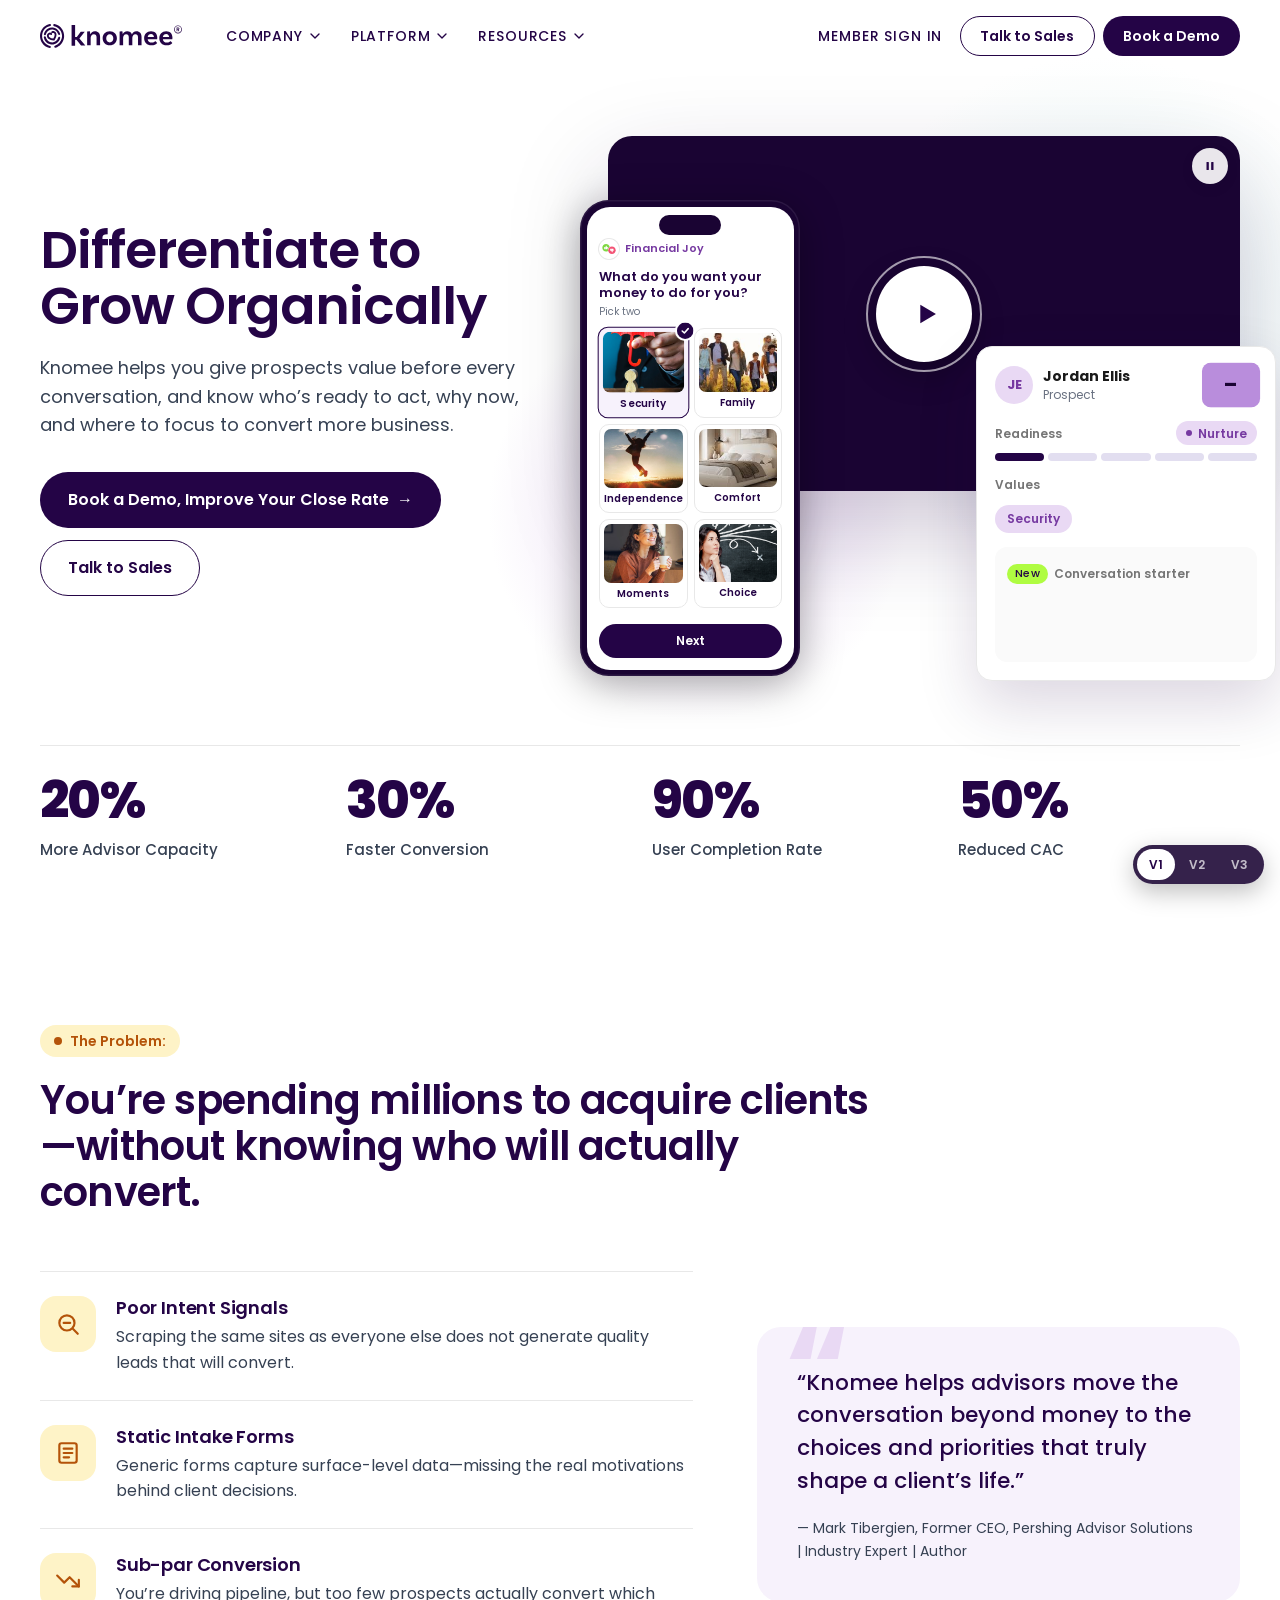
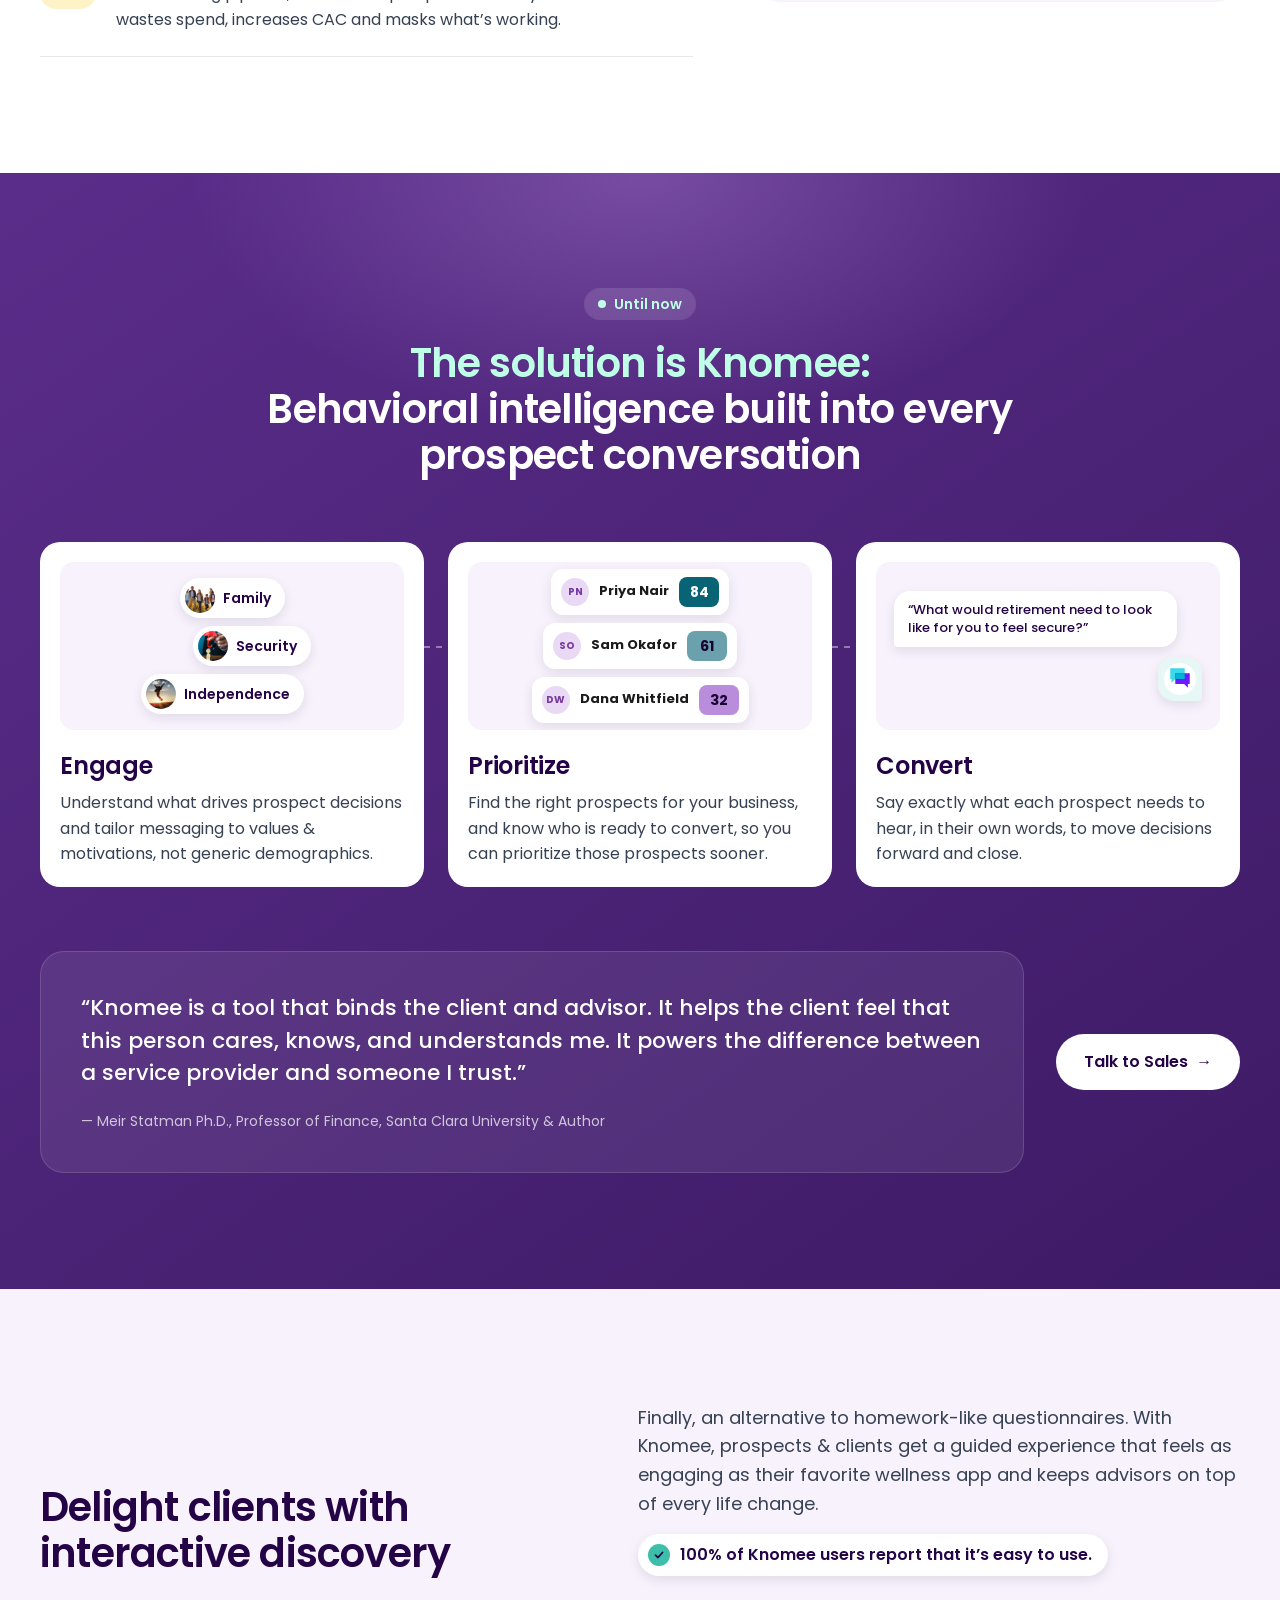
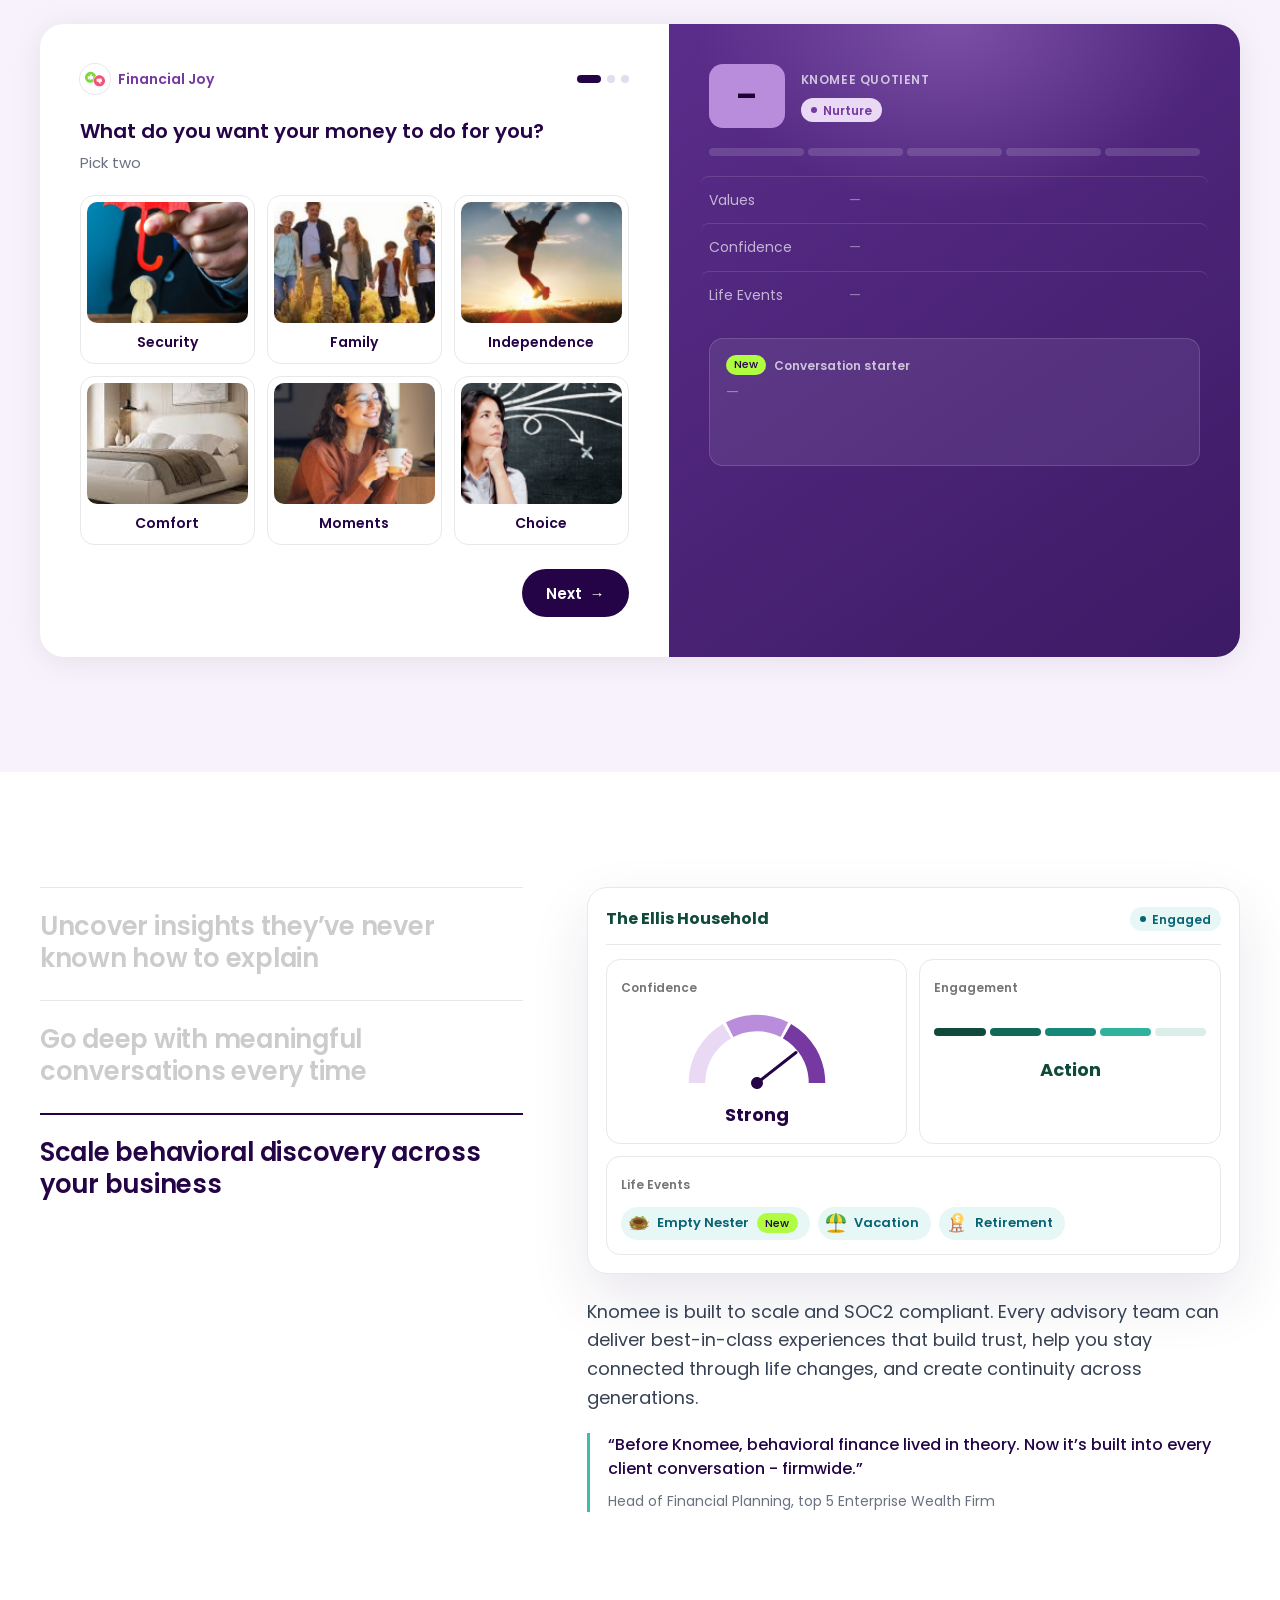
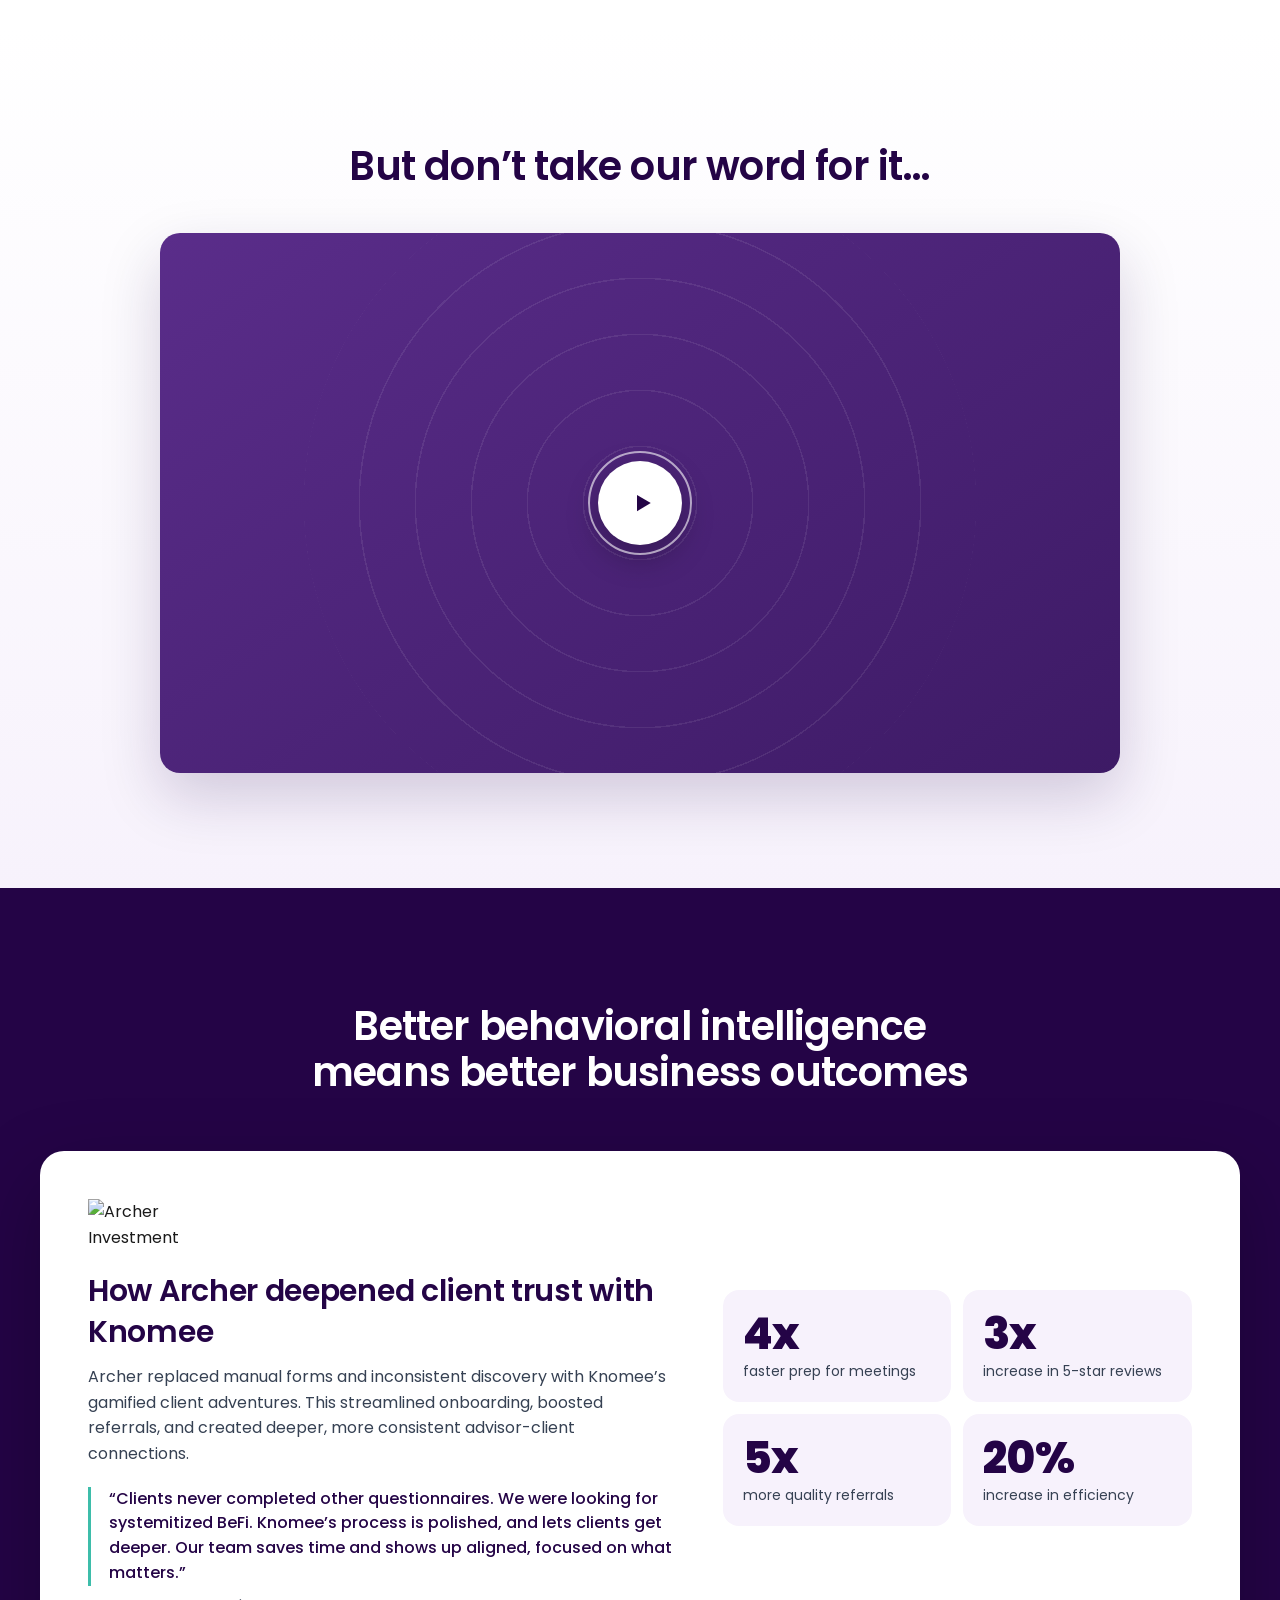
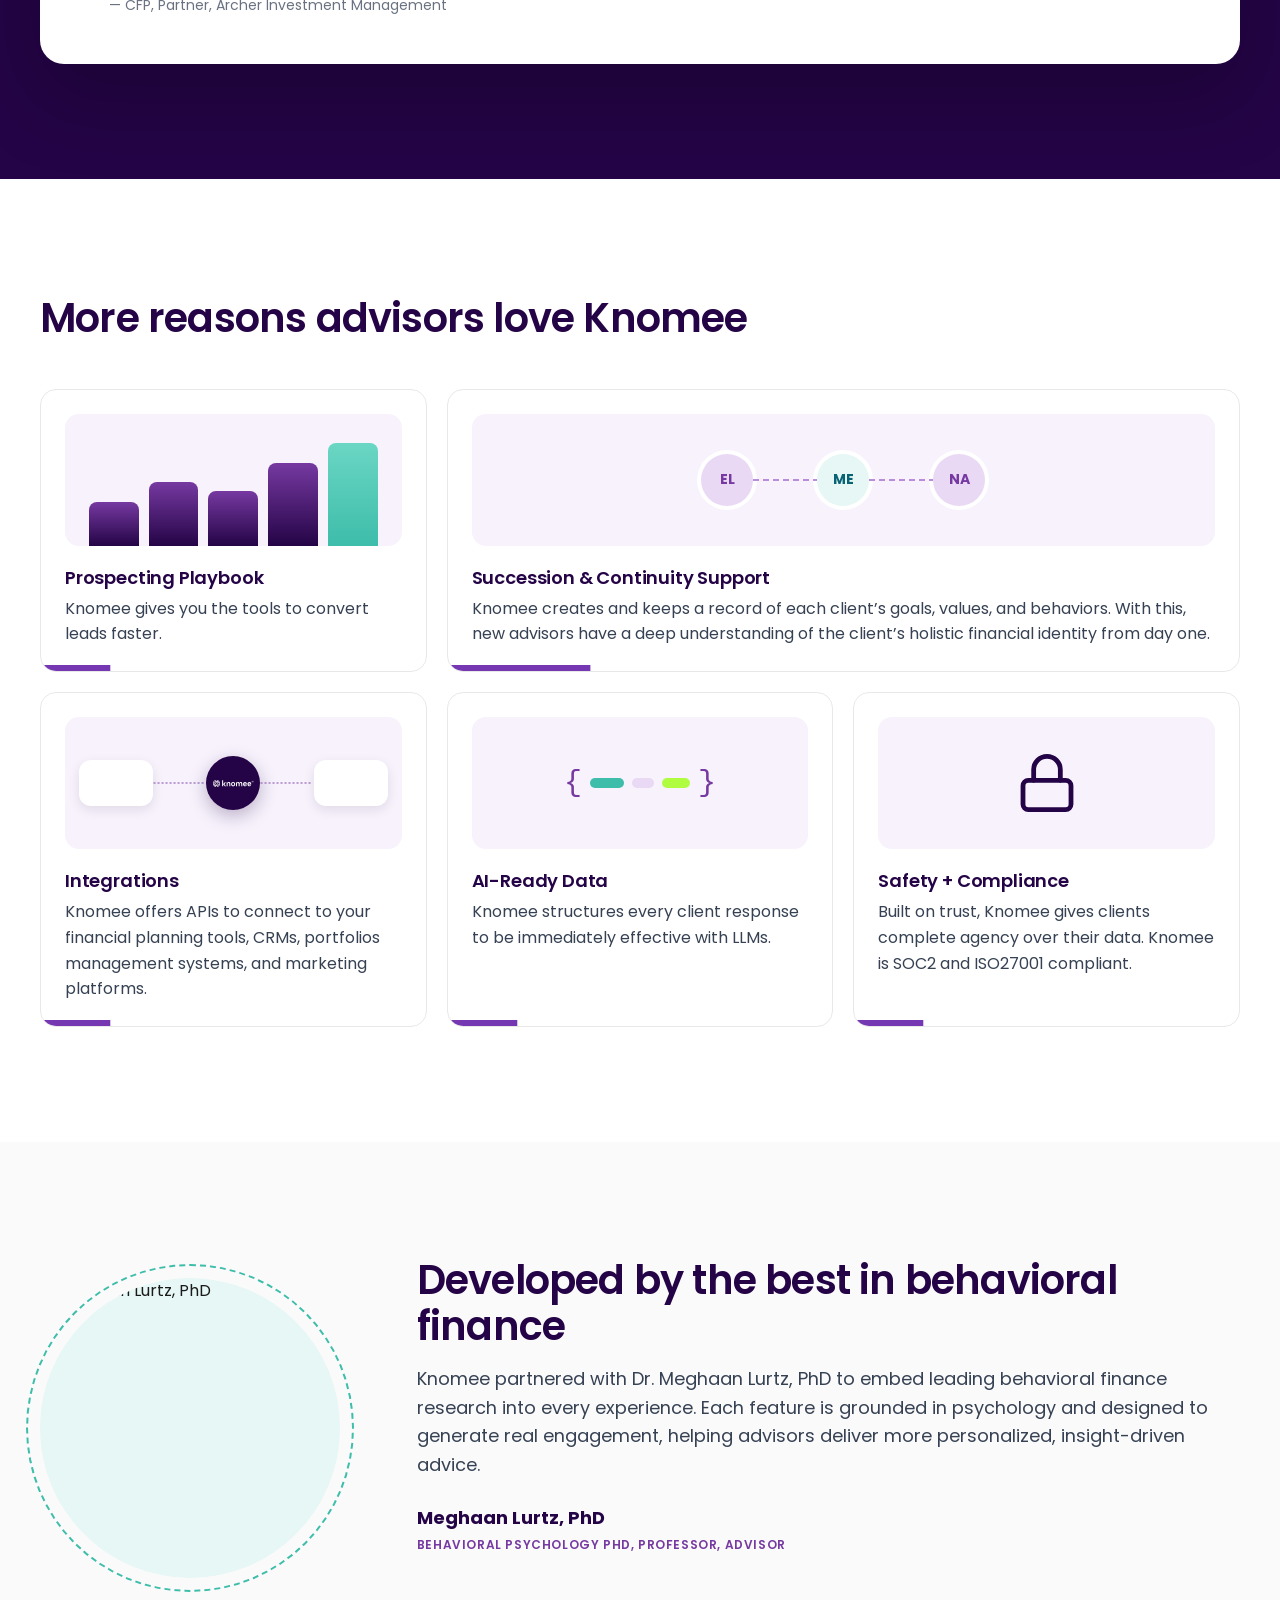
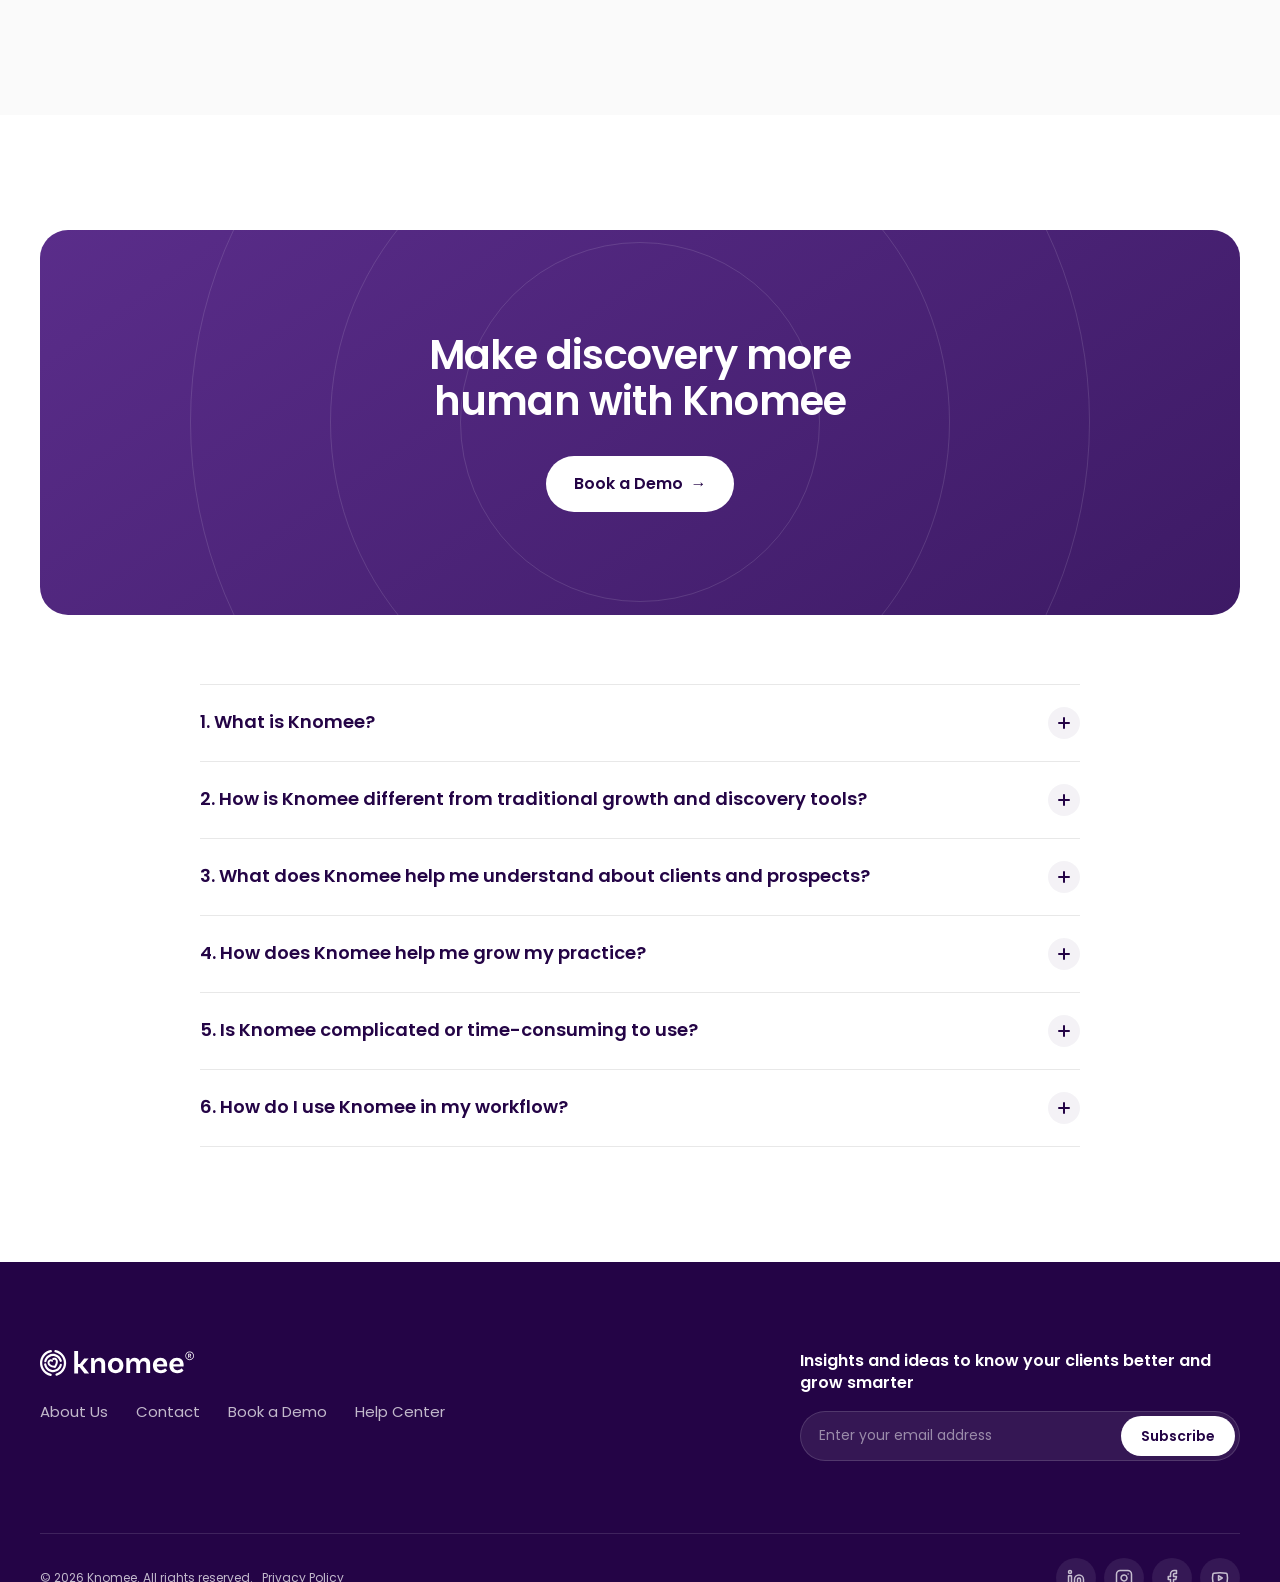
==== v1/index.html @ 31b7d2cd "Phone first, card second, and one gauge everywhere In V1's hero the prospect's phone now sits on the" ====
<!doctype html>
<html lang="en">
<head>
  <meta charset="utf-8">
  <meta name="viewport" content="width=device-width, initial-scale=1">
  <title>Knomee</title>
  <link rel="icon" href="../assets/adventures/financial-joy.svg">
  <link rel="stylesheet" href="../shared/tokens.css">
  <link rel="stylesheet" href="../shared/site.css">
  <link rel="stylesheet" href="v1.css">
  <script>document.documentElement.classList.add('js')</script>
  <script src="../shared/site.js" defer></script>
  <script src="v1.js" defer></script>
</head>
<body id="top">

<a class="skip-link" href="#main">Skip to Content</a>
<header class="site-header">
  <div class="container">
    <a class="logo" href="#top" aria-label="Knomee home">
      <img class="logo-dark" src="../assets/logo-plum.svg" alt="" width="142" height="24">
      <img class="logo-light" src="../assets/logo-white.svg" alt="" width="142" height="24">
    </a>
    <nav class="site-nav" aria-label="Primary">
      <div class="nav-item">
        <button class="nav-trigger" type="button" aria-expanded="false" aria-controls="nav-company">Company<svg viewBox="0 0 24 24" aria-hidden="true"><path d="m6 9 6 6 6-6"/></svg></button>
        <div class="nav-menu" id="nav-company">
          <a href="https://www.knomee.com/company/about">About</a>
          <a href="https://www.knomee.com/careers">Careers</a>
        </div>
      </div>
      <div class="nav-item">
        <button class="nav-trigger" type="button" aria-expanded="false" aria-controls="nav-platform">Platform<svg viewBox="0 0 24 24" aria-hidden="true"><path d="m6 9 6 6 6-6"/></svg></button>
        <div class="nav-menu" id="nav-platform">
          <a href="https://www.knomee.com/integrations">Integrations</a>
        </div>
      </div>
      <div class="nav-item">
        <button class="nav-trigger" type="button" aria-expanded="false" aria-controls="nav-resources">Resources<svg viewBox="0 0 24 24" aria-hidden="true"><path d="m6 9 6 6 6-6"/></svg></button>
        <div class="nav-menu" id="nav-resources">
          <a href="https://www.knomee.com/blog">Blog</a>
          <a href="https://www.knomee.com/case-studies">Case Studies</a>
          <a href="https://www.knomee.com/podcast">Podcast</a>
          <a href="https://www.knomee.com/webinars">Webinars</a>
        </div>
      </div>
    </nav>
    <div class="header-ctas">
      <a class="signin" href="https://app.knomee.com/profile">Member Sign In</a>
      <a class="btn btn-secondary btn-sm" href="https://www.knomee.com/demo">Talk to Sales</a>
      <a class="btn btn-primary btn-sm" href="https://www.knomee.com/demo">Book a Demo</a>
    </div>
    <button class="menu-toggle" type="button" aria-expanded="false" aria-controls="mobile-menu" aria-label="Open Menu"><span></span><span></span><span></span></button>
  </div>
</header>
<div class="mobile-menu" id="mobile-menu">
  <p class="mm-group">Company</p>
  <a href="https://www.knomee.com/company/about">About</a>
  <a href="https://www.knomee.com/careers">Careers</a>
  <p class="mm-group">Platform</p>
  <a href="https://www.knomee.com/integrations">Integrations</a>
  <p class="mm-group">Resources</p>
  <a href="https://www.knomee.com/blog">Blog</a>
  <a href="https://www.knomee.com/case-studies">Case Studies</a>
  <a href="https://www.knomee.com/podcast">Podcast</a>
  <a href="https://www.knomee.com/webinars">Webinars</a>
  <a class="mm-signin" href="https://app.knomee.com/profile">Member Sign In</a>
  <div class="cta-row">
    <a class="btn btn-secondary" href="https://www.knomee.com/demo">Talk to Sales</a>
    <a class="btn btn-primary" href="https://www.knomee.com/demo">Book a Demo</a>
  </div>
</div>

<main id="main">

  <!-- ======================= HERO ======================= -->
  <section class="hero" data-hero>
    <div class="container hero-grid">
      <div class="hero-copy" data-stagger>
        <h1 data-reveal>Differentiate to Grow Organically</h1>
        <p class="lead" data-reveal>Knomee helps you give prospects value before every conversation, and know who’s ready to act, why now, and where to focus to convert more business.</p>
        <div class="cta-row" data-reveal>
          <a class="btn btn-primary btn-lg" href="https://www.knomee.com/demo">Book a Demo, Improve Your Close Rate <span class="arrow" aria-hidden="true">→</span></a>
          <a class="btn btn-secondary btn-lg" href="https://www.knomee.com/demo">Talk to Sales</a>
        </div>
      </div>

      <!-- The site's video is the hero; the advisor's view of a prospect fills in on its corner -->
      <div class="hero-media" data-reveal="scale" data-watch>
        <div class="video video--hero" data-video>
          <video playsinline preload="none"
                 poster="https://images.squarespace-cdn.com/content/v1/66d9b67dc340d3744c681338/9f2f543a-801f-4537-b3b3-55dc3468ece9/video+thumbnail.png"
                 data-hls="https://video.squarespace-cdn.com/content/v1/66d9b67dc340d3744c681338/22dbc11c-2f09-401b-9c77-c84f63613c49/playlist.m3u8"></video>
          <button class="video-play" type="button" aria-label="Play"><svg viewBox="0 0 24 24" aria-hidden="true"><path d="M8 5.5v13l11-6.5z"/></svg></button>
        </div>

        <!-- The prospect's phone: each answer feeds Jordan's card -->
        <div class="phone hero-phone" aria-hidden="true">
          <div class="phone-screen">
            <div class="ps ps-values is-current">
              <div class="ps-head"><img src="../assets/adventures/financial-joy.svg" alt=""><span>Financial Joy</span></div>
              <p class="ps-q">What do you want your money to do for you?</p>
              <p class="ps-hint">Pick two</p>
              <div class="ps-grid">
                <div class="ps-chip" data-v="security"><img src="../assets/values/security.png" alt=""><span>Security</span></div>
                <div class="ps-chip" data-v="family"><img src="../assets/values/family.png" alt=""><span>Family</span></div>
                <div class="ps-chip" data-v="independence"><img src="../assets/values/independence.png" alt=""><span>Independence</span></div>
                <div class="ps-chip" data-v="comfort"><img src="../assets/values/comfort.png" alt=""><span>Comfort</span></div>
                <div class="ps-chip" data-v="moment"><img src="../assets/values/moment.png" alt=""><span>Moments</span></div>
                <div class="ps-chip" data-v="choice"><img src="../assets/values/choice.png" alt=""><span>Choice</span></div>
              </div>
              <div class="ps-next">Next</div>
            </div>
            <div class="ps ps-confidence">
              <div class="ps-head"><img src="../assets/adventures/confidence.svg" alt=""><span>Confidence</span></div>
              <p class="ps-q">How confident do you feel about your finances today?</p>
              <svg class="dial" viewBox="0 0 200 116">
                <path d="M20 100 A80 80 0 0 1 60 30.7" fill="none" stroke="var(--dial-1)" stroke-width="22"/>
                <path d="M63.5 28.8 A80 80 0 0 1 136.5 28.8" fill="none" stroke="var(--dial-2)" stroke-width="22"/>
                <path d="M140 30.7 A80 80 0 0 1 180 100" fill="none" stroke="var(--dial-3)" stroke-width="22"/>
                <g class="needle"><path d="M100 100 L100 34" stroke="var(--k-plum)" stroke-width="4" stroke-linecap="round"/><circle cx="100" cy="100" r="8" fill="var(--k-plum)"/></g>
              </svg>
              <p class="dial-word">Strong</p>
              <div class="ps-slider"><i></i><b></b></div>
            </div>
            <div class="ps ps-done">
              <div class="ps-spinner"></div>
              <p class="ps-q">Building your Financial&nbsp;ID…</p>
              <div class="ps-bar"><i></i></div>
            </div>
            <div class="ps-tap"></div>
          </div>
        </div>

        <div class="advisor-card" aria-hidden="true">
          <div class="ac-head">
            <span class="ac-avatar">JE</span>
            <div><b>Jordan Ellis</b><small>Prospect</small></div>
            <span class="kq tier-3" data-kq>–</span>
          </div>
          <div class="ac-row">
            <span class="ac-label">Readiness</span>
            <span class="tier-pill tier-pill--nurture" data-tier>Nurture</span>
          </div>
          <div class="meter" data-meter><i></i><i></i><i></i><i></i><i></i></div>
          <div class="ac-label ac-mt">Values</div>
          <div class="ac-tags" data-tags></div>
          <div class="ac-starter">
            <div class="ac-label"><span class="new-tag">New</span> Conversation starter</div>
            <p data-starter></p>
          </div>
        </div>

        <button class="stage-pause" type="button" aria-label="Pause" aria-pressed="false">
          <svg class="i-pause" viewBox="0 0 24 24" fill="currentColor" aria-hidden="true"><rect x="6" y="5" width="4" height="14" rx="1"/><rect x="14" y="5" width="4" height="14" rx="1"/></svg>
          <svg class="i-play" viewBox="0 0 24 24" fill="currentColor" aria-hidden="true"><path d="M7 4.5v15l13-7.5z"/></svg>
        </button>
      </div>
    </div>

    <div class="container">
      <div class="hero-stats" data-stagger>
        <div class="hs" data-reveal><span class="stat-num" data-count="20" data-suffix="%">20%</span><span class="stat-label">More Advisor Capacity</span></div>
        <div class="hs" data-reveal><span class="stat-num" data-count="30" data-suffix="%">30%</span><span class="stat-label">Faster Conversion</span></div>
        <div class="hs" data-reveal><span class="stat-num" data-count="90" data-suffix="%">90%</span><span class="stat-label">User Completion Rate</span></div>
        <div class="hs" data-reveal><span class="stat-num" data-count="50" data-suffix="%">50%</span><span class="stat-label">Reduced CAC</span></div>
      </div>
    </div>
  </section>

  <!-- ======================= THE PROBLEM ======================= -->
  <section class="section problem">
    <div class="container">
      <div class="problem-head" data-stagger>
        <span class="tag-label" data-reveal>The Problem:</span>
        <h2 data-reveal>You’re spending millions to acquire clients—without knowing who will actually convert.</h2>
      </div>
      <div class="problem-grid">
        <div class="pains" data-stagger>
          <article class="pain" data-reveal>
            <span class="pain-icon" aria-hidden="true"><svg viewBox="0 0 24 24"><circle cx="11" cy="11" r="7"/><path d="m21 21-4.3-4.3"/><path d="M8 11h6"/></svg></span>
            <h3>Poor Intent Signals</h3>
            <p>Scraping the same sites as everyone else does not generate quality leads that will convert.</p>
          </article>
          <article class="pain" data-reveal>
            <span class="pain-icon" aria-hidden="true"><svg viewBox="0 0 24 24"><rect width="16" height="18" x="4" y="3" rx="2"/><path d="M8 8h8"/><path d="M8 12h8"/><path d="M8 16h5"/></svg></span>
            <h3>Static Intake Forms</h3>
            <p>Generic forms capture surface-level data—missing the real motivations behind client decisions.</p>
          </article>
          <article class="pain" data-reveal>
            <span class="pain-icon" aria-hidden="true"><svg viewBox="0 0 24 24"><path d="M22 17 13.5 8.5 8.5 13.5 2 7"/><path d="M16 17h6v-6"/></svg></span>
            <h3>Sub-par Conversion</h3>
            <p>You’re driving pipeline, but too few prospects actually convert which wastes spend, increases CAC and masks what’s working.</p>
          </article>
        </div>
        <figure class="pull" data-reveal="right">
          <span class="pull-mark" aria-hidden="true">“</span>
          <blockquote>“Knomee helps advisors move the conversation beyond money to the choices and priorities that truly shape a client’s life.”</blockquote>
          <figcaption>— Mark Tibergien, Former CEO, Pershing Advisor Solutions | Industry Expert | Author</figcaption>
        </figure>
      </div>
    </div>
  </section>

  <!-- ======================= THE SOLUTION ======================= -->
  <section class="section solution">
    <div class="container">
      <div class="solution-head" data-stagger>
        <span class="tag-label tag-label--light" data-reveal>Until now</span>
        <h2 data-reveal><span class="solution-lead">The solution is Knomee:</span> Behavioral intelligence built into every prospect conversation</h2>
      </div>
      <ol class="steps" data-stagger data-reveal="fade">
        <li class="step" data-reveal>
          <div class="step-art step-art--engage" aria-hidden="true">
            <span><img src="../assets/values/family.png" alt="">Family</span>
            <span><img src="../assets/values/security.png" alt="">Security</span>
            <span><img src="../assets/values/independence.png" alt="">Independence</span>
          </div>
          <h3>Engage</h3>
          <p>Understand what drives prospect decisions and tailor messaging to values &amp; motivations, not generic demographics.</p>
        </li>
        <li class="step" data-reveal>
          <div class="step-art step-art--see" aria-hidden="true">
            <div class="mini-row"><span class="ac-avatar">PN</span><b>Priya Nair</b><span class="kq">84</span></div>
            <div class="mini-row"><span class="ac-avatar">SO</span><b>Sam Okafor</b><span class="kq tier-2">61</span></div>
            <div class="mini-row"><span class="ac-avatar">DW</span><b>Dana Whitfield</b><span class="kq tier-3">32</span></div>
          </div>
          <h3>Prioritize</h3>
          <p>Find the right prospects for your business, and know who is ready to convert, so you can prioritize those prospects sooner.</p>
        </li>
        <li class="step" data-reveal>
          <div class="step-art step-art--convert" aria-hidden="true">
            <div class="bubble">“What would retirement need to look like for you to feel secure?”</div>
            <div class="bubble bubble--me"><img src="../assets/adventures/questions.svg" alt=""></div>
          </div>
          <h3>Convert</h3>
          <p>Say exactly what each prospect needs to hear, in their own words, to move decisions forward and close.</p>
        </li>
      </ol>
      <div class="solution-foot">
        <figure class="pull pull--dark" data-reveal>
          <blockquote>“Knomee is a tool that binds the client and advisor. It helps the client feel that this person cares, knows, and understands me. It powers the difference between a service provider and someone I trust.”</blockquote>
          <figcaption>— Meir Statman Ph.D., Professor of Finance, Santa Clara University &amp; Author</figcaption>
        </figure>
        <a class="btn btn-light btn-lg" href="https://www.knomee.com/demo" data-reveal>Talk to Sales <span class="arrow" aria-hidden="true">→</span></a>
      </div>
    </div>
  </section>

  <!-- ======================= INTERACTIVE DISCOVERY ======================= -->
  <section class="section try" id="try">
    <div class="container">
      <div class="try-head" data-stagger>
        <h2 data-reveal>Delight clients with interactive discovery</h2>
        <div data-reveal>
          <p class="lead">Finally, an alternative to homework-like questionnaires. With Knomee, prospects &amp; clients get a guided experience that feels as engaging as their favorite wellness app and keeps advisors on top of every life change.</p>
          <p class="easy"><span class="easy-dot" aria-hidden="true"></span>100% of Knomee users report that it’s easy to use.</p>
        </div>
      </div>

      <div class="mirror" data-reveal="scale">
        <div class="mirror-you">
          <div class="mirror-top">
            <span class="adv-chip" data-adv><img src="../assets/adventures/financial-joy.svg" alt=""><span>Financial Joy</span></span>
            <span class="mini-live" aria-hidden="true"><b class="kq tier-3" data-mini-kq>–</b></span>
            <ol class="dots" aria-hidden="true"><li class="on"></li><li></li><li></li></ol>
          </div>

          <div class="q-steps">
            <div class="q-step" data-q="0">
              <p class="q-title" id="q0">What do you want your money to do for you?</p>
              <p class="q-hint">Pick two</p>
              <div class="q-chips" role="group" aria-labelledby="q0">
                <button type="button" class="q-chip" aria-pressed="false" data-value="Security"><img src="../assets/values/security.png" alt=""><span>Security</span></button>
                <button type="button" class="q-chip" aria-pressed="false" data-value="Family"><img src="../assets/values/family.png" alt=""><span>Family</span></button>
                <button type="button" class="q-chip" aria-pressed="false" data-value="Independence"><img src="../assets/values/independence.png" alt=""><span>Independence</span></button>
                <button type="button" class="q-chip" aria-pressed="false" data-value="Comfort"><img src="../assets/values/comfort.png" alt=""><span>Comfort</span></button>
                <button type="button" class="q-chip" aria-pressed="false" data-value="Moments"><img src="../assets/values/moment.png" alt=""><span>Moments</span></button>
                <button type="button" class="q-chip" aria-pressed="false" data-value="Choice"><img src="../assets/values/choice.png" alt=""><span>Choice</span></button>
              </div>
            </div>
            <div class="q-step" data-q="1" hidden>
              <label class="q-title" for="q-conf">How confident do you feel about your finances today?</label>
              <div class="q-gauge" aria-hidden="true">
                <svg class="dial dial--try" viewBox="0 0 200 116">
                  <path data-w="Weak" d="M20 100 A80 80 0 0 1 60 30.7" fill="none" stroke="var(--dial-1)" stroke-width="22"/>
                  <path data-w="Moderate" d="M63.5 28.8 A80 80 0 0 1 136.5 28.8" fill="none" stroke="var(--dial-2)" stroke-width="22"/>
                  <path data-w="Strong" d="M140 30.7 A80 80 0 0 1 180 100" fill="none" stroke="var(--dial-3)" stroke-width="22"/>
                  <g class="needle"><path d="M100 100 L100 34" stroke="var(--k-plum)" stroke-width="4" stroke-linecap="round"/><circle cx="100" cy="100" r="8" fill="var(--k-plum)"/></g>
                </svg>
                <p class="q-gauge-word" data-gauge-word>Moderate</p>
              </div>
              <div class="q-range">
                <input id="q-conf" type="range" min="0" max="100" step="1" value="50">
              </div>
            </div>
            <div class="q-step" data-q="2" hidden>
              <p class="q-title" id="q2">Add a life event</p>
              <div class="q-events" role="radiogroup" aria-labelledby="q2">
                <button type="button" role="radio" aria-checked="false" class="q-event" data-event="Retirement"><img src="../assets/life-events/retirement.svg" alt=""><span>Retirement</span></button>
                <button type="button" role="radio" aria-checked="false" class="q-event" data-event="New Business"><img src="../assets/life-events/new-business.svg" alt=""><span>New Business</span></button>
                <button type="button" role="radio" aria-checked="false" class="q-event" data-event="Property Purchase"><img src="../assets/life-events/property-purchase.svg" alt=""><span>Property Purchase</span></button>
                <button type="button" role="radio" aria-checked="false" class="q-event" data-event="Education"><img src="../assets/life-events/education.svg" alt=""><span>Education</span></button>
                <button type="button" role="radio" aria-checked="false" class="q-event" data-event="New Baby"><img src="../assets/life-events/new-baby.svg" alt=""><span>New Baby</span></button>
                <button type="button" role="radio" aria-checked="false" class="q-event" data-event="Relocation"><img src="../assets/life-events/relocation.svg" alt=""><span>Relocation</span></button>
              </div>
            </div>
            <div class="q-step q-final" data-q="3" hidden>
              <div class="q-final-badge"><img src="../assets/adventures/award.svg" alt=""></div>
              <p class="q-title">Here’s what we found.</p>
              <div class="cta-row q-final-ctas">
                <a class="btn btn-primary" href="https://www.knomee.com/demo">Book a Demo <span class="arrow" aria-hidden="true">→</span></a>
                <button class="icon-btn" type="button" data-restart aria-label="Start over"><svg viewBox="0 0 24 24" aria-hidden="true"><path d="M3 12a9 9 0 1 0 3-6.7L3 8"/><path d="M3 3v5h5"/></svg></button>
              </div>
            </div>
          </div>

          <div class="q-nav">
            <button class="icon-btn q-back" type="button" data-back aria-label="Back"><svg viewBox="0 0 24 24" aria-hidden="true"><path d="m15 18-6-6 6-6"/></svg></button>
            <button class="btn btn-primary" type="button" data-next>Next <span class="arrow" aria-hidden="true">→</span></button>
          </div>
        </div>

        <div class="mirror-advisor" aria-live="polite">
          <div class="ma-score">
            <span class="kq kq-lg tier-3" data-m-kq>–</span>
            <div>
              <span class="ma-k">Knomee Quotient</span>
              <span class="tier-pill tier-pill--nurture" data-m-tier>Nurture</span>
            </div>
          </div>
          <div class="meter meter--dark" data-m-meter><i></i><i></i><i></i><i></i><i></i></div>
          <dl class="ma-list">
            <div><dt>Values</dt><dd data-m-values><span class="ma-empty">—</span></dd></div>
            <div><dt>Confidence</dt><dd><span data-m-conf class="ma-empty">—</span></dd></div>
            <div><dt>Life Events</dt><dd data-m-event><span class="ma-empty">—</span></dd></div>
          </dl>
          <div class="ma-starter">
            <span class="ma-k"><span class="new-tag">New</span> Conversation starter</span>
            <p data-m-starter><span class="ma-empty">—</span></p>
          </div>
        </div>
      </div>
    </div>
  </section>

  <!-- ======================= THREE MORE FEATURES ======================= -->
  <section class="section explorer">
    <div class="container" data-tabs>
      <div class="ex-grid">
        <div class="ex-list" role="tablist" aria-orientation="vertical" aria-label="Knomee" data-stagger>
          <button role="tab" id="t-uncover" aria-controls="p-uncover" aria-selected="true" data-reveal><span class="ex-n" aria-hidden="true"></span>Uncover insights they’ve never known how to explain</button>
          <button role="tab" id="t-deep" aria-controls="p-deep" aria-selected="false" data-reveal><span class="ex-n" aria-hidden="true"></span>Go deep with meaningful conversations every time</button>
          <button role="tab" id="t-scale" aria-controls="p-scale" aria-selected="false" data-reveal><span class="ex-n" aria-hidden="true"></span>Scale behavioral discovery across your business</button>
        </div>

        <div class="ex-panels">
          <div class="panel" role="tabpanel" id="p-uncover" aria-labelledby="t-uncover">
            <div class="panel-ui ui-table" aria-hidden="true">
              <div class="ui-bar"><b>My Prospects</b><span class="ui-search"></span></div>
              <div class="ui-group g1">Tier 1 — Ready Now</div>
              <div class="ui-row"><span class="ac-avatar">PN</span><span class="ui-name">Priya Nair<small>Security · Family</small></span><span class="kq">84</span></div>
              <div class="ui-row"><span class="ac-avatar">JE</span><span class="ui-name">Jordan Ellis<small>Family · Moments</small> <span class="new-tag">New</span></span><span class="kq">78</span></div>
              <div class="ui-group g2">Tier 2 — Considering</div>
              <div class="ui-row"><span class="ac-avatar">SO</span><span class="ui-name">Sam Okafor<small>Independence · Choice</small></span><span class="kq tier-2">61</span></div>
              <div class="ui-group g3">Tier 3 — Nurture</div>
              <div class="ui-row"><span class="ac-avatar">DW</span><span class="ui-name">Dana Whitfield<small>Comfort</small></span><span class="kq tier-3">32</span></div>
            </div>
            <div class="panel-copy">
              <p>Knomee uses behavioral finance to surface values, emotions, and decision readiness, and gives even meeting-averse clients the language to share them.</p>
              <figure class="quote-inline">
                <blockquote>“Knomee’s structured revelation and smart sequencing turn the unspoken drivers into clear, actionable advisor insights.”</blockquote>
                <figcaption>Director of Advisor Experience, $40B Registered Investment Advisor</figcaption>
              </figure>
            </div>
          </div>

          <div class="panel" role="tabpanel" id="p-deep" aria-labelledby="t-deep" hidden>
            <div class="panel-ui ui-starters" aria-hidden="true">
              <div class="ui-bar"><b>Priya Nair</b><span class="kq">84</span></div>
              <div class="us-values"><span><img src="../assets/values/security.png" alt="">Security</span><span><img src="../assets/values/family.png" alt="">Family</span></div>
              <div class="us-q"><span class="new-tag">New</span><p>“What would retirement need to look like for you to feel secure?”</p></div>
              <div class="us-q"><p>“Who do you most want to spend more time with?”</p></div>
              <div class="us-q"><p>“What’s one decision you keep putting off?”</p></div>
            </div>
            <div class="panel-copy">
              <p>Connect beyond products and market insights. Knomee reveals what matters most and what may be holding clients back, giving advisors the right conversation starters to build trust and inspire action.</p>
              <figure class="quote-inline">
                <blockquote>“Every advisor can review the markets. Few uncover what truly drives a client. Knomee makes that the easiest part of my job.”</blockquote>
                <figcaption>CFP, Managing Partner &amp; Wealth Advisor, Nexa Wealth Management</figcaption>
              </figure>
            </div>
          </div>

          <div class="panel" role="tabpanel" id="p-scale" aria-labelledby="t-scale" hidden>
            <div class="panel-ui ui-client" aria-hidden="true">
              <div class="ui-bar ui-bar--client"><b>The Ellis Household</b><span class="tier-pill">Engaged</span></div>
              <div class="uc-grid">
                <div class="uc-card">
                  <span class="ac-label">Confidence</span>
                  <svg class="dial dial--sm" viewBox="0 0 200 116"><path d="M20 100 A80 80 0 0 1 60 30.7" fill="none" stroke="var(--dial-1)" stroke-width="22"/><path d="M63.5 28.8 A80 80 0 0 1 136.5 28.8" fill="none" stroke="var(--dial-2)" stroke-width="22"/><path d="M140 30.7 A80 80 0 0 1 180 100" fill="none" stroke="var(--dial-3)" stroke-width="22"/><g class="needle" style="transform: rotate(52deg)"><path d="M100 100 L100 34" stroke="var(--k-plum)" stroke-width="4" stroke-linecap="round"/><circle cx="100" cy="100" r="8" fill="var(--k-plum)"/></g></svg>
                  <b class="uc-big">Strong</b>
                </div>
                <div class="uc-card">
                  <span class="ac-label">Engagement</span>
                  <div class="meter meter--client"><i class="on"></i><i class="on"></i><i class="on"></i><i class="on"></i><i></i></div>
                  <b class="uc-big">Action</b>
                </div>
                <div class="uc-card uc-wide">
                  <span class="ac-label">Life Events</span>
                  <div class="uc-events">
                    <span><img src="../assets/life-events/empty-nester.svg" alt="">Empty Nester <span class="new-tag">New</span></span>
                    <span><img src="../assets/life-events/vacation.svg" alt="">Vacation</span>
                    <span><img src="../assets/life-events/retirement.svg" alt="">Retirement</span>
                  </div>
                </div>
              </div>
            </div>
            <div class="panel-copy">
              <p>Knomee is built to scale and SOC2 compliant. Every advisory team can deliver best-in-class experiences that build trust, help you stay connected through life changes, and create continuity across generations.</p>
              <figure class="quote-inline">
                <blockquote>“Before Knomee, behavioral finance lived in theory. Now it’s built into every client conversation - firmwide.”</blockquote>
                <figcaption>Head of Financial Planning, top 5 Enterprise Wealth Firm</figcaption>
              </figure>
            </div>
          </div>
        </div>
      </div>
    </div>
  </section>

  <!-- ======================= VIDEO TESTIMONIAL ======================= -->
  <section class="section word">
    <div class="container word-grid">
      <h2 data-reveal>But don’t take our word for it…</h2>
      <div class="video" data-video data-reveal="scale">
        <video playsinline preload="none" data-hls="https://video.squarespace-cdn.com/content/v1/66d9b67dc340d3744c681338/5654dfce-a27e-4605-a119-773045b76951/playlist.m3u8"></video>
        <button class="video-play" type="button" aria-label="Play"><svg viewBox="0 0 24 24" aria-hidden="true"><path d="M8 5.5v13l11-6.5z"/></svg></button>
      </div>
    </div>
  </section>

  <!-- ======================= CASE STUDY ======================= -->
  <section class="section results" id="customers">
    <div class="container">
      <h2 class="results-title" data-reveal>Better behavioral intelligence means better business outcomes</h2>
      <article class="case" data-reveal>
        <div class="case-copy">
          <img class="case-logo" src="https://images.squarespace-cdn.com/content/v1/66d9b67dc340d3744c681338/8e92bd62-a1b9-44be-b5ab-4dcd64a607d4/download.jpeg" alt="Archer Investment Management" width="160" height="64">
          <h3>How Archer deepened client trust with Knomee</h3>
          <p>Archer replaced manual forms and inconsistent discovery with Knomee’s gamified client adventures. This streamlined onboarding, boosted referrals, and created deeper, more consistent advisor-client connections.</p>
          <blockquote>“Clients never completed other questionnaires. We were looking for systemitized BeFi. Knomee’s process is polished, and lets clients get deeper. Our team saves time and shows up aligned, focused on what matters.”</blockquote>
          <p class="case-who">— CFP, Partner, Archer Investment Management</p>
        </div>
        <div class="case-stats" data-stagger>
          <div data-reveal><b data-count="4" data-suffix="x">4x</b><span>faster prep for meetings</span></div>
          <div data-reveal><b data-count="3" data-suffix="x">3x</b><span>increase in 5-star reviews</span></div>
          <div data-reveal><b data-count="5" data-suffix="x">5x</b><span>more quality referrals</span></div>
          <div data-reveal><b data-count="20" data-suffix="%">20%</b><span>increase in efficiency</span></div>
        </div>
      </article>
    </div>
  </section>

  <!-- ======================= MORE REASONS ======================= -->
  <section class="section reasons">
    <div class="container">
      <h2 class="reasons-title" data-reveal>More reasons advisors love Knomee</h2>
      <div class="bento" data-stagger>
        <article class="card card--bar card--hover rb rb-playbook" data-reveal>
          <div class="rb-art" aria-hidden="true"><i style="--h:38%"></i><i style="--h:56%"></i><i style="--h:48%"></i><i style="--h:72%"></i><i style="--h:90%"></i></div>
          <h3>Prospecting Playbook</h3>
          <p>Knomee gives you the tools to convert leads faster.</p>
        </article>
        <article class="card card--bar card--hover rb rb-succession" data-reveal>
          <div class="rb-art" aria-hidden="true">
            <span class="ac-avatar">EL</span><i></i><span class="ac-avatar av-teal">ME</span><i></i><span class="ac-avatar">NA</span>
          </div>
          <h3>Succession &amp; Continuity Support</h3>
          <p>Knomee creates and keeps a record of each client’s goals, values, and behaviors. With this, new advisors have a deep understanding of the client’s holistic financial identity from day one.</p>
        </article>
        <article class="card card--bar card--hover rb rb-integrations" data-reveal>
          <div class="rb-art" aria-hidden="true">
            <span class="logo-pill"><img src="https://images.squarespace-cdn.com/content/v1/66d9b67dc340d3744c681338/b76bf138-4df5-4a59-ad2a-1c7dd1a5f3e1/Redtail_Logo_2025_4C.png" alt=""></span>
            <svg class="link-line" viewBox="0 0 120 20"><path d="M2 10h116"/></svg>
            <span class="k-core"><img src="../assets/logo-white.svg" alt=""></span>
            <svg class="link-line" viewBox="0 0 120 20"><path d="M2 10h116"/></svg>
            <span class="logo-pill"><img src="https://images.squarespace-cdn.com/content/v1/66d9b67dc340d3744c681338/a5cbca31-dc56-437d-8a7a-ac82b9a9e446/HubSpot_Logo.svg.png" alt=""></span>
          </div>
          <h3>Integrations</h3>
          <p>Knomee offers APIs to connect to your financial planning tools, CRMs, portfolios management systems, and marketing platforms.</p>
        </article>
        <article class="card card--bar card--hover rb rb-ai" data-reveal>
          <div class="rb-art" aria-hidden="true"><code>{ <i></i><i></i><i></i> }</code></div>
          <h3>AI-Ready Data</h3>
          <p>Knomee structures every client response to be immediately effective with LLMs.</p>
        </article>
        <article class="card card--bar card--hover rb rb-safety" data-reveal>
          <div class="rb-art" aria-hidden="true"><svg class="lock" viewBox="0 0 24 24"><rect width="18" height="11" x="3" y="11" rx="2"/><path class="shackle" d="M7 11V7a5 5 0 0 1 10 0v4"/></svg></div>
          <h3>Safety + Compliance</h3>
          <p>Built on trust, Knomee gives clients complete agency over their data. Knomee is SOC2 and ISO27001 compliant.</p>
        </article>
      </div>
    </div>
  </section>

  <!-- ======================= RESEARCH PARTNER ======================= -->
  <section class="section partner">
    <div class="container partner-grid">
      <div class="partner-photo" data-reveal="scale">
        <img src="https://images.squarespace-cdn.com/content/v1/66d9b67dc340d3744c681338/a92f0d07-c528-4548-875a-3867bc26aeb6/Meg.png" alt="Meghaan Lurtz, PhD" width="320" height="320">
      </div>
      <div class="partner-copy" data-stagger>
        <h2 data-reveal>Developed by the best in behavioral finance</h2>
        <p class="lead" data-reveal>Knomee partnered with Dr. Meghaan Lurtz, PhD to embed leading behavioral finance research into every experience. Each feature is grounded in psychology and designed to generate real engagement, helping advisors deliver more personalized, insight-driven advice.</p>
        <div class="partner-who" data-reveal>
          <b>Meghaan Lurtz, PhD</b>
          <span>BEHAVIORAL PSYCHOLOGY PHD, PROFESSOR, ADVISOR</span>
        </div>
        <a class="btn-link" href="https://www.knomee.com/demo" data-reveal>Learn more <span class="arrow" aria-hidden="true">→</span></a>
      </div>
    </div>
  </section>

  <!-- ======================= CLOSING ======================= -->
  <section class="section closing" id="demo" data-cta-end>
    <div class="container">
      <div class="door" data-reveal="scale">
        <div class="door-rings" aria-hidden="true"><i></i><i></i><i></i></div>
        <h2>Make discovery more human with Knomee</h2>
        <a class="btn btn-light btn-lg" href="https://www.knomee.com/demo">Book a Demo <span class="arrow" aria-hidden="true">→</span></a>
      </div>
    </div>
  </section>

  <!-- ======================= FAQ ======================= -->
  <section class="section faq-section" id="faq">
    <div class="container">
      <div class="faq" data-reveal>
        <details><summary>1. What is Knomee?<span class="plus" aria-hidden="true"></span></summary><div class="answer"><p>Knomee turns behavioral intelligence into organic growth, helping advisors identify opportunities, convert prospects, and deepen client relationships.</p></div></details>
        <details><summary>2. How is Knomee different from traditional growth and discovery tools?<span class="plus" aria-hidden="true"></span></summary><div class="answer"><p>Traditional growth tools help you find more leads. Traditional discovery tools help advisors see what prospects already know. Knomee does both differently, creating valuable digital experiences that reveal who’s ready to act, what matters, and how to engage them to drive growth.</p></div></details>
        <details><summary>3. What does Knomee help me understand about clients and prospects?<span class="plus" aria-hidden="true"></span></summary><div class="answer"><p>Knomee reveals what matters most, what’s changing, what’s driving decisions, what may be holding someone back, and how ready they are to act, including insights that often don’t surface in traditional financial conversations.</p></div></details>
        <details><summary>4. How does Knomee help me grow my practice?<span class="plus" aria-hidden="true"></span></summary><div class="answer"><p>Knomee helps you increase close rates, close prospects faster, grow wallet share, and retain relationships through transitions by revealing who’s ready to act, what matters, and what’s changing, then surfacing conversation starters in their own words so they feel understood and motivated to act.</p></div></details>
        <details><summary>5. Is Knomee complicated or time-consuming to use?<span class="plus" aria-hidden="true"></span></summary><div class="answer"><p>Not at all. Knomee fits into your existing workflow and takes minutes to get started. Clients and prospects complete an engaging experience in under 10 minutes, while advisors receive actionable insights and conversation starters without adding more work to their day.</p></div></details>
        <details><summary>6. How do I use Knomee in my workflow?<span class="plus" aria-hidden="true"></span></summary><div class="answer"><p>Knomee adapts to how you already go to market, whether engagement is driven by a centralized marketing, business development or growth team, or directly by advisors. Our Activation Toolkit provides proven workflows, templates and guidance for prospecting, onboarding, client reviews, household engagement and transitions, making it easy to launch quickly, drive adoption and start seeing value immediately.</p></div></details>
      </div>
    </div>
  </section>
</main>

<footer class="site-footer">
  <div class="container">
    <div class="footer-top">
      <div class="footer-brand">
        <img class="logo" src="../assets/logo-white.svg" alt="Knomee" width="154" height="26">
        <ul class="footer-links">
          <li><a href="https://www.knomee.com/company">About Us</a></li>
          <li><a href="https://www.knomee.com/contact">Contact</a></li>
          <li><a href="https://www.knomee.com/demo">Book a Demo</a></li>
          <li><a href="https://help.knomee.com">Help Center</a></li>
        </ul>
      </div>
      <div class="footer-news">
        <p class="footer-news-title">Insights and ideas to know your clients better and grow smarter</p>
        <form class="newsletter" data-newsletter>
          <input type="email" placeholder="Enter your email address" aria-label="Enter your email address" required>
          <button class="btn btn-light btn-sm" type="submit"><span class="nl-label">Subscribe</span><svg class="nl-check" viewBox="0 0 24 24" aria-hidden="true"><path d="M5 12.5l4.5 4.5L19 7.5"/></svg></button>
        </form>
      </div>
    </div>
    <div class="footer-base">
      <span>© 2026 Knomee. All rights reserved. <a href="https://app.knomee.com/legal/Knomee_Privacy_Policy.pdf">Privacy Policy</a></span>
      <span class="socials">
        <a href="https://www.linkedin.com/company/knomeeapp/" aria-label="LinkedIn"><svg viewBox="0 0 24 24" aria-hidden="true"><path d="M16 8a6 6 0 0 1 6 6v7h-4v-7a2 2 0 0 0-2-2 2 2 0 0 0-2 2v7h-4v-7a6 6 0 0 1 6-6z"/><rect width="4" height="12" x="2" y="9"/><circle cx="4" cy="4" r="2"/></svg></a>
        <a href="https://www.instagram.com/knomeeapp/" aria-label="Instagram"><svg viewBox="0 0 24 24" aria-hidden="true"><rect width="20" height="20" x="2" y="2" rx="5" ry="5"/><path d="M16 11.37A4 4 0 1 1 12.63 8 4 4 0 0 1 16 11.37z"/><path d="M17.5 6.5h.01"/></svg></a>
        <a href="https://www.facebook.com/KnomeeID" aria-label="Facebook"><svg viewBox="0 0 24 24" aria-hidden="true"><path d="M18 2h-3a5 5 0 0 0-5 5v3H7v4h3v8h4v-8h3l1-4h-4V7a1 1 0 0 1 1-1h3z"/></svg></a>
        <a href="https://www.youtube.com/@KnomeeApp" aria-label="YouTube"><svg viewBox="0 0 24 24" aria-hidden="true"><path d="M2.5 17a24.12 24.12 0 0 1 0-10 2 2 0 0 1 1.4-1.4 49.56 49.56 0 0 1 16.2 0A2 2 0 0 1 21.5 7a24.12 24.12 0 0 1 0 10 2 2 0 0 1-1.4 1.4 49.55 49.55 0 0 1-16.2 0A2 2 0 0 1 2.5 17"/><path d="m10 15 5-3-5-3z"/></svg></a>
      </span>
    </div>
  </div>
</footer>

<div class="mobile-cta">
  <a class="btn btn-secondary" href="https://www.knomee.com/demo">Talk to Sales</a>
  <a class="btn btn-primary" href="https://www.knomee.com/demo">Book a Demo</a>
</div>

<nav class="proto-switch" aria-label="Prototype versions">
  <a href="../v1/" aria-current="page">V1</a><a href="../v2/">V2</a><a href="../v3/">V3</a>
</nav>
</body>
</html>
---- shared/tokens.css ----
/* ============================================================
   KNOMEE · DESIGN TOKENS
   Copied verbatim from the Knomee design system (knomee-ds/tokens:
   colors.css, typography.css, layout.css). Only change: the font
   request loads the Poppins weights the site uses, not Sedan/Roboto,
   which the system reserves for the product nav and Google sign-in.
   ============================================================ */
@import url('https://fonts.googleapis.com/css2?family=Poppins:wght@400;500;600;700;800&display=swap');

/* ============================================================
   KNOMEE · COLOR TOKENS  (canonical)
   ------------------------------------------------------------
   Reconciled from two divergent sources in knomee-demo:
     A. wireframes/tokens/colors.css  — curated, semantic, but stale
     B. src/index.css :root           — smaller, but what actually ships
   Where they disagree, the SHIPPED value (B) wins and the
   conflict is marked  ⚠ CONFLICT  with both values recorded.
   ============================================================ */
:root {
  /* ---- Brand purple (the spine of the brand) ---- */
  --k-plum:          #240446;  /* primary brand — nav bars, headlines, primary buttons */
  --k-plum-ink:      #1a0433;  /* darkest text tint of the plum family */
  --k-plum-hover:    #34105e;  /* primary button hover (shipped) */
  --k-grape:         #7639a1;  /* interactive purple — links, prospect tier 2 */
  --k-grape-bar:     #7538b2;  /* 6px accent bar on feature cards */
  --k-grape-light:   #e9d9f4;  /* light purple surface / soft badge fill */
  --k-grape-vivid:   #9b19fb;  /* vivid grape accent */
  --k-orchid:        #a56ccc;  /* modal button hover (shipped) */
  --k-plum-050:      rgba(36, 4, 70, 0.05);  /* faint plum card-tray wash */
  --k-plum-wash:     #f7f2fc;  /* download button hover wash (shipped) */

  /* ---- Teal / "joy" greens (consumer-facing warmth) ---- */
  --k-teal:          #3dbdaa;  /* consumer accent — save CTA, question numbers */
  --k-teal-deep:     #2fa896;  /* teal hover */
  --k-teal-light:    #e6f7f5;  /* teal wash surface */
  --k-mint:          #c0ffe7;  /* pale mint highlight */
  --k-ocean:         #086375;  /* deep teal — KQ tier 1, bar-chart icon */
  --k-steel:         #6ba1ac;  /* muted teal — KQ tier 2 */
  --k-aqua:          #6bd6c4;  /* aqua tint (brand vector family) */
  --k-forest:        #0f4a3a;  /* deepest green — client tier 1 (shipped) */

  /* ---- Lilac / violet accents ---- */
  --k-lilac:         #b98ddc;  /* KQ tier 3 badge */
  --k-lilac-soft:    #c9a8dd;  /* prospect tier 3 group header (shipped)
                                  ⚠ CONFLICT — token file said #d4b3eb */
  --k-bolt:          #9b51e0;  /* "convert" action / lightning violet */
  --k-bolt-deep:     #7c3aed;  /* bolt hover */

  /* ---- Signal / status ---- */
  --k-tangerine:     #ff9525;  /* energy accent — lightning icon, timers */
  --k-lime:          #affc41;  /* "new" tag, sparkle accent */
  --k-amber:         #f59e0b;  /* warning triangle */
  --k-amber-ink:     #b45309;  /* warning text */
  --k-amber-light:   #fef3c7;  /* amber wash surface — attention pills (knomee-demo) */

  /* ---- Profile ramps (knomee-demo) ----
     The five-step readiness meter and the three wedges of the Confidence dial,
     as tokens rather than literals, so a page can restate them. The prospect
     profile runs the purples; the client profile restates the same names in the
     teal family, which is what turns that whole page over. */
  --bar-1:           #240446;  /* readiness step 1 — Pre-Contemplation */
  --bar-2:           #4c1d95;
  --bar-3:           #7038c8;
  --bar-4:           #9b51e0;
  --bar-5:           #b57ceb;  /* readiness step 5 — Maintenance */
  --bar-off:         #e2def0;  /* steps not yet reached */
  --dial-1:          #e9d9f4;  /* Confidence dial — Weak wedge */
  --dial-2:          #b98ddc;  /* Moderate */
  --dial-3:          #7639a1;  /* Strong */

  /* The client side of the same ramps. */
  --bar-1-client:    #0f4a3a;
  --bar-2-client:    #12695a;
  --bar-3-client:    #16897a;
  --bar-4-client:    #2fb39c;
  --bar-5-client:    #6fd8c2;
  --bar-off-client:  #dbeeea;
  --dial-1-client:   #d9f2ed;
  --dial-2-client:   #6fd0bf;
  --dial-3-client:   #086375;

  /* Initials standing in for a face, tinted per side of the product. */
  --avatar-bg:        #e9d9f4;  /* prospect */
  --avatar-ink:       #7639a1;
  --avatar-bg-client: #e6f7f5;  /* client */
  --avatar-ink-client: #086375;
  --k-green:         #009966;  /* success / sparkle */
  --k-green-lime:    #84cc16;  /* toast confirmation dot */
  --k-green-bright:  #22c55e;  /* inline success check */

  /* ---- Neutrals (warm-cool gray ramp) ---- */
  --k-ink:           #1a1a1a;  /* primary body text on light */
  --k-ink-soft:      #333333;  /* table body copy, tab hover (shipped) */
  --k-body:          #364153;  /* long-form body copy */
  --k-muted:         #6a7282;  /* secondary text */
  --k-slate:         #757575;  /* tertiary text, table headers, inactive tabs */
  --k-ash:           #afafaf;  /* placeholder / disabled */
  --k-stone:         #cccccc;  /* control borders, unchecked, switch off */
  --k-pearl:         #eeeeee;  /* disabled fills, empty score badge */
  --k-line:          #e8e8e8;  /* THE workhorse hairline — cards, tables, dividers
                                  ⚠ CONFLICT — token file's --k-border was #e0e0e0;
                                  shipped code uses #e8e8e8 everywhere */
  --k-cloud:         #fafafa;  /* zebra / hover wash / disabled field */
  --k-cloud-cool:    #f8fafa;  /* table row hover (shipped) */
  --k-cloud-warm:    #fbfbfc;  /* de-emphasised "thin" row (shipped) */
  --k-white:         #ffffff;
  --k-black:         #000000;

  /* ============================================================
     SEMANTIC ALIASES — reach for these in product code
     ============================================================ */
  --text-strong:     var(--k-plum);
  --text-body:       var(--k-ink);
  --text-table:      var(--k-ink-soft);
  --text-secondary:  var(--k-slate);
  --text-muted:      var(--k-muted);
  --text-placeholder: var(--k-ash);
  --text-disabled:   var(--k-ash);
  --text-inverse:    var(--k-white);
  --text-link:       var(--k-plum);
  --text-link-hover: var(--k-grape);

  --surface-page:    var(--k-white);   /* ⚠ CONFLICT — token file said #f5f5f7;
                                          the shipped app paints the page white */
  --surface-card:    var(--k-white);
  --surface-sunken:  var(--k-cloud);
  --surface-hover:   var(--k-cloud-cool);
  --surface-tray:    var(--k-plum-050);
  --surface-brand:   var(--k-plum);
  --surface-accent:  var(--k-teal-light);

  --border-default:  var(--k-line);
  --border-hairline: var(--k-pearl);
  --border-strong:   var(--k-plum);
  --border-control:  var(--k-stone);
  --border-hover:    var(--k-stone);

  --action-primary:        var(--k-plum);
  --action-primary-hover:  var(--k-plum-hover);
  --action-accent:         var(--k-teal);
  --action-accent-hover:   var(--k-teal-deep);
  --action-bolt:           var(--k-bolt);
  --action-bolt-hover:     var(--k-bolt-deep);

  --status-success:  var(--k-green-lime);
  --status-warning:  var(--k-amber);
  --status-info:     var(--k-ocean);
  --status-new:      var(--k-lime);

  /* ---- Ramp 1: KQ score tiers (advisor lead scoring, per-prospect) ---- */
  --kq-1:            var(--k-ocean);   /* ready now */
  --kq-2:            var(--k-steel);   /* considering */
  --kq-3:            var(--k-lilac);   /* nurture */

  /* ---- Ramp 2: Prospect group headers (plum family) ---- */
  --prospect-1:      var(--k-plum);
  --prospect-2:      var(--k-grape);
  --prospect-3:      var(--k-lilac-soft);

  /* ---- Ramp 3: Client engagement tiers (green→teal family) ----
     ⚠ CONFLICT — the token file had these in the purple family
     (#5b21b6 / #8b5cf6 / #6ba1ac). The shipped app uses green→teal,
     which is what keeps Clients visually distinct from Prospects. */
  --client-1:        var(--k-forest);
  --client-2:        var(--k-ocean);
  --client-3:        var(--k-steel);
}

/* ============================================================
   KNOMEE · TYPOGRAPHY TOKENS
   ------------------------------------------------------------
   The shipped app uses 30 distinct font sizes, including nine
   half-pixel values (7.5, 9.5, 10.5, 11.5, 12.5, 13.5, 14.5).
   This is a 14-step scale that every one of those snaps onto.
   Migration rule: round to the NEAREST step; if exactly between
   two steps, take the LARGER (dense tables read better up).
   ============================================================ */

:root {
  /* ---- Families ---- */
  --font-ui:     'Poppins', -apple-system, BlinkMacSystemFont, 'Segoe UI', sans-serif;
  --font-serif:  'Sedan', Georgia, 'Times New Roman', serif;  /* advisory firm name in nav */
  --font-google: 'Roboto', -apple-system, sans-serif;         /* ONLY inside "Continue with Google" */

  /* ---- Size scale ---- */
  --text-micro: 8px;    /* "POWERED BY" eyebrow (was 7.5/8/9) */
  --text-2xs:   10px;   /* dense chart labels (was 9.5/10/10.5) */
  --text-xs:    11px;   /* "new" tag, legends (was 11/11.5) */
  --text-sm:    12px;   /* group headers, meta (was 12/12.5) — most common size */
  --text-base:  13px;   /* table body (was 13/13.5) */
  --text-md:    14px;   /* table headers, inputs (was 14/14.5) */
  --text-lg:    15px;   /* button label */
  --text-xl:    16px;   /* tabs, modal buttons */
  --text-2xl:   18px;   /* card title (was 17/18/19) */
  --text-3xl:   20px;   /* brand name, section head */
  --text-4xl:   24px;   /* page title (was 22/24/26) */
  --text-5xl:   32px;   /* metric figure (was 30/34) */
  --text-6xl:   40px;   /* hero metric (was 36/37/38/40) */
  --text-7xl:   56px;   /* display (was 58) */

  /* ---- Weights ----
     Poppins 300 is loaded but unused in shipped code; 400 and 900
     appear twice each. 600/700/800 carry the whole interface. */
  --weight-regular:  400;
  --weight-medium:   500;  /* "new" tag, switch labels */
  --weight-semibold: 600;  /* DEFAULT for headings, buttons, table th */
  --weight-bold:     700;  /* score badges, metric figures */
  --weight-heavy:    800;  /* display numerals */

  /* ---- Line heights ---- */
  --leading-tight:  1.2;   /* display + metric figures */
  --leading-snug:   1.35;  /* headings */
  --leading-normal: 1.45;  /* table cells (shipped value) */
  --leading-relaxed: 1.6;  /* long-form body copy */

  /* ---- Tracking ---- */
  --tracking-eyebrow: 0.13em;  /* uppercase "POWERED BY" */
  --tracking-group:   0.6px;   /* uppercase tier group headers */
  --tracking-tag:     0.3px;   /* "new" tag */
  --tracking-brand:   0.2px;   /* brand wordmark */
  --tracking-normal:  0;
}

/* ============================================================
   KNOMEE · SPACE, RADIUS, ELEVATION & MOTION TOKENS
   ============================================================ */
:root {
  /* ---- Spacing ramp (4px base, with the 2px half-step the
          dense advisor tables actually need) ---- */
  --space-0:   0;
  --space-px:  1px;
  --space-2:   2px;
  --space-4:   4px;
  --space-6:   6px;
  --space-8:   8px;
  --space-10:  10px;   /* default flex gap */
  --space-12:  12px;   /* table cell padding */
  --space-14:  14px;
  --space-16:  16px;   /* card padding */
  --space-20:  20px;
  --space-24:  24px;
  --space-32:  32px;
  --space-40:  40px;

  /* Single source of truth for the page inset. The top bar and the
     content share it so logo, tabs and title always line up, and the
     top padding tracks the side padding. Shipped in src/index.css. */
  --page-pad: 40px;
  --content-max: 1520px;

  /* ---- Radius ramp (snaps the shipped 4/5/6/7/8/9/10/12/14) ---- */
  --radius-xs:     4px;
  --radius-sm:     6px;   /* absorbs 5 and 7 */
  --radius-md:     8px;   /* score badge, insight row */
  --radius-lg:     10px;  /* buttons, search box, "new" tag */
  --radius-xl:     12px;  /* metric tile, talk card, tier row */
  --radius-2xl:    14px;  /* analytics card head */
  --radius-pill:   999px; /* switch, modal buttons */
  --radius-circle: 50%;   /* avatar, card-title icon */

  /* ---- Elevation ---- */
  --elev-0: none;
  --elev-1: 0 4px 12px rgba(16, 24, 40, 0.10);   /* outline button hover */
  --elev-2: 0 6px 18px rgba(16, 24, 40, 0.08);   /* card hover — most common */
  --elev-3: 0 8px 22px rgba(16, 24, 40, 0.09);   /* raised card hover */
  --elev-4: 0 4px 24px rgba(0, 0, 0, 0.25);      /* modal */
  --elev-5: 0 8px 40px rgba(0, 0, 0, 0.35);      /* overlay / phone frame */

  /* Coloured glows — a brand-tinted shadow, not a neutral one */
  --glow-brand: 0 6px 18px rgba(36, 4, 70, 0.28);    /* primary button hover */
  --glow-bolt:  0 4px 12px rgba(155, 81, 224, 0.40); /* convert button hover */
  --glow-ocean: 0 8px 20px rgba(8, 99, 117, 0.30);
  --ring-focus: 0 0 0 3px rgba(36, 4, 70, 0.12);     /* search box focus ring */
  --ring-punch: 0 0 0 2px #ffffff;                   /* tag punched out of a row */

  /* ---- Border widths ---- */
  --border-thin: 1px;   /* everything structural */
  --border-thick: 2px;  /* modal buttons, checked control */

  /* ---- Motion ---- */
  --dur-fast:  0.14s;   /* tab / chip state */
  --dur-base:  0.16s;   /* the default — hover, background */
  --dur-mid:   0.18s;   /* transform + shadow together */
  --dur-slow:  0.20s;   /* colour cross-fade */
  --dur-enter: 0.40s;   /* riseIn / fadeUp on mount */
  --dur-bar:   0.70s;   /* bar + funnel draw */

  --ease-standard: cubic-bezier(0.4, 0, 0.2, 1);        /* bars, funnels */
  --ease-out:      ease;                                 /* the shipped default */
  --ease-pop:      cubic-bezier(0.22, 0.81, 0.28, 1.05); /* modal entrance overshoot */

  /* Stagger step for list entrances (talk cards, seg rows, analytics cards) */
  --stagger: 0.06s;

  /* ---- Fixed component metrics that behave as tokens ---- */
  --topbar-h:      64px;
  --brand-logo-h:  19.5px;  /* knomee lockup AND any white-label client logo
                               render at this height so a co-branded bar
                               keeps both marks visually equal */
  --client-logo-h: 34px;    /* client logo when it leads the bar */
  --avatar-size:   38px;
  --bolt-size:     38px;
  --badge-w:       52px;
  --badge-h:       40px;
  --switch-w:      40px;
  --switch-h:      22px;
  --phone-w:       390px;   /* iPhone frame for the client experience demo */
  --phone-h:       844px;
}
---- shared/site.css ----
/* ============================================================
   KNOMEE · MARKETING SITE LAYER
   Shared by every homepage version. Reads only from tokens.css;
   the few marketing-only values (container, section rhythm, fluid
   display sizes, reveal motion) are declared here as tokens too.
   ============================================================ */
:root {
  --site-max: 1200px;                       /* marketing content width */
  --gutter: clamp(16px, 4vw, var(--page-pad));
  --section-y: clamp(72px, 9vw, 128px);
  --header-h: 72px;

  --fs-display: clamp(40px, 5vw, var(--text-7xl));   /* 40 → 56 */
  --fs-h2: clamp(30px, 3.2vw, var(--text-6xl));      /* 30 → 40 */
  --fs-h3: var(--text-3xl);
  --fs-lead: clamp(17px, 1.4vw, var(--text-2xl));    /* 17 → 18 */
  --tracking-display: -0.02em;

  --radius-card: 16px;      /* feature cards (design system: 12–20px) */
  --radius-door: 24px;      /* the plum "door" brand panel */
  --door: linear-gradient(145deg, #5a2d8a, #3d1a65);  /* the one sanctioned gradient */

  --dur-reveal: 0.55s;
  --rise: 22px;
  --ease-reveal: var(--ease-pop);

  --ring: 0 0 0 3px var(--k-white), 0 0 0 5px var(--k-grape);
}

/* ---------- Base ---------- */
*, *::before, *::after { box-sizing: border-box; }
html { scroll-padding-top: calc(var(--header-h) + 16px); -webkit-text-size-adjust: 100%; }
@media (prefers-reduced-motion: no-preference) { html { scroll-behavior: smooth; } }
body {
  margin: 0;
  font-family: var(--font-ui);
  font-size: var(--text-xl);
  line-height: var(--leading-relaxed);
  color: var(--text-body);
  background: var(--surface-page);
  -webkit-font-smoothing: antialiased;
  text-rendering: optimizeLegibility;
  overflow-x: hidden;
}
img, svg, video, canvas { display: block; max-width: 100%; }
img { height: auto; }
/* Component display rules (.btn, .new-tag…) must never beat hidden. */
[hidden] { display: none !important; }
button, input, select, textarea { font: inherit; color: inherit; }
a { color: inherit; }
h1, h2, h3, h4 { margin: 0; color: var(--text-strong); font-weight: var(--weight-semibold); line-height: var(--leading-snug); }
h1 { font-size: var(--fs-display); line-height: 1.08; letter-spacing: var(--tracking-display); }
h2 { font-size: var(--fs-h2); line-height: 1.15; letter-spacing: var(--tracking-display); }
h3 { font-size: var(--fs-h3); letter-spacing: -0.01em; }
p { margin: 0; }
::selection { background: var(--k-grape-light); color: var(--k-plum); }

:focus-visible { outline: none; box-shadow: var(--ring); border-radius: var(--radius-sm); }
.sr-only {
  position: absolute; width: 1px; height: 1px; padding: 0; margin: -1px;
  overflow: hidden; clip: rect(0 0 0 0); white-space: nowrap; border: 0;
}
.skip-link {
  position: absolute; left: 16px; top: -48px; z-index: 100;
  background: var(--k-plum); color: var(--k-white); padding: 10px 16px;
  border-radius: var(--radius-pill); text-decoration: none; font-weight: var(--weight-semibold);
  transition: top var(--dur-base) var(--ease-out);
}
.skip-link:focus { top: 12px; }

/* ---------- Layout ---------- */
.container { width: 100%; max-width: calc(var(--site-max) + var(--gutter) * 2); margin: 0 auto; padding: 0 var(--gutter); }
.section { padding: var(--section-y) 0; position: relative; }
.section--tight { padding: calc(var(--section-y) * 0.6) 0; }
.section-head { max-width: 720px; margin: 0 0 clamp(36px, 5vw, 56px); }
.section-head--center { margin-left: auto; margin-right: auto; text-align: center; }
.section-head p { margin-top: var(--space-16); font-size: var(--fs-lead); color: var(--k-body); }
.lead { font-size: var(--fs-lead); color: var(--k-body); line-height: var(--leading-relaxed); }
.muted { color: var(--text-muted); }

/* ---------- Eyebrow ---------- */
.eyebrow {
  display: inline-flex; align-items: center; gap: var(--space-8);
  padding: 6px 14px 6px 10px; border-radius: var(--radius-pill);
  background: var(--k-grape-light); color: var(--k-plum);
  font-size: var(--text-md); font-weight: var(--weight-medium); line-height: 1.3;
}
.eyebrow .dot {
  width: 8px; height: 8px; border-radius: 50%; background: var(--k-lime);
  box-shadow: 0 0 0 0 rgba(175, 252, 65, 0.7); animation: pulse 2.4s var(--ease-out) infinite;
}
.eyebrow--dark { background: rgba(255, 255, 255, 0.1); color: var(--k-white); }
.kicker {
  display: block; margin-bottom: var(--space-12);
  font-size: var(--text-sm); font-weight: var(--weight-semibold);
  letter-spacing: var(--tracking-eyebrow); text-transform: uppercase; color: var(--k-grape);
}
@keyframes pulse {
  0%   { box-shadow: 0 0 0 0 rgba(175, 252, 65, 0.7); }
  70%  { box-shadow: 0 0 0 8px rgba(175, 252, 65, 0); }
  100% { box-shadow: 0 0 0 0 rgba(175, 252, 65, 0); }
}

/* ---------- Buttons ----------
   Pills, as on the consumer side of the system. Hover lifts 1px,
   press shrinks; the primary picks up the brand glow. */
.btn {
  --h: 48px;
  display: inline-flex; align-items: center; justify-content: center; gap: var(--space-8);
  height: var(--h); padding: 0 calc(var(--h) * 0.48);
  border-radius: var(--radius-pill); border: 1.5px solid transparent;
  font-size: var(--text-lg); font-weight: var(--weight-semibold); line-height: 1;
  text-decoration: none; white-space: nowrap; cursor: pointer; user-select: none;
  transition: transform var(--dur-base) var(--ease-out),
              box-shadow var(--dur-mid) var(--ease-out),
              background var(--dur-slow) var(--ease-out),
              border-color var(--dur-slow) var(--ease-out),
              color var(--dur-slow) var(--ease-out);
}
.btn:hover  { transform: translateY(-1px); }
.btn:active { transform: translateY(1px) scale(0.96); box-shadow: none; }
.btn .arrow { transition: transform var(--dur-mid) var(--ease-pop); }
.btn:hover .arrow { transform: translateX(3px); }
.btn[hidden] { display: none; }
.btn-sm { --h: 40px; font-size: var(--text-md); }
.btn-lg { --h: 56px; font-size: var(--text-xl); }

.btn-primary { background: var(--action-primary); color: var(--text-inverse); }
.btn-primary:hover { background: var(--action-primary-hover); box-shadow: var(--glow-brand); }
.btn-secondary { background: var(--k-white); border-color: var(--k-plum); color: var(--k-plum); }
.btn-secondary:hover { border-color: var(--k-grape); color: var(--k-grape); background: var(--k-plum-wash); box-shadow: var(--elev-1); }
/* Teal carries plum ink: white on teal is 2.32:1 (contrast audit). */
.btn-joy { background: var(--k-teal); color: var(--k-plum); }
.btn-joy:hover { background: var(--k-aqua); box-shadow: 0 4px 24px rgba(61, 189, 170, 0.30); }
.btn-light { background: var(--k-white); color: var(--k-plum); }
.btn-light:hover { box-shadow: 0 6px 22px rgba(0, 0, 0, 0.25); }
.btn-ghost-light { border-color: rgba(255, 255, 255, 0.55); color: var(--k-white); background: transparent; }
.btn-ghost-light:hover { border-color: var(--k-white); background: rgba(255, 255, 255, 0.08); }
.btn-link {
  display: inline-flex; align-items: center; gap: 6px; padding: 0; border: 0; background: none;
  color: var(--k-grape); font-weight: var(--weight-semibold); text-decoration: none; cursor: pointer;
}
.btn-link .arrow { transition: transform var(--dur-mid) var(--ease-pop); }
.btn-link:hover .arrow { transform: translateX(3px); }
.cta-row { display: flex; flex-wrap: wrap; gap: var(--space-12); align-items: center; }
.trust-line {
  display: flex; flex-wrap: wrap; align-items: center; gap: 6px 16px; margin-top: var(--space-20);
  font-size: var(--text-md); color: var(--text-muted);
}
.trust-line span { display: inline-flex; align-items: center; gap: 6px; }
.trust-line svg { width: 16px; height: 16px; color: var(--k-ocean); }

/* ---------- Header ---------- */
.site-header {
  position: fixed; inset: 0 0 auto 0; z-index: 50; height: var(--header-h);
  display: flex; align-items: center;
  transition: background var(--dur-slow) var(--ease-out), box-shadow var(--dur-slow) var(--ease-out),
              transform 0.35s var(--ease-standard);
}
.site-header .container { display: flex; align-items: center; gap: var(--space-32); }
.site-header .logo { display: block; height: 24px; flex: none; }
.site-header .logo img { height: 100%; width: auto; }
.site-header .logo .logo-light { display: none; }
.site-nav { display: flex; gap: var(--space-4); margin-right: auto; }
.nav-item { position: relative; }
.nav-trigger {
  display: inline-flex; align-items: center; gap: 4px; height: 40px; padding: 0 12px; border: 0; border-radius: var(--radius-pill);
  background: none; cursor: pointer; font-size: var(--text-md); font-weight: var(--weight-medium); color: var(--k-plum);
  text-transform: uppercase; letter-spacing: 0.06em;
  transition: background var(--dur-base) var(--ease-out), color var(--dur-base);
}
.nav-trigger svg { width: 16px; height: 16px; fill: none; stroke: currentColor; stroke-width: 2; stroke-linecap: round; stroke-linejoin: round; transition: transform 0.3s var(--ease-pop); }
.nav-trigger:hover, .nav-trigger[aria-expanded="true"] { background: var(--k-plum-050); }
.nav-trigger[aria-expanded="true"] svg { transform: rotate(180deg); }
.nav-menu {
  position: absolute; top: calc(100% + 8px); left: 0; min-width: 200px; padding: 8px; display: grid; gap: 2px;
  background: var(--k-white); border: 1px solid var(--k-line); border-radius: 14px; box-shadow: 0 18px 40px rgba(36, 4, 70, 0.14);
  opacity: 0; visibility: hidden; transform: translateY(-6px) scale(0.98); transform-origin: top left;
  transition: opacity var(--dur-mid) var(--ease-out), transform 0.3s var(--ease-pop), visibility 0s linear 0.3s;
}
.nav-menu::before { content: ""; position: absolute; left: 0; right: 0; top: -10px; height: 10px; }
.nav-trigger[aria-expanded="true"] + .nav-menu { opacity: 1; visibility: visible; transform: none; transition-delay: 0s; }
.nav-menu a {
  display: block; padding: 10px 12px; border-radius: 10px; font-size: var(--text-lg); font-weight: var(--weight-medium);
  color: var(--k-plum); text-decoration: none; transition: background var(--dur-base), color var(--dur-base), transform var(--dur-base) var(--ease-out);
}
.nav-menu a:hover { background: var(--k-plum-wash); color: var(--k-grape); transform: translateX(2px); }
.header-ctas { display: flex; gap: var(--space-8); align-items: center; }
.header-ctas .signin { font-size: var(--text-md); font-weight: var(--weight-medium); color: var(--k-plum); text-decoration: none; padding: 8px 10px; white-space: nowrap; text-transform: uppercase; letter-spacing: 0.06em; }
.nav-menu a, .mobile-menu a:not(.btn) { text-transform: uppercase; letter-spacing: 0.06em; }
.site-header.is-scrolled {
  background: rgba(255, 255, 255, 0.86);
  -webkit-backdrop-filter: saturate(1.4) blur(14px); backdrop-filter: saturate(1.4) blur(14px);
  box-shadow: 0 1px 0 var(--k-line), 0 8px 24px rgba(36, 4, 70, 0.05);
}
/* Over a plum hero: white marks until the bar turns solid. */
.site-header--on-dark:not(.is-scrolled) .logo .logo-dark { display: none; }
.site-header--on-dark:not(.is-scrolled) .logo .logo-light { display: block; }
.site-header--on-dark:not(.is-scrolled) .nav-trigger,
.site-header--on-dark:not(.is-scrolled) .header-ctas .signin,
.site-header--on-dark:not(.is-scrolled) .menu-toggle { color: var(--k-white); }
.site-header--on-dark:not(.is-scrolled) .nav-trigger:hover,
.site-header--on-dark:not(.is-scrolled) .nav-trigger[aria-expanded="true"] { background: rgba(255, 255, 255, 0.12); }
.site-header--on-dark:not(.is-scrolled) .btn-secondary { background: transparent; border-color: rgba(255,255,255,.55); color: var(--k-white); }
.site-header--on-dark:not(.is-scrolled) .btn-primary { background: var(--k-white); color: var(--k-plum); }
.menu-toggle {
  display: none; width: 44px; height: 44px; margin-left: auto; border: 0; background: none;
  color: var(--k-plum); cursor: pointer; border-radius: var(--radius-pill);
}
.menu-toggle span { display: block; width: 20px; height: 2px; margin: 4px auto; background: currentColor; border-radius: 2px; transition: transform var(--dur-mid) var(--ease-standard), opacity var(--dur-base); }
.menu-open .menu-toggle span:nth-child(1) { transform: translateY(6px) rotate(45deg); }
.menu-open .menu-toggle span:nth-child(2) { opacity: 0; }
.menu-open .menu-toggle span:nth-child(3) { transform: translateY(-6px) rotate(-45deg); }
.mobile-menu {
  position: fixed; inset: var(--header-h) 0 auto 0; z-index: 49;
  background: var(--k-white); box-shadow: 0 24px 48px rgba(36, 4, 70, 0.12);
  padding: var(--space-16) var(--gutter) var(--space-24);
  transform: translateY(-12px); opacity: 0; visibility: hidden;
  transition: transform 0.3s var(--ease-pop), opacity var(--dur-mid) var(--ease-out), visibility 0s linear 0.3s;
}
.mobile-menu { max-height: calc(100dvh - var(--header-h)); overflow-y: auto; }
.mobile-menu a:not(.btn) { display: block; padding: 10px 0; font-size: var(--text-2xl); font-weight: var(--weight-medium); color: var(--k-plum); text-decoration: none; }
.mobile-menu .mm-group { margin: 14px 0 2px; padding-top: 14px; border-top: 1px solid var(--k-line); font-size: var(--text-sm); font-weight: var(--weight-semibold); letter-spacing: var(--tracking-eyebrow); text-transform: uppercase; color: var(--k-grape); }
.mobile-menu .mm-group:first-child { margin-top: 0; padding-top: 0; border-top: 0; }
.mobile-menu .mm-signin { margin-top: 14px; padding-top: 18px !important; border-top: 1px solid var(--k-line); }
.mobile-menu .cta-row { margin-top: var(--space-20); }
.mobile-menu .cta-row .btn { flex: 1; }
.menu-open .mobile-menu { transform: none; opacity: 1; visibility: visible; transition-delay: 0s; }
.menu-open .site-header { background: var(--k-white); }
@media (max-width: 1180px) { .header-ctas .btn-secondary { display: none; } }
@media (max-width: 960px) {
  .site-nav, .header-ctas .signin, .header-ctas .btn-secondary { display: none; }
  .menu-toggle { display: block; margin-left: 0; }
  .header-ctas { margin-left: auto; }
}
@media (max-width: 480px) { .header-ctas { display: none; } .menu-toggle { margin-left: auto; } }

/* ---------- Mobile sticky CTA ---------- */
.mobile-cta {
  position: fixed; left: 12px; right: 12px; bottom: 12px; z-index: 40;
  display: none; gap: var(--space-8); padding: 8px;
  background: rgba(255, 255, 255, 0.92); -webkit-backdrop-filter: blur(12px); backdrop-filter: blur(12px);
  border: 1px solid var(--k-line); border-radius: var(--radius-pill);
  box-shadow: 0 12px 32px rgba(36, 4, 70, 0.18);
  transform: translateY(140%); transition: transform 0.4s var(--ease-pop);
}
.mobile-cta .btn { flex: 1; --h: 44px; font-size: var(--text-md); }
.mobile-cta.is-visible { transform: none; }
@media (max-width: 720px) { .mobile-cta { display: flex; } }

/* ---------- Reveal on scroll ----------
   Fades up 22px, staggered by --i × --stagger. Without JS the
   class is never added, so nothing hides. */
.js [data-reveal] {
  opacity: 0; transform: translateY(var(--rise));
  transition: opacity var(--dur-reveal) var(--ease-out), transform var(--dur-reveal) var(--ease-reveal);
  transition-delay: calc(var(--i, 0) * var(--stagger));
}
.js [data-reveal="fade"]  { transform: none; }
.js [data-reveal="scale"] { transform: scale(0.94); }
.js [data-reveal="left"]  { transform: translateX(calc(var(--rise) * -1.4)); }
.js [data-reveal="right"] { transform: translateX(calc(var(--rise) * 1.4)); }
.js [data-reveal].is-in { opacity: 1; transform: none; }

/* ---------- Cards ---------- */
.card {
  position: relative; overflow: hidden;
  background: var(--surface-card); border: 1px solid var(--k-line); border-radius: var(--radius-card);
  padding: var(--space-24);
  transition: transform var(--dur-mid) var(--ease-out), box-shadow var(--dur-mid) var(--ease-out), border-color var(--dur-mid) var(--ease-out);
}
.card--hover:hover { transform: translateY(-3px); box-shadow: var(--elev-3); border-color: transparent; }
/* The system's signature: a 6px grape bar along the card's base. */
.card--bar::after {
  content: ""; position: absolute; left: 0; right: 0; bottom: 0; height: 6px; background: var(--k-grape-bar);
  transform: scaleX(0.18); transform-origin: left; transition: transform 0.5s var(--ease-standard);
}
.card--bar:hover::after, .card--bar.is-active::after { transform: scaleX(1); }
.icon-chip {
  display: grid; place-items: center; width: 48px; height: 48px; border-radius: 14px;
  background: var(--k-grape-light); color: var(--k-grape);
}
.icon-chip svg { width: 24px; height: 24px; }
.icon-chip--teal { background: var(--k-teal-light); color: var(--k-ocean); }

/* ---------- Product atoms (from the design system) ---------- */
.kq {
  display: inline-grid; place-items: center; width: var(--badge-w); height: var(--badge-h);
  border-radius: var(--radius-md); font-size: var(--text-2xl); font-weight: var(--weight-bold);
  color: var(--k-white); background: var(--kq-1); font-variant-numeric: tabular-nums;
}
/* Ink on the light tiers — contrast audit, option B. */
.kq.tier-2 { background: var(--kq-2); color: var(--k-plum-ink); }
.kq.tier-3 { background: var(--kq-3); color: var(--k-plum-ink); }
.new-tag {
  display: inline-flex; align-items: center; height: 20px; padding: 0 8px; border-radius: var(--radius-lg);
  background: var(--status-new); color: var(--k-plum); font-size: var(--text-xs);
  font-weight: var(--weight-medium); letter-spacing: var(--tracking-tag);
}
.meter { display: grid; grid-template-columns: repeat(5, 1fr); gap: 4px; }
.meter i { height: 8px; border-radius: 4px; background: var(--bar-off); transition: background var(--dur-slow) var(--ease-out); }
.meter i.on:nth-child(1) { background: var(--bar-1); }
.meter i.on:nth-child(2) { background: var(--bar-2); }
.meter i.on:nth-child(3) { background: var(--bar-3); }
.meter i.on:nth-child(4) { background: var(--bar-4); }
.meter i.on:nth-child(5) { background: var(--bar-5); }
.tier-pill {
  display: inline-flex; align-items: center; gap: 6px; height: 24px; padding: 0 10px; border-radius: var(--radius-pill);
  font-size: var(--text-sm); font-weight: var(--weight-semibold);
  background: var(--k-teal-light); color: var(--k-ocean);
}
.tier-pill::before { content: ""; width: 6px; height: 6px; border-radius: 50%; background: currentColor; }
.tier-pill--consider { background: #eef4f5; color: #3f6b74; }
.tier-pill--nurture  { background: var(--k-grape-light); color: var(--k-grape); }

/* ---------- Stats ---------- */
.stat-num {
  display: block; font-size: clamp(40px, 4.6vw, var(--text-7xl)); font-weight: var(--weight-heavy);
  line-height: var(--leading-tight); letter-spacing: -0.03em; color: var(--k-plum); font-variant-numeric: tabular-nums;
}
.stat-num sup { font-size: 0.32em; font-weight: var(--weight-semibold); vertical-align: super; margin-left: 2px; color: var(--k-grape); letter-spacing: 0; }
.stat-label { display: block; margin-top: var(--space-6); font-size: var(--text-xl); color: var(--k-body); }
.footnotes { margin-top: var(--space-32); font-size: var(--text-sm); color: var(--text-muted); line-height: var(--leading-normal); }

/* ---------- Testimonial ---------- */
.quote-card blockquote { margin: 0; font-size: var(--text-2xl); line-height: 1.5; color: var(--k-plum); font-weight: var(--weight-medium); }
.quote-card .who { display: flex; align-items: center; gap: var(--space-12); margin-top: var(--space-20); font-size: var(--text-md); color: var(--text-muted); }
.quote-card .who b { display: block; color: var(--k-ink); font-weight: var(--weight-semibold); }
.mono {
  flex: none; display: grid; place-items: center; width: 44px; height: 44px; border-radius: 50%;
  background: var(--avatar-bg); color: var(--avatar-ink);
}
.mono svg { width: 22px; height: 22px; }

/* ---------- Ecosystem / proof strip ---------- */
.proof-strip { display: flex; flex-wrap: wrap; align-items: center; justify-content: center; gap: 12px 40px; color: var(--k-slate); }
.proof-strip .item { display: inline-flex; align-items: center; gap: 10px; font-size: var(--text-lg); font-weight: var(--weight-semibold); color: var(--k-muted); white-space: nowrap; }
.proof-strip .item svg { flex: none; width: 22px; height: 22px; color: var(--k-steel); }
.marquee { overflow: hidden; -webkit-mask-image: linear-gradient(90deg, transparent, #000 10%, #000 90%, transparent); mask-image: linear-gradient(90deg, transparent, #000 10%, #000 90%, transparent); }
.marquee-track { display: flex; gap: 56px; width: max-content; animation: marquee 38s linear infinite; }
.marquee:hover .marquee-track { animation-play-state: paused; }
@keyframes marquee { to { transform: translateX(calc(-50% - 28px)); } }

/* ---------- Tabs ---------- */
.tabs { position: relative; display: inline-flex; padding: 4px; gap: 2px; border-radius: var(--radius-pill); background: var(--k-plum-050); }
.tabs [role="tab"] {
  position: relative; z-index: 1; height: 44px; padding: 0 22px; border: 0; border-radius: var(--radius-pill);
  background: none; cursor: pointer; font-size: var(--text-lg); font-weight: var(--weight-semibold); color: var(--k-slate);
  transition: color var(--dur-slow) var(--ease-out);
}
.tabs [role="tab"]:hover { color: var(--k-plum); }
.tabs [role="tab"][aria-selected="true"] { color: var(--k-white); }
.tabs .tab-thumb {
  position: absolute; z-index: 0; top: 4px; bottom: 4px; left: 0; width: 0; border-radius: var(--radius-pill);
  background: var(--k-plum); box-shadow: var(--glow-brand);
  transition: transform 0.42s var(--ease-pop), width 0.42s var(--ease-pop);
}
[role="tabpanel"] { animation: panelIn 0.5s var(--ease-pop) both; }
[role="tabpanel"][hidden] { display: none; }
@keyframes panelIn { from { opacity: 0; transform: translateY(12px); } to { opacity: 1; transform: none; } }

/* ---------- FAQ accordion ---------- */
.faq { border-top: 1px solid var(--k-line); }
.faq details { border-bottom: 1px solid var(--k-line); }
.faq summary {
  list-style: none; display: flex; align-items: center; justify-content: space-between; gap: var(--space-16);
  padding: 22px 0; cursor: pointer; font-size: var(--text-2xl); font-weight: var(--weight-semibold); color: var(--k-plum);
  transition: color var(--dur-base) var(--ease-out);
}
.faq summary::-webkit-details-marker { display: none; }
.faq summary:hover { color: var(--k-grape); }
.faq .plus {
  flex: none; position: relative; width: 32px; height: 32px; border-radius: 50%; background: var(--k-plum-050);
  transition: background var(--dur-slow) var(--ease-out), transform 0.4s var(--ease-pop);
}
.faq .plus::before, .faq .plus::after { content: ""; position: absolute; left: 50%; top: 50%; width: 12px; height: 2px; margin: -1px 0 0 -6px; border-radius: 2px; background: var(--k-plum); transition: transform 0.4s var(--ease-pop), background var(--dur-slow); }
.faq .plus::after { transform: rotate(90deg); }
.faq details[open] .plus { background: var(--k-plum); transform: rotate(180deg); }
.faq details[open] .plus::before, .faq details[open] .plus::after { background: var(--k-white); }
.faq details[open] .plus::after { transform: rotate(0deg); }
.faq .answer { padding: 0 48px 24px 0; color: var(--k-body); font-size: var(--text-xl); }
.faq .answer p + p { margin-top: var(--space-10); }

/* ---------- Qualifier form ---------- */
.qualify {
  position: relative; overflow: hidden; background: var(--k-white); border-radius: 20px;
  box-shadow: 0 4px 32px rgba(0, 0, 0, 0.08); padding: clamp(20px, 3vw, 32px);
  color: var(--k-ink);
}
.qualify-top { display: flex; justify-content: space-between; align-items: center; font-size: var(--text-md); color: var(--text-muted); }
.qualify-back { border: 0; background: none; padding: 6px 8px; margin-left: -8px; border-radius: var(--radius-pill); color: var(--k-grape); font-weight: var(--weight-semibold); cursor: pointer; visibility: hidden; }
.qualify-back.is-visible { visibility: visible; }
.qualify-progress { height: 6px; margin: 10px 0 24px; border-radius: 3px; background: var(--bar-off); overflow: hidden; }
.qualify-progress i { display: block; height: 100%; width: 25%; border-radius: 3px; background: linear-gradient(90deg, var(--k-plum), var(--k-grape)); transition: width 0.5s var(--ease-pop); }
.qualify-steps { display: grid; }
.qualify-step { grid-area: 1 / 1; border: 0; margin: 0; padding: 0; min-width: 0; }
.qualify-step[hidden] { display: none; }
.qualify-step.is-entering { animation: stepIn 0.42s var(--ease-pop) both; }
.qualify-step.is-entering-back { animation: stepInBack 0.42s var(--ease-pop) both; }
@keyframes stepIn { from { opacity: 0; transform: translateX(28px); } to { opacity: 1; transform: none; } }
@keyframes stepInBack { from { opacity: 0; transform: translateX(-28px); } to { opacity: 1; transform: none; } }
.qualify-step legend { padding: 0; margin-bottom: var(--space-16); font-size: var(--text-3xl); font-weight: var(--weight-semibold); color: var(--k-plum); line-height: var(--leading-snug); }
.tiles { display: grid; grid-template-columns: repeat(2, minmax(0, 1fr)); gap: var(--space-10); }
.tile { position: relative; }
.tile input { position: absolute; opacity: 0; inset: 0; margin: 0; cursor: pointer; }
.tile span {
  display: flex; align-items: center; gap: 10px; min-height: 56px; padding: 12px 14px;
  border: 1.5px solid var(--k-line); border-radius: 14px; background: var(--k-white);
  font-size: var(--text-lg); font-weight: var(--weight-medium); color: var(--k-ink); line-height: 1.3;
  transition: border-color var(--dur-base) var(--ease-out), background var(--dur-base), transform var(--dur-base) var(--ease-out), box-shadow var(--dur-mid);
}
.tile span::before {
  content: ""; flex: none; width: 20px; height: 20px; border-radius: 50%; border: 1.5px solid var(--k-stone); background: var(--k-white) center/12px no-repeat;
  transition: border-color var(--dur-base), background-color var(--dur-base), transform 0.3s var(--ease-pop);
}
.tile:hover span { border-color: var(--k-lilac); transform: translateY(-1px); box-shadow: var(--elev-1); }
.tile input:focus-visible + span { box-shadow: var(--ring); }
.tile input:checked + span { border-color: var(--k-plum); background: var(--k-plum-wash); }
.tile input:checked + span::before {
  border-color: var(--k-plum); background-color: var(--k-plum); transform: scale(1.08);
  background-image: url("data:image/svg+xml,%3Csvg xmlns='http://www.w3.org/2000/svg' viewBox='0 0 12 12'%3E%3Cpath d='M2.5 6.2 5 8.5l4.5-5' fill='none' stroke='white' stroke-width='1.8' stroke-linecap='round' stroke-linejoin='round'/%3E%3C/svg%3E");
}
.field { display: grid; gap: 6px; margin-bottom: var(--space-12); }
.field label { font-size: var(--text-md); font-weight: var(--weight-medium); color: var(--k-ink-soft); }
.field input {
  height: 48px; padding: 0 14px; border: 1.5px solid var(--k-stone); border-radius: 12px; background: var(--k-white);
  font-size: var(--text-xl); transition: border-color var(--dur-slow) var(--ease-out), box-shadow var(--dur-slow) var(--ease-out);
}
.field input::placeholder { color: var(--text-placeholder); }
.field input:hover { border-color: var(--k-lilac); }
.field input:focus { outline: none; border-color: var(--k-grape); box-shadow: 0 0 0 3px rgba(118, 57, 161, 0.14); }
.field.has-error input { border-color: #c2410c; animation: nudge 0.32s var(--ease-out); }
.field .error { font-size: var(--text-sm); color: #b42318; min-height: 0; }
@keyframes nudge { 25% { transform: translateX(-4px); } 75% { transform: translateX(4px); } }
.field-row { display: grid; grid-template-columns: 1fr 1fr; gap: var(--space-12); }
.qualify .fine { margin-top: var(--space-12); font-size: var(--text-sm); color: var(--text-muted); }
.qualify-done { text-align: center; padding: var(--space-24) 0 var(--space-8); }
.qualify-done .check {
  display: grid; place-items: center; width: 72px; height: 72px; margin: 0 auto var(--space-16); border-radius: 50%;
  background: var(--k-teal-light); color: var(--k-ocean); animation: popIn 0.6s var(--ease-pop) both;
}
.qualify-done .check svg { width: 34px; height: 34px; stroke-dasharray: 30; stroke-dashoffset: 30; animation: draw 0.5s 0.25s var(--ease-standard) forwards; }
.qualify-done h3 { margin-bottom: var(--space-8); }
@keyframes popIn { from { opacity: 0; transform: scale(0.6); } to { opacity: 1; transform: none; } }
@keyframes draw { to { stroke-dashoffset: 0; } }
@media (max-width: 520px) { .tiles, .field-row { grid-template-columns: 1fr; } }

/* ---------- Toast ---------- */
.toast {
  position: fixed; left: 50%; bottom: 24px; z-index: 80; display: flex; align-items: center; gap: 10px;
  padding: 14px 20px; border-radius: 14px; background: var(--k-plum-ink); color: var(--k-white);
  box-shadow: 0 8px 40px rgba(0, 0, 0, 0.35); font-size: var(--text-lg); font-weight: var(--weight-medium);
  transform: translate(-50%, 140%); transition: transform 0.5s var(--ease-pop);
}
.toast::before { content: ""; width: 8px; height: 8px; border-radius: 50%; background: var(--k-green-lime); }
.toast.is-visible { transform: translate(-50%, 0); }

/* ---------- Phone frame (client experience) ---------- */
.phone {
  --pw: 300px;
  position: relative; width: var(--pw); aspect-ratio: 390 / 844; flex: none;
  border-radius: calc(var(--pw) * 0.13); padding: calc(var(--pw) * 0.03);
  background: var(--k-plum-ink); box-shadow: var(--elev-5), inset 0 0 0 1.5px rgba(255, 255, 255, 0.08);
}
.phone-screen { position: relative; height: 100%; overflow: hidden; border-radius: calc(var(--pw) * 0.105); background: var(--k-white); }
.phone-screen::before { content: ""; position: absolute; z-index: 5; top: 8px; left: 50%; width: 30%; height: 20px; margin-left: -15%; border-radius: 12px; background: var(--k-plum-ink); }

/* ---------- Footer ---------- */
.site-footer { background: var(--k-plum); color: rgba(255, 255, 255, 0.72); padding: clamp(56px, 7vw, 88px) 0 32px; font-size: var(--text-md); }
.footer-top { display: grid; grid-template-columns: 1fr minmax(0, 440px); gap: var(--space-40); align-items: start; }
.site-footer .logo { height: 26px; width: auto; margin-bottom: var(--space-24); }
.footer-links { list-style: none; margin: 0; padding: 0; display: flex; flex-wrap: wrap; gap: 10px 28px; font-size: var(--text-lg); }
.site-footer a { color: inherit; text-decoration: none; transition: color var(--dur-base); }
.site-footer a:hover { color: var(--k-white); }
.footer-news-title { font-size: var(--text-xl); font-weight: var(--weight-semibold); line-height: 1.4; color: var(--k-white); }
.newsletter { display: flex; margin-top: var(--space-16); padding: 4px; border-radius: var(--radius-pill); background: rgba(255, 255, 255, 0.08); border: 1px solid rgba(255, 255, 255, 0.14); transition: border-color var(--dur-slow); }
.newsletter:focus-within { border-color: var(--k-aqua); }
.newsletter input { flex: 1; min-width: 0; border: 0; background: none; padding: 0 14px; color: var(--k-white); outline: none; }
.newsletter input::placeholder { color: rgba(255, 255, 255, 0.5); }
.newsletter button { position: relative; min-width: 112px; }
.newsletter .nl-check { position: absolute; left: 50%; top: 50%; width: 20px; height: 20px; margin: -10px 0 0 -10px; fill: none; stroke: var(--k-ocean); stroke-width: 2.6; stroke-linecap: round; stroke-linejoin: round; stroke-dasharray: 24; stroke-dashoffset: 24; }
.newsletter.is-done .nl-label { opacity: 0; }
.newsletter.is-done .nl-check { animation: draw 0.5s var(--ease-standard) forwards; }
.newsletter.is-done button { background: var(--k-mint); }
.footer-base { display: flex; flex-wrap: wrap; align-items: center; justify-content: space-between; gap: 12px; margin-top: clamp(40px, 6vw, 72px); padding-top: var(--space-24); border-top: 1px solid rgba(255, 255, 255, 0.12); font-size: var(--text-sm); }
.footer-base a { text-decoration: underline; text-underline-offset: 3px; margin-left: 6px; }
.socials { display: flex; gap: 8px; }
.socials a { display: grid; place-items: center; width: 40px; height: 40px; margin: 0; border-radius: 50%; background: rgba(255, 255, 255, 0.08); text-decoration: none; transition: background var(--dur-base), transform var(--dur-base) var(--ease-out); }
.socials a:hover { background: rgba(255, 255, 255, 0.18); transform: translateY(-2px); }
.socials svg { width: 18px; height: 18px; fill: none; stroke: currentColor; stroke-width: 2; stroke-linecap: round; stroke-linejoin: round; }
@media (max-width: 900px) { .footer-top { grid-template-columns: 1fr; } }

/* ---------- Video (the site's own videos, streamed) ---------- */
.video { position: relative; overflow: hidden; aspect-ratio: 16 / 9; border-radius: 20px; background: var(--k-plum-ink); box-shadow: 0 24px 60px rgba(36, 4, 70, 0.18); }
.video video { width: 100%; height: 100%; object-fit: cover; }
.video-play {
  position: absolute; left: 50%; top: 50%; display: grid; place-items: center; width: 84px; height: 84px; margin: -42px 0 0 -42px;
  border: 0; border-radius: 50%; background: var(--k-white); color: var(--k-plum); cursor: pointer;
  box-shadow: 0 12px 32px rgba(0, 0, 0, 0.28); transition: transform 0.35s var(--ease-pop), box-shadow var(--dur-mid);
}
.video-play::before { content: ""; position: absolute; inset: -10px; border-radius: 50%; border: 2px solid rgba(255, 255, 255, 0.6); animation: ring 2.6s var(--ease-out) infinite; }
.video-play svg { width: 30px; height: 30px; margin-left: 4px; fill: currentColor; }
.video-play:hover { transform: scale(1.08); box-shadow: 0 16px 40px rgba(0, 0, 0, 0.34); }
.video-play:active { transform: scale(0.96); }
.video.is-playing .video-play { opacity: 0; pointer-events: none; transform: scale(0.8); transition: opacity var(--dur-mid), transform var(--dur-mid); }
@keyframes ring { 0% { transform: scale(0.92); opacity: 1; } 100% { transform: scale(1.3); opacity: 0; } }

/* ---------- Closing (versions restyle freely) ---------- */
.closing { text-align: center; }
.closing h2 { max-width: 16ch; margin: 0 auto var(--space-32); }

/* ---------- Version switcher (prototype chrome, not part of the design) ---------- */
.proto-switch {
  position: fixed; right: 16px; bottom: 16px; z-index: 90; display: flex; gap: 2px; padding: 4px;
  border-radius: var(--radius-pill); background: rgba(26, 4, 51, 0.88); -webkit-backdrop-filter: blur(10px); backdrop-filter: blur(10px);
  box-shadow: 0 8px 24px rgba(0, 0, 0, 0.25); font-size: var(--text-sm);
}
.proto-switch a { padding: 6px 12px; border-radius: var(--radius-pill); color: rgba(255, 255, 255, 0.7); text-decoration: none; font-weight: var(--weight-semibold); }
.proto-switch a[aria-current="page"] { background: var(--k-white); color: var(--k-plum); }
@media (min-width: 721px) { body:has(.proto-switch) .site-footer { padding-bottom: 72px; } }
@media (max-width: 720px) {
  .proto-switch { right: 12px; bottom: 84px; font-size: var(--text-xs); }
  .proto-switch a { padding: 5px 10px; }
}

/* ---------- Reduced motion ----------
   The system's blanket: every animation and transition to ~0, and
   anything that waits on a reveal is simply shown. */
@media (prefers-reduced-motion: reduce) {
  *, *::before, *::after {
    animation-duration: 0.001ms !important; animation-iteration-count: 1 !important;
    animation-delay: 0s !important;
    transition-duration: 0.001ms !important; transition-delay: 0s !important; scroll-behavior: auto !important;
  }
  .js [data-reveal] { opacity: 1; transform: none; }
  .marquee-track { animation: none; }
}
---- v1/v1.css ----
/* ============================================================
   V1 · "Both sides" — product-led, light.
   The hero shows the two halves of Knomee moving in step: what a
   prospect does on their phone, and what the advisor learns.
   Every word is the knomee.com homepage's (shared/content.md).
   ============================================================ */

/* ---------- Hero ---------- */
.hero { padding: calc(var(--header-h) + clamp(28px, 5vw, 64px)) 0 clamp(32px, 4vw, 48px); overflow: hidden; }
.hero-grid { display: grid; grid-template-columns: minmax(0, 0.9fr) minmax(0, 1.1fr); gap: clamp(32px, 4vw, 56px); align-items: center; }
.hero-copy h1 { margin: 0 0 var(--space-20); font-size: clamp(40px, 4.2vw, 52px); }
.hero-copy .lead { max-width: 33em; }
.hero-copy .cta-row { margin-top: var(--space-32); }
.hero-copy .btn-lg { white-space: normal; height: auto; min-height: 56px; padding-top: 14px; padding-bottom: 14px; line-height: 1.25; text-align: center; }

/* The site's video is the hero visual. The advisor's view of a prospect
   fills in on a card hanging off its lower edge. */
.hero-media { position: relative; padding-bottom: 190px; }
.hero-media::before, .hero-media::after { content: ""; position: absolute; z-index: -1; border-radius: 50%; pointer-events: none; }
.hero-media::before { width: 520px; height: 520px; right: -120px; top: -80px; background: radial-gradient(closest-side, var(--k-teal-light), rgba(230, 247, 245, 0)); }
.hero-media::after { width: 420px; height: 420px; left: -120px; bottom: -40px; background: radial-gradient(closest-side, var(--k-grape-light), rgba(233, 217, 244, 0)); }
.video--hero {
  z-index: 1; border-radius: 24px; box-shadow: 0 40px 100px rgba(36, 4, 70, 0.22); transform-origin: 62% 50%;
  transition: transform 0.7s var(--ease-pop), box-shadow 0.7s var(--ease-out);
}
/* Play: the card slides off and the video zooms in to take the stage.
   Pause or end: the video settles back and the card slides in again. */
.hero-media .advisor-card { transition: opacity 0.4s var(--ease-out) 0.25s, transform 0.6s var(--ease-pop) 0.25s; }
.hero-media.is-watching .advisor-card { opacity: 0; transform: translate(56px, 48px) rotate(3deg) scale(0.96); pointer-events: none; transition-delay: 0s; }
.hero-media.is-watching .video--hero { z-index: 4; transform: scale(1.14); box-shadow: 0 60px 140px rgba(36, 4, 70, 0.34); transition-delay: 0.12s; }
.video--hero .video-play { width: 96px; height: 96px; margin: -48px 0 0 -48px; }
.video--hero .video-play svg { width: 34px; height: 34px; }

/* the play/check pip on chosen chips */
.q-chip::after, .q-event::after {
  content: ""; position: absolute; top: -8px; right: -8px; width: 24px; height: 24px; border-radius: 50%;
  background: var(--k-plum) url("data:image/svg+xml,%3Csvg xmlns='http://www.w3.org/2000/svg' viewBox='0 0 12 12'%3E%3Cpath d='M2.5 6.2 5 8.5l4.5-5' fill='none' stroke='white' stroke-width='1.8' stroke-linecap='round' stroke-linejoin='round'/%3E%3C/svg%3E") center/14px no-repeat;
  box-shadow: 0 0 0 3px var(--k-white); transform: scale(0); transition: transform 0.4s var(--ease-pop);
}

/* The Confidence dial (hero phone, the interactive gauge, the client mockup) */
.dial { display: block; width: 100%; overflow: visible; }
.dial .needle { transform-box: view-box; transform-origin: 100px 100px; }

/* The prospect's phone comes first, in front of the video's left edge.
   Each answer feeds Jordan's card on the right; both slide off while the
   video plays. */
.hero-phone { --pw: 220px; position: absolute; left: -28px; top: 64px; z-index: 3; transition: opacity 0.4s var(--ease-out) 0.25s, transform 0.6s var(--ease-pop) 0.25s; }
.hero-media.is-watching .hero-phone { opacity: 0; transform: translate(-56px, 48px) rotate(-3deg) scale(0.96); pointer-events: none; transition-delay: 0s; }
.ps {
  position: absolute; inset: 0; display: flex; flex-direction: column; padding: 32px 12px 12px;
  opacity: 0; transform: translateX(24px); pointer-events: none;
  transition: opacity 0.45s var(--ease-out), transform 0.55s var(--ease-pop);
}
.ps.is-current { opacity: 1; transform: none; }
.ps.is-leaving { opacity: 0; transform: translateX(-24px); }
.ps-head { display: flex; align-items: center; gap: 6px; }
.ps-head img { width: 20px; height: 20px; border-radius: 50%; box-shadow: 0 0 0 1px var(--k-line); }
.ps-head span { font-size: var(--text-xs); font-weight: var(--weight-semibold); color: var(--k-grape); }
.ps-q { margin: 10px 0 2px; font-size: var(--text-base); font-weight: var(--weight-semibold); line-height: 1.3; color: var(--k-plum); }
.ps-hint { font-size: var(--text-2xs); color: var(--text-muted); }
.ps-grid { display: grid; grid-template-columns: 1fr 1fr; gap: 6px; margin-top: 8px; }
.ps-chip { position: relative; padding: 4px 4px 5px; border: 1.5px solid var(--k-line); border-radius: 10px; background: var(--k-white); transition: border-color var(--dur-base), background var(--dur-base), transform 0.35s var(--ease-pop); }
.ps-chip img { width: 100%; aspect-ratio: 4 / 3; object-fit: cover; border-radius: 7px; }
.ps-chip span { display: block; margin-top: 3px; text-align: center; font-size: var(--text-2xs); font-weight: var(--weight-semibold); color: var(--k-plum); }
.ps-chip::after {
  content: ""; position: absolute; top: -5px; right: -5px; width: 16px; height: 16px; border-radius: 50%;
  background: var(--k-plum) url("data:image/svg+xml,%3Csvg xmlns='http://www.w3.org/2000/svg' viewBox='0 0 12 12'%3E%3Cpath d='M2.5 6.2 5 8.5l4.5-5' fill='none' stroke='white' stroke-width='1.8' stroke-linecap='round' stroke-linejoin='round'/%3E%3C/svg%3E") center/10px no-repeat;
  box-shadow: 0 0 0 2px var(--k-white); transform: scale(0); transition: transform 0.35s var(--ease-pop);
}
.ps-chip.is-picked { border-color: var(--k-plum); background: var(--k-plum-wash); transform: scale(1.03); }
.ps-chip.is-picked::after { transform: scale(1); }
.ps-next { margin-top: auto; height: 34px; display: grid; place-items: center; border-radius: var(--radius-pill); background: var(--k-plum); color: var(--k-white); font-size: var(--text-sm); font-weight: var(--weight-semibold); transition: transform var(--dur-base) var(--ease-out); }
.ps-next.is-pressed { transform: scale(0.96); }
.hero-phone .dial { margin-top: 14px; }
.hero-phone .dial .needle { transform: rotate(-70deg); transition: transform 1.4s var(--ease-pop); }
.ps-confidence.is-strong .needle { transform: rotate(52deg); }
.dial-word { text-align: center; font-size: var(--text-xl); font-weight: var(--weight-bold); color: var(--k-plum); opacity: 0; transition: opacity var(--dur-slow) var(--ease-out) 0.9s; }
.ps-confidence.is-strong .dial-word { opacity: 1; }
.ps-slider { --v: 18%; position: relative; height: 5px; margin: 20px 6px 0; border-radius: 3px; background: var(--bar-off); }
.ps-slider i { position: absolute; inset: 0 auto 0 0; width: var(--v); border-radius: 3px; background: var(--k-plum); transition: width 1.4s var(--ease-pop); }
.ps-slider b { position: absolute; top: 50%; left: var(--v); width: 18px; height: 18px; margin: -9px 0 0 -9px; border-radius: 50%; background: var(--k-white); border: 3px solid var(--k-plum); box-shadow: var(--elev-1); transition: left 1.4s var(--ease-pop); }
.ps-confidence.is-strong .ps-slider { --v: 84%; }
.ps-done { align-items: center; justify-content: center; text-align: center; gap: 4px; }
.ps-spinner { width: 40px; height: 40px; margin-bottom: 8px; border-radius: 50%; border: 4px solid var(--k-teal-light); border-top-color: var(--k-teal); animation: spin 0.9s linear infinite; }
.ps-bar { width: 70%; height: 5px; margin-top: 12px; border-radius: 3px; background: var(--k-teal-light); overflow: hidden; }
.ps-bar i { display: block; height: 100%; width: 0; background: var(--k-teal); border-radius: 3px; transition: width 2s var(--ease-standard); }
.ps-done.is-current .ps-bar i { width: 100%; }
.ps-tap { position: absolute; z-index: 6; width: 32px; height: 32px; margin: -16px 0 0 -16px; border-radius: 50%; background: rgba(36, 4, 70, 0.22); border: 2px solid var(--k-white); box-shadow: 0 2px 10px rgba(36, 4, 70, 0.3); opacity: 0; pointer-events: none; }
.ps-tap.is-tapping { animation: tap 0.6s var(--ease-out); }
@keyframes tap { 0% { opacity: 0; transform: scale(1.5); } 30% { opacity: 1; transform: scale(0.85); } 100% { opacity: 0; transform: scale(1.25); } }
.stage-pause {
  position: absolute; right: 12px; top: 12px; z-index: 5; display: grid; place-items: center; width: 36px; height: 36px;
  border: 0; border-radius: 50%; background: rgba(255, 255, 255, 0.9); color: var(--k-plum); cursor: pointer; box-shadow: var(--elev-1);
  transition: transform var(--dur-base) var(--ease-out), opacity var(--dur-mid);
}
.stage-pause:hover { transform: translateY(-1px); }
.stage-pause svg { width: 14px; height: 14px; }
.stage-pause .i-play, .stage-pause[aria-pressed="true"] .i-pause { display: none; }
.stage-pause[aria-pressed="true"] .i-play { display: block; }
.hero-media.is-watching .stage-pause { opacity: 0; pointer-events: none; }

/* advisor card */
.advisor-card {
  position: absolute; right: -36px; bottom: 0; z-index: 3; width: 300px; padding: 18px;
  background: var(--k-white); border: 1px solid var(--k-line); border-radius: var(--radius-card);
  box-shadow: 0 24px 60px rgba(36, 4, 70, 0.16);
}
.ac-head { display: flex; align-items: center; gap: 10px; }
.ac-head b { display: block; font-size: var(--text-md); color: var(--k-ink); line-height: 1.3; }
.ac-head small { display: block; font-size: var(--text-sm); color: var(--text-muted); }
.ac-head .kq { margin-left: auto; transition: background var(--dur-slow), color var(--dur-slow), transform 0.35s var(--ease-pop); }
.kq.bump { transform: scale(1.12); }
.ac-avatar {
  flex: none; display: grid; place-items: center; width: var(--avatar-size); height: var(--avatar-size); border-radius: 50%;
  background: var(--avatar-bg); color: var(--avatar-ink); font-size: var(--text-base); font-weight: var(--weight-bold);
}
.ac-row { display: flex; align-items: center; justify-content: space-between; margin: 16px 0 8px; }
.ac-label { display: inline-flex; align-items: center; gap: 6px; font-size: var(--text-sm); font-weight: var(--weight-semibold); color: var(--k-slate); }
.ac-mt { margin-top: 14px; }
.ac-tags { display: flex; flex-wrap: wrap; gap: 6px; min-height: 28px; margin-top: 8px; }
.ac-tags span {
  display: inline-flex; align-items: center; height: 28px; padding: 0 12px; border-radius: var(--radius-pill);
  background: var(--k-grape-light); color: var(--k-grape); font-size: var(--text-sm); font-weight: var(--weight-semibold);
  animation: popIn 0.45s var(--ease-pop) both;
}
.ac-starter { margin-top: 14px; padding: 12px; border-radius: 12px; background: var(--k-cloud); }
.ac-starter p { min-height: 60px; margin-top: 6px; font-size: var(--text-base); line-height: 1.45; font-weight: var(--weight-medium); color: var(--k-plum); }
.typing::after { content: ""; display: inline-block; width: 2px; height: 1em; margin-left: 2px; vertical-align: -2px; background: var(--k-grape); animation: caret 0.9s steps(1) infinite; }
@keyframes caret { 50% { opacity: 0; } }

/* hero stats: the site's four numbers, as the proof right under the fold */
.hero-stats { display: grid; grid-template-columns: repeat(4, minmax(0, 1fr)); gap: var(--space-24); margin-top: clamp(40px, 5vw, 64px); padding-top: var(--space-24); border-top: 1px solid var(--k-line); }
.hs .stat-num { font-size: clamp(36px, 4vw, 52px); }
.hs .stat-label { font-size: var(--text-lg); font-weight: var(--weight-medium); }

/* ---------- Labels the site already uses ("The Problem:", "Until now") ---------- */
.tag-label {
  display: inline-flex; align-items: center; gap: 8px; height: 32px; padding: 0 14px; border-radius: var(--radius-pill);
  background: var(--k-amber-light); color: var(--k-amber-ink); font-size: var(--text-md); font-weight: var(--weight-semibold);
}
.tag-label::before { content: ""; width: 8px; height: 8px; border-radius: 50%; background: currentColor; }
.tag-label--light { background: rgba(255, 255, 255, 0.12); color: var(--k-mint); }

/* ---------- The problem ---------- */
.problem-head { max-width: 860px; margin-bottom: clamp(36px, 5vw, 56px); }
.problem-head h2 { margin-top: var(--space-20); }
.problem-grid { display: grid; grid-template-columns: 1.35fr 1fr; gap: clamp(32px, 5vw, 64px); align-items: center; }
.pains { display: grid; }
.pain {
  display: grid; grid-template-columns: 56px 1fr; column-gap: var(--space-20); padding: var(--space-24) 0; border-top: 1px solid var(--k-line);
  transition: transform var(--dur-mid) var(--ease-out);
}
.pain:last-child { border-bottom: 1px solid var(--k-line); }
.pain:hover { transform: translateX(4px); }
.pain-icon { grid-row: span 2; display: grid; place-items: center; width: 56px; height: 56px; border-radius: 16px; background: var(--k-amber-light); color: var(--k-amber-ink); transition: transform 0.4s var(--ease-pop); }
.pain:hover .pain-icon { transform: rotate(-6deg) scale(1.06); }
.pain-icon svg { width: 26px; height: 26px; fill: none; stroke: currentColor; stroke-width: 2; stroke-linecap: round; stroke-linejoin: round; }
.pain h3 { font-size: var(--text-2xl); }
.pain p { margin-top: 4px; color: var(--k-body); }
.pull { position: relative; margin: 0; padding: clamp(28px, 3.5vw, 40px); border-radius: var(--radius-door); background: var(--k-plum-wash); }
.pull-mark { position: absolute; top: -18px; left: 28px; font-size: 120px; line-height: 1; font-weight: var(--weight-bold); color: var(--k-grape-light); }
.pull blockquote { position: relative; margin: 0; font-size: clamp(19px, 1.7vw, 22px); font-weight: var(--weight-medium); line-height: 1.5; color: var(--k-plum); }
.pull figcaption { margin-top: var(--space-20); font-size: var(--text-md); color: var(--k-body); }

/* ---------- The solution ---------- */
.solution { background: var(--door); color: var(--k-white); overflow: hidden; }
.solution::before { content: ""; position: absolute; left: 50%; top: -260px; width: 900px; height: 520px; margin-left: -450px; border-radius: 50%; background: radial-gradient(closest-side, rgba(185, 141, 220, 0.35), rgba(185, 141, 220, 0)); pointer-events: none; }
.solution > .container { position: relative; }
.solution-head { max-width: 860px; margin: 0 auto clamp(40px, 5vw, 64px); text-align: center; }
.solution-head h2 { margin-top: var(--space-20); color: var(--k-white); }
.solution-lead { display: block; color: var(--k-mint); }
.steps { position: relative; display: grid; grid-template-columns: repeat(3, minmax(0, 1fr)); gap: var(--space-24); margin: 0; padding: 0; list-style: none; }
.steps::before {
  content: ""; position: absolute; left: 16%; right: 16%; top: 104px; height: 2px; z-index: 0;
  background: repeating-linear-gradient(90deg, rgba(255, 255, 255, 0.4) 0 6px, transparent 6px 12px);
  transform: scaleX(0); transform-origin: left; transition: transform 1.2s var(--ease-standard) 0.3s;
}
.steps.is-in::before { transform: scaleX(1); }
.step { position: relative; z-index: 1; padding: var(--space-20); border-radius: 20px; background: var(--k-white); color: var(--k-ink); transition: transform var(--dur-mid) var(--ease-out), box-shadow var(--dur-mid); }
.step:hover { transform: translateY(-4px); box-shadow: 0 24px 50px rgba(0, 0, 0, 0.25); }
.step-art { display: grid; place-items: center; height: 168px; margin-bottom: var(--space-20); border-radius: 14px; background: var(--k-plum-wash); overflow: hidden; }
.step h3 { margin: 0 0 8px; font-size: var(--text-4xl); }
.step p { color: var(--k-body); }
.step-art--engage { align-content: center; gap: 8px; }
.step-art--engage span {
  display: inline-flex; align-items: center; gap: 8px; padding: 5px 14px 5px 5px; border-radius: var(--radius-pill); background: var(--k-white); box-shadow: var(--elev-1);
  font-size: var(--text-md); font-weight: var(--weight-semibold); color: var(--k-plum);
  opacity: 0; transform: translateY(10px) scale(0.92); transition: opacity 0.45s var(--ease-out), transform 0.55s var(--ease-pop);
}
.step-art--engage span:nth-child(2) { transition-delay: 0.12s; margin-left: 40px; }
.step-art--engage span:nth-child(3) { transition-delay: 0.24s; margin-left: -20px; }
.step-art--engage img { width: 30px; height: 30px; border-radius: 50%; object-fit: cover; }
.step.is-in .step-art--engage span { opacity: 1; transform: none; }
.step-art--see { align-content: center; gap: 8px; padding: 0 18px; }
.mini-row {
  display: flex; align-items: center; gap: 10px; padding: 8px 10px; border-radius: 12px; background: var(--k-white); box-shadow: var(--elev-1);
  opacity: 0; transform: translateX(16px); transition: opacity 0.45s var(--ease-out), transform 0.55s var(--ease-pop);
}
.mini-row .ac-avatar { width: 28px; height: 28px; font-size: var(--text-2xs); }
.mini-row b { flex: 1; font-size: var(--text-base); color: var(--k-ink); }
.mini-row .kq { width: 40px; height: 30px; font-size: var(--text-md); }
.mini-row:nth-child(2) { transition-delay: 0.12s; }
.mini-row:nth-child(3) { transition-delay: 0.24s; }
.step.is-in .mini-row { opacity: 1; transform: none; }
.step-art--convert { align-content: center; gap: 10px; padding: 0 18px; }
.bubble {
  justify-self: start; max-width: 92%; padding: 10px 14px; border-radius: 16px 16px 16px 4px; background: var(--k-white); box-shadow: var(--elev-1);
  font-size: var(--text-base); font-weight: var(--weight-medium); line-height: 1.4; color: var(--k-plum);
  opacity: 0; transform: translateY(10px); transition: opacity 0.5s var(--ease-out), transform 0.6s var(--ease-pop);
}
.bubble--me { justify-self: end; padding: 6px; border-radius: 16px 16px 4px 16px; background: var(--k-teal-light); transition-delay: 0.3s; }
.bubble--me img { width: 32px; height: 32px; }
.step.is-in .bubble { opacity: 1; transform: none; }
.solution-foot { display: grid; grid-template-columns: 1fr auto; gap: var(--space-32); align-items: center; margin-top: clamp(40px, 5vw, 64px); }
.pull--dark { background: rgba(255, 255, 255, 0.08); border: 1px solid rgba(255, 255, 255, 0.14); }
.pull--dark blockquote { color: var(--k-white); }
.pull--dark figcaption { color: rgba(255, 255, 255, 0.72); }

/* ---------- Interactive discovery: the live mirror ---------- */
.try { background: var(--k-plum-wash); }
.try-head { display: grid; grid-template-columns: 1fr 1.1fr; gap: clamp(24px, 4vw, 56px); align-items: end; margin-bottom: clamp(32px, 4vw, 48px); }
.easy { display: inline-flex; align-items: center; gap: 10px; margin-top: var(--space-16); padding: 8px 16px 8px 10px; border-radius: var(--radius-pill); background: var(--k-white); box-shadow: var(--elev-1); font-weight: var(--weight-semibold); color: var(--k-plum); }
.easy-dot { width: 22px; height: 22px; border-radius: 50%; background: var(--k-teal) url("data:image/svg+xml,%3Csvg xmlns='http://www.w3.org/2000/svg' viewBox='0 0 12 12'%3E%3Cpath d='M2.5 6.2 5 8.5l4.5-5' fill='none' stroke='%23240446' stroke-width='1.8' stroke-linecap='round' stroke-linejoin='round'/%3E%3C/svg%3E") center/12px no-repeat; }
.mirror {
  display: grid; grid-template-columns: 1.1fr 1fr; min-height: 540px; overflow: hidden;
  border-radius: var(--radius-door); background: var(--k-white); box-shadow: 0 4px 32px rgba(0, 0, 0, 0.08);
}
.mirror-you { display: flex; flex-direction: column; padding: clamp(24px, 3.4vw, 40px); }
.mirror-top { display: flex; align-items: center; gap: 12px; margin-bottom: var(--space-24); }
.adv-chip { display: inline-flex; align-items: center; gap: 8px; font-size: var(--text-md); font-weight: var(--weight-semibold); color: var(--k-grape); }
.adv-chip img { width: 30px; height: 30px; border-radius: 50%; box-shadow: 0 0 0 1px var(--k-line); }
.dots { display: flex; gap: 6px; list-style: none; margin: 0 0 0 auto; padding: 0; }
.dots li { width: 8px; height: 8px; border-radius: var(--radius-pill); background: var(--bar-off); transition: width 0.4s var(--ease-pop), background var(--dur-slow); }
.dots li.on { width: 24px; background: var(--k-plum); }
.dots li.done { background: var(--k-grape); }
/* On one column the advisor panel sits below, so a small live score rides along. */
.mini-live { display: none; }
.mini-live .kq { width: 40px; height: 30px; font-size: var(--text-md); transition: background var(--dur-slow), color var(--dur-slow), transform 0.4s var(--ease-pop); }
.q-steps { display: grid; }
.q-step { grid-area: 1 / 1; }
.q-step.is-entering { animation: stepIn 0.42s var(--ease-pop) both; }
.q-step.is-entering-back { animation: stepInBack 0.42s var(--ease-pop) both; }
.q-step.shake { animation: shake 0.32s var(--ease-out); }
@keyframes shake { 25% { transform: translateX(-6px); } 75% { transform: translateX(6px); } }
.q-title { display: block; font-size: var(--text-3xl); font-weight: var(--weight-semibold); line-height: var(--leading-snug); color: var(--k-plum); }
.q-hint { margin: 6px 0 var(--space-20); font-size: var(--text-lg); color: var(--text-muted); }
.q-chips { display: grid; grid-template-columns: repeat(3, minmax(0, 1fr)); gap: 12px; }
.q-chip, .q-event {
  position: relative; display: grid; gap: 8px; padding: 6px 6px 10px; border: 1.5px solid var(--k-line); border-radius: 14px;
  background: var(--k-white); cursor: pointer; text-align: center;
  transition: border-color var(--dur-base), background var(--dur-base), transform var(--dur-base) var(--ease-out), box-shadow var(--dur-mid), opacity var(--dur-slow);
}
.q-chip img { width: 100%; aspect-ratio: 4 / 3; object-fit: cover; border-radius: 10px; }
.q-chip span, .q-event span { font-size: var(--text-md); font-weight: var(--weight-semibold); color: var(--k-plum); }
.q-chip:hover, .q-event:hover { transform: translateY(-2px); border-color: var(--k-lilac); box-shadow: var(--elev-1); }
.q-chip:active, .q-event:active { transform: scale(0.96); }
.q-chip[aria-pressed="true"], .q-event[aria-checked="true"] { border-color: var(--k-plum); background: var(--k-plum-wash); }
.q-chip[aria-pressed="true"]::after, .q-event[aria-checked="true"]::after { transform: scale(1); }
.q-chips.is-full .q-chip[aria-pressed="false"] { opacity: 0.55; }
.q-events { display: grid; grid-template-columns: repeat(3, minmax(0, 1fr)); gap: 12px; margin-top: var(--space-20); }
.q-event { justify-items: center; padding: 16px 10px 14px; }
.q-event img { height: 44px; width: auto; }
.q-gauge { max-width: 300px; margin: var(--space-16) auto 0; text-align: center; }
.dial--try { margin-top: 8px; }
.dial--try .needle { transform: rotate(var(--a, 0deg)); transition: transform 0.55s var(--ease-pop); }
.q-gauge-word { margin-top: 6px; font-size: var(--text-2xl); font-weight: var(--weight-bold); color: var(--k-plum); }
.q-gauge-word.swap { animation: wordIn 0.35s var(--ease-pop); }
@keyframes wordIn { from { opacity: 0; transform: translateY(6px); } to { opacity: 1; transform: none; } }
.adv-chip.swap { animation: wordIn 0.4s var(--ease-pop); }
.q-range { margin-top: var(--space-20); }
.q-range input { --p: 50%; width: 100%; height: 36px; margin: 0; background: none; cursor: pointer; -webkit-appearance: none; appearance: none; }
.q-range input::-webkit-slider-runnable-track { height: 8px; border-radius: 4px; background: linear-gradient(90deg, var(--k-plum) var(--p), var(--bar-off) var(--p)); }
.q-range input::-moz-range-track { height: 8px; border-radius: 4px; background: linear-gradient(90deg, var(--k-plum) var(--p), var(--bar-off) var(--p)); }
.q-range input::-webkit-slider-thumb { -webkit-appearance: none; width: 30px; height: 30px; margin-top: -11px; border-radius: 50%; background: var(--k-white); border: 4px solid var(--k-plum); box-shadow: var(--elev-1); transition: transform var(--dur-base) var(--ease-out); }
.q-range input::-moz-range-thumb { width: 22px; height: 22px; border-radius: 50%; background: var(--k-white); border: 4px solid var(--k-plum); }
.q-range input:active::-webkit-slider-thumb { transform: scale(1.12); }
.q-range input:focus-visible { box-shadow: none; }
.q-range input:focus-visible::-webkit-slider-thumb { box-shadow: var(--ring); }
.q-final { text-align: center; padding-top: var(--space-24); }
.q-final-badge { width: 84px; height: 84px; margin: 0 auto var(--space-16); animation: popIn 0.6s var(--ease-pop) both; }
.q-final-ctas { justify-content: center; margin-top: var(--space-24); }
.q-nav { display: flex; align-items: center; justify-content: space-between; gap: var(--space-12); margin-top: auto; padding-top: var(--space-24); }
.q-back { visibility: hidden; }
.q-back.is-visible { visibility: visible; }
.q-nav.is-final { display: none; }
.icon-btn {
  display: grid; place-items: center; width: 48px; height: 48px; border: 1.5px solid var(--k-line); border-radius: 50%; background: var(--k-white);
  color: var(--k-plum); cursor: pointer; transition: transform var(--dur-base) var(--ease-out), border-color var(--dur-base), box-shadow var(--dur-mid);
}
.icon-btn:hover { transform: translateY(-1px); border-color: var(--k-plum); box-shadow: var(--elev-1); }
.icon-btn:active { transform: scale(0.94); }
.icon-btn svg { width: 20px; height: 20px; fill: none; stroke: currentColor; stroke-width: 2.2; stroke-linecap: round; stroke-linejoin: round; }
.icon-btn[data-restart]:hover svg { transform: rotate(-200deg); transition: transform 0.6s var(--ease-pop); }

.mirror-advisor { position: relative; overflow: hidden; padding: clamp(24px, 3.4vw, 40px); background: var(--door); color: var(--k-white); }
.mirror-advisor::before { content: ""; position: absolute; left: 50%; top: -180px; width: 520px; height: 360px; margin-left: -260px; border-radius: 50%; background: radial-gradient(closest-side, rgba(185, 141, 220, 0.38), rgba(185, 141, 220, 0)); pointer-events: none; }
.mirror-advisor > * { position: relative; }
.ma-score { display: flex; align-items: center; gap: var(--space-16); }
.kq-lg { width: 76px; height: 64px; border-radius: 14px; font-size: 30px; transition: background var(--dur-slow), color var(--dur-slow), transform 0.4s var(--ease-pop); }
.ma-k { display: flex; align-items: center; gap: 8px; margin-bottom: 6px; font-size: var(--text-sm); font-weight: var(--weight-semibold); letter-spacing: var(--tracking-group); text-transform: uppercase; color: rgba(255, 255, 255, 0.7); }
.meter--dark { margin-top: var(--space-20); }
.meter--dark i { background: rgba(255, 255, 255, 0.14); }
.meter--dark i.on:nth-child(1) { background: var(--k-steel); }
.meter--dark i.on:nth-child(2) { background: var(--bar-4-client); }
.meter--dark i.on:nth-child(3) { background: var(--k-teal); }
.meter--dark i.on:nth-child(4) { background: var(--k-aqua); }
.meter--dark i.on:nth-child(5) { background: var(--k-lime); }
.ma-list { margin: var(--space-20) 0; }
.ma-list > div { display: grid; grid-template-columns: 8em 1fr; gap: 12px; align-items: center; padding: 12px 8px; margin: 0 -8px; border-top: 1px solid rgba(255, 255, 255, 0.12); border-radius: 8px; }
.ma-list > div.flash { animation: flash 0.9s var(--ease-out); }
@keyframes flash { 0% { background: rgba(175, 252, 65, 0.16); } 100% { background: rgba(175, 252, 65, 0); } }
.ma-list dt { font-size: var(--text-md); color: rgba(255, 255, 255, 0.66); }
.ma-list dd { display: flex; flex-wrap: wrap; align-items: center; gap: 6px; margin: 0; font-size: var(--text-md); font-weight: var(--weight-semibold); }
.ma-list dd img { width: 22px; height: auto; filter: brightness(0) invert(1); }
.ma-pill { display: inline-flex; align-items: center; height: 26px; padding: 0 10px; border-radius: var(--radius-pill); background: rgba(255, 255, 255, 0.14); animation: popIn 0.4s var(--ease-pop) both; }
.ma-empty { color: rgba(255, 255, 255, 0.4); font-weight: var(--weight-regular); }
.ma-starter { padding: 16px; border-radius: 14px; background: rgba(255, 255, 255, 0.08); border: 1px solid rgba(255, 255, 255, 0.14); }
.ma-starter .ma-k { text-transform: none; letter-spacing: 0; }
.ma-starter p { min-height: 68px; font-size: var(--text-lg); line-height: 1.5; color: var(--k-white); }

/* ---------- Feature explorer (vertical tabs, auto-advancing) ---------- */
.ex-grid { display: grid; grid-template-columns: 0.85fr 1.15fr; gap: clamp(32px, 5vw, 72px); align-items: start; }
.ex-list { display: grid; gap: 4px; position: sticky; top: calc(var(--header-h) + 40px); }
.ex-list .tab-thumb { display: none; }
.ex-list [role="tab"] {
  position: relative; display: block; width: 100%; padding: 22px 0 22px 0; border: 0; border-top: 1px solid var(--k-line); background: none; cursor: pointer; text-align: left;
  font-size: clamp(20px, 2vw, 26px); font-weight: var(--weight-semibold); line-height: 1.25; letter-spacing: -0.01em; color: var(--k-stone);
  transition: color var(--dur-slow) var(--ease-out);
}
.ex-list [role="tab"]:hover { color: var(--k-lilac); }
.ex-list [role="tab"][aria-selected="true"] { color: var(--k-plum); }
.ex-n { position: absolute; left: 0; right: 0; top: -1px; height: 2px; background: var(--k-plum); transform: scaleX(0); transform-origin: left; }
.ex-list [role="tab"][aria-selected="true"] .ex-n { animation: fill var(--ex-ms, 8000ms) linear forwards; }
.explorer.is-paused .ex-n { animation-play-state: paused !important; }
@keyframes fill { to { transform: scaleX(1); } }
.ex-panels { display: grid; }
.ex-panels .panel { grid-area: 1 / 1; }
.panel-ui { padding: 18px; border: 1px solid var(--k-line); border-radius: 20px; background: var(--k-white); box-shadow: 0 24px 60px rgba(36, 4, 70, 0.10); }
.panel-copy { margin-top: var(--space-24); }
.panel-copy > p { font-size: var(--fs-lead); color: var(--k-body); }
.quote-inline { margin: var(--space-20) 0 0; padding-left: 18px; border-left: 3px solid var(--k-teal); }
.quote-inline blockquote { margin: 0; font-size: var(--text-xl); font-weight: var(--weight-medium); line-height: 1.55; color: var(--k-plum); }
.quote-inline figcaption { margin-top: 8px; font-size: var(--text-md); color: var(--text-muted); }
.ui-bar { display: flex; align-items: center; justify-content: space-between; gap: 12px; padding-bottom: 12px; border-bottom: 1px solid var(--k-line); }
.ui-bar b { font-size: var(--text-xl); color: var(--k-plum); }
.ui-search { width: 120px; height: 30px; border: 1px solid var(--k-line); border-radius: var(--radius-pill); }
.ui-group { margin: 14px 0 4px; padding: 6px 12px; border-radius: 8px; font-size: var(--text-xs); font-weight: var(--weight-bold); letter-spacing: var(--tracking-group); text-transform: uppercase; color: var(--k-white); }
.ui-group.g1 { background: var(--prospect-1); }
.ui-group.g2 { background: var(--prospect-2); }
.ui-group.g3 { background: var(--prospect-3); color: var(--k-plum-ink); }
.ui-row { display: flex; align-items: center; gap: 12px; padding: 10px 6px; border-bottom: 1px solid var(--k-line); border-radius: 8px; transition: background var(--dur-base); }
.ui-row:hover { background: var(--surface-hover); }
.ui-row:last-child { border-bottom: 0; }
.ui-name { flex: 1; font-size: var(--text-md); font-weight: var(--weight-semibold); color: var(--k-ink); }
.ui-name small { display: block; font-size: var(--text-sm); font-weight: var(--weight-regular); color: var(--text-muted); }
.ui-name .new-tag { vertical-align: 1px; margin-left: 4px; }
.ui-row:hover .panel:not([hidden]) :is(.ui-row, .ui-group, .uc-card, .us-q, .us-values) { animation: rowIn 0.5s var(--ease-pop) both; animation-delay: calc(var(--r, 0) * 60ms + 80ms); }
@keyframes rowIn { from { opacity: 0; transform: translateY(10px); } to { opacity: 1; transform: none; } }
.us-values { display: flex; gap: 8px; margin: 14px 0 6px; }
.us-values span { display: inline-flex; align-items: center; gap: 8px; padding: 4px 12px 4px 4px; border-radius: var(--radius-pill); background: var(--k-grape-light); font-size: var(--text-md); font-weight: var(--weight-semibold); color: var(--k-grape); }
.us-values img { width: 28px; height: 28px; border-radius: 50%; object-fit: cover; }
.us-q { display: flex; align-items: flex-start; gap: 10px; margin-top: 10px; padding: 14px 16px; border-radius: 14px; background: var(--k-cloud); transition: transform var(--dur-mid) var(--ease-out), background var(--dur-mid); }
.us-q:hover { transform: translateX(4px); background: var(--k-plum-wash); }
.us-q p { font-size: var(--text-lg); font-weight: var(--weight-medium); color: var(--k-plum); }
.us-q .new-tag { flex: none; margin-top: 3px; }
.ui-bar--client b { color: var(--k-forest); }
.uc-grid { display: grid; grid-template-columns: 1fr 1fr; gap: 12px; margin-top: 14px; }
.uc-card { padding: 14px; border: 1px solid var(--k-line); border-radius: 14px; }
.uc-wide { grid-column: 1 / -1; }
.dial--sm { width: 150px; margin: 8px auto 0; }
.uc-card .dial .needle { transition: none; }
.uc-big { display: block; margin-top: 6px; font-size: var(--text-2xl); font-weight: var(--weight-bold); color: var(--k-forest); text-align: center; }
.uc-card .dial + .uc-big { color: var(--k-plum); }
.uc-card .meter { margin: 28px 0 20px; }
.meter--client i { background: var(--bar-off-client); }
.meter--client i.on:nth-child(1) { background: var(--bar-1-client); }
.meter--client i.on:nth-child(2) { background: var(--bar-2-client); }
.meter--client i.on:nth-child(3) { background: var(--bar-3-client); }
.meter--client i.on:nth-child(4) { background: var(--bar-4-client); }
.meter--client i.on:nth-child(5) { background: var(--bar-5-client); }
.uc-events { display: flex; flex-wrap: wrap; gap: 8px; margin-top: 10px; }
.uc-events > span { display: inline-flex; align-items: center; gap: 8px; padding: 6px 12px 6px 8px; border-radius: var(--radius-pill); background: var(--k-teal-light); font-size: var(--text-base); font-weight: var(--weight-semibold); color: var(--k-ocean); }
.uc-events img { width: 20px; height: 20px; object-fit: contain; }

/* ---------- Video testimonial ---------- */
.word { background: linear-gradient(180deg, var(--k-white), var(--k-plum-wash)); }
.word-grid { display: grid; justify-items: center; gap: clamp(28px, 4vw, 44px); text-align: center; }
.word .video { width: 100%; max-width: 960px; background: var(--door); }
/* This video has no poster on the site: the brand's rings stand in until it plays. */
.word .video::before { content: ""; position: absolute; left: 50%; top: 50%; width: 70%; aspect-ratio: 1; border-radius: 50%; transform: translate(-50%, -50%); background: repeating-radial-gradient(circle, rgba(255, 255, 255, 0.08) 0 1.5px, transparent 1.5px 56px); }
.word .video.is-playing::before { display: none; }

/* ---------- Case study ---------- */
.results { background: var(--k-plum); color: var(--k-white); }
.results-title { max-width: 26ch; margin: 0 auto clamp(36px, 5vw, 56px); text-align: center; color: var(--k-white); }
.case {
  display: grid; grid-template-columns: 1.25fr 1fr; gap: clamp(28px, 4vw, 48px); align-items: center;
  padding: clamp(24px, 4vw, 48px); border-radius: var(--radius-door); background: var(--k-white); color: var(--k-ink);
  box-shadow: 0 30px 80px rgba(0, 0, 0, 0.25);
}
.case-logo { height: 56px; width: auto; }
.case h3 { margin: 16px 0 12px; font-size: clamp(24px, 2.4vw, 30px); letter-spacing: -0.01em; }
.case p { color: var(--k-body); }
.case blockquote { margin: var(--space-20) 0 8px; padding-left: 18px; border-left: 3px solid var(--k-teal); font-size: var(--text-xl); font-weight: var(--weight-medium); line-height: 1.55; color: var(--k-plum); }
.case .case-who { padding-left: 21px; font-size: var(--text-md); color: var(--text-muted); }
.case-stats { display: grid; grid-template-columns: 1fr 1fr; gap: 12px; }
.case-stats div { padding: 20px; border-radius: 16px; background: var(--k-plum-wash); transition: transform var(--dur-mid) var(--ease-out); }
.case-stats div:hover { transform: translateY(-2px); }
.case-stats b { display: block; font-size: clamp(36px, 3.6vw, 44px); font-weight: var(--weight-heavy); line-height: 1.1; letter-spacing: -0.02em; color: var(--k-plum); font-variant-numeric: tabular-nums; }
.case-stats span { display: block; margin-top: 4px; font-size: var(--text-md); color: var(--k-body); line-height: 1.4; }

/* ---------- More reasons (bento) ---------- */
.reasons-title { margin-bottom: clamp(32px, 4vw, 48px); }
.bento { display: grid; grid-template-columns: repeat(6, minmax(0, 1fr)); gap: var(--space-20); }
.rb { display: flex; flex-direction: column; grid-column: span 2; }
.rb-succession { grid-column: span 4; }
.rb h3 { font-size: var(--text-2xl); margin: var(--space-20) 0 6px; }
.rb p { color: var(--k-body); }
.rb-art { display: flex; align-items: center; justify-content: center; gap: 10px; height: 132px; border-radius: 14px; background: var(--k-plum-wash); overflow: hidden; }
.rb-playbook .rb-art { align-items: flex-end; padding: 18px 24px 0; gap: 10px; }
.rb-playbook .rb-art i { flex: 1; height: var(--h); border-radius: 8px 8px 0 0; background: linear-gradient(180deg, var(--k-grape), var(--k-plum)); transform: scaleY(0); transform-origin: bottom; transition: transform 0.8s var(--ease-pop); }
.rb-playbook .rb-art i:nth-child(2) { transition-delay: 0.08s; } .rb-playbook .rb-art i:nth-child(3) { transition-delay: 0.16s; }
.rb-playbook .rb-art i:nth-child(4) { transition-delay: 0.24s; } .rb-playbook .rb-art i:nth-child(5) { transition-delay: 0.32s; background: linear-gradient(180deg, var(--k-aqua), var(--k-teal)); }
.rb-playbook.is-in .rb-art i { transform: scaleY(1); }
.rb-playbook:hover .rb-art i:nth-child(5) { transform: scaleY(1.12); }
.rb-succession .rb-art { gap: 0; }
.rb-succession .ac-avatar { width: 52px; height: 52px; font-size: var(--text-md); box-shadow: 0 0 0 4px var(--k-white); transition: transform 0.4s var(--ease-pop); }
.rb-succession .av-teal { background: var(--avatar-bg-client); color: var(--avatar-ink-client); }
.rb-succession .rb-art i { width: 64px; height: 2px; background: repeating-linear-gradient(90deg, var(--k-lilac) 0 6px, transparent 6px 10px); transform: scaleX(0); transform-origin: left; transition: transform 0.6s var(--ease-standard) 0.3s; }
.rb-succession .rb-art i:nth-of-type(2) { transition-delay: 0.7s; }
.rb-succession.is-in .rb-art i { transform: scaleX(1); }
.rb-succession:hover .ac-avatar:nth-child(3) { transform: scale(1.12); }
.rb-integrations .rb-art { gap: 0; padding: 0 14px; }
.logo-pill { flex: none; display: grid; place-items: center; width: 74px; height: 46px; padding: 6px 10px; border-radius: 12px; background: var(--k-white); box-shadow: var(--elev-1); }
.logo-pill img { max-height: 30px; width: auto; object-fit: contain; }
.k-core { flex: none; display: grid; place-items: center; width: 54px; height: 54px; border-radius: 50%; background: var(--k-plum); box-shadow: var(--glow-brand); }
.k-core img { width: 76%; }
.link-line { flex: 1; min-width: 12px; height: 20px; }
.link-line path { fill: none; stroke: var(--k-grape); stroke-width: 2; stroke-dasharray: 3 6; stroke-linecap: round; animation: flow 1.4s linear infinite; }
@keyframes flow { to { stroke-dashoffset: -18; } }
.rb-ai code { font-family: ui-monospace, Menlo, Consolas, monospace; font-size: 30px; color: var(--k-grape); display: flex; align-items: center; gap: 8px; }
.rb-ai code i { display: block; width: 0; height: 10px; border-radius: 5px; background: var(--k-teal); transition: width 0.6s var(--ease-pop); }
.rb-ai.is-in code i:nth-child(1) { width: 34px; }
.rb-ai.is-in code i:nth-child(2) { width: 22px; transition-delay: 0.15s; background: var(--k-grape-light); }
.rb-ai.is-in code i:nth-child(3) { width: 28px; transition-delay: 0.3s; background: var(--k-lime); }
.rb-ai:hover code i:nth-child(2) { width: 40px; }
.rb-safety .lock { width: 64px; height: 64px; fill: none; stroke: var(--k-plum); stroke-width: 1.8; stroke-linecap: round; stroke-linejoin: round; }
.rb-safety .lock .shackle { transform: translateY(-3px); transition: transform 0.45s var(--ease-pop) 0.5s; }
.rb-safety.is-in .lock .shackle { transform: none; }
.rb-safety:hover .lock .shackle { transform: translateY(-2px); transition-delay: 0s; }

/* ---------- Research partner ---------- */
@keyframes spin { to { transform: rotate(360deg); } }
.partner { background: var(--k-cloud); }
.partner-grid { display: grid; grid-template-columns: auto 1fr; gap: clamp(32px, 6vw, 80px); align-items: center; }
.partner-photo { position: relative; width: clamp(200px, 24vw, 300px); aspect-ratio: 1; }
.partner-photo::before { content: ""; position: absolute; inset: -14px; border-radius: 50%; border: 2px dashed var(--k-teal); animation: spin 30s linear infinite; }
.partner-photo img { width: 100%; height: 100%; border-radius: 50%; object-fit: cover; background: var(--k-teal-light); }
.partner-copy .lead { margin: var(--space-16) 0 var(--space-24); }
.partner-who b { display: block; font-size: var(--text-2xl); color: var(--k-plum); }
.partner-who span { display: block; margin-top: 2px; font-size: var(--text-sm); font-weight: var(--weight-semibold); letter-spacing: var(--tracking-group); color: var(--k-grape); }
.partner-copy .btn-link { margin-top: var(--space-20); }

/* ---------- Closing ---------- */
.closing { padding-bottom: calc(var(--section-y) * 0.6); }
.door {
  position: relative; overflow: hidden; display: grid; justify-items: center; gap: var(--space-32); text-align: center;
  padding: clamp(56px, 8vw, 104px) clamp(24px, 5vw, 64px); border-radius: 28px; background: var(--door); color: var(--k-white);
}
.door h2 { position: relative; max-width: 20ch; margin: 0; color: var(--k-white); }
.door .btn { position: relative; }
.door-rings { position: absolute; left: 50%; top: 50%; width: 0; height: 0; }
.door-rings i { position: absolute; left: 50%; top: 50%; border-radius: 50%; border: 1.5px solid rgba(255, 255, 255, 0.12); transform: translate(-50%, -50%); animation: breathe 6s ease-in-out infinite; }
.door-rings i:nth-child(1) { width: 360px; height: 360px; }
.door-rings i:nth-child(2) { width: 620px; height: 620px; animation-delay: -2s; }
.door-rings i:nth-child(3) { width: 900px; height: 900px; animation-delay: -4s; }
@keyframes breathe { 50% { transform: translate(-50%, -50%) scale(1.06); border-color: rgba(107, 214, 196, 0.22); } }

/* ---------- FAQ ---------- */
.faq-section { padding-top: 0; }
.faq-section .faq { max-width: 880px; margin: 0 auto; }

/* ---------- Responsive ---------- */
@media (max-width: 1279px) {
  .hero-phone { --pw: 196px; top: 48px; left: -20px; }
  .advisor-card { width: 280px; padding: 15px; }
  .ac-starter p { font-size: var(--text-sm); }
}
@media (max-width: 1080px) {
  .hero-grid { grid-template-columns: 1fr; }
  .hero-media { width: 100%; max-width: 760px; margin: 8px auto 0; }
  .advisor-card { right: 24px; }
}
@media (max-width: 900px) {
  .problem-grid, .try-head, .mirror, .ex-grid, .case, .partner-grid { grid-template-columns: 1fr; }
  .steps { grid-template-columns: 1fr; }
  .steps::before { display: none; }
  .solution-foot { grid-template-columns: 1fr; justify-items: start; }
  .ex-list { position: static; }
  .mini-live { display: inline-flex; margin-left: auto; }
  .dots { margin-left: 12px; }
  .hero-stats { grid-template-columns: repeat(2, minmax(0, 1fr)); }
  .bento { grid-template-columns: 1fr 1fr; }
  .rb, .rb-succession { grid-column: span 1; }
  .rb-succession { grid-column: 1 / -1; }
}
/* Phones: the card sits under the video, overlapping its edge. */
@media (max-width: 620px) {
  .hero-media { padding-bottom: 0; }
  .hero-phone, .stage-pause { display: none; }
  .advisor-card { position: relative; right: auto; width: min(300px, 100%); margin: 16px auto 0; }
  .video--hero { border-radius: 18px; }
  .hero-media.is-watching .video--hero { transform: none; }
  .video--hero .video-play { width: 72px; height: 72px; margin: -36px 0 0 -36px; }
  .video--hero .video-play svg { width: 26px; height: 26px; }
  .bento { grid-template-columns: 1fr; }
  .rb, .rb-succession { grid-column: auto; }
}
@media (max-width: 560px) {
  .ac-starter p { min-height: 54px; font-size: var(--text-sm); }
  .q-chips, .q-events { grid-template-columns: repeat(2, minmax(0, 1fr)); }
  .q-title { font-size: var(--text-2xl); }
  .ma-list > div { grid-template-columns: 1fr; gap: 4px; }
  .pain { grid-template-columns: 48px 1fr; }
  .pain-icon { width: 48px; height: 48px; }
}

@media (prefers-reduced-motion: reduce) {
  .stage-pause { display: none; }
  .link-line path, .partner-photo::before, .door-rings i { animation: none; }
  .ex-n { display: none; }
}
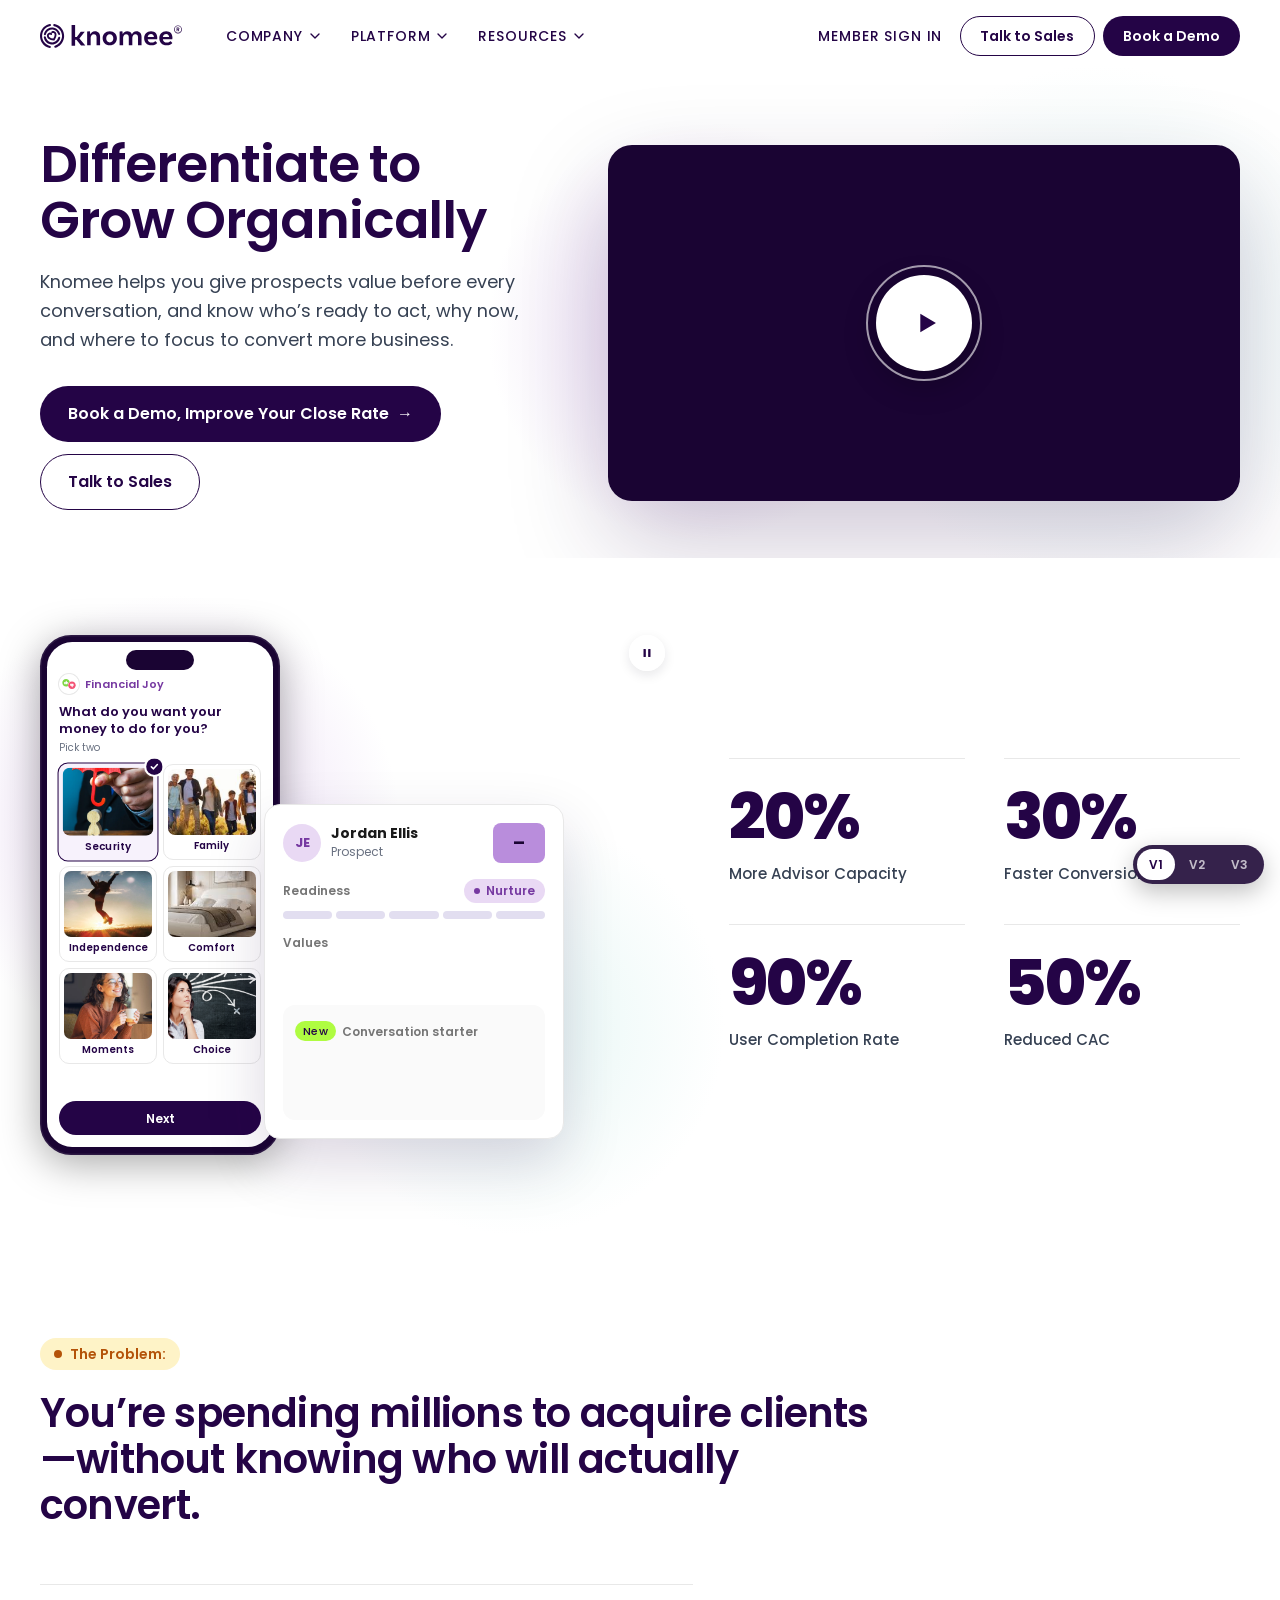
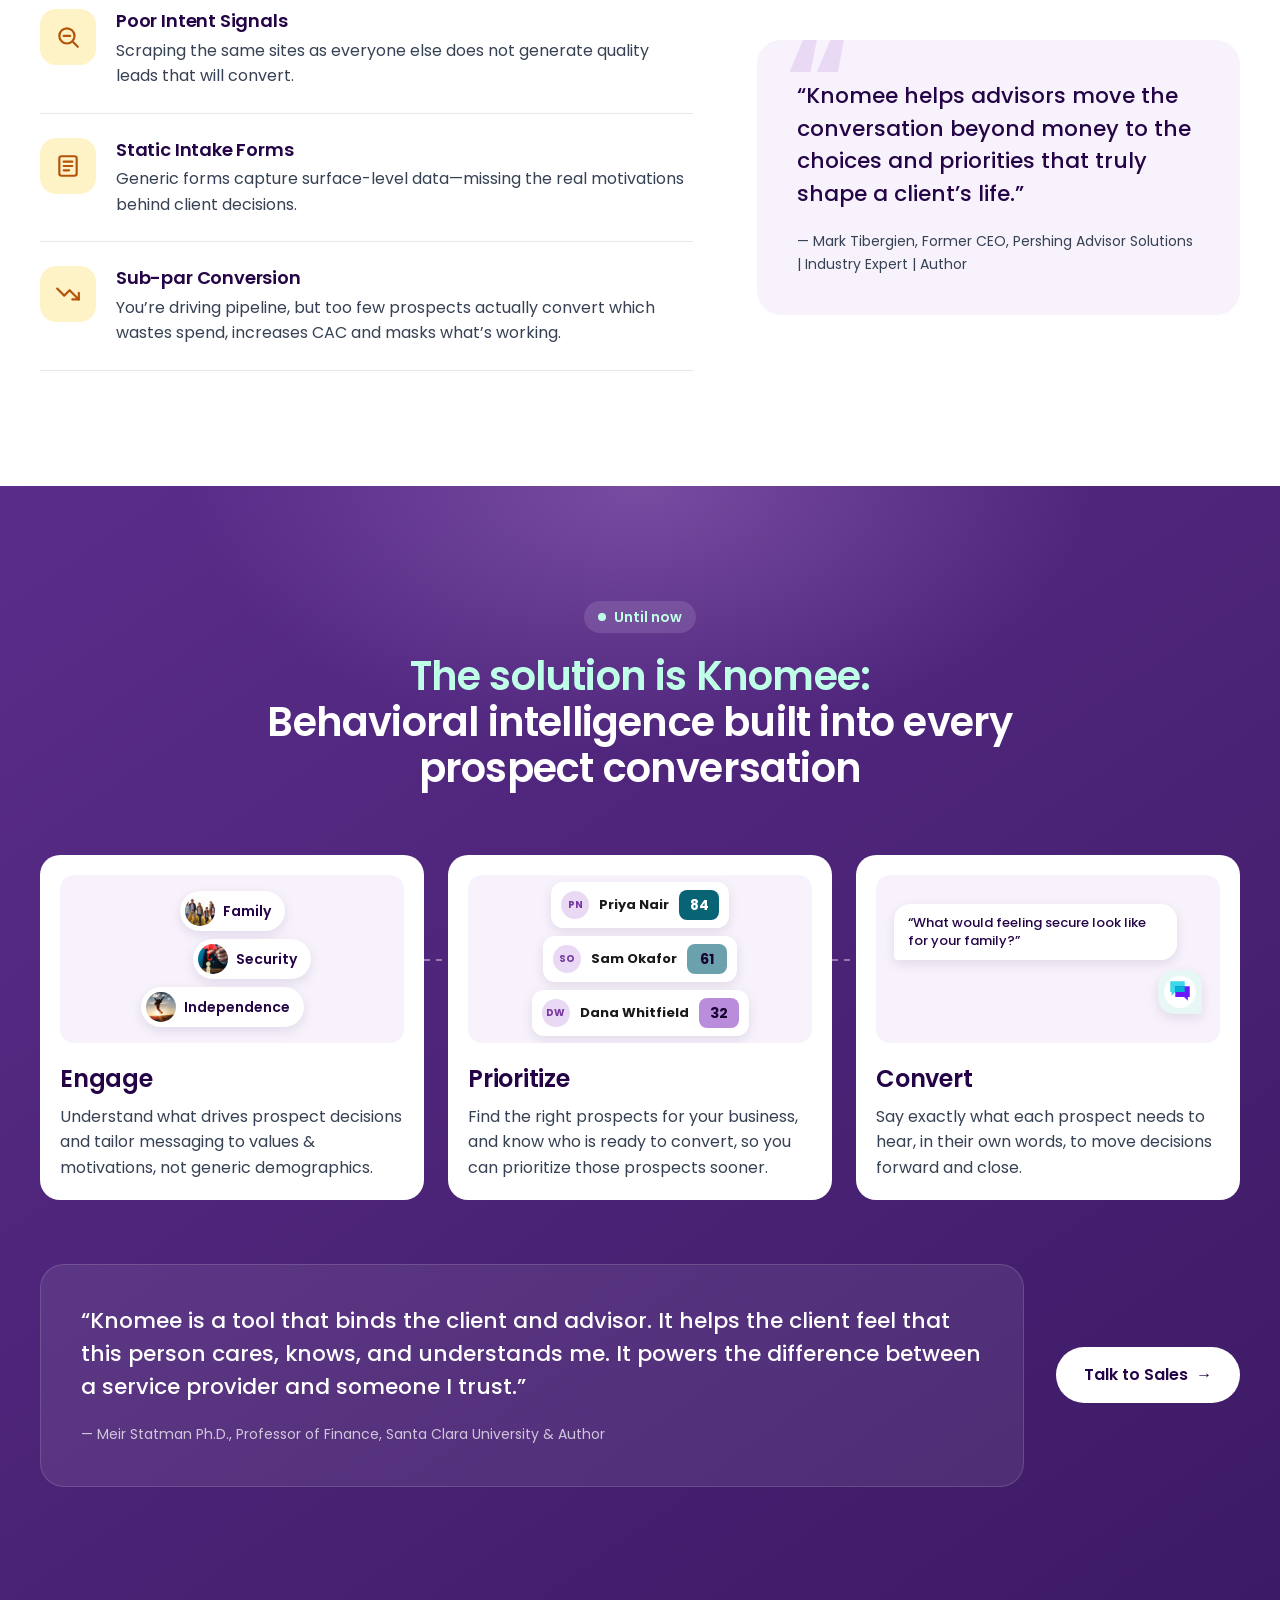
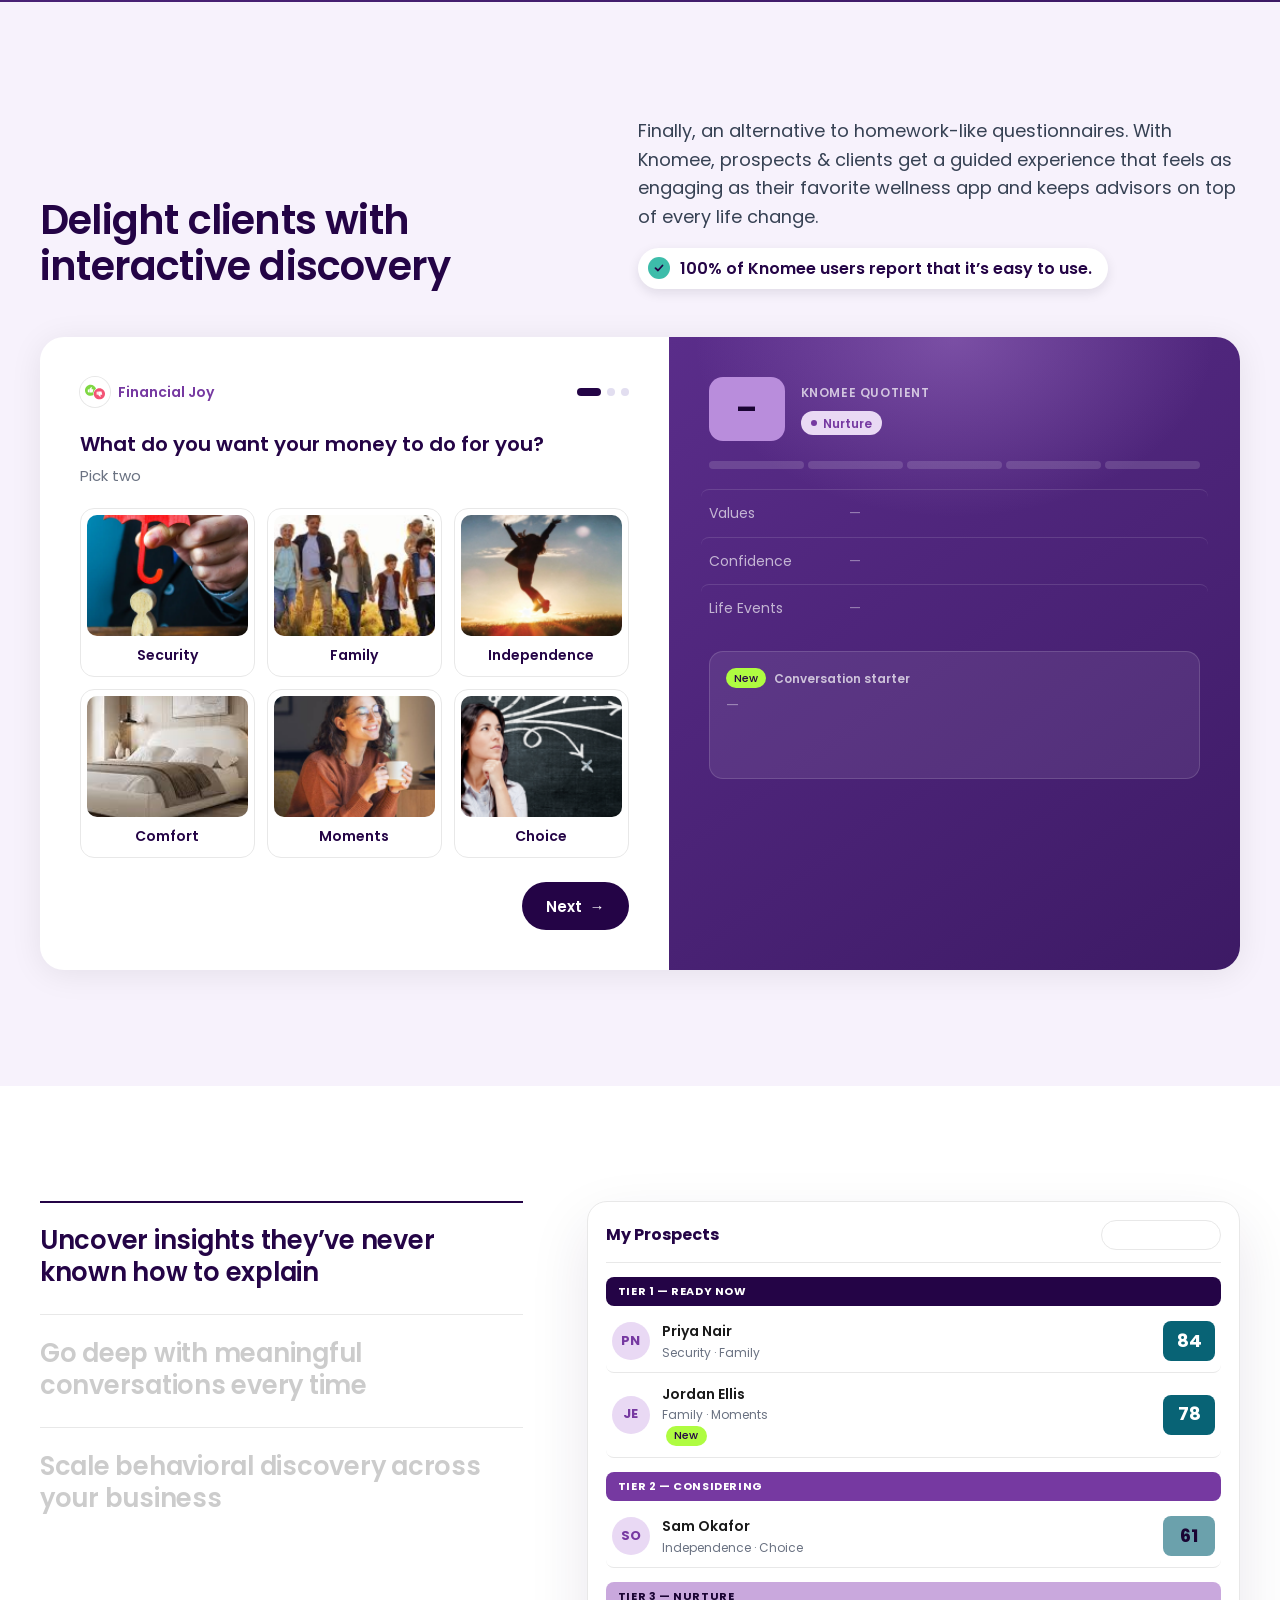
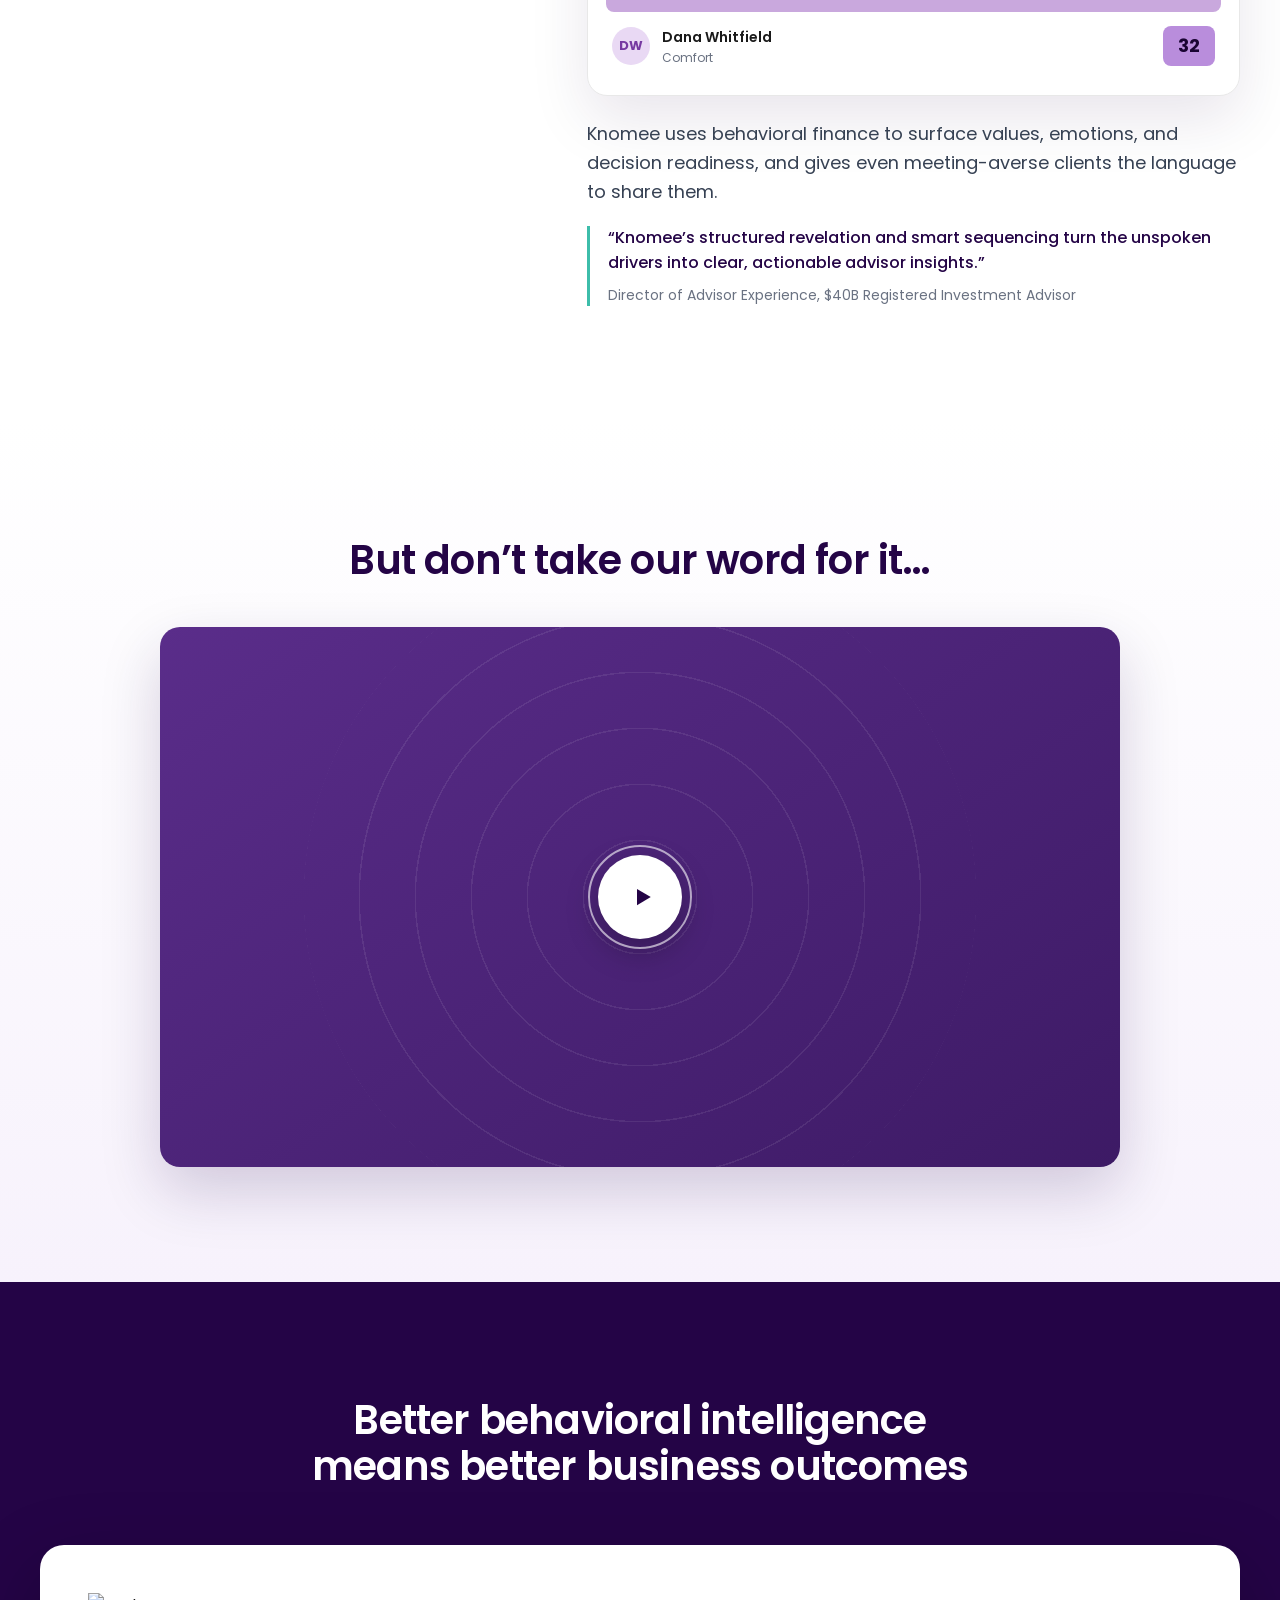
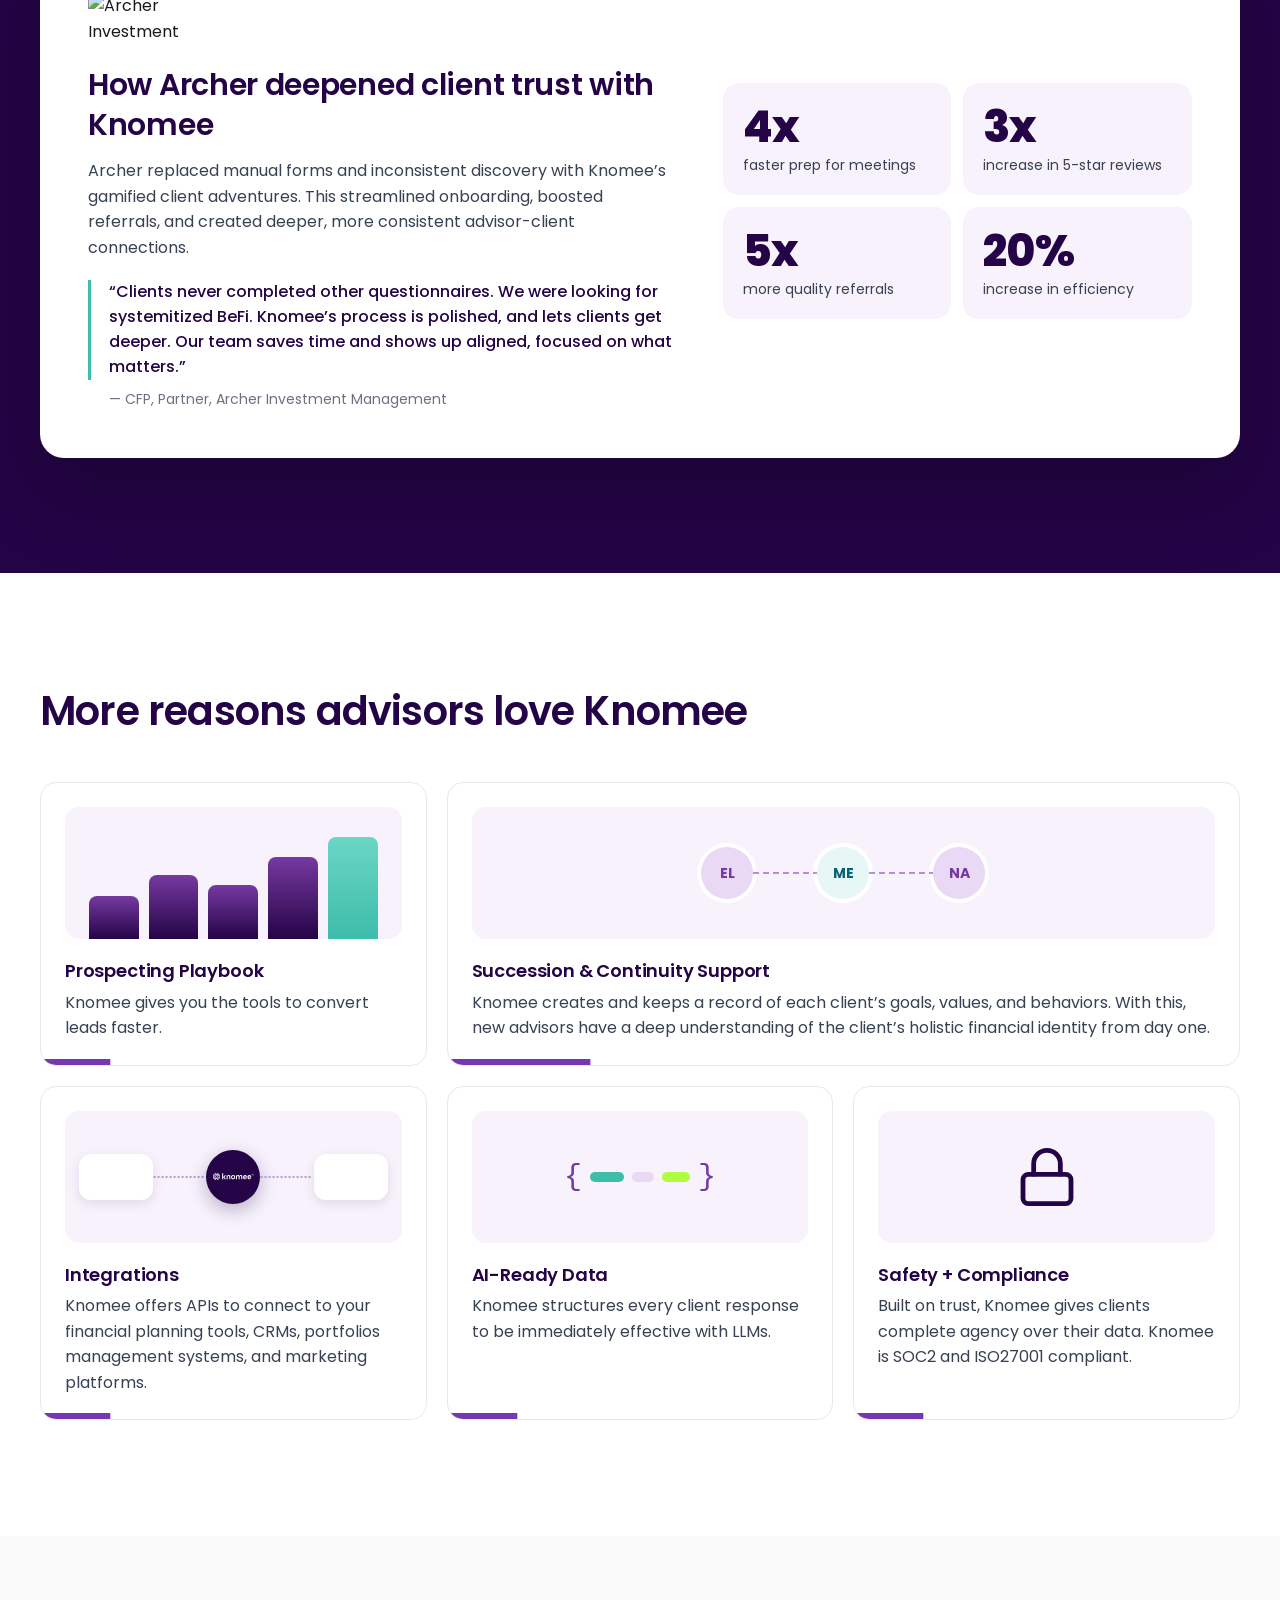
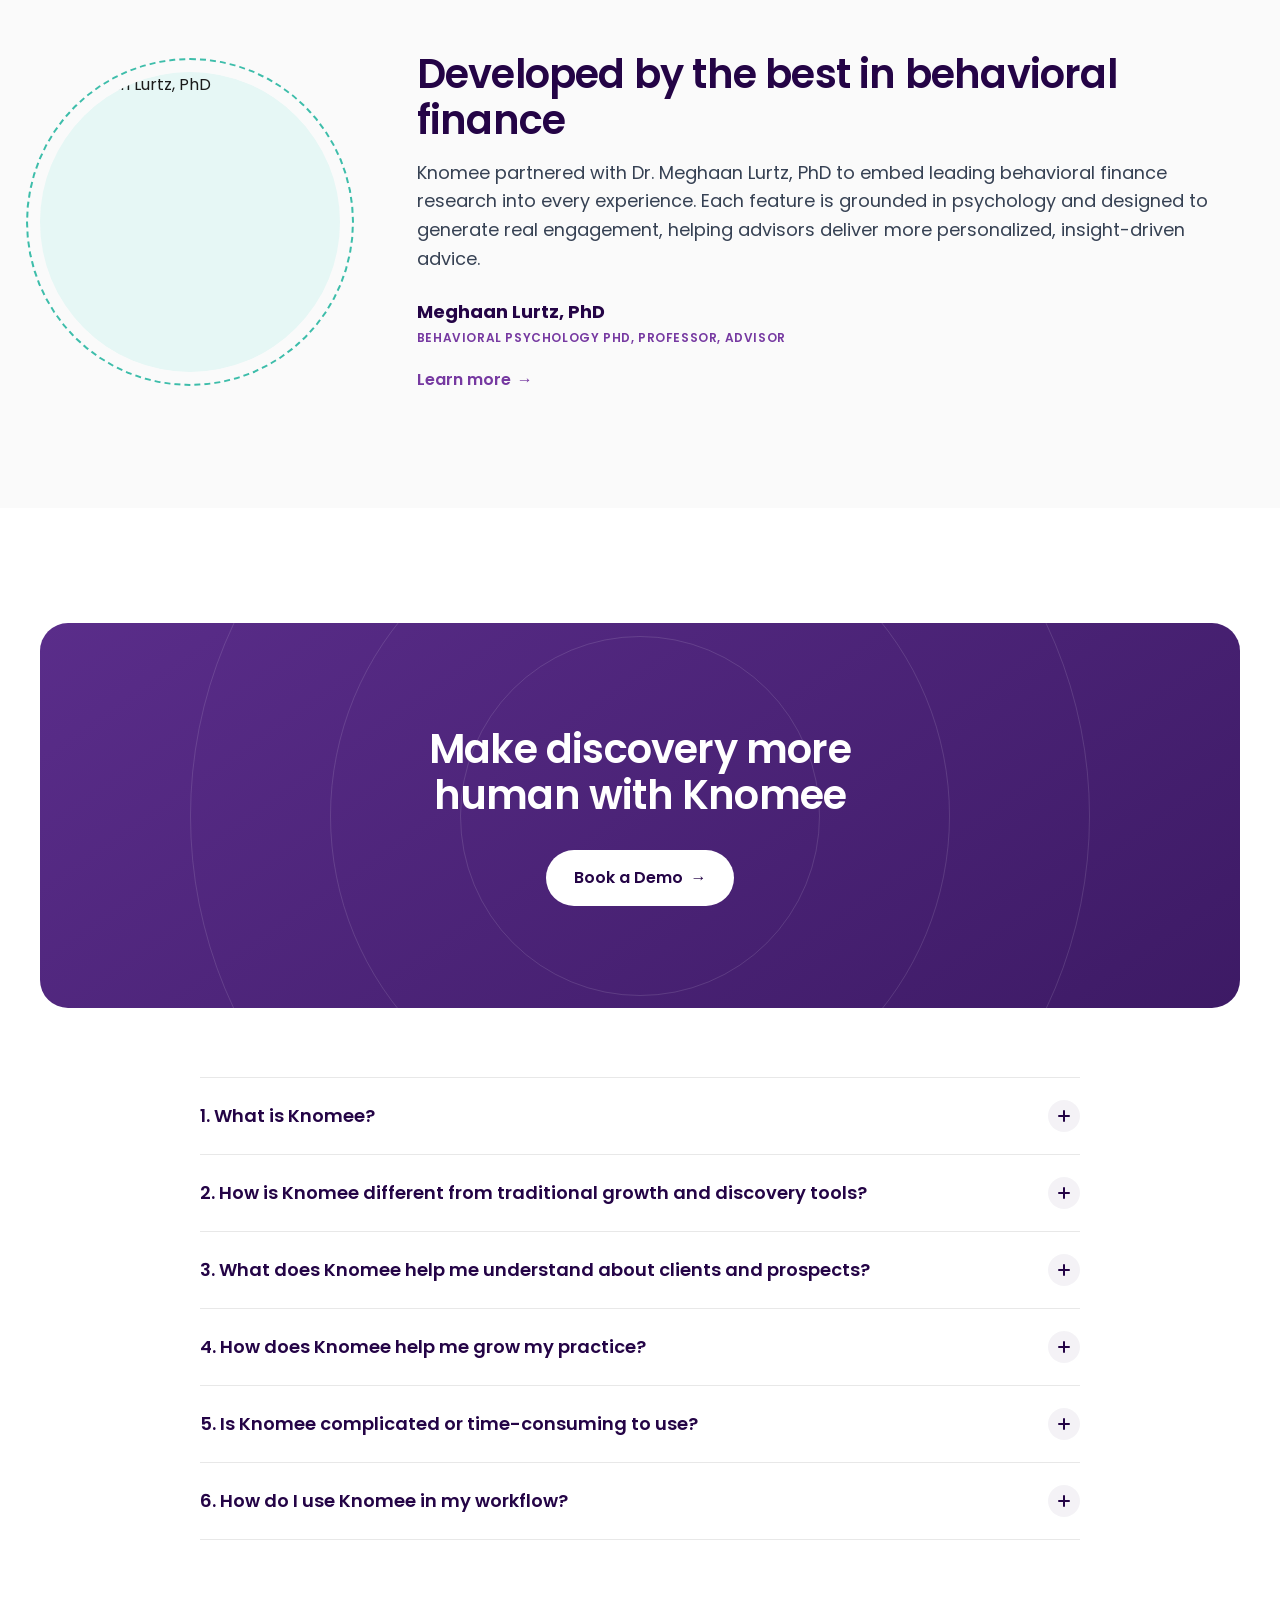
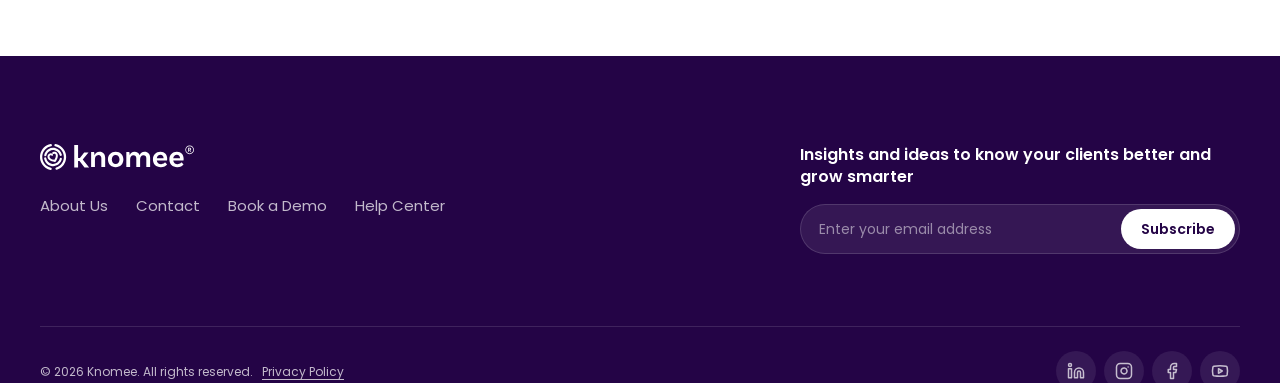
==== commit cd64d7ab: "V1's hero is the video alone; the phone and card move beside the numbers The hero was too busy with " ====
--- a/v1/index.html
+++ b/v1/index.html
@@ -85,7 +85,7 @@
         </div>
       </div>
 
-      <!-- The site's video is the hero; the advisor's view of a prospect fills in on its corner -->
+      <!-- The site's video is the hero visual, on its own -->
       <div class="hero-media" data-reveal="scale" data-watch>
         <div class="video video--hero" data-video>
           <video playsinline preload="none"
@@ -93,9 +93,16 @@
                  data-hls="https://video.squarespace-cdn.com/content/v1/66d9b67dc340d3744c681338/22dbc11c-2f09-401b-9c77-c84f63613c49/playlist.m3u8"></video>
           <button class="video-play" type="button" aria-label="Play"><svg viewBox="0 0 24 24" aria-hidden="true"><path d="M8 5.5v13l11-6.5z"/></svg></button>
         </div>
-
+      </div>
+    </div>
+  </section>
+
+  <!-- ======================= PROOF: the phone feeds the card, beside the numbers ======================= -->
+  <section class="proof">
+    <div class="container proof-grid">
+      <div class="stage" data-reveal="fade">
         <!-- The prospect's phone: each answer feeds Jordan's card -->
-        <div class="phone hero-phone" aria-hidden="true">
+        <div class="phone stage-phone" aria-hidden="true">
           <div class="phone-screen">
             <div class="ps ps-values is-current">
               <div class="ps-head"><img src="../assets/adventures/financial-joy.svg" alt=""><span>Financial Joy</span></div>
@@ -156,10 +163,7 @@
           <svg class="i-play" viewBox="0 0 24 24" fill="currentColor" aria-hidden="true"><path d="M7 4.5v15l13-7.5z"/></svg>
         </button>
       </div>
-    </div>
-
-    <div class="container">
-      <div class="hero-stats" data-stagger>
+      <div class="proof-stats" data-stagger>
         <div class="hs" data-reveal><span class="stat-num" data-count="20" data-suffix="%">20%</span><span class="stat-label">More Advisor Capacity</span></div>
         <div class="hs" data-reveal><span class="stat-num" data-count="30" data-suffix="%">30%</span><span class="stat-label">Faster Conversion</span></div>
         <div class="hs" data-reveal><span class="stat-num" data-count="90" data-suffix="%">90%</span><span class="stat-label">User Completion Rate</span></div>
@@ -230,7 +234,7 @@
         </li>
         <li class="step" data-reveal>
           <div class="step-art step-art--convert" aria-hidden="true">
-            <div class="bubble">“What would retirement need to look like for you to feel secure?”</div>
+            <div class="bubble">“What would feeling secure look like for your family?”</div>
             <div class="bubble bubble--me"><img src="../assets/adventures/questions.svg" alt=""></div>
           </div>
           <h3>Convert</h3>
@@ -379,7 +383,7 @@
             <div class="panel-ui ui-starters" aria-hidden="true">
               <div class="ui-bar"><b>Priya Nair</b><span class="kq">84</span></div>
               <div class="us-values"><span><img src="../assets/values/security.png" alt="">Security</span><span><img src="../assets/values/family.png" alt="">Family</span></div>
-              <div class="us-q"><span class="new-tag">New</span><p>“What would retirement need to look like for you to feel secure?”</p></div>
+              <div class="us-q"><span class="new-tag">New</span><p>“What would feeling secure look like for your family?”</p></div>
               <div class="us-q"><p>“Who do you most want to spend more time with?”</p></div>
               <div class="us-q"><p>“What’s one decision you keep putting off?”</p></div>
             </div>
--- a/v1/v1.css
+++ b/v1/v1.css
@@ -15,19 +15,16 @@
 
 /* The site's video is the hero visual. The advisor's view of a prospect
    fills in on a card hanging off its lower edge. */
-.hero-media { position: relative; padding-bottom: 190px; }
+.hero-media { position: relative; }
 .hero-media::before, .hero-media::after { content: ""; position: absolute; z-index: -1; border-radius: 50%; pointer-events: none; }
 .hero-media::before { width: 520px; height: 520px; right: -120px; top: -80px; background: radial-gradient(closest-side, var(--k-teal-light), rgba(230, 247, 245, 0)); }
 .hero-media::after { width: 420px; height: 420px; left: -120px; bottom: -40px; background: radial-gradient(closest-side, var(--k-grape-light), rgba(233, 217, 244, 0)); }
 .video--hero {
-  z-index: 1; border-radius: 24px; box-shadow: 0 40px 100px rgba(36, 4, 70, 0.22); transform-origin: 62% 50%;
+  z-index: 1; border-radius: 24px; box-shadow: 0 40px 100px rgba(36, 4, 70, 0.22);
   transition: transform 0.7s var(--ease-pop), box-shadow 0.7s var(--ease-out);
 }
-/* Play: the card slides off and the video zooms in to take the stage.
-   Pause or end: the video settles back and the card slides in again. */
-.hero-media .advisor-card { transition: opacity 0.4s var(--ease-out) 0.25s, transform 0.6s var(--ease-pop) 0.25s; }
-.hero-media.is-watching .advisor-card { opacity: 0; transform: translate(56px, 48px) rotate(3deg) scale(0.96); pointer-events: none; transition-delay: 0s; }
-.hero-media.is-watching .video--hero { z-index: 4; transform: scale(1.14); box-shadow: 0 60px 140px rgba(36, 4, 70, 0.34); transition-delay: 0.12s; }
+/* Play: the video zooms in a touch. Pause or end: it settles back. */
+.hero-media.is-watching .video--hero { transform: scale(1.06); box-shadow: 0 60px 140px rgba(36, 4, 70, 0.34); }
 .video--hero .video-play { width: 96px; height: 96px; margin: -48px 0 0 -48px; }
 .video--hero .video-play svg { width: 34px; height: 34px; }
 
@@ -38,15 +35,23 @@
   box-shadow: 0 0 0 3px var(--k-white); transform: scale(0); transition: transform 0.4s var(--ease-pop);
 }
 
-/* The Confidence dial (hero phone, the interactive gauge, the client mockup) */
+/* The Confidence dial (the phone, the interactive gauge, the client mockup) */
 .dial { display: block; width: 100%; overflow: visible; }
 .dial .needle { transform-box: view-box; transform-origin: 100px 100px; }
 
-/* The prospect's phone comes first, in front of the video's left edge.
-   Each answer feeds Jordan's card on the right; both slide off while the
-   video plays. */
-.hero-phone { --pw: 220px; position: absolute; left: -28px; top: 64px; z-index: 3; transition: opacity 0.4s var(--ease-out) 0.25s, transform 0.6s var(--ease-pop) 0.25s; }
-.hero-media.is-watching .hero-phone { opacity: 0; transform: translate(-56px, 48px) rotate(-3deg) scale(0.96); pointer-events: none; transition-delay: 0s; }
+/* ---------- Proof: the phone feeds Jordan's card, beside the numbers ---------- */
+.proof { padding: clamp(48px, 6vw, 96px) 0 clamp(24px, 4vw, 48px); }
+.proof-grid { display: grid; grid-template-columns: minmax(0, 1.1fr) minmax(0, 0.9fr); gap: clamp(32px, 5vw, 72px); align-items: center; }
+.stage { --pw: 240px; position: relative; height: 540px; }
+.stage::before, .stage::after { content: ""; position: absolute; z-index: -1; border-radius: 50%; pointer-events: none; }
+.stage::before { width: 460px; height: 460px; left: -100px; top: -40px; background: radial-gradient(closest-side, var(--k-grape-light), rgba(233, 217, 244, 0)); }
+.stage::after { width: 420px; height: 420px; right: -60px; bottom: -60px; background: radial-gradient(closest-side, var(--k-teal-light), rgba(230, 247, 245, 0)); }
+/* The phone comes first; its answers feed the card beside it, which meets it at the bezel. */
+.stage-phone { --pw: inherit; position: absolute; left: 0; top: 0; z-index: 2; }
+.proof-stats { display: grid; grid-template-columns: repeat(2, minmax(0, 1fr)); gap: clamp(28px, 3vw, 44px) clamp(24px, 3vw, 40px); }
+.proof-stats .hs { padding-top: var(--space-20); border-top: 1px solid var(--k-line); }
+.proof-stats .stat-num { font-size: clamp(44px, 5vw, 64px); }
+.proof-stats .stat-label { font-size: var(--text-lg); font-weight: var(--weight-medium); }
 .ps {
   position: absolute; inset: 0; display: flex; flex-direction: column; padding: 32px 12px 12px;
   opacity: 0; transform: translateX(24px); pointer-events: none;
@@ -72,8 +77,8 @@
 .ps-chip.is-picked::after { transform: scale(1); }
 .ps-next { margin-top: auto; height: 34px; display: grid; place-items: center; border-radius: var(--radius-pill); background: var(--k-plum); color: var(--k-white); font-size: var(--text-sm); font-weight: var(--weight-semibold); transition: transform var(--dur-base) var(--ease-out); }
 .ps-next.is-pressed { transform: scale(0.96); }
-.hero-phone .dial { margin-top: 14px; }
-.hero-phone .dial .needle { transform: rotate(-70deg); transition: transform 1.4s var(--ease-pop); }
+.stage-phone .dial { margin-top: 14px; }
+.stage-phone .dial .needle { transform: rotate(-70deg); transition: transform 1.4s var(--ease-pop); }
 .ps-confidence.is-strong .needle { transform: rotate(52deg); }
 .dial-word { text-align: center; font-size: var(--text-xl); font-weight: var(--weight-bold); color: var(--k-plum); opacity: 0; transition: opacity var(--dur-slow) var(--ease-out) 0.9s; }
 .ps-confidence.is-strong .dial-word { opacity: 1; }
@@ -90,7 +95,7 @@
 .ps-tap.is-tapping { animation: tap 0.6s var(--ease-out); }
 @keyframes tap { 0% { opacity: 0; transform: scale(1.5); } 30% { opacity: 1; transform: scale(0.85); } 100% { opacity: 0; transform: scale(1.25); } }
 .stage-pause {
-  position: absolute; right: 12px; top: 12px; z-index: 5; display: grid; place-items: center; width: 36px; height: 36px;
+  position: absolute; right: 0; top: 0; z-index: 5; display: grid; place-items: center; width: 36px; height: 36px;
   border: 0; border-radius: 50%; background: rgba(255, 255, 255, 0.9); color: var(--k-plum); cursor: pointer; box-shadow: var(--elev-1);
   transition: transform var(--dur-base) var(--ease-out), opacity var(--dur-mid);
 }
@@ -98,11 +103,10 @@
 .stage-pause svg { width: 14px; height: 14px; }
 .stage-pause .i-play, .stage-pause[aria-pressed="true"] .i-pause { display: none; }
 .stage-pause[aria-pressed="true"] .i-play { display: block; }
-.hero-media.is-watching .stage-pause { opacity: 0; pointer-events: none; }
 
 /* advisor card */
 .advisor-card {
-  position: absolute; right: -36px; bottom: 0; z-index: 3; width: 300px; padding: 18px;
+  position: absolute; left: calc(var(--pw) - 16px); bottom: 36px; z-index: 3; width: 300px; padding: 18px;
   background: var(--k-white); border: 1px solid var(--k-line); border-radius: var(--radius-card);
   box-shadow: 0 24px 60px rgba(36, 4, 70, 0.16);
 }
@@ -129,10 +133,6 @@
 .typing::after { content: ""; display: inline-block; width: 2px; height: 1em; margin-left: 2px; vertical-align: -2px; background: var(--k-grape); animation: caret 0.9s steps(1) infinite; }
 @keyframes caret { 50% { opacity: 0; } }
 
-/* hero stats: the site's four numbers, as the proof right under the fold */
-.hero-stats { display: grid; grid-template-columns: repeat(4, minmax(0, 1fr)); gap: var(--space-24); margin-top: clamp(40px, 5vw, 64px); padding-top: var(--space-24); border-top: 1px solid var(--k-line); }
-.hs .stat-num { font-size: clamp(36px, 4vw, 52px); }
-.hs .stat-label { font-size: var(--text-lg); font-weight: var(--weight-medium); }
 
 /* ---------- Labels the site already uses ("The Problem:", "Until now") ---------- */
 .tag-label {
@@ -483,14 +483,15 @@
 
 /* ---------- Responsive ---------- */
 @media (max-width: 1279px) {
-  .hero-phone { --pw: 196px; top: 48px; left: -20px; }
+  .stage { --pw: 220px; height: 500px; }
   .advisor-card { width: 280px; padding: 15px; }
   .ac-starter p { font-size: var(--text-sm); }
 }
 @media (max-width: 1080px) {
   .hero-grid { grid-template-columns: 1fr; }
   .hero-media { width: 100%; max-width: 760px; margin: 8px auto 0; }
-  .advisor-card { right: 24px; }
+  .proof-grid { grid-template-columns: 1fr; }
+  .stage { width: calc(var(--pw) + 300px); max-width: 100%; margin: 0 auto; }
 }
 @media (max-width: 900px) {
   .problem-grid, .try-head, .mirror, .ex-grid, .case, .partner-grid { grid-template-columns: 1fr; }
@@ -500,16 +501,15 @@
   .ex-list { position: static; }
   .mini-live { display: inline-flex; margin-left: auto; }
   .dots { margin-left: 12px; }
-  .hero-stats { grid-template-columns: repeat(2, minmax(0, 1fr)); }
   .bento { grid-template-columns: 1fr 1fr; }
   .rb, .rb-succession { grid-column: span 1; }
   .rb-succession { grid-column: 1 / -1; }
 }
 /* Phones: the card sits under the video, overlapping its edge. */
 @media (max-width: 620px) {
-  .hero-media { padding-bottom: 0; }
-  .hero-phone, .stage-pause { display: none; }
-  .advisor-card { position: relative; right: auto; width: min(300px, 100%); margin: 16px auto 0; }
+  .stage { --pw: 220px; width: 100%; height: auto; display: grid; justify-items: center; }
+  .stage-phone { position: relative; }
+  .advisor-card { position: relative; left: auto; bottom: auto; width: min(300px, 100%); margin-top: -96px; }
   .video--hero { border-radius: 18px; }
   .hero-media.is-watching .video--hero { transform: none; }
   .video--hero .video-play { width: 72px; height: 72px; margin: -36px 0 0 -36px; }
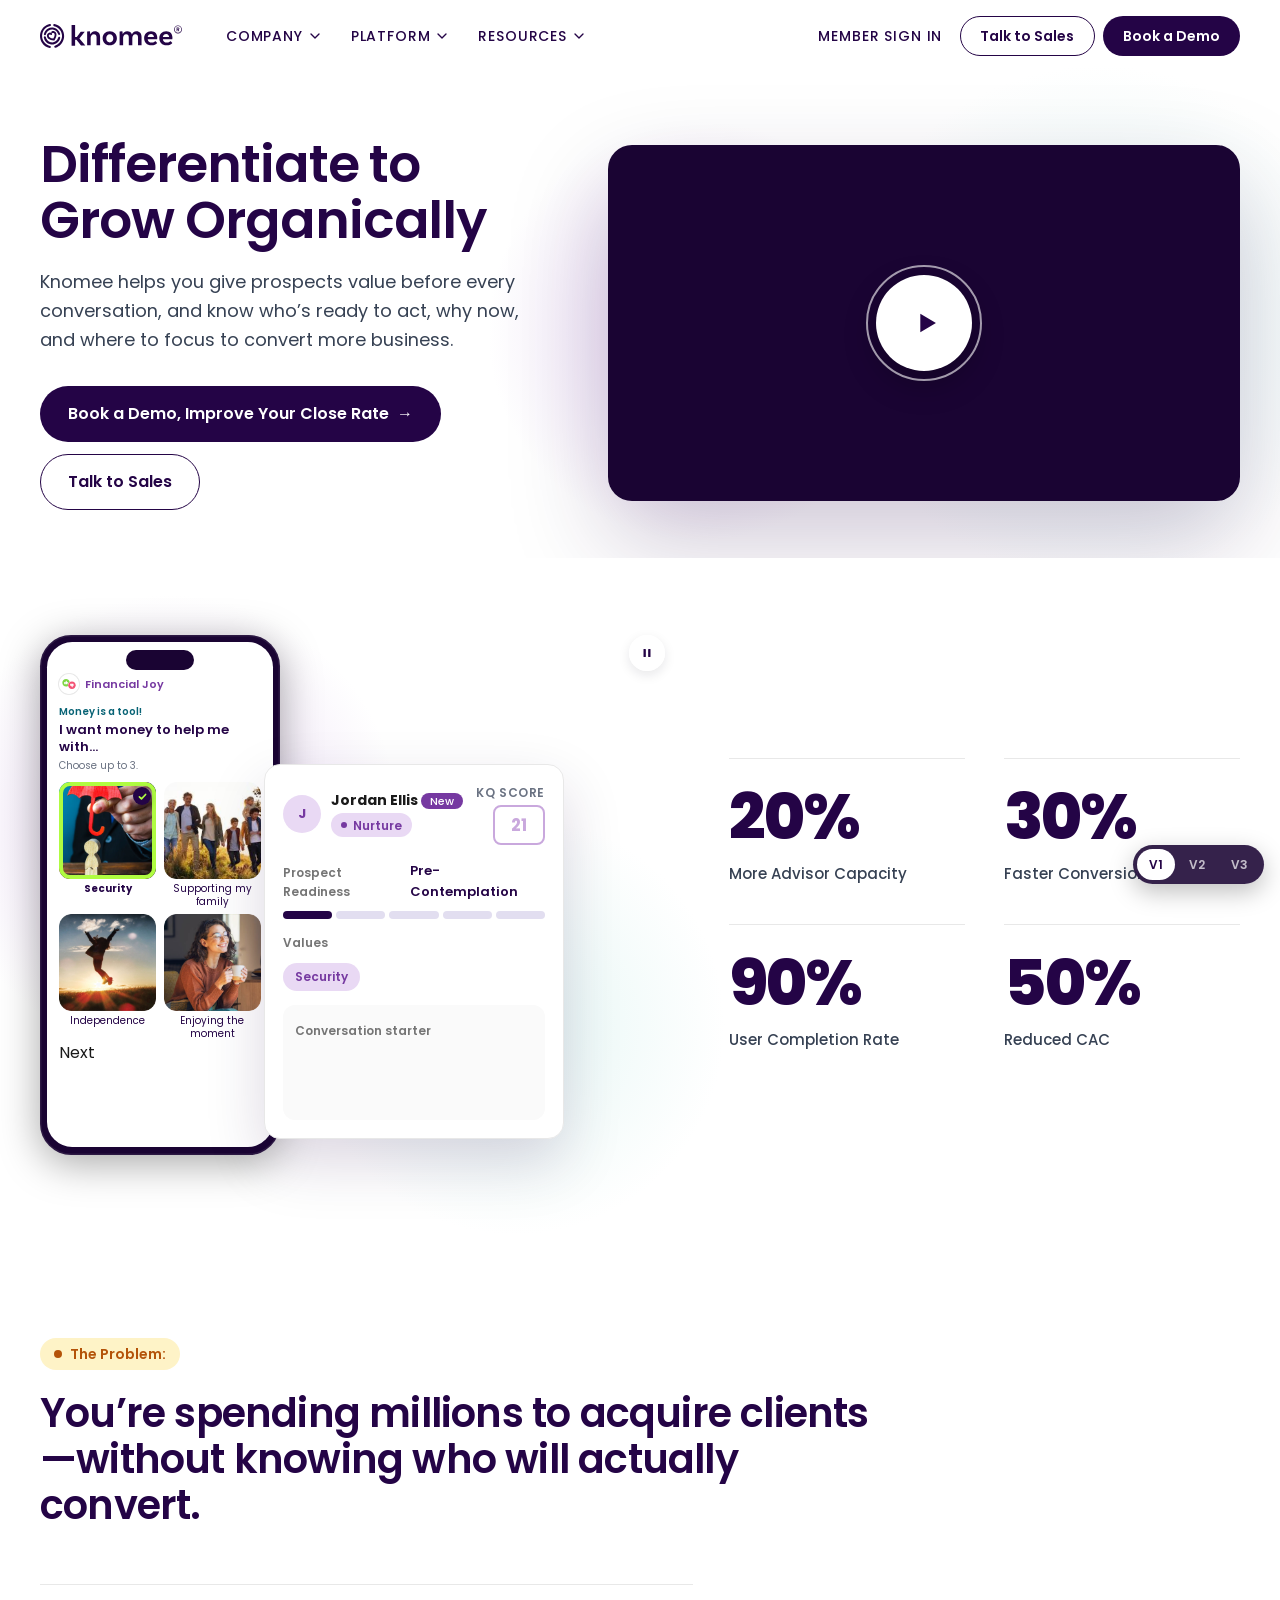
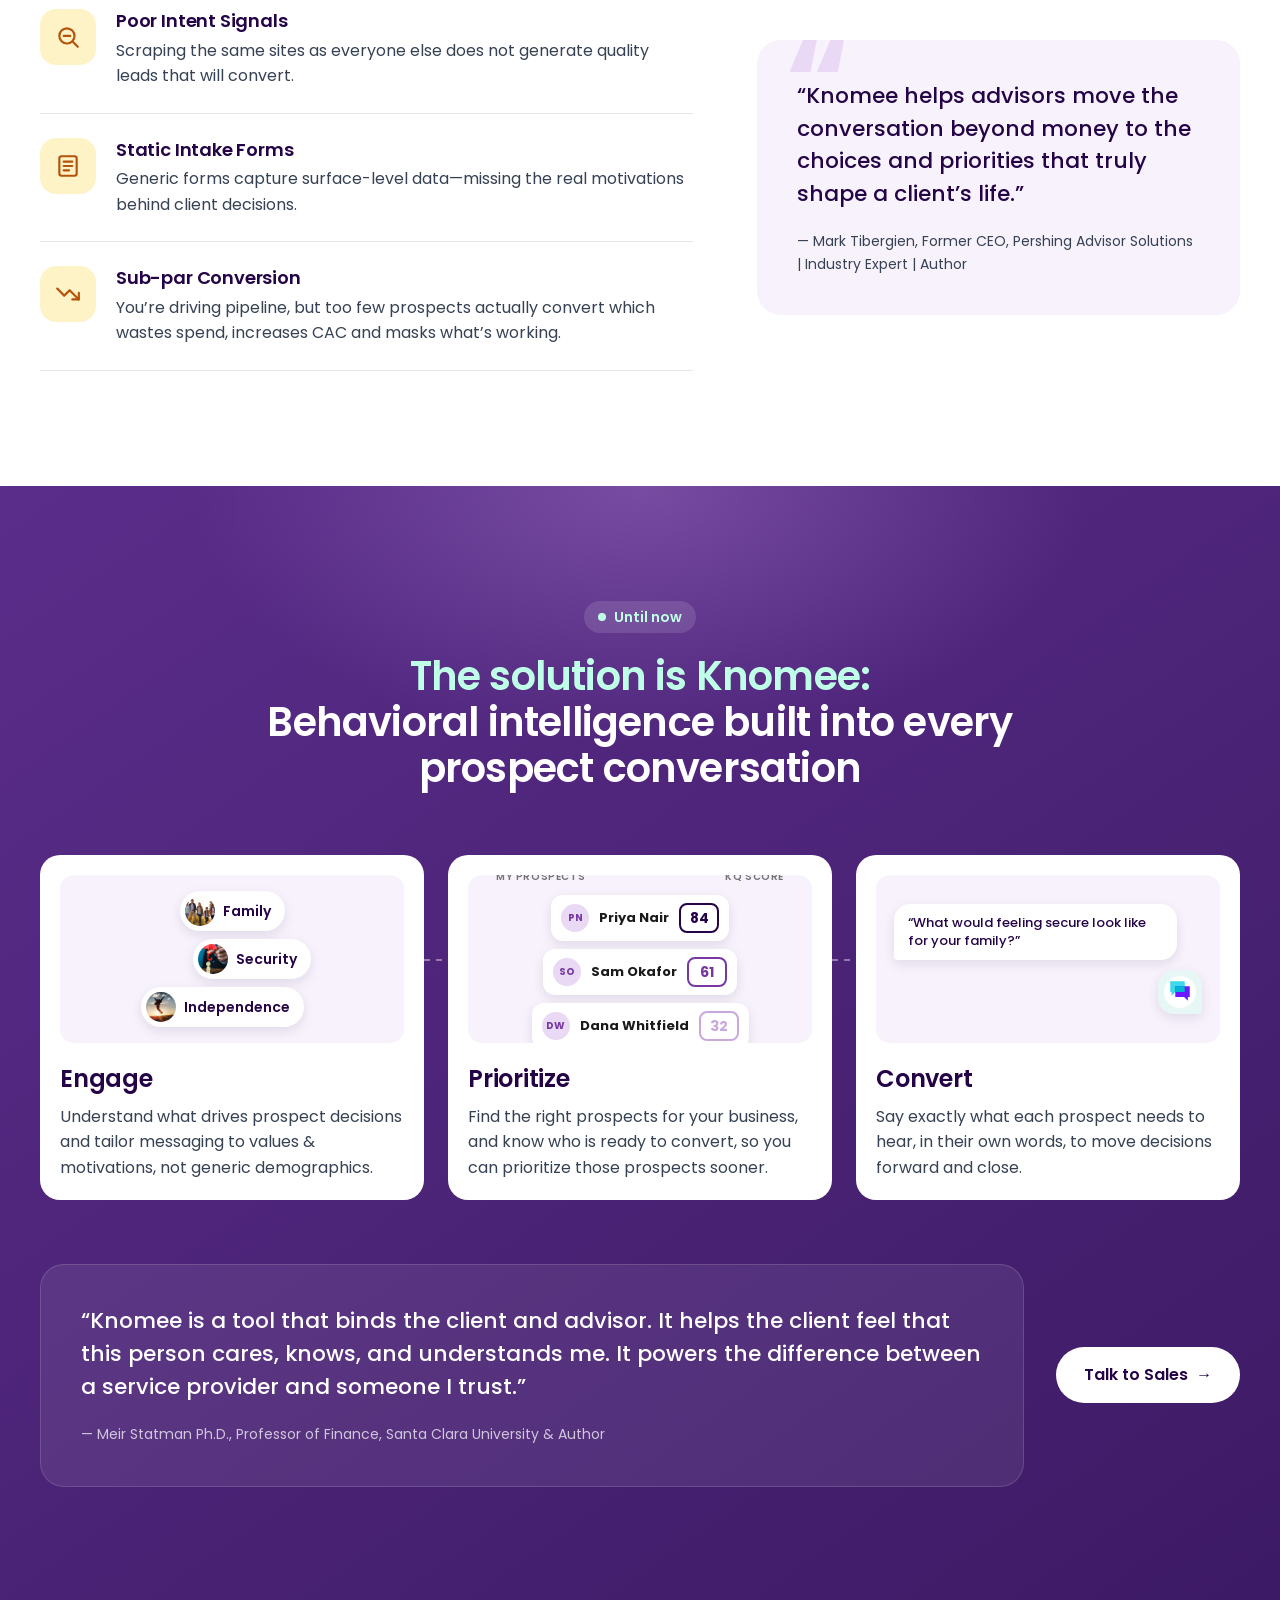
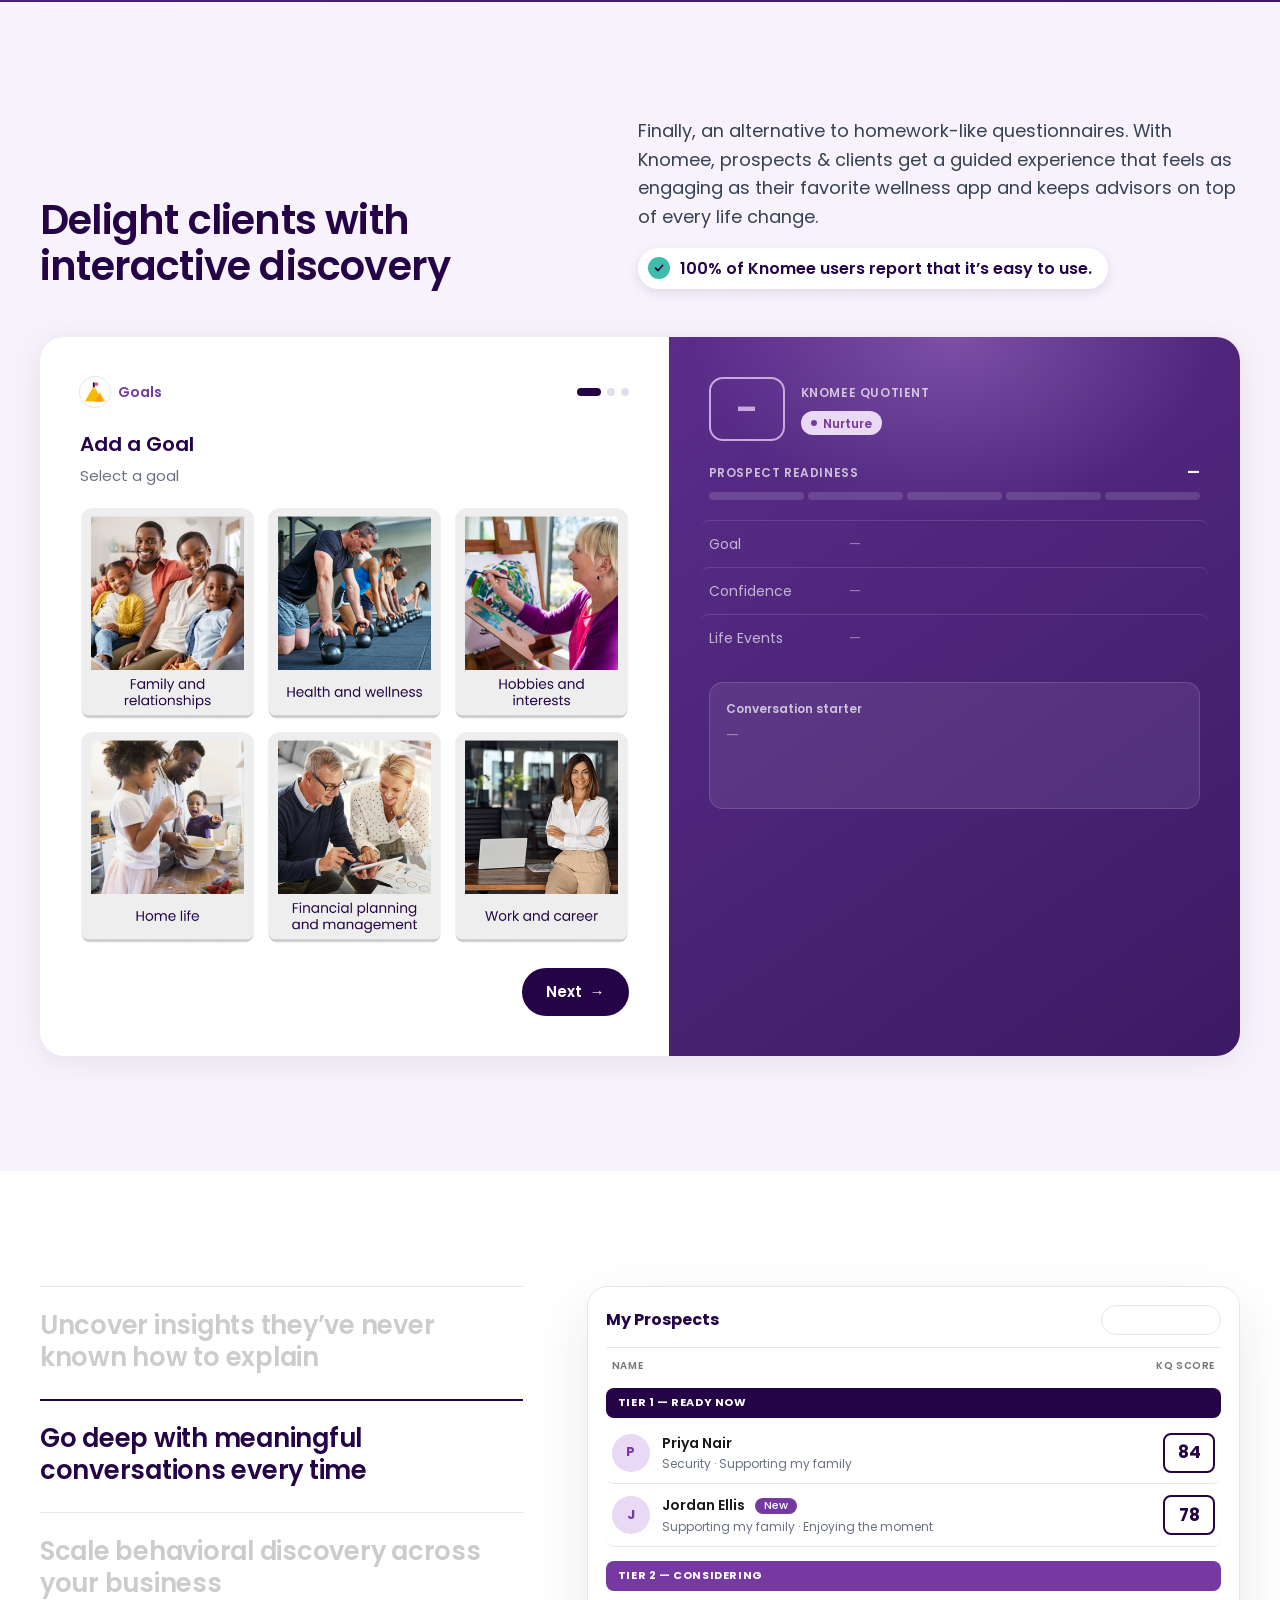
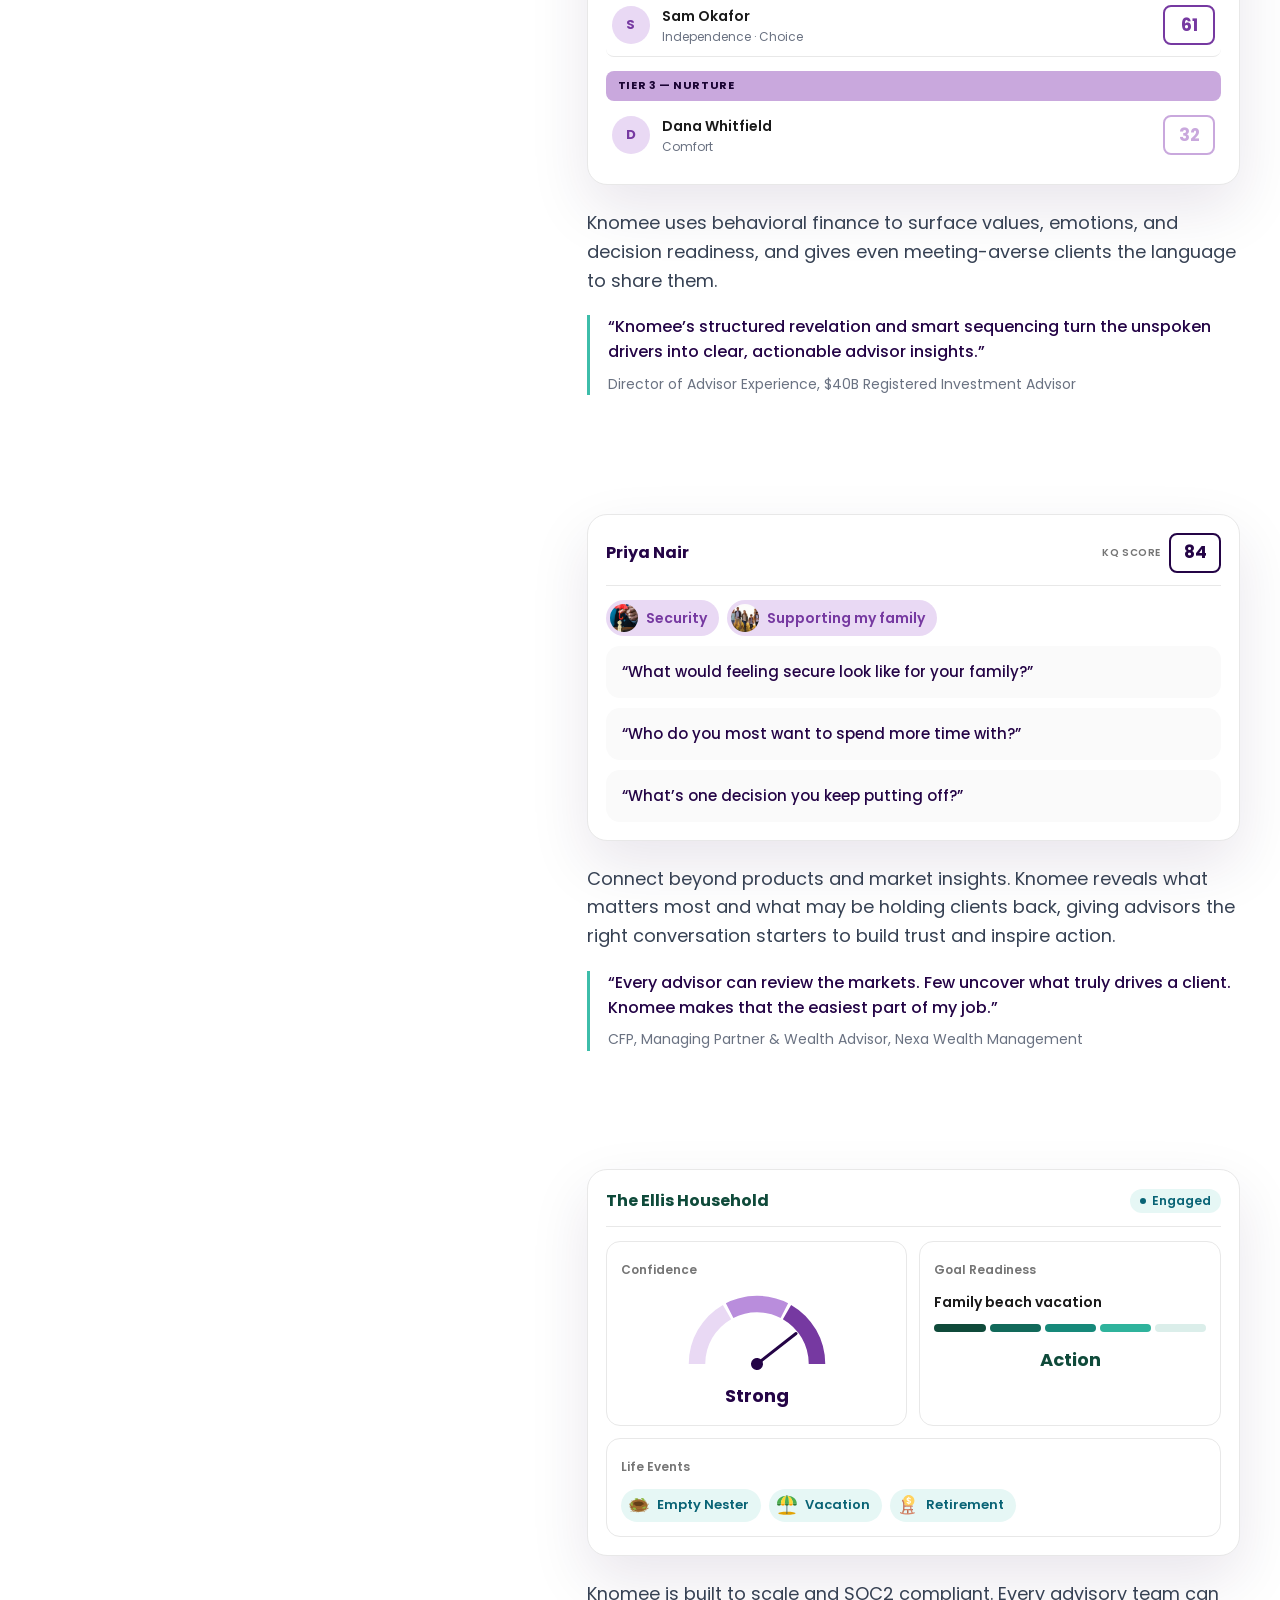
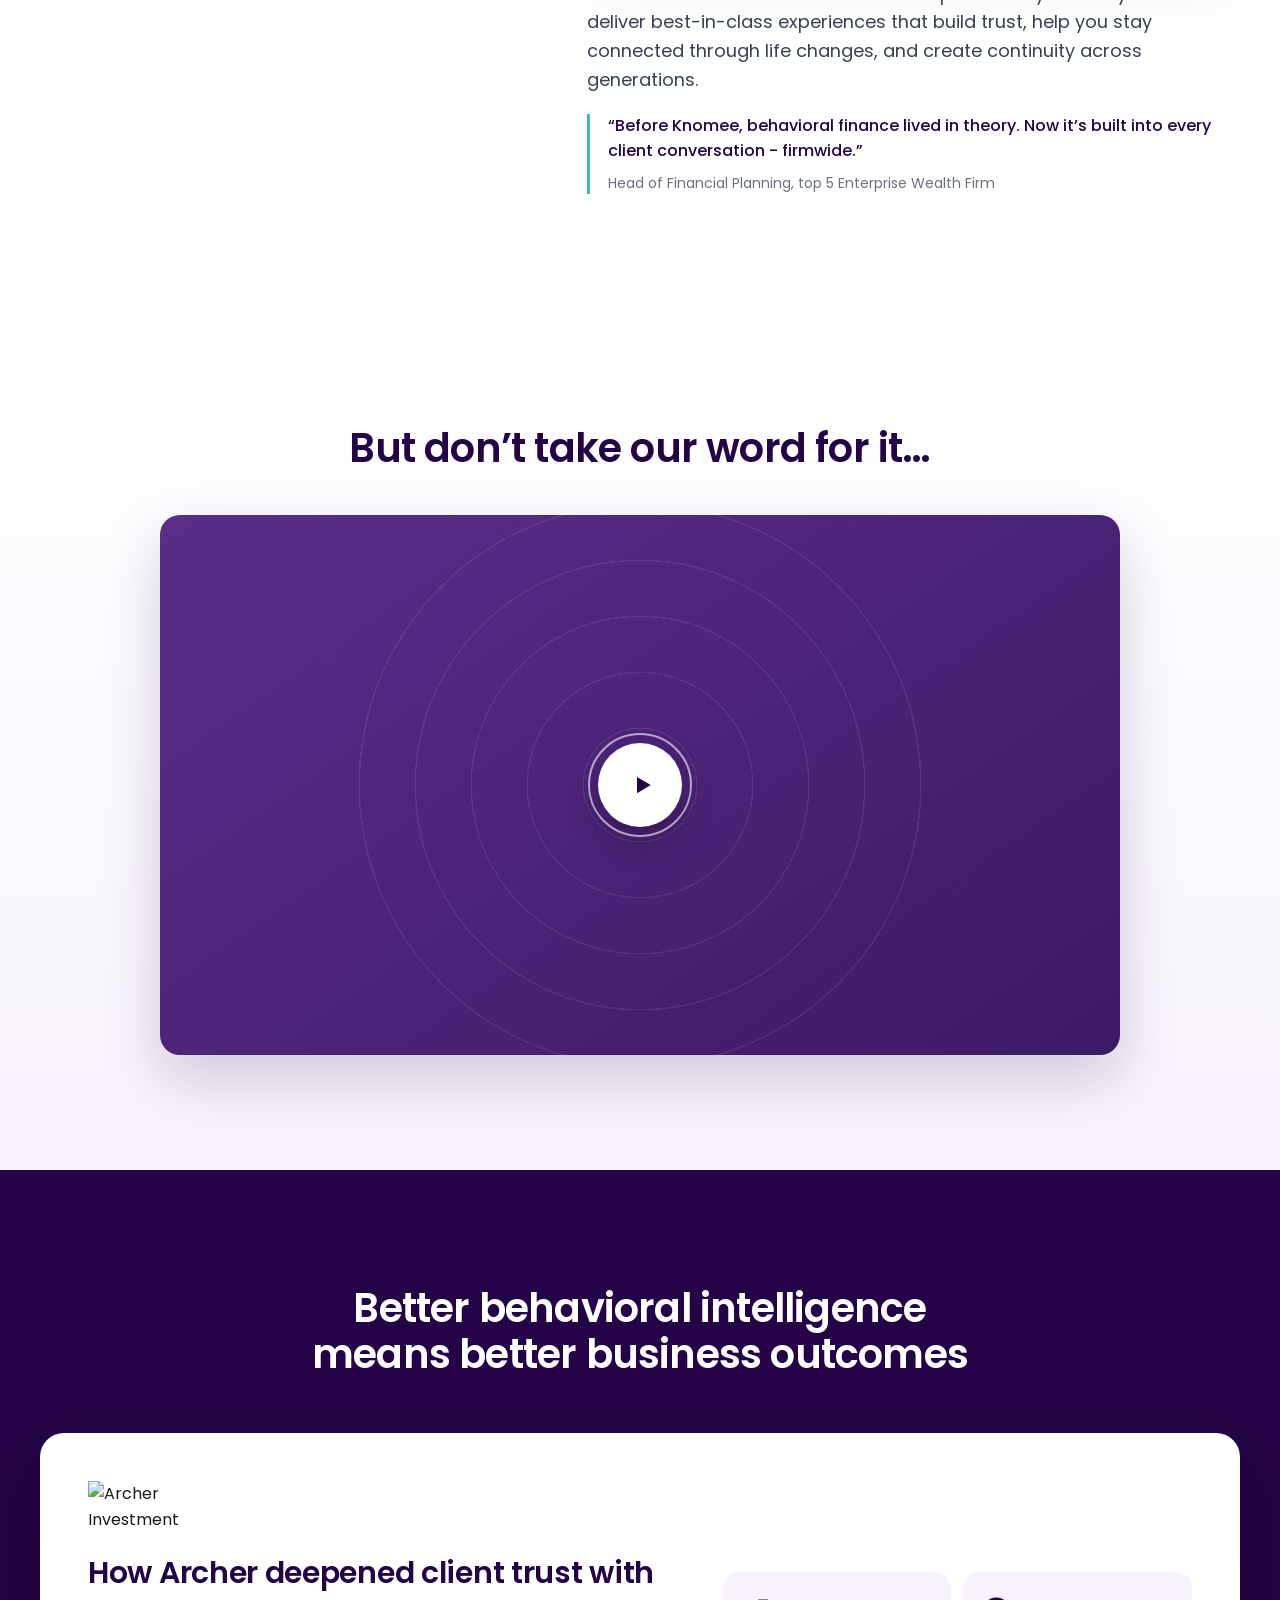
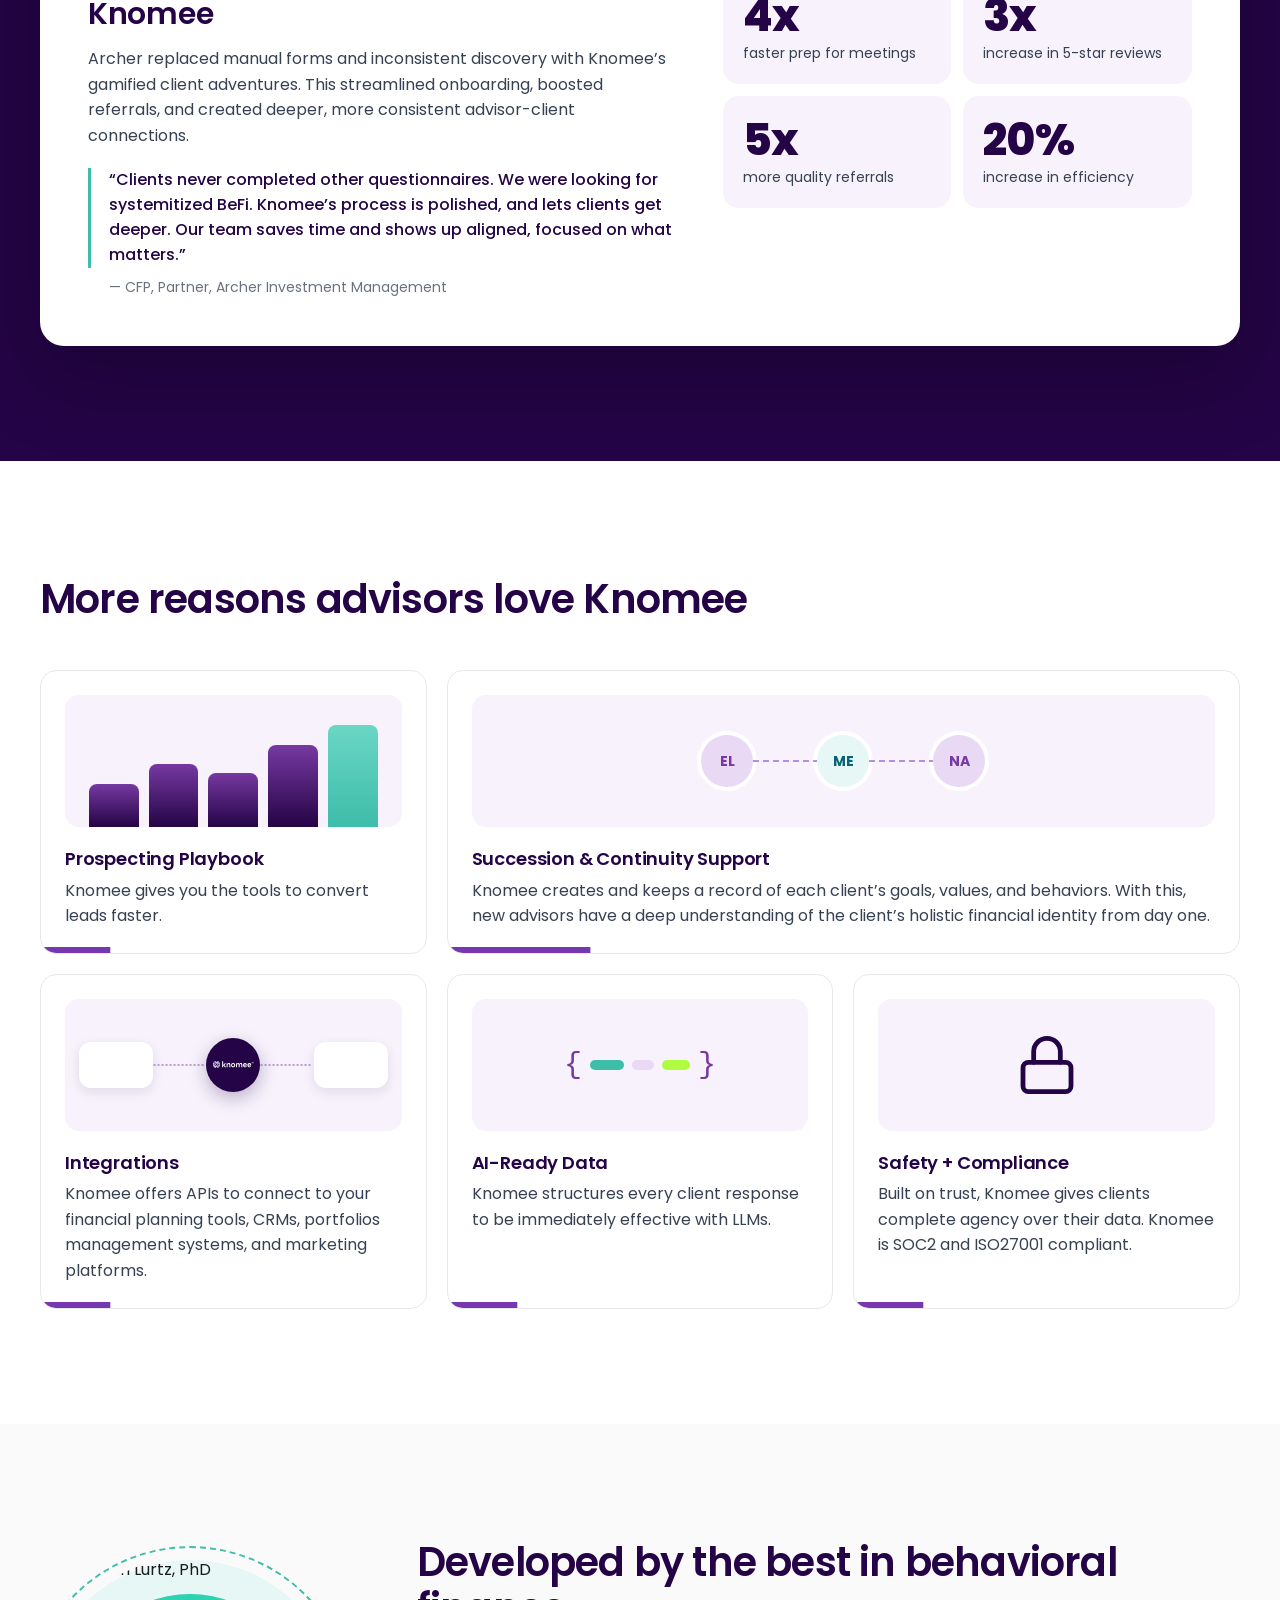
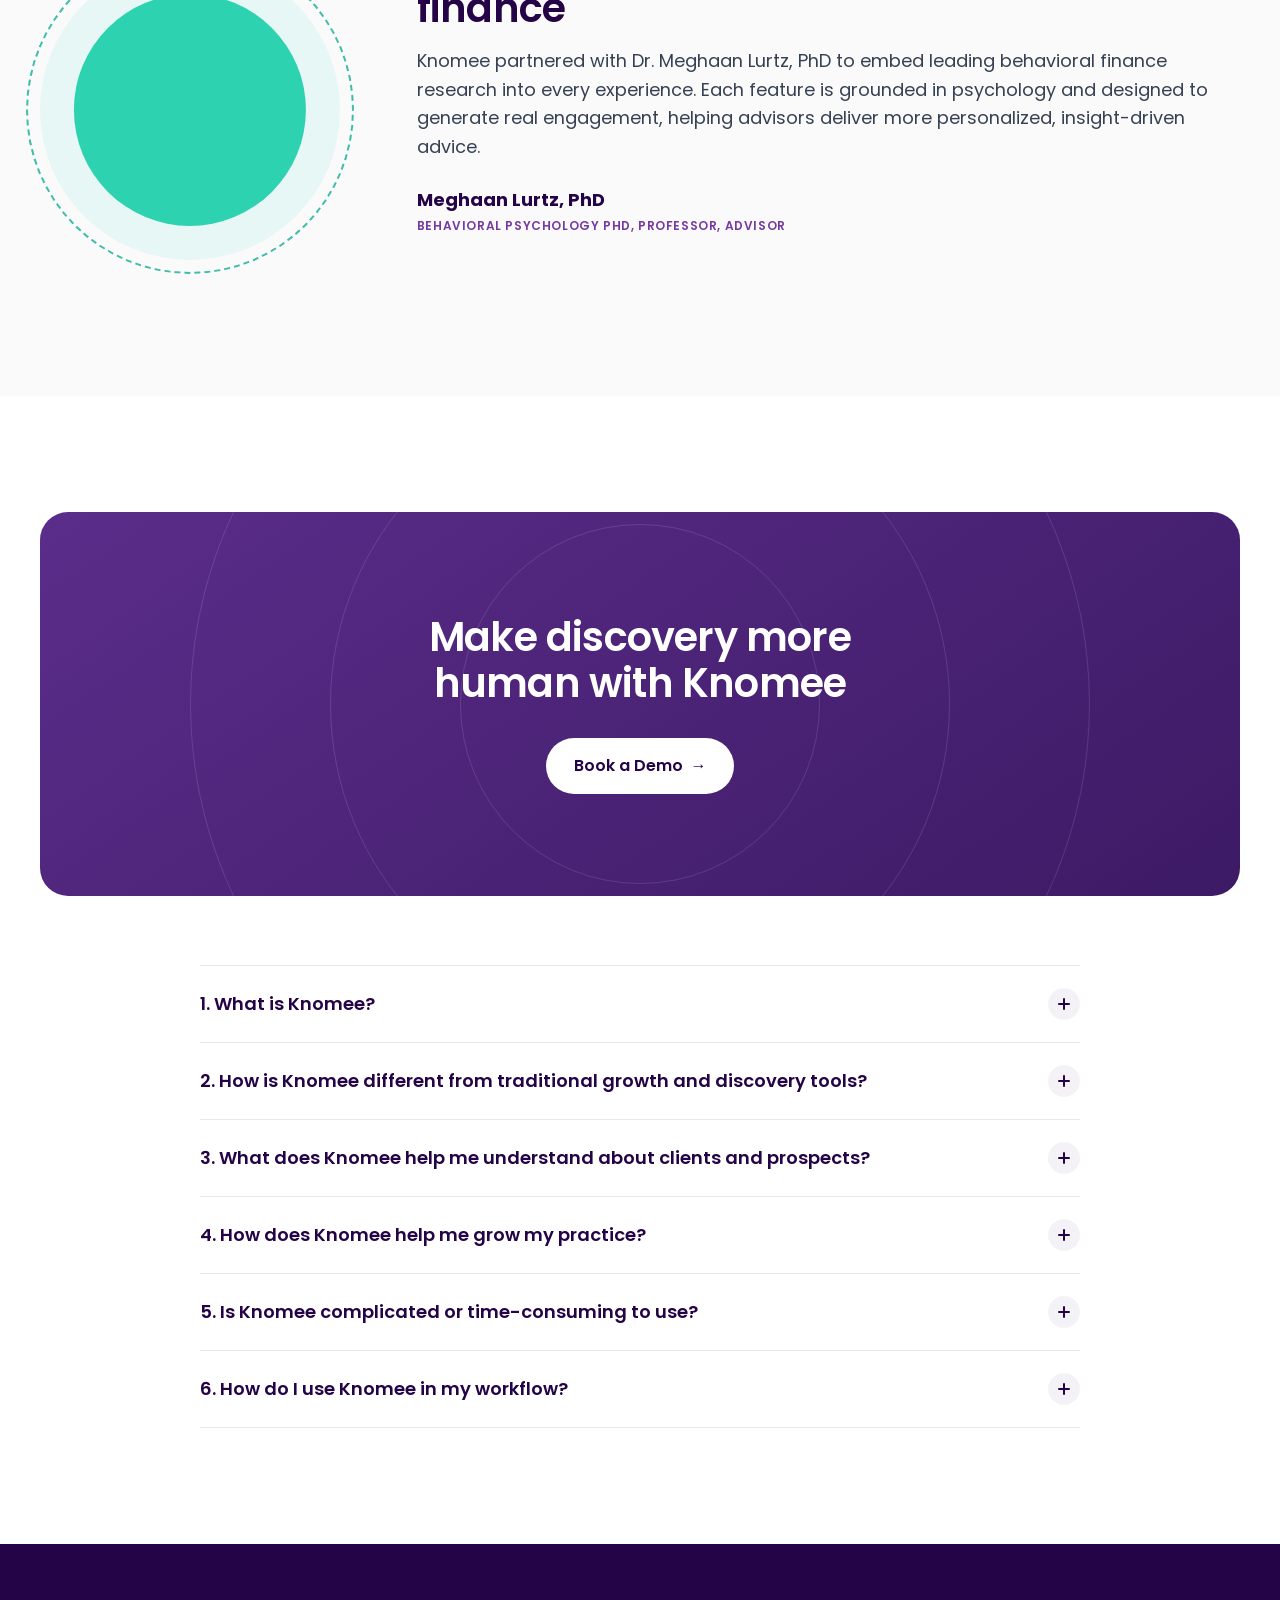
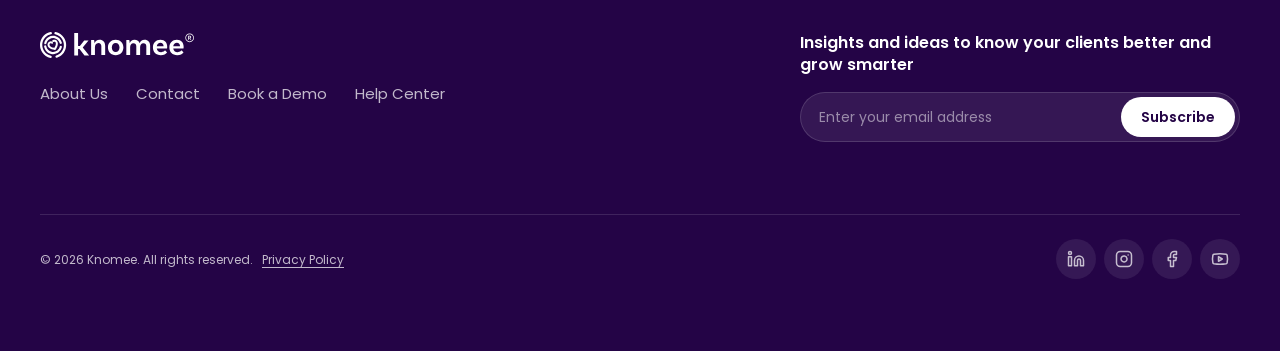
==== commit a89bd1d8: "Mockups drawn the way the product draws them Pills, scores, Financial Joy choices, the Confidence su" ====
--- a/v1/index.html
+++ b/v1/index.html
@@ -106,15 +106,14 @@
           <div class="phone-screen">
             <div class="ps ps-values is-current">
               <div class="ps-head"><img src="../assets/adventures/financial-joy.svg" alt=""><span>Financial Joy</span></div>
-              <p class="ps-q">What do you want your money to do for you?</p>
-              <p class="ps-hint">Pick two</p>
-              <div class="ps-grid">
-                <div class="ps-chip" data-v="security"><img src="../assets/values/security.png" alt=""><span>Security</span></div>
-                <div class="ps-chip" data-v="family"><img src="../assets/values/family.png" alt=""><span>Family</span></div>
-                <div class="ps-chip" data-v="independence"><img src="../assets/values/independence.png" alt=""><span>Independence</span></div>
-                <div class="ps-chip" data-v="comfort"><img src="../assets/values/comfort.png" alt=""><span>Comfort</span></div>
-                <div class="ps-chip" data-v="moment"><img src="../assets/values/moment.png" alt=""><span>Moments</span></div>
-                <div class="ps-chip" data-v="choice"><img src="../assets/values/choice.png" alt=""><span>Choice</span></div>
+              <p class="ps-kicker">Money is a tool!</p>
+              <p class="ps-q">I want money to help me with…</p>
+              <p class="ps-hint">Choose up to 3.</p>
+              <div class="joy-photos joy-photos--sm">
+                <div class="joy-photo" data-v="security"><span class="joy-photo-frame"><img src="../assets/values/security.png" alt=""><span class="joy-photo-check"><svg viewBox="0 0 16 16"><path d="M3.5 8.5l3 3 6-6.5"/></svg></span></span><span class="joy-photo-label">Security</span></div>
+                <div class="joy-photo" data-v="family"><span class="joy-photo-frame"><img src="../assets/values/family.png" alt=""><span class="joy-photo-check"><svg viewBox="0 0 16 16"><path d="M3.5 8.5l3 3 6-6.5"/></svg></span></span><span class="joy-photo-label">Supporting my family</span></div>
+                <div class="joy-photo" data-v="independence"><span class="joy-photo-frame"><img src="../assets/values/independence.png" alt=""><span class="joy-photo-check"><svg viewBox="0 0 16 16"><path d="M3.5 8.5l3 3 6-6.5"/></svg></span></span><span class="joy-photo-label">Independence</span></div>
+                <div class="joy-photo" data-v="moment"><span class="joy-photo-frame"><img src="../assets/values/moment.png" alt=""><span class="joy-photo-check"><svg viewBox="0 0 16 16"><path d="M3.5 8.5l3 3 6-6.5"/></svg></span></span><span class="joy-photo-label">Enjoying the moment</span></div>
               </div>
               <div class="ps-next">Next</div>
             </div>
@@ -128,32 +127,54 @@
                 <g class="needle"><path d="M100 100 L100 34" stroke="var(--k-plum)" stroke-width="4" stroke-linecap="round"/><circle cx="100" cy="100" r="8" fill="var(--k-plum)"/></g>
               </svg>
               <p class="dial-word">Strong</p>
-              <div class="ps-slider"><i></i><b></b></div>
+              <div class="sun-slider sun-slider--still sun-slider--sm"><i class="sun-fill"></i><span class="sun"><img src="../assets/adventures/confidence.svg" alt=""></span></div>
             </div>
             <div class="ps ps-done">
               <div class="ps-spinner"></div>
               <p class="ps-q">Building your Financial&nbsp;ID…</p>
               <div class="ps-bar"><i></i></div>
             </div>
+            <div class="ps ps-fid">
+              <div class="fid fid--phone">
+                <div class="fid-head"><span class="fid-avatar">J</span><p class="fid-title">Jordan Ellis’s Financial ID</p></div>
+                <div class="fid-sec">
+                  <p class="fid-sec-t"><img src="../assets/adventures/financial-joy.svg" alt="">Financial Joy</p>
+                  <p class="fid-sub">I want money to help me with</p>
+                  <div class="fid-pills"><span class="fid-pill">Security</span><span class="fid-pill">Supporting my family</span></div>
+                </div>
+                <div class="fid-sec">
+                  <p class="fid-sec-t"><img src="../assets/adventures/confidence.svg" alt="">Confidence</p>
+                  <div class="fid-row">
+                    <span class="fid-word">Strong</span>
+                    <svg class="dial fid-dial" viewBox="0 0 200 116">
+                      <path d="M20 100 A80 80 0 0 1 60 30.7" fill="none" stroke="var(--dial-1)" stroke-width="22"/>
+                      <path d="M63.5 28.8 A80 80 0 0 1 136.5 28.8" fill="none" stroke="var(--dial-2)" stroke-width="22"/>
+                      <path d="M140 30.7 A80 80 0 0 1 180 100" fill="none" stroke="var(--dial-3)" stroke-width="22"/>
+                      <g class="needle"><path d="M100 100 L100 34" stroke="var(--k-plum)" stroke-width="5" stroke-linecap="round"/><circle cx="100" cy="100" r="9" fill="var(--k-plum)"/></g>
+                    </svg>
+                  </div>
+                </div>
+              </div>
+            </div>
             <div class="ps-tap"></div>
           </div>
         </div>
 
         <div class="advisor-card" aria-hidden="true">
           <div class="ac-head">
-            <span class="ac-avatar">JE</span>
-            <div><b>Jordan Ellis</b><small>Prospect</small></div>
-            <span class="kq tier-3" data-kq>–</span>
+            <span class="ac-avatar">J</span>
+            <div class="ac-who"><b>Jordan Ellis <span class="new-tag">New</span></b><span class="tier-pill tier-pill--nurture" data-tier>Nurture</span></div>
+            <div class="kq-stack"><small>KQ Score</small><span class="kq tier-3" data-kq>–</span></div>
           </div>
           <div class="ac-row">
-            <span class="ac-label">Readiness</span>
-            <span class="tier-pill tier-pill--nurture" data-tier>Nurture</span>
+            <span class="ac-label">Prospect Readiness</span>
+            <b class="ac-stage" data-stage>—</b>
           </div>
           <div class="meter" data-meter><i></i><i></i><i></i><i></i><i></i></div>
           <div class="ac-label ac-mt">Values</div>
           <div class="ac-tags" data-tags></div>
           <div class="ac-starter">
-            <div class="ac-label"><span class="new-tag">New</span> Conversation starter</div>
+            <div class="ac-label">Conversation starter</div>
             <p data-starter></p>
           </div>
         </div>
@@ -225,6 +246,7 @@
         </li>
         <li class="step" data-reveal>
           <div class="step-art step-art--see" aria-hidden="true">
+            <div class="mini-head"><span>My Prospects</span><span>KQ Score</span></div>
             <div class="mini-row"><span class="ac-avatar">PN</span><b>Priya Nair</b><span class="kq">84</span></div>
             <div class="mini-row"><span class="ac-avatar">SO</span><b>Sam Okafor</b><span class="kq tier-2">61</span></div>
             <div class="mini-row"><span class="ac-avatar">DW</span><b>Dana Whitfield</b><span class="kq tier-3">32</span></div>
@@ -265,22 +287,22 @@
       <div class="mirror" data-reveal="scale">
         <div class="mirror-you">
           <div class="mirror-top">
-            <span class="adv-chip" data-adv><img src="../assets/adventures/financial-joy.svg" alt=""><span>Financial Joy</span></span>
+            <span class="adv-chip" data-adv><img src="../assets/adventures/goals.svg" alt=""><span>Goals</span></span>
             <span class="mini-live" aria-hidden="true"><b class="kq tier-3" data-mini-kq>–</b></span>
             <ol class="dots" aria-hidden="true"><li class="on"></li><li></li><li></li></ol>
           </div>
 
           <div class="q-steps">
             <div class="q-step" data-q="0">
-              <p class="q-title" id="q0">What do you want your money to do for you?</p>
-              <p class="q-hint">Pick two</p>
-              <div class="q-chips" role="group" aria-labelledby="q0">
-                <button type="button" class="q-chip" aria-pressed="false" data-value="Security"><img src="../assets/values/security.png" alt=""><span>Security</span></button>
-                <button type="button" class="q-chip" aria-pressed="false" data-value="Family"><img src="../assets/values/family.png" alt=""><span>Family</span></button>
-                <button type="button" class="q-chip" aria-pressed="false" data-value="Independence"><img src="../assets/values/independence.png" alt=""><span>Independence</span></button>
-                <button type="button" class="q-chip" aria-pressed="false" data-value="Comfort"><img src="../assets/values/comfort.png" alt=""><span>Comfort</span></button>
-                <button type="button" class="q-chip" aria-pressed="false" data-value="Moments"><img src="../assets/values/moment.png" alt=""><span>Moments</span></button>
-                <button type="button" class="q-chip" aria-pressed="false" data-value="Choice"><img src="../assets/values/choice.png" alt=""><span>Choice</span></button>
+              <p class="q-title" id="q0">Add a Goal</p>
+              <p class="q-hint">Select a goal</p>
+              <div class="goal-cards" role="radiogroup" aria-labelledby="q0">
+                <button type="button" role="radio" aria-checked="false" class="goal-card" data-goal="Family and relationships"><img src="../assets/goals/family.png" alt="Family and relationships"><span class="joy-photo-check"><svg viewBox="0 0 16 16"><path d="M3.5 8.5l3 3 6-6.5"/></svg></span></button>
+                <button type="button" role="radio" aria-checked="false" class="goal-card" data-goal="Health and wellness"><img src="../assets/goals/health.png" alt="Health and wellness"><span class="joy-photo-check"><svg viewBox="0 0 16 16"><path d="M3.5 8.5l3 3 6-6.5"/></svg></span></button>
+                <button type="button" role="radio" aria-checked="false" class="goal-card" data-goal="Hobbies and interests"><img src="../assets/goals/hobbies.png" alt="Hobbies and interests"><span class="joy-photo-check"><svg viewBox="0 0 16 16"><path d="M3.5 8.5l3 3 6-6.5"/></svg></span></button>
+                <button type="button" role="radio" aria-checked="false" class="goal-card" data-goal="Home life"><img src="../assets/goals/home.png" alt="Home life"><span class="joy-photo-check"><svg viewBox="0 0 16 16"><path d="M3.5 8.5l3 3 6-6.5"/></svg></span></button>
+                <button type="button" role="radio" aria-checked="false" class="goal-card" data-goal="Financial planning and management"><img src="../assets/goals/planning.png" alt="Financial planning and management"><span class="joy-photo-check"><svg viewBox="0 0 16 16"><path d="M3.5 8.5l3 3 6-6.5"/></svg></span></button>
+                <button type="button" role="radio" aria-checked="false" class="goal-card" data-goal="Work and career"><img src="../assets/goals/work.png" alt="Work and career"><span class="joy-photo-check"><svg viewBox="0 0 16 16"><path d="M3.5 8.5l3 3 6-6.5"/></svg></span></button>
               </div>
             </div>
             <div class="q-step" data-q="1" hidden>
@@ -295,16 +317,20 @@
                 <p class="q-gauge-word" data-gauge-word>Moderate</p>
               </div>
               <div class="q-range">
-                <input id="q-conf" type="range" min="0" max="100" step="1" value="50">
+                <div class="sun-slider is-untouched" data-sun>
+                  <i class="sun-fill"></i>
+                  <span class="sun" aria-hidden="true"><img src="../assets/adventures/confidence.svg" alt=""></span>
+                  <input id="q-conf" type="range" min="0" max="100" step="1" value="50">
+                </div>
               </div>
             </div>
             <div class="q-step" data-q="2" hidden>
-              <p class="q-title" id="q2">Add a life event</p>
+              <p class="q-title" id="q2">Add a Life Event</p>
               <div class="q-events" role="radiogroup" aria-labelledby="q2">
                 <button type="button" role="radio" aria-checked="false" class="q-event" data-event="Retirement"><img src="../assets/life-events/retirement.svg" alt=""><span>Retirement</span></button>
                 <button type="button" role="radio" aria-checked="false" class="q-event" data-event="New Business"><img src="../assets/life-events/new-business.svg" alt=""><span>New Business</span></button>
                 <button type="button" role="radio" aria-checked="false" class="q-event" data-event="Property Purchase"><img src="../assets/life-events/property-purchase.svg" alt=""><span>Property Purchase</span></button>
-                <button type="button" role="radio" aria-checked="false" class="q-event" data-event="Education"><img src="../assets/life-events/education.svg" alt=""><span>Education</span></button>
+                <button type="button" role="radio" aria-checked="false" class="q-event" data-event="Graduation"><img src="../assets/life-events/education.svg" alt=""><span>Graduation</span></button>
                 <button type="button" role="radio" aria-checked="false" class="q-event" data-event="New Baby"><img src="../assets/life-events/new-baby.svg" alt=""><span>New Baby</span></button>
                 <button type="button" role="radio" aria-checked="false" class="q-event" data-event="Relocation"><img src="../assets/life-events/relocation.svg" alt=""><span>Relocation</span></button>
               </div>
@@ -333,14 +359,15 @@
               <span class="tier-pill tier-pill--nurture" data-m-tier>Nurture</span>
             </div>
           </div>
+          <div class="ma-row"><span class="ma-k">Prospect Readiness</span><b data-m-stage>—</b></div>
           <div class="meter meter--dark" data-m-meter><i></i><i></i><i></i><i></i><i></i></div>
           <dl class="ma-list">
-            <div><dt>Values</dt><dd data-m-values><span class="ma-empty">—</span></dd></div>
+            <div><dt>Goal</dt><dd data-m-goal><span class="ma-empty">—</span></dd></div>
             <div><dt>Confidence</dt><dd><span data-m-conf class="ma-empty">—</span></dd></div>
             <div><dt>Life Events</dt><dd data-m-event><span class="ma-empty">—</span></dd></div>
           </dl>
           <div class="ma-starter">
-            <span class="ma-k"><span class="new-tag">New</span> Conversation starter</span>
+            <span class="ma-k">Conversation starter</span>
             <p data-m-starter><span class="ma-empty">—</span></p>
           </div>
         </div>
@@ -350,25 +377,27 @@
 
   <!-- ======================= THREE MORE FEATURES ======================= -->
   <section class="section explorer">
-    <div class="container" data-tabs>
+    <div class="container">
       <div class="ex-grid">
-        <div class="ex-list" role="tablist" aria-orientation="vertical" aria-label="Knomee" data-stagger>
-          <button role="tab" id="t-uncover" aria-controls="p-uncover" aria-selected="true" data-reveal><span class="ex-n" aria-hidden="true"></span>Uncover insights they’ve never known how to explain</button>
-          <button role="tab" id="t-deep" aria-controls="p-deep" aria-selected="false" data-reveal><span class="ex-n" aria-hidden="true"></span>Go deep with meaningful conversations every time</button>
-          <button role="tab" id="t-scale" aria-controls="p-scale" aria-selected="false" data-reveal><span class="ex-n" aria-hidden="true"></span>Scale behavioral discovery across your business</button>
-        </div>
+        <nav class="ex-list" aria-label="Knomee features">
+          <a class="ex-item is-active" href="#p-uncover"><span class="ex-n" aria-hidden="true"></span>Uncover insights they’ve never known how to explain</a>
+          <a class="ex-item" href="#p-deep"><span class="ex-n" aria-hidden="true"></span>Go deep with meaningful conversations every time</a>
+          <a class="ex-item" href="#p-scale"><span class="ex-n" aria-hidden="true"></span>Scale behavioral discovery across your business</a>
+        </nav>
 
         <div class="ex-panels">
-          <div class="panel" role="tabpanel" id="p-uncover" aria-labelledby="t-uncover">
+          <div class="panel" id="p-uncover" data-reveal="fade">
+            <h3 class="ex-h">Uncover insights they’ve never known how to explain</h3>
             <div class="panel-ui ui-table" aria-hidden="true">
               <div class="ui-bar"><b>My Prospects</b><span class="ui-search"></span></div>
+              <div class="ui-cols"><span>Name</span><span>KQ Score</span></div>
               <div class="ui-group g1">Tier 1 — Ready Now</div>
-              <div class="ui-row"><span class="ac-avatar">PN</span><span class="ui-name">Priya Nair<small>Security · Family</small></span><span class="kq">84</span></div>
-              <div class="ui-row"><span class="ac-avatar">JE</span><span class="ui-name">Jordan Ellis<small>Family · Moments</small> <span class="new-tag">New</span></span><span class="kq">78</span></div>
+              <div class="ui-row"><span class="ac-avatar">P</span><span class="ui-name"><span class="ui-nm">Priya Nair</span><small>Security · Supporting my family</small></span><span class="kq">84</span></div>
+              <div class="ui-row"><span class="ac-avatar">J</span><span class="ui-name"><span class="ui-nm">Jordan Ellis <span class="new-tag">New</span></span><small>Supporting my family · Enjoying the moment</small></span><span class="kq">78</span></div>
               <div class="ui-group g2">Tier 2 — Considering</div>
-              <div class="ui-row"><span class="ac-avatar">SO</span><span class="ui-name">Sam Okafor<small>Independence · Choice</small></span><span class="kq tier-2">61</span></div>
+              <div class="ui-row"><span class="ac-avatar">S</span><span class="ui-name"><span class="ui-nm">Sam Okafor</span><small>Independence · Choice</small></span><span class="kq tier-2">61</span></div>
               <div class="ui-group g3">Tier 3 — Nurture</div>
-              <div class="ui-row"><span class="ac-avatar">DW</span><span class="ui-name">Dana Whitfield<small>Comfort</small></span><span class="kq tier-3">32</span></div>
+              <div class="ui-row"><span class="ac-avatar">D</span><span class="ui-name"><span class="ui-nm">Dana Whitfield</span><small>Comfort</small></span><span class="kq tier-3">32</span></div>
             </div>
             <div class="panel-copy">
               <p>Knomee uses behavioral finance to surface values, emotions, and decision readiness, and gives even meeting-averse clients the language to share them.</p>
@@ -379,11 +408,12 @@
             </div>
           </div>
 
-          <div class="panel" role="tabpanel" id="p-deep" aria-labelledby="t-deep" hidden>
+          <div class="panel" id="p-deep" data-reveal="fade">
+            <h3 class="ex-h">Go deep with meaningful conversations every time</h3>
             <div class="panel-ui ui-starters" aria-hidden="true">
-              <div class="ui-bar"><b>Priya Nair</b><span class="kq">84</span></div>
-              <div class="us-values"><span><img src="../assets/values/security.png" alt="">Security</span><span><img src="../assets/values/family.png" alt="">Family</span></div>
-              <div class="us-q"><span class="new-tag">New</span><p>“What would feeling secure look like for your family?”</p></div>
+              <div class="ui-bar"><b>Priya Nair</b><span class="kq-stack kq-stack--row"><small>KQ Score</small><span class="kq">84</span></span></div>
+              <div class="us-values"><span><img src="../assets/values/security.png" alt="">Security</span><span><img src="../assets/values/family.png" alt="">Supporting my family</span></div>
+              <div class="us-q"><p>“What would feeling secure look like for your family?”</p></div>
               <div class="us-q"><p>“Who do you most want to spend more time with?”</p></div>
               <div class="us-q"><p>“What’s one decision you keep putting off?”</p></div>
             </div>
@@ -396,7 +426,8 @@
             </div>
           </div>
 
-          <div class="panel" role="tabpanel" id="p-scale" aria-labelledby="t-scale" hidden>
+          <div class="panel" id="p-scale" data-reveal="fade">
+            <h3 class="ex-h">Scale behavioral discovery across your business</h3>
             <div class="panel-ui ui-client" aria-hidden="true">
               <div class="ui-bar ui-bar--client"><b>The Ellis Household</b><span class="tier-pill">Engaged</span></div>
               <div class="uc-grid">
@@ -406,14 +437,15 @@
                   <b class="uc-big">Strong</b>
                 </div>
                 <div class="uc-card">
-                  <span class="ac-label">Engagement</span>
+                  <span class="ac-label">Goal Readiness</span>
+                  <p class="uc-goal">Family beach vacation</p>
                   <div class="meter meter--client"><i class="on"></i><i class="on"></i><i class="on"></i><i class="on"></i><i></i></div>
                   <b class="uc-big">Action</b>
                 </div>
                 <div class="uc-card uc-wide">
                   <span class="ac-label">Life Events</span>
                   <div class="uc-events">
-                    <span><img src="../assets/life-events/empty-nester.svg" alt="">Empty Nester <span class="new-tag">New</span></span>
+                    <span><img src="../assets/life-events/empty-nester.svg" alt="">Empty Nester</span>
                     <span><img src="../assets/life-events/vacation.svg" alt="">Vacation</span>
                     <span><img src="../assets/life-events/retirement.svg" alt="">Retirement</span>
                   </div>
@@ -512,6 +544,7 @@
   <section class="section partner">
     <div class="container partner-grid">
       <div class="partner-photo" data-reveal="scale">
+        <span class="partner-disc" aria-hidden="true"></span>
         <img src="https://images.squarespace-cdn.com/content/v1/66d9b67dc340d3744c681338/a92f0d07-c528-4548-875a-3867bc26aeb6/Meg.png" alt="Meghaan Lurtz, PhD" width="320" height="320">
       </div>
       <div class="partner-copy" data-stagger>
--- a/shared/site.css
+++ b/shared/site.css
@@ -284,19 +284,26 @@
 .icon-chip--teal { background: var(--k-teal-light); color: var(--k-ocean); }
 
 /* ---------- Product atoms (from the design system) ---------- */
+/* The KQ score as the product draws it: an outlined box in its tier's colour.
+   Clients' scores are all one ocean (.kq.is-client). */
 .kq {
   display: inline-grid; place-items: center; width: var(--badge-w); height: var(--badge-h);
-  border-radius: var(--radius-md); font-size: var(--text-2xl); font-weight: var(--weight-bold);
-  color: var(--k-white); background: var(--kq-1); font-variant-numeric: tabular-nums;
-}
-/* Ink on the light tiers — contrast audit, option B. */
-.kq.tier-2 { background: var(--kq-2); color: var(--k-plum-ink); }
-.kq.tier-3 { background: var(--kq-3); color: var(--k-plum-ink); }
+  border-radius: var(--radius-md); border: var(--border-thick) solid currentColor; background: transparent;
+  font-size: 17px; font-weight: var(--weight-bold); color: var(--prospect-1); font-variant-numeric: tabular-nums;
+}
+.kq.tier-2 { color: var(--prospect-2); }
+.kq.tier-3 { color: var(--prospect-3); }
+.kq.is-client { color: var(--k-ocean); }
+/* The product's row pill: New is grape with white, Updated is the light
+   purple with plum ink, Sensitive is the warning pair. It sits right after a
+   name or a goal's title, never on its own. */
 .new-tag {
-  display: inline-flex; align-items: center; height: 20px; padding: 0 8px; border-radius: var(--radius-lg);
-  background: var(--status-new); color: var(--k-plum); font-size: var(--text-xs);
-  font-weight: var(--weight-medium); letter-spacing: var(--tracking-tag);
-}
+  display: inline-flex; align-items: center; height: 16px; padding: 0 9px; border-radius: var(--radius-pill);
+  background: var(--k-grape); color: var(--k-white); font-size: 11px; font-weight: var(--weight-medium);
+  line-height: 1; letter-spacing: 0; white-space: nowrap; vertical-align: middle;
+}
+.new-tag.is-updated { background: var(--k-grape-light); color: var(--k-plum); }
+.new-tag.is-sensitive { background: var(--k-amber-light); color: var(--k-amber-ink); }
 .meter { display: grid; grid-template-columns: repeat(5, 1fr); gap: 4px; }
 .meter i { height: 8px; border-radius: 4px; background: var(--bar-off); transition: background var(--dur-slow) var(--ease-out); }
 .meter i.on:nth-child(1) { background: var(--bar-1); }
@@ -505,6 +512,95 @@
 .video.is-playing .video-play { opacity: 0; pointer-events: none; transform: scale(0.8); transition: opacity var(--dur-mid), transform var(--dur-mid); }
 @keyframes ring { 0% { transform: scale(0.92); opacity: 1; } 100% { transform: scale(1.3); opacity: 0; } }
 
+/* ---------- Sun slider ----------
+   The Confidence adventure's own handle, as in the product: the sun rides
+   a grey track that warms to gold behind it, turns as it moves, breathes
+   until it's first touched and swells while held. The real range input
+   sits invisibly on top, so pointer, touch and keys all work. Add
+   .sun-slider--still for a display-only one inside an animated mockup. */
+:root { --sun-1: #ffe59a; --sun-2: #ffb020; }   /* the product's sunrise golds */
+.sun-slider { --v: 50; position: relative; height: 48px; display: flex; align-items: center; margin: 0 18px; }
+.sun-slider::before { content: ""; position: absolute; left: 0; right: 0; height: 9px; border-radius: 5px; background: #e8e7ec; }
+.sun-fill { position: absolute; left: 0; width: calc(var(--v) * 1%); height: 9px; border-radius: 5px; background: linear-gradient(90deg, var(--sun-1), var(--sun-2)); }
+.sun {
+  position: absolute; left: calc(var(--v) * 1%); top: 50%; width: 36px; height: 36px; margin: -18px 0 0 -18px;
+  display: grid; place-items: center; border-radius: 50%; pointer-events: none;
+  transition: transform 0.2s cubic-bezier(0.2, 1.4, 0.4, 1), filter 0.3s ease, box-shadow 0.2s ease;
+}
+.sun img { width: 100%; height: 100%; filter: drop-shadow(0 2px 3px rgba(20, 10, 40, 0.28)) drop-shadow(0 0 1px rgba(20, 10, 40, 0.25)); transform: rotate(calc(var(--v) * 1.8deg)); }
+.sun-slider.is-untouched .sun { filter: saturate(0.5) brightness(1.05); animation: sunBeckon 1.8s ease-in-out 0.6s infinite; }
+@keyframes sunBeckon { 50% { transform: scale(1.15); } }
+.sun-slider.is-held .sun { transform: scale(1.3); box-shadow: 0 0 0 10px rgba(255, 176, 32, 0.18); }
+.sun-slider input {
+  -webkit-appearance: none; appearance: none; position: absolute; top: 0; bottom: 0; left: -18px; width: calc(100% + 36px); height: 100%;
+  margin: 0; background: transparent; opacity: 0; cursor: grab; touch-action: none;
+}
+.sun-slider input::-webkit-slider-thumb { -webkit-appearance: none; appearance: none; width: 36px; height: 36px; }
+.sun-slider input::-moz-range-thumb { width: 36px; height: 36px; border: 0; }
+.sun-slider.is-held input { cursor: grabbing; }
+.sun-slider:has(input:focus-visible) .sun { box-shadow: var(--ring); }
+.sun-slider--still .sun-fill { transition: width 1.4s var(--ease-pop); }
+.sun-slider--still .sun { transition: left 1.4s var(--ease-pop); }
+.sun-slider--still .sun img { transition: transform 1.4s var(--ease-pop); }
+.sun-slider--sm { height: 32px; margin: 0 13px; }
+.sun-slider--sm::before, .sun-slider--sm .sun-fill { height: 7px; }
+.sun-slider--sm .sun { width: 26px; height: 26px; margin: -13px 0 0 -13px; }
+
+/* ---------- Financial Joy photo option ----------
+   As in the product: a square photo with its label under it. Chosen, a lime
+   ring is drawn inside the frame (so the grid never moves), the picture
+   leans in, a plum check pops in at the corner and its tick draws itself,
+   and the label goes bold. When the limit is reached the rest fade back.
+   <button class="joy-photo" aria-pressed="false"><span class="joy-photo-frame">
+     <img …><span class="joy-photo-check"><svg viewBox="0 0 16 16"><path d="M3.5 8.5l3 3 6-6.5"/></svg></span>
+   </span><span class="joy-photo-label">Security</span></button> */
+.joy-photos { display: grid; grid-template-columns: 1fr 1fr; gap: 12px 14px; }
+.joy-photo { display: flex; flex-direction: column; align-items: center; gap: 6px; padding: 0; border: 0; background: none; font: inherit; cursor: pointer; transition: opacity var(--dur-fast) var(--ease-out); }
+.joy-photo-frame { position: relative; display: block; width: 100%; aspect-ratio: 1; border-radius: 18px; overflow: hidden; transition: transform 0.3s var(--ease-out), box-shadow 0.3s var(--ease-out); }
+.joy-photo-frame img { position: absolute; inset: 0; width: 100%; height: 100%; object-fit: cover; transition: transform 0.24s var(--ease-out); }
+.joy-photo-frame::after { content: ""; position: absolute; inset: 0; border-radius: inherit; box-shadow: inset 0 0 0 0 var(--k-lime); transition: box-shadow 0.18s var(--ease-out); pointer-events: none; }
+.joy-photo.is-on .joy-photo-frame::after, .joy-photo[aria-pressed="true"] .joy-photo-frame::after { box-shadow: inset 0 0 0 7px var(--k-lime); }
+.joy-photo.is-on .joy-photo-frame img, .joy-photo[aria-pressed="true"] .joy-photo-frame img { transform: scale(1.04); }
+.joy-photo:not(.is-full):hover .joy-photo-frame { transform: translateY(-2px); box-shadow: 0 10px 20px -10px rgba(36, 4, 70, 0.35); }
+.joy-photo:active .joy-photo-frame { transform: scale(0.97); }
+.joy-photo-check {
+  position: absolute; top: 10px; right: 10px; z-index: 1; display: grid; place-items: center; width: 28px; height: 28px;
+  border-radius: 50%; background: var(--k-plum); box-shadow: 0 2px 6px rgba(36, 4, 70, 0.3);
+  opacity: 0; transform: scale(0.4); transition: opacity 0.2s ease, transform 0.35s cubic-bezier(0.2, 1.6, 0.4, 1); pointer-events: none;
+}
+.joy-photo-check svg { width: 16px; height: 16px; fill: none; stroke: var(--k-lime); stroke-width: 2.4; stroke-linecap: round; stroke-linejoin: round; stroke-dasharray: 16; stroke-dashoffset: 16; }
+.joy-photo.is-on .joy-photo-check, .joy-photo[aria-pressed="true"] .joy-photo-check { opacity: 1; transform: none; }
+.joy-photo.is-on .joy-photo-check svg, .joy-photo[aria-pressed="true"] .joy-photo-check svg { animation: joyTick 0.32s 0.12s ease-out forwards; }
+@keyframes joyTick { to { stroke-dashoffset: 0; } }
+.joy-photo-label { font-size: var(--text-lg); line-height: 1.3; text-align: center; color: var(--text-strong); }
+.joy-photo.is-on .joy-photo-label, .joy-photo[aria-pressed="true"] .joy-photo-label { font-weight: var(--weight-bold); }
+.joy-photo.is-full { opacity: 0.45; cursor: default; }
+/* Inside a phone mockup: the same option, scaled down. */
+.joy-photos--sm { gap: 6px 8px; }
+.joy-photos--sm .joy-photo { gap: 3px; }
+.joy-photos--sm .joy-photo-frame { border-radius: 11px; }
+.joy-photos--sm .joy-photo.is-on .joy-photo-frame::after { box-shadow: inset 0 0 0 4px var(--k-lime); }
+.joy-photos--sm .joy-photo-check { top: 5px; right: 5px; width: 18px; height: 18px; }
+.joy-photos--sm .joy-photo-check svg { width: 11px; height: 11px; }
+.joy-photos--sm .joy-photo-label { font-size: var(--text-2xs); }
+
+/* ---------- Financial ID (the client's side: ocean headings, outlined pills) ---------- */
+.fid { padding: 16px; border: 1px solid var(--k-line); border-radius: 16px; background: var(--k-white); text-align: left; }
+.fid-head { display: flex; align-items: center; gap: 10px; padding-bottom: 12px; }
+.fid-avatar { flex: none; display: grid; place-items: center; width: 36px; height: 36px; border-radius: 50%; background: var(--avatar-bg-client); color: var(--avatar-ink-client); font-size: var(--text-md); font-weight: var(--weight-bold); }
+.fid-title { font-size: var(--text-2xl); font-weight: var(--weight-bold); line-height: 1.2; color: var(--k-ocean); }
+.fid-sec { padding: 12px 0; border-top: 1px solid var(--k-line); }
+.fid-sec:last-child { padding-bottom: 0; }
+.fid-sec-t { display: flex; align-items: center; gap: 8px; font-size: var(--text-md); font-weight: var(--weight-semibold); color: var(--k-plum); }
+.fid-sec-t img { width: 20px; height: 20px; border-radius: 50%; }
+.fid-sub { margin: 8px 0 6px; font-size: var(--text-base); color: var(--k-ocean); }
+.fid-pills { display: flex; flex-wrap: wrap; gap: 6px; }
+.fid-pill { display: inline-flex; align-items: center; padding: 6px 12px; border: 1px solid var(--k-line); border-radius: var(--radius-pill); background: var(--k-white); font-size: var(--text-base); color: var(--k-ink); }
+.fid-row { display: flex; align-items: center; justify-content: space-between; gap: 12px; margin-top: 8px; }
+.fid-word { font-size: var(--text-xl); font-weight: var(--weight-semibold); color: var(--k-ink); }
+.fid-event { display: flex; align-items: center; gap: 8px; margin-top: 8px; font-size: var(--text-md); font-weight: var(--weight-semibold); color: var(--k-ocean); }
+.fid-event img { width: 22px; height: 22px; object-fit: contain; }
+
 /* ---------- Closing (versions restyle freely) ---------- */
 .closing { text-align: center; }
 .closing h2 { max-width: 16ch; margin: 0 auto var(--space-32); }
--- a/v1/v1.css
+++ b/v1/v1.css
@@ -28,8 +28,8 @@
 .video--hero .video-play { width: 96px; height: 96px; margin: -48px 0 0 -48px; }
 .video--hero .video-play svg { width: 34px; height: 34px; }
 
-/* the play/check pip on chosen chips */
-.q-chip::after, .q-event::after {
+/* the check pip on a chosen life event */
+.q-event::after {
   content: ""; position: absolute; top: -8px; right: -8px; width: 24px; height: 24px; border-radius: 50%;
   background: var(--k-plum) url("data:image/svg+xml,%3Csvg xmlns='http://www.w3.org/2000/svg' viewBox='0 0 12 12'%3E%3Cpath d='M2.5 6.2 5 8.5l4.5-5' fill='none' stroke='white' stroke-width='1.8' stroke-linecap='round' stroke-linejoin='round'/%3E%3C/svg%3E") center/14px no-repeat;
   box-shadow: 0 0 0 3px var(--k-white); transform: scale(0); transition: transform 0.4s var(--ease-pop);
@@ -62,19 +62,13 @@
 .ps-head { display: flex; align-items: center; gap: 6px; }
 .ps-head img { width: 20px; height: 20px; border-radius: 50%; box-shadow: 0 0 0 1px var(--k-line); }
 .ps-head span { font-size: var(--text-xs); font-weight: var(--weight-semibold); color: var(--k-grape); }
-.ps-q { margin: 10px 0 2px; font-size: var(--text-base); font-weight: var(--weight-semibold); line-height: 1.3; color: var(--k-plum); }
-.ps-hint { font-size: var(--text-2xs); color: var(--text-muted); }
-.ps-grid { display: grid; grid-template-columns: 1fr 1fr; gap: 6px; margin-top: 8px; }
-.ps-chip { position: relative; padding: 4px 4px 5px; border: 1.5px solid var(--k-line); border-radius: 10px; background: var(--k-white); transition: border-color var(--dur-base), background var(--dur-base), transform 0.35s var(--ease-pop); }
-.ps-chip img { width: 100%; aspect-ratio: 4 / 3; object-fit: cover; border-radius: 7px; }
-.ps-chip span { display: block; margin-top: 3px; text-align: center; font-size: var(--text-2xs); font-weight: var(--weight-semibold); color: var(--k-plum); }
-.ps-chip::after {
+.ps-kicker { margin-top: 10px; font-size: var(--text-2xs); font-weight: var(--weight-semibold); color: var(--k-ocean); }
+.ps-q { margin: 2px 0 2px; font-size: var(--text-base); font-weight: var(--weight-semibold); line-height: 1.3; color: var(--k-plum); }
+.ps-hint { margin-bottom: 8px; font-size: var(--text-2xs); color: var(--text-muted); }
   content: ""; position: absolute; top: -5px; right: -5px; width: 16px; height: 16px; border-radius: 50%;
   background: var(--k-plum) url("data:image/svg+xml,%3Csvg xmlns='http://www.w3.org/2000/svg' viewBox='0 0 12 12'%3E%3Cpath d='M2.5 6.2 5 8.5l4.5-5' fill='none' stroke='white' stroke-width='1.8' stroke-linecap='round' stroke-linejoin='round'/%3E%3C/svg%3E") center/10px no-repeat;
   box-shadow: 0 0 0 2px var(--k-white); transform: scale(0); transition: transform 0.35s var(--ease-pop);
 }
-.ps-chip.is-picked { border-color: var(--k-plum); background: var(--k-plum-wash); transform: scale(1.03); }
-.ps-chip.is-picked::after { transform: scale(1); }
 .ps-next { margin-top: auto; height: 34px; display: grid; place-items: center; border-radius: var(--radius-pill); background: var(--k-plum); color: var(--k-white); font-size: var(--text-sm); font-weight: var(--weight-semibold); transition: transform var(--dur-base) var(--ease-out); }
 .ps-next.is-pressed { transform: scale(0.96); }
 .stage-phone .dial { margin-top: 14px; }
@@ -82,11 +76,9 @@
 .ps-confidence.is-strong .needle { transform: rotate(52deg); }
 .dial-word { text-align: center; font-size: var(--text-xl); font-weight: var(--weight-bold); color: var(--k-plum); opacity: 0; transition: opacity var(--dur-slow) var(--ease-out) 0.9s; }
 .ps-confidence.is-strong .dial-word { opacity: 1; }
-.ps-slider { --v: 18%; position: relative; height: 5px; margin: 20px 6px 0; border-radius: 3px; background: var(--bar-off); }
-.ps-slider i { position: absolute; inset: 0 auto 0 0; width: var(--v); border-radius: 3px; background: var(--k-plum); transition: width 1.4s var(--ease-pop); }
-.ps-slider b { position: absolute; top: 50%; left: var(--v); width: 18px; height: 18px; margin: -9px 0 0 -9px; border-radius: 50%; background: var(--k-white); border: 3px solid var(--k-plum); box-shadow: var(--elev-1); transition: left 1.4s var(--ease-pop); }
-.ps-confidence.is-strong .ps-slider { --v: 84%; }
-.ps-done { align-items: center; justify-content: center; text-align: center; gap: 4px; }
+.ps-confidence .sun-slider { --v: 18; margin-top: 18px; }
+.ps-confidence.is-strong .sun-slider { --v: 84; }
+.ps-confidence.is-strong .ps-done { align-items: center; justify-content: center; text-align: center; gap: 4px; }
 .ps-spinner { width: 40px; height: 40px; margin-bottom: 8px; border-radius: 50%; border: 4px solid var(--k-teal-light); border-top-color: var(--k-teal); animation: spin 0.9s linear infinite; }
 .ps-bar { width: 70%; height: 5px; margin-top: 12px; border-radius: 3px; background: var(--k-teal-light); overflow: hidden; }
 .ps-bar i { display: block; height: 100%; width: 0; background: var(--k-teal); border-radius: 3px; transition: width 2s var(--ease-standard); }
@@ -103,6 +95,57 @@
 .stage-pause svg { width: 14px; height: 14px; }
 .stage-pause .i-play, .stage-pause[aria-pressed="true"] .i-pause { display: none; }
 .stage-pause[aria-pressed="true"] .i-play { display: block; }
+
+/* The Financial ID the phone builds: the shared .fid, sized for the phone. */
+.ps-fid { padding: 34px 8px 10px; }
+.fid--phone { padding: 4px 4px 0; border: 0; }
+.fid--phone .fid-head { gap: 8px; padding-bottom: 8px; }
+.fid--phone .fid-avatar { width: 26px; height: 26px; font-size: var(--text-sm); }
+.fid--phone .fid-title { font-size: var(--text-lg); }
+.fid--phone .fid-sec { padding: 9px 0; }
+.fid--phone .fid-sec-t { font-size: var(--text-sm); gap: 6px; }
+.fid--phone .fid-sec-t img { width: 18px; height: 18px; }
+.fid--phone .fid-sub { margin: 6px 0 5px; font-size: var(--text-xs); }
+.fid--phone .fid-pills { gap: 4px; }
+.fid--phone .fid-pill { padding: 4px 9px; font-size: var(--text-xs); }
+.fid--phone .fid-word { font-size: var(--text-lg); }
+.fid-dial { width: 76px; }
+.fid-dial .needle { transform: rotate(52deg); }
+.ps-fid.is-current .fid-sec { animation: rowIn 0.5s var(--ease-pop) both; }
+.ps-fid.is-current .fid-sec:nth-child(3) { animation-delay: 0.12s; }
+
+/* Labels on every score and stage, as the product labels them */
+.kq-stack { display: grid; justify-items: center; gap: 3px; margin-left: auto; }
+.kq-stack small { font-size: var(--text-2xs); font-weight: var(--weight-semibold); letter-spacing: var(--tracking-group); text-transform: uppercase; color: var(--k-slate); }
+.kq-stack--row { display: inline-flex; align-items: center; gap: 8px; }
+.ac-who { display: grid; justify-items: start; gap: 4px; }
+.ac-who b { display: inline-flex; align-items: center; gap: 6px; }
+.ac-stage { font-size: var(--text-base); font-weight: var(--weight-semibold); color: var(--k-plum); }
+.step-art--see .mini-head { justify-self: stretch; }
+.mini-head, .ui-cols { display: flex; justify-content: space-between; padding: 0 10px 2px; font-size: var(--text-2xs); font-weight: var(--weight-semibold); letter-spacing: var(--tracking-group); text-transform: uppercase; color: var(--k-slate); }
+.ui-cols { padding: 10px 6px 0; }
+.ui-nm { display: inline-flex; align-items: center; gap: 6px; }
+.q-kicker { font-size: var(--text-md); font-weight: var(--weight-semibold); color: var(--k-ocean); }
+/* Goal cards: the product's illustrated goal categories. Chosen, they wear the
+   same lime ring and plum check as a Financial Joy photo. */
+.goal-cards { display: grid; grid-template-columns: repeat(3, minmax(0, 1fr)); gap: 12px; }
+.goal-card { position: relative; padding: 0; border: 0; border-radius: 14px; background: none; cursor: pointer; transition: transform 0.3s var(--ease-out), box-shadow 0.3s var(--ease-out); }
+.goal-card img { display: block; width: 100%; height: auto; border-radius: 14px; }
+.goal-card::after { content: ""; position: absolute; inset: 0; border-radius: inherit; box-shadow: inset 0 0 0 0 var(--k-lime); transition: box-shadow 0.18s var(--ease-out); pointer-events: none; }
+.goal-card:hover { transform: translateY(-3px) rotate(-1deg); box-shadow: 0 14px 26px -12px rgba(36, 4, 70, 0.4); }
+.goal-card:nth-child(even):hover { transform: translateY(-3px) rotate(1deg); }
+.goal-card:active { transform: scale(0.97); }
+.goal-card[aria-checked="true"]::after { box-shadow: inset 0 0 0 6px var(--k-lime); }
+.goal-card[aria-checked="true"] .joy-photo-check { opacity: 1; transform: none; }
+.goal-card[aria-checked="true"] .joy-photo-check svg { animation: joyTick 0.32s 0.12s ease-out forwards; }
+.ma-row { display: flex; align-items: center; justify-content: space-between; margin-top: var(--space-20); }
+.ma-row .ma-k { margin: 0; }
+.ma-row b { font-size: var(--text-md); color: var(--k-white); }
+.meter--dark { margin-top: 8px; }
+/* Outlined scores on the plum panel read in white and lilac. */
+.mirror-advisor .kq { color: var(--k-white); }
+.mirror-advisor .kq.tier-2 { color: var(--k-lilac); }
+.mirror-advisor .kq.tier-3 { color: var(--k-lilac-soft); }
 
 /* advisor card */
 .advisor-card {
@@ -245,19 +288,16 @@
 @keyframes shake { 25% { transform: translateX(-6px); } 75% { transform: translateX(6px); } }
 .q-title { display: block; font-size: var(--text-3xl); font-weight: var(--weight-semibold); line-height: var(--leading-snug); color: var(--k-plum); }
 .q-hint { margin: 6px 0 var(--space-20); font-size: var(--text-lg); color: var(--text-muted); }
-.q-chips { display: grid; grid-template-columns: repeat(3, minmax(0, 1fr)); gap: 12px; }
-.q-chip, .q-event {
+.q-event {
   position: relative; display: grid; gap: 8px; padding: 6px 6px 10px; border: 1.5px solid var(--k-line); border-radius: 14px;
   background: var(--k-white); cursor: pointer; text-align: center;
   transition: border-color var(--dur-base), background var(--dur-base), transform var(--dur-base) var(--ease-out), box-shadow var(--dur-mid), opacity var(--dur-slow);
 }
-.q-chip img { width: 100%; aspect-ratio: 4 / 3; object-fit: cover; border-radius: 10px; }
-.q-chip span, .q-event span { font-size: var(--text-md); font-weight: var(--weight-semibold); color: var(--k-plum); }
-.q-chip:hover, .q-event:hover { transform: translateY(-2px); border-color: var(--k-lilac); box-shadow: var(--elev-1); }
-.q-chip:active, .q-event:active { transform: scale(0.96); }
-.q-chip[aria-pressed="true"], .q-event[aria-checked="true"] { border-color: var(--k-plum); background: var(--k-plum-wash); }
-.q-chip[aria-pressed="true"]::after, .q-event[aria-checked="true"]::after { transform: scale(1); }
-.q-chips.is-full .q-chip[aria-pressed="false"] { opacity: 0.55; }
+.q-event span { font-size: var(--text-md); font-weight: var(--weight-semibold); color: var(--k-plum); }
+.q-event:hover { transform: translateY(-2px); border-color: var(--k-lilac); box-shadow: var(--elev-1); }
+.q-event:active { transform: scale(0.96); }
+.q-event[aria-checked="true"] { border-color: var(--k-plum); background: var(--k-plum-wash); }
+.q-event[aria-checked="true"]::after { transform: scale(1); }
 .q-events { display: grid; grid-template-columns: repeat(3, minmax(0, 1fr)); gap: 12px; margin-top: var(--space-20); }
 .q-event { justify-items: center; padding: 16px 10px 14px; }
 .q-event img { height: 44px; width: auto; }
@@ -269,14 +309,6 @@
 @keyframes wordIn { from { opacity: 0; transform: translateY(6px); } to { opacity: 1; transform: none; } }
 .adv-chip.swap { animation: wordIn 0.4s var(--ease-pop); }
 .q-range { margin-top: var(--space-20); }
-.q-range input { --p: 50%; width: 100%; height: 36px; margin: 0; background: none; cursor: pointer; -webkit-appearance: none; appearance: none; }
-.q-range input::-webkit-slider-runnable-track { height: 8px; border-radius: 4px; background: linear-gradient(90deg, var(--k-plum) var(--p), var(--bar-off) var(--p)); }
-.q-range input::-moz-range-track { height: 8px; border-radius: 4px; background: linear-gradient(90deg, var(--k-plum) var(--p), var(--bar-off) var(--p)); }
-.q-range input::-webkit-slider-thumb { -webkit-appearance: none; width: 30px; height: 30px; margin-top: -11px; border-radius: 50%; background: var(--k-white); border: 4px solid var(--k-plum); box-shadow: var(--elev-1); transition: transform var(--dur-base) var(--ease-out); }
-.q-range input::-moz-range-thumb { width: 22px; height: 22px; border-radius: 50%; background: var(--k-white); border: 4px solid var(--k-plum); }
-.q-range input:active::-webkit-slider-thumb { transform: scale(1.12); }
-.q-range input:focus-visible { box-shadow: none; }
-.q-range input:focus-visible::-webkit-slider-thumb { box-shadow: var(--ring); }
 .q-final { text-align: center; padding-top: var(--space-24); }
 .q-final-badge { width: 84px; height: 84px; margin: 0 auto var(--space-16); animation: popIn 0.6s var(--ease-pop) both; }
 .q-final-ctas { justify-content: center; margin-top: var(--space-24); }
@@ -299,7 +331,6 @@
 .ma-score { display: flex; align-items: center; gap: var(--space-16); }
 .kq-lg { width: 76px; height: 64px; border-radius: 14px; font-size: 30px; transition: background var(--dur-slow), color var(--dur-slow), transform 0.4s var(--ease-pop); }
 .ma-k { display: flex; align-items: center; gap: 8px; margin-bottom: 6px; font-size: var(--text-sm); font-weight: var(--weight-semibold); letter-spacing: var(--tracking-group); text-transform: uppercase; color: rgba(255, 255, 255, 0.7); }
-.meter--dark { margin-top: var(--space-20); }
 .meter--dark i { background: rgba(255, 255, 255, 0.14); }
 .meter--dark i.on:nth-child(1) { background: var(--k-steel); }
 .meter--dark i.on:nth-child(2) { background: var(--bar-4-client); }
@@ -319,23 +350,21 @@
 .ma-starter .ma-k { text-transform: none; letter-spacing: 0; }
 .ma-starter p { min-height: 68px; font-size: var(--text-lg); line-height: 1.5; color: var(--k-white); }
 
-/* ---------- Feature explorer (vertical tabs, auto-advancing) ---------- */
+/* ---------- Feature explorer: the list stays put, the features scroll past ---------- */
 .ex-grid { display: grid; grid-template-columns: 0.85fr 1.15fr; gap: clamp(32px, 5vw, 72px); align-items: start; }
 .ex-list { display: grid; gap: 4px; position: sticky; top: calc(var(--header-h) + 40px); }
-.ex-list .tab-thumb { display: none; }
-.ex-list [role="tab"] {
-  position: relative; display: block; width: 100%; padding: 22px 0 22px 0; border: 0; border-top: 1px solid var(--k-line); background: none; cursor: pointer; text-align: left;
+.ex-item {
+  position: relative; display: block; padding: 22px 0; border-top: 1px solid var(--k-line); text-decoration: none;
   font-size: clamp(20px, 2vw, 26px); font-weight: var(--weight-semibold); line-height: 1.25; letter-spacing: -0.01em; color: var(--k-stone);
   transition: color var(--dur-slow) var(--ease-out);
 }
-.ex-list [role="tab"]:hover { color: var(--k-lilac); }
-.ex-list [role="tab"][aria-selected="true"] { color: var(--k-plum); }
-.ex-n { position: absolute; left: 0; right: 0; top: -1px; height: 2px; background: var(--k-plum); transform: scaleX(0); transform-origin: left; }
-.ex-list [role="tab"][aria-selected="true"] .ex-n { animation: fill var(--ex-ms, 8000ms) linear forwards; }
-.explorer.is-paused .ex-n { animation-play-state: paused !important; }
-@keyframes fill { to { transform: scaleX(1); } }
-.ex-panels { display: grid; }
-.ex-panels .panel { grid-area: 1 / 1; }
+.ex-item:hover { color: var(--k-lilac); }
+.ex-item.is-active { color: var(--k-plum); }
+.ex-n { position: absolute; left: 0; right: 0; top: -1px; height: 2px; background: var(--k-plum); transform: scaleX(0); transform-origin: left; transition: transform 0.6s var(--ease-standard); }
+.ex-item.is-active .ex-n { transform: scaleX(1); }
+.ex-panels { display: grid; gap: clamp(72px, 12vh, 140px); }
+.ex-panels .panel { min-height: min(62vh, 620px); display: flex; flex-direction: column; justify-content: center; }
+.ex-h { display: none; margin-bottom: var(--space-16); font-size: clamp(22px, 5vw, 26px); }
 .panel-ui { padding: 18px; border: 1px solid var(--k-line); border-radius: 20px; background: var(--k-white); box-shadow: 0 24px 60px rgba(36, 4, 70, 0.10); }
 .panel-copy { margin-top: var(--space-24); }
 .panel-copy > p { font-size: var(--fs-lead); color: var(--k-body); }
@@ -355,7 +384,7 @@
 .ui-name { flex: 1; font-size: var(--text-md); font-weight: var(--weight-semibold); color: var(--k-ink); }
 .ui-name small { display: block; font-size: var(--text-sm); font-weight: var(--weight-regular); color: var(--text-muted); }
 .ui-name .new-tag { vertical-align: 1px; margin-left: 4px; }
-.ui-row:hover .panel:not([hidden]) :is(.ui-row, .ui-group, .uc-card, .us-q, .us-values) { animation: rowIn 0.5s var(--ease-pop) both; animation-delay: calc(var(--r, 0) * 60ms + 80ms); }
+.ui-row:hover .panel.is-in :is(.ui-row, .ui-group, .uc-card, .us-q, .us-values) { animation: rowIn 0.5s var(--ease-pop) both; animation-delay: calc(var(--r, 0) * 60ms + 80ms); }
 @keyframes rowIn { from { opacity: 0; transform: translateY(10px); } to { opacity: 1; transform: none; } }
 .us-values { display: flex; gap: 8px; margin: 14px 0 6px; }
 .us-values span { display: inline-flex; align-items: center; gap: 8px; padding: 4px 12px 4px 4px; border-radius: var(--radius-pill); background: var(--k-grape-light); font-size: var(--text-md); font-weight: var(--weight-semibold); color: var(--k-grape); }
@@ -372,7 +401,8 @@
 .uc-card .dial .needle { transition: none; }
 .uc-big { display: block; margin-top: 6px; font-size: var(--text-2xl); font-weight: var(--weight-bold); color: var(--k-forest); text-align: center; }
 .uc-card .dial + .uc-big { color: var(--k-plum); }
-.uc-card .meter { margin: 28px 0 20px; }
+.uc-card .meter { margin: 10px 0 14px; }
+.uc-goal { margin-top: 10px; font-size: var(--text-md); font-weight: var(--weight-semibold); color: var(--k-ink); }
 .meter--client i { background: var(--bar-off-client); }
 .meter--client i.on:nth-child(1) { background: var(--bar-1-client); }
 .meter--client i.on:nth-child(2) { background: var(--bar-2-client); }
@@ -445,18 +475,22 @@
 .rb-ai.is-in code i:nth-child(2) { width: 22px; transition-delay: 0.15s; background: var(--k-grape-light); }
 .rb-ai.is-in code i:nth-child(3) { width: 28px; transition-delay: 0.3s; background: var(--k-lime); }
 .rb-ai:hover code i:nth-child(2) { width: 40px; }
-.rb-safety .lock { width: 64px; height: 64px; fill: none; stroke: var(--k-plum); stroke-width: 1.8; stroke-linecap: round; stroke-linejoin: round; }
-.rb-safety .lock .shackle { transform: translateY(-3px); transition: transform 0.45s var(--ease-pop) 0.5s; }
+.rb-safety .lock { overflow: visible; width: 64px; height: 64px; fill: none; stroke: var(--k-plum); stroke-width: 1.8; stroke-linecap: round; stroke-linejoin: round; }
+.rb-safety .lock .shackle { transform-box: view-box; transform-origin: 7px 11px; transform: rotate(-24deg); transition: transform 0.45s var(--ease-pop) 0.5s; }
 .rb-safety.is-in .lock .shackle { transform: none; }
-.rb-safety:hover .lock .shackle { transform: translateY(-2px); transition-delay: 0s; }
+.rb-safety:hover .lock .shackle { transform: rotate(-14deg); transition-delay: 0s; }
 
 /* ---------- Research partner ---------- */
 @keyframes spin { to { transform: rotate(360deg); } }
 .partner { background: var(--k-cloud); }
 .partner-grid { display: grid; grid-template-columns: auto 1fr; gap: clamp(32px, 6vw, 80px); align-items: center; }
-.partner-photo { position: relative; width: clamp(200px, 24vw, 300px); aspect-ratio: 1; }
+.partner-photo { position: relative; width: clamp(200px, 24vw, 300px); aspect-ratio: 1; border-radius: 50%; background: var(--k-teal-light); }
 .partner-photo::before { content: ""; position: absolute; inset: -14px; border-radius: 50%; border: 2px dashed var(--k-teal); animation: spin 30s linear infinite; }
-.partner-photo img { width: 100%; height: 100%; border-radius: 50%; object-fit: cover; background: var(--k-teal-light); }
+/* The photo's mint disc is cut flat in the file, so the full disc is drawn
+   here, centred on the dashed ring; the photo sits 1.1% high so its own disc
+   lands exactly on it. */
+.partner-disc { position: absolute; left: 50%; top: 50%; width: 77.4%; aspect-ratio: 1; border-radius: 50%; background: #2dd2b0; transform: translate(-50%, -50%); }
+.partner-photo img { position: absolute; left: 0; top: -1.1%; width: 100%; height: 100%; border-radius: 50%; object-fit: cover; }
 .partner-copy .lead { margin: var(--space-16) 0 var(--space-24); }
 .partner-who b { display: block; font-size: var(--text-2xl); color: var(--k-plum); }
 .partner-who span { display: block; margin-top: 2px; font-size: var(--text-sm); font-weight: var(--weight-semibold); letter-spacing: var(--tracking-group); color: var(--k-grape); }
@@ -498,7 +532,9 @@
   .steps { grid-template-columns: 1fr; }
   .steps::before { display: none; }
   .solution-foot { grid-template-columns: 1fr; justify-items: start; }
-  .ex-list { position: static; }
+  .ex-list { display: none; }
+  .ex-h { display: block; }
+  .ex-panels .panel { min-height: 0; }
   .mini-live { display: inline-flex; margin-left: auto; }
   .dots { margin-left: 12px; }
   .bento { grid-template-columns: 1fr 1fr; }
@@ -519,7 +555,7 @@
 }
 @media (max-width: 560px) {
   .ac-starter p { min-height: 54px; font-size: var(--text-sm); }
-  .q-chips, .q-events { grid-template-columns: repeat(2, minmax(0, 1fr)); }
+  .goal-cards, .q-events { grid-template-columns: repeat(2, minmax(0, 1fr)); }
   .q-title { font-size: var(--text-2xl); }
   .ma-list > div { grid-template-columns: 1fr; gap: 4px; }
   .pain { grid-template-columns: 48px 1fr; }
@@ -529,5 +565,4 @@
 @media (prefers-reduced-motion: reduce) {
   .stage-pause { display: none; }
   .link-line path, .partner-photo::before, .door-rings i { animation: none; }
-  .ex-n { display: none; }
-}
+}
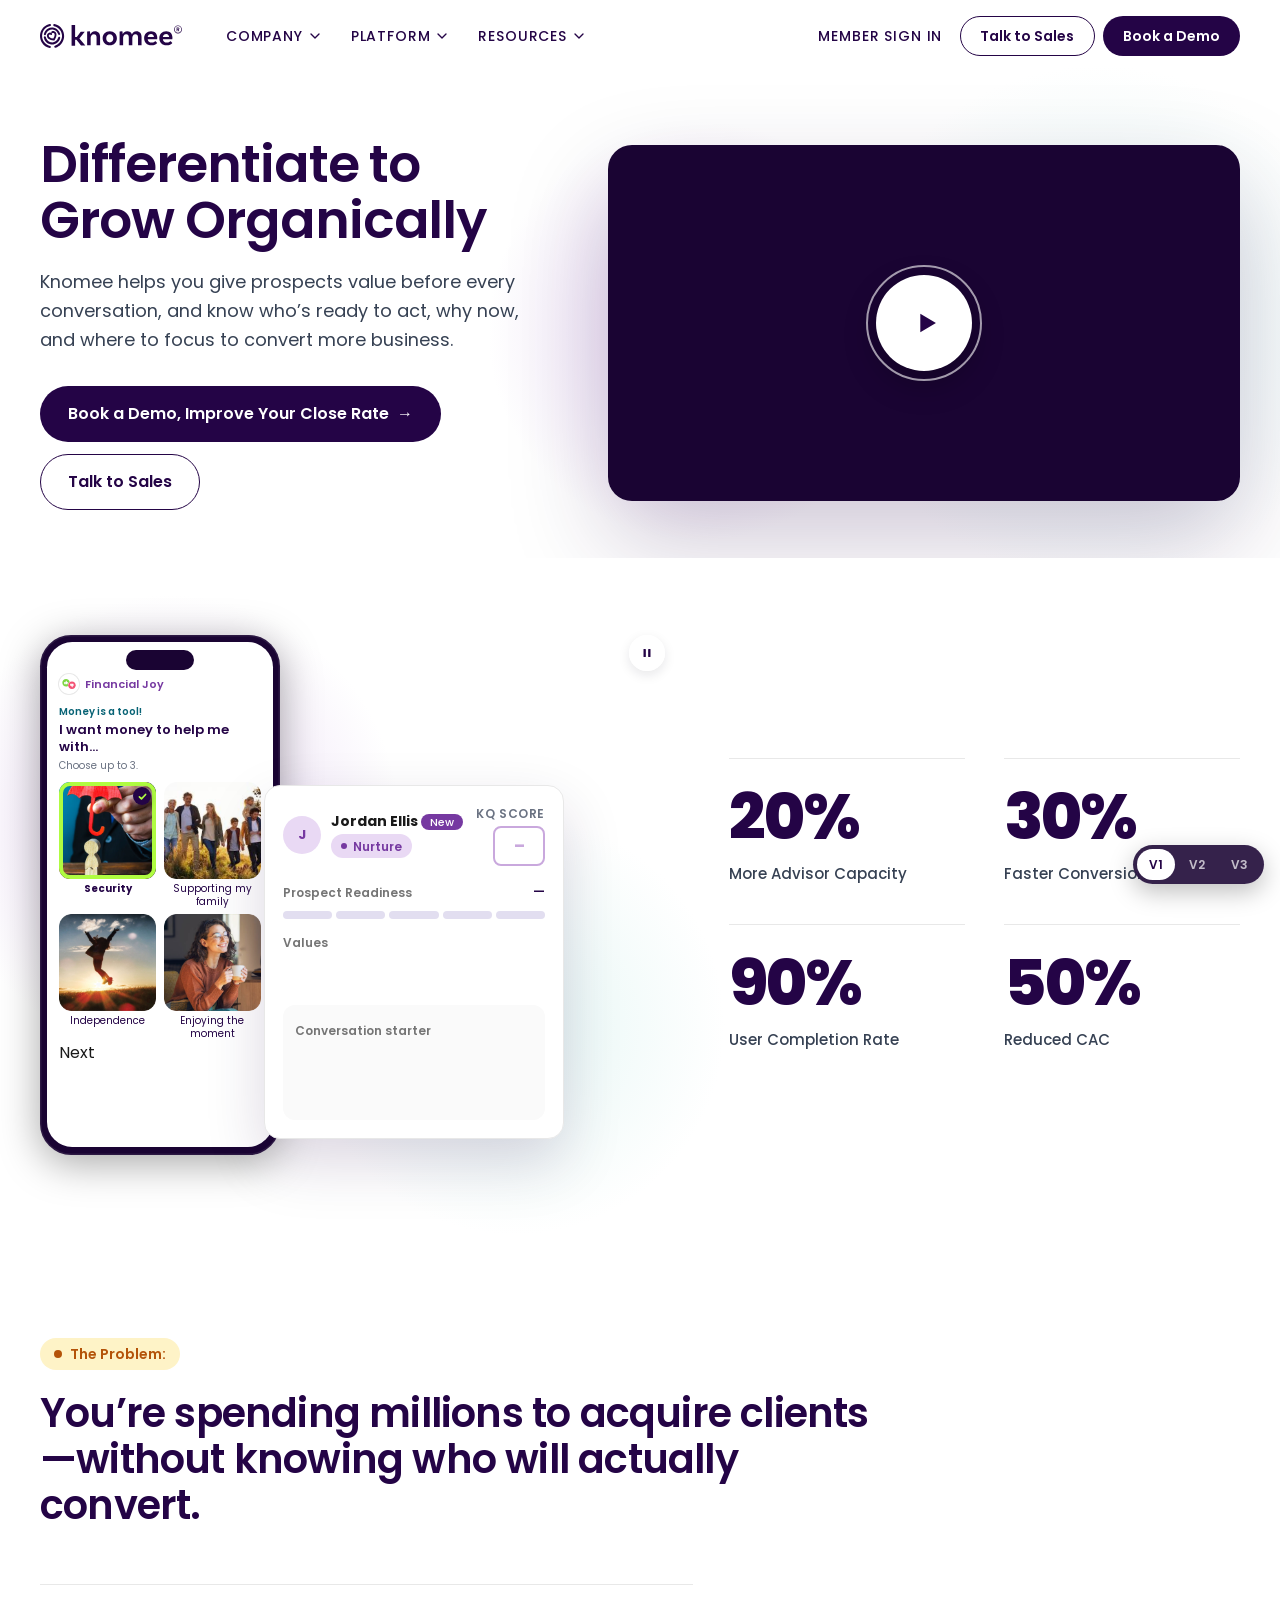
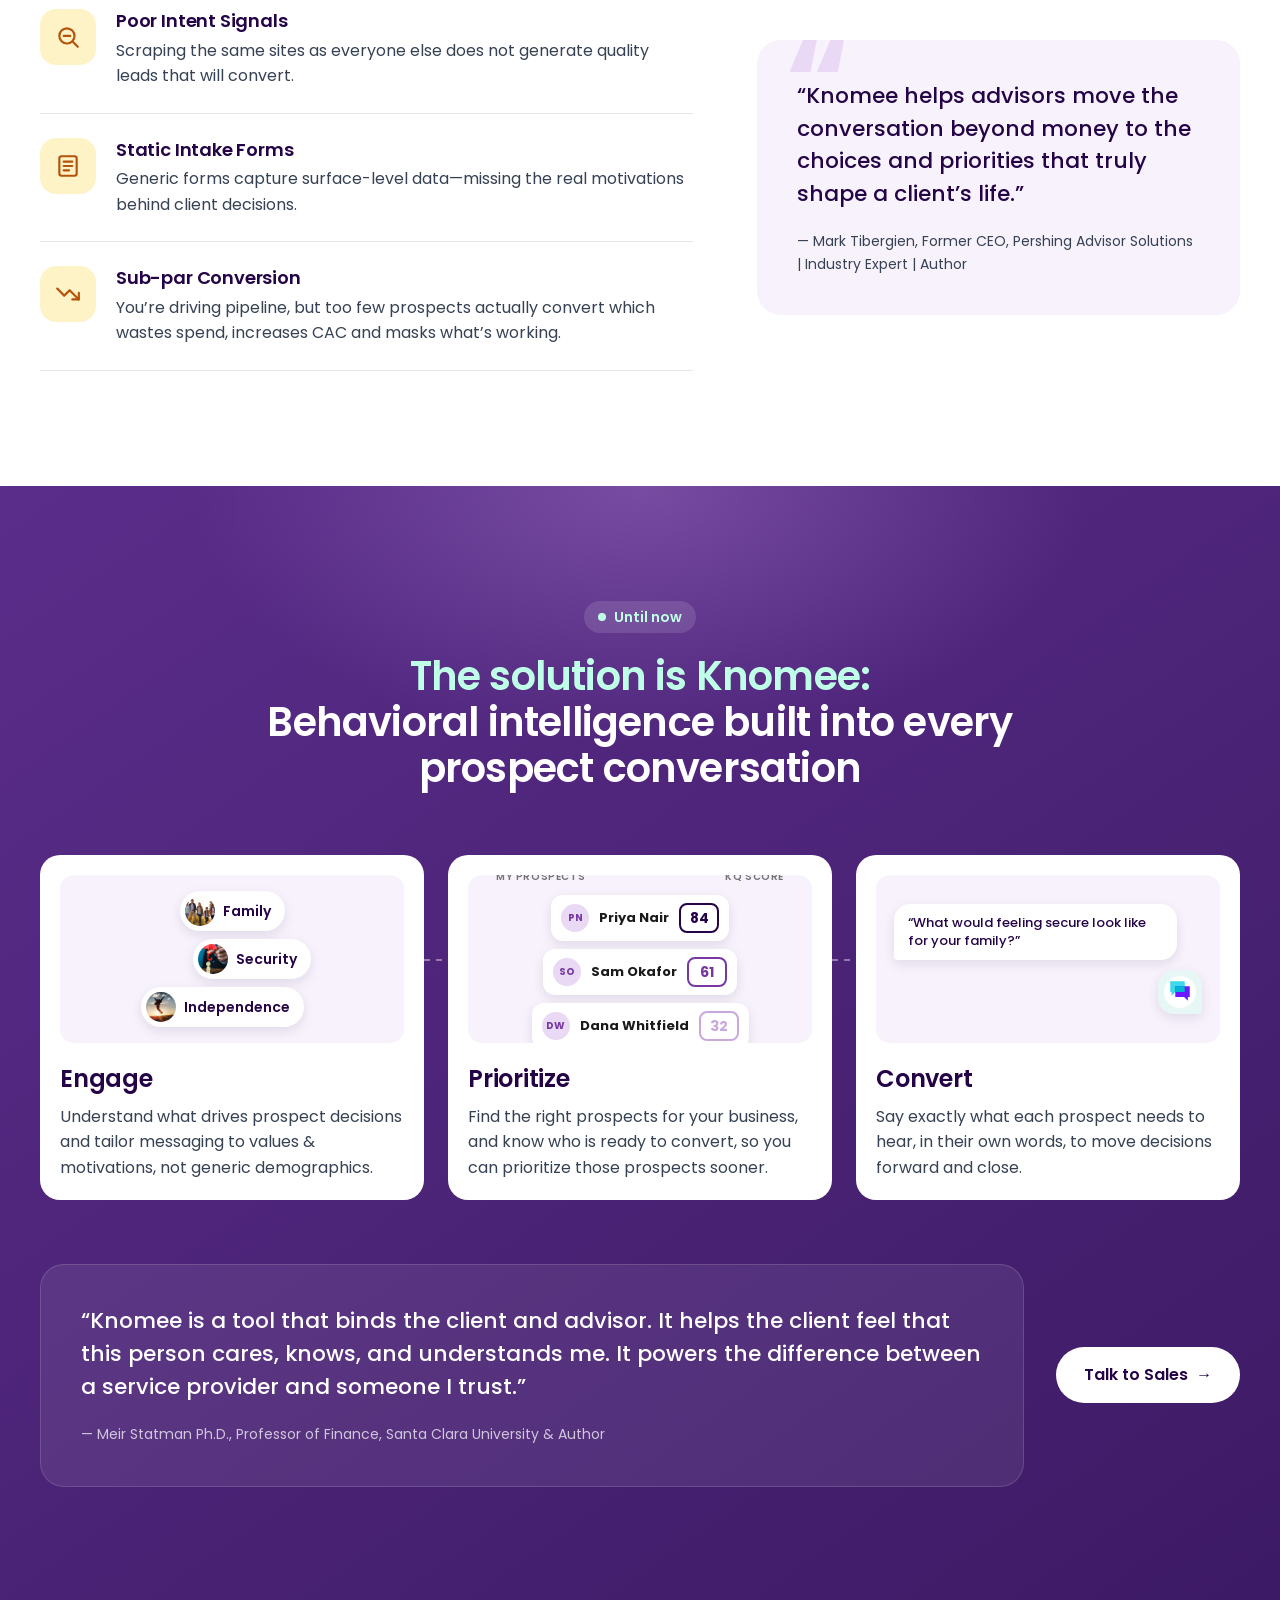
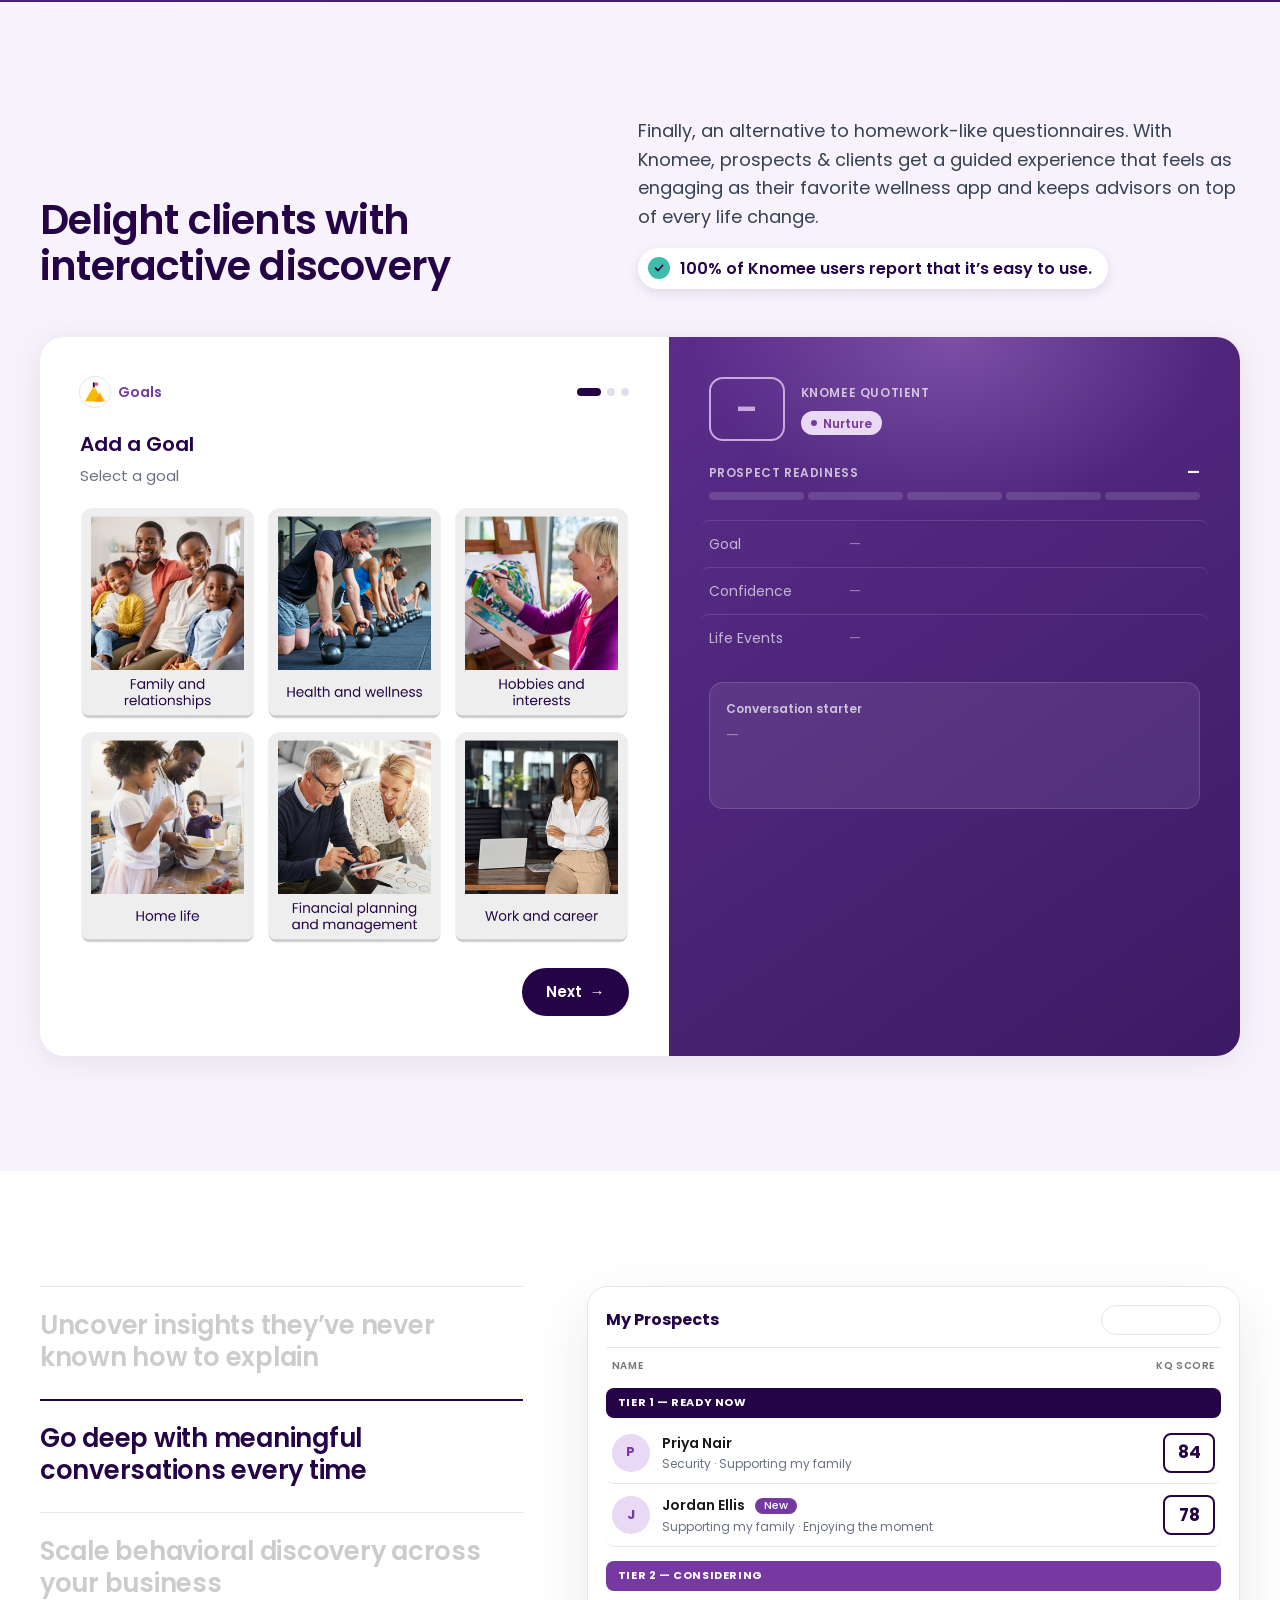
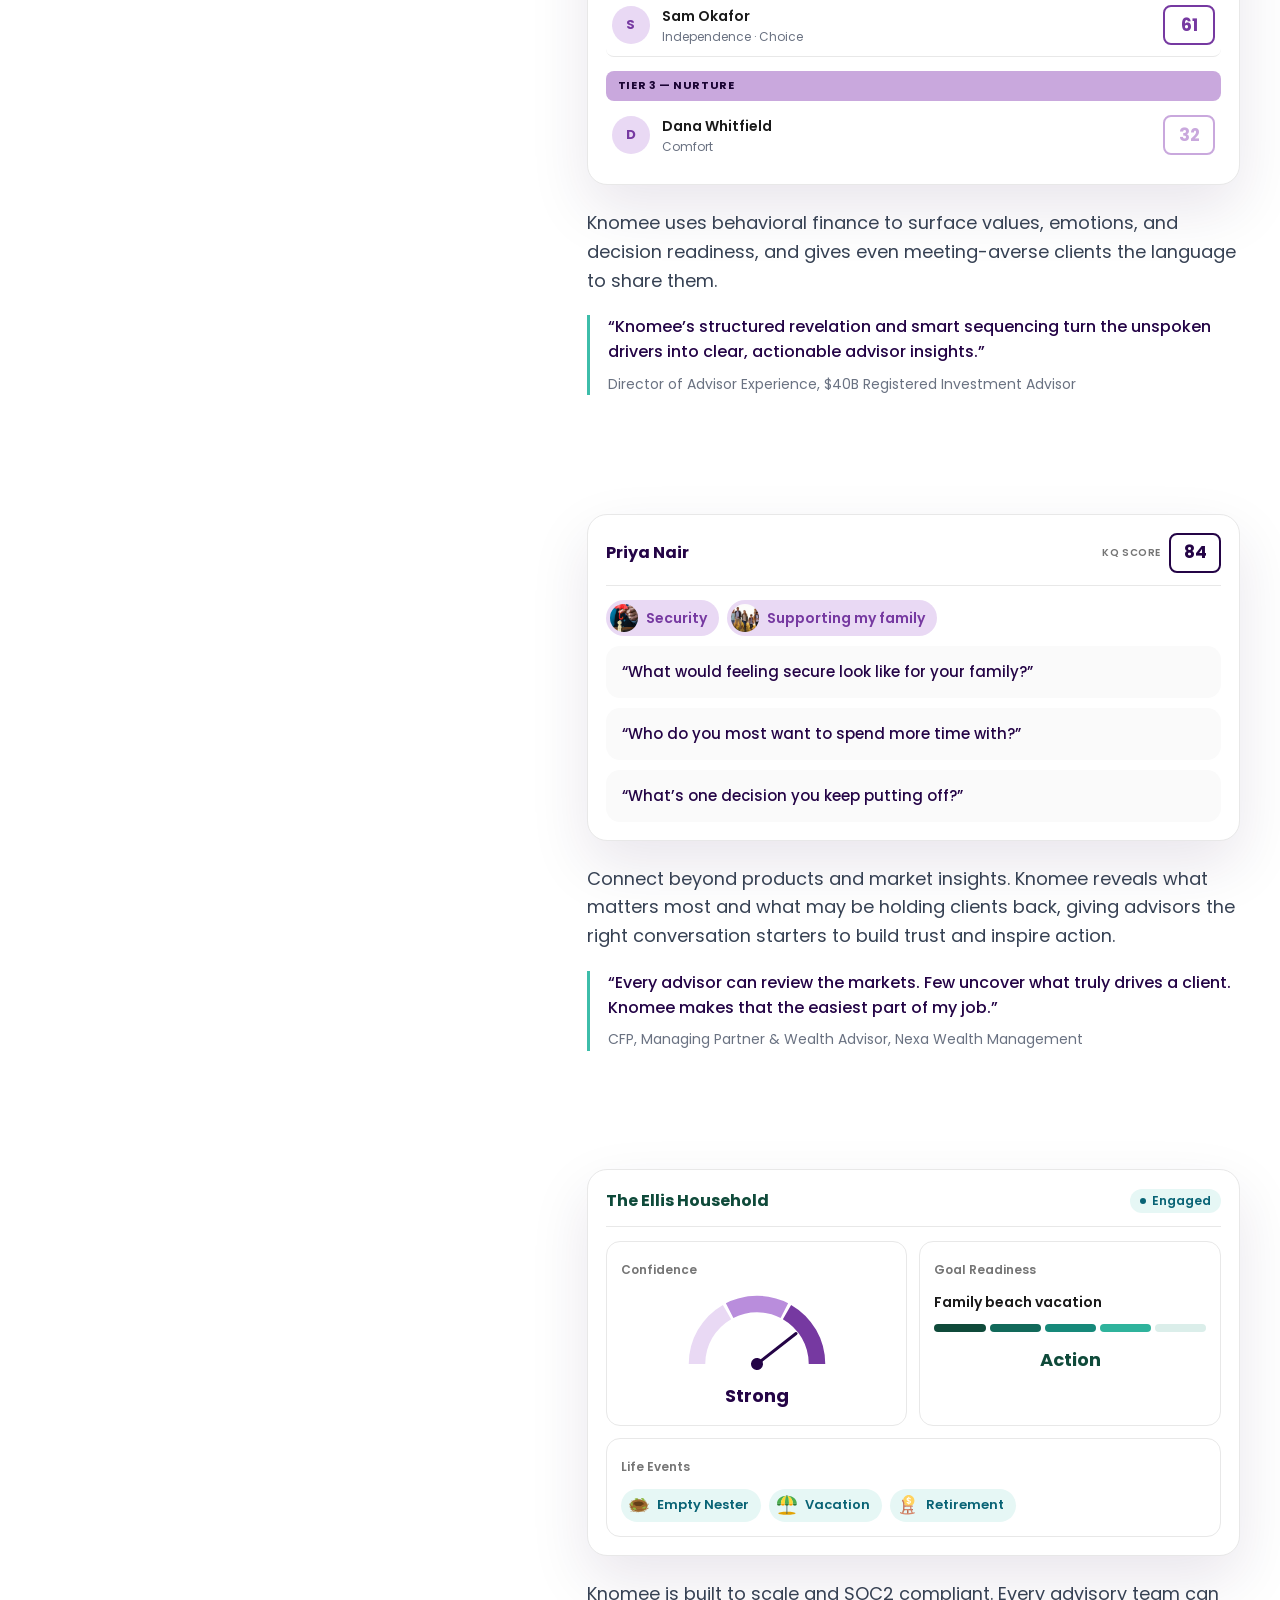
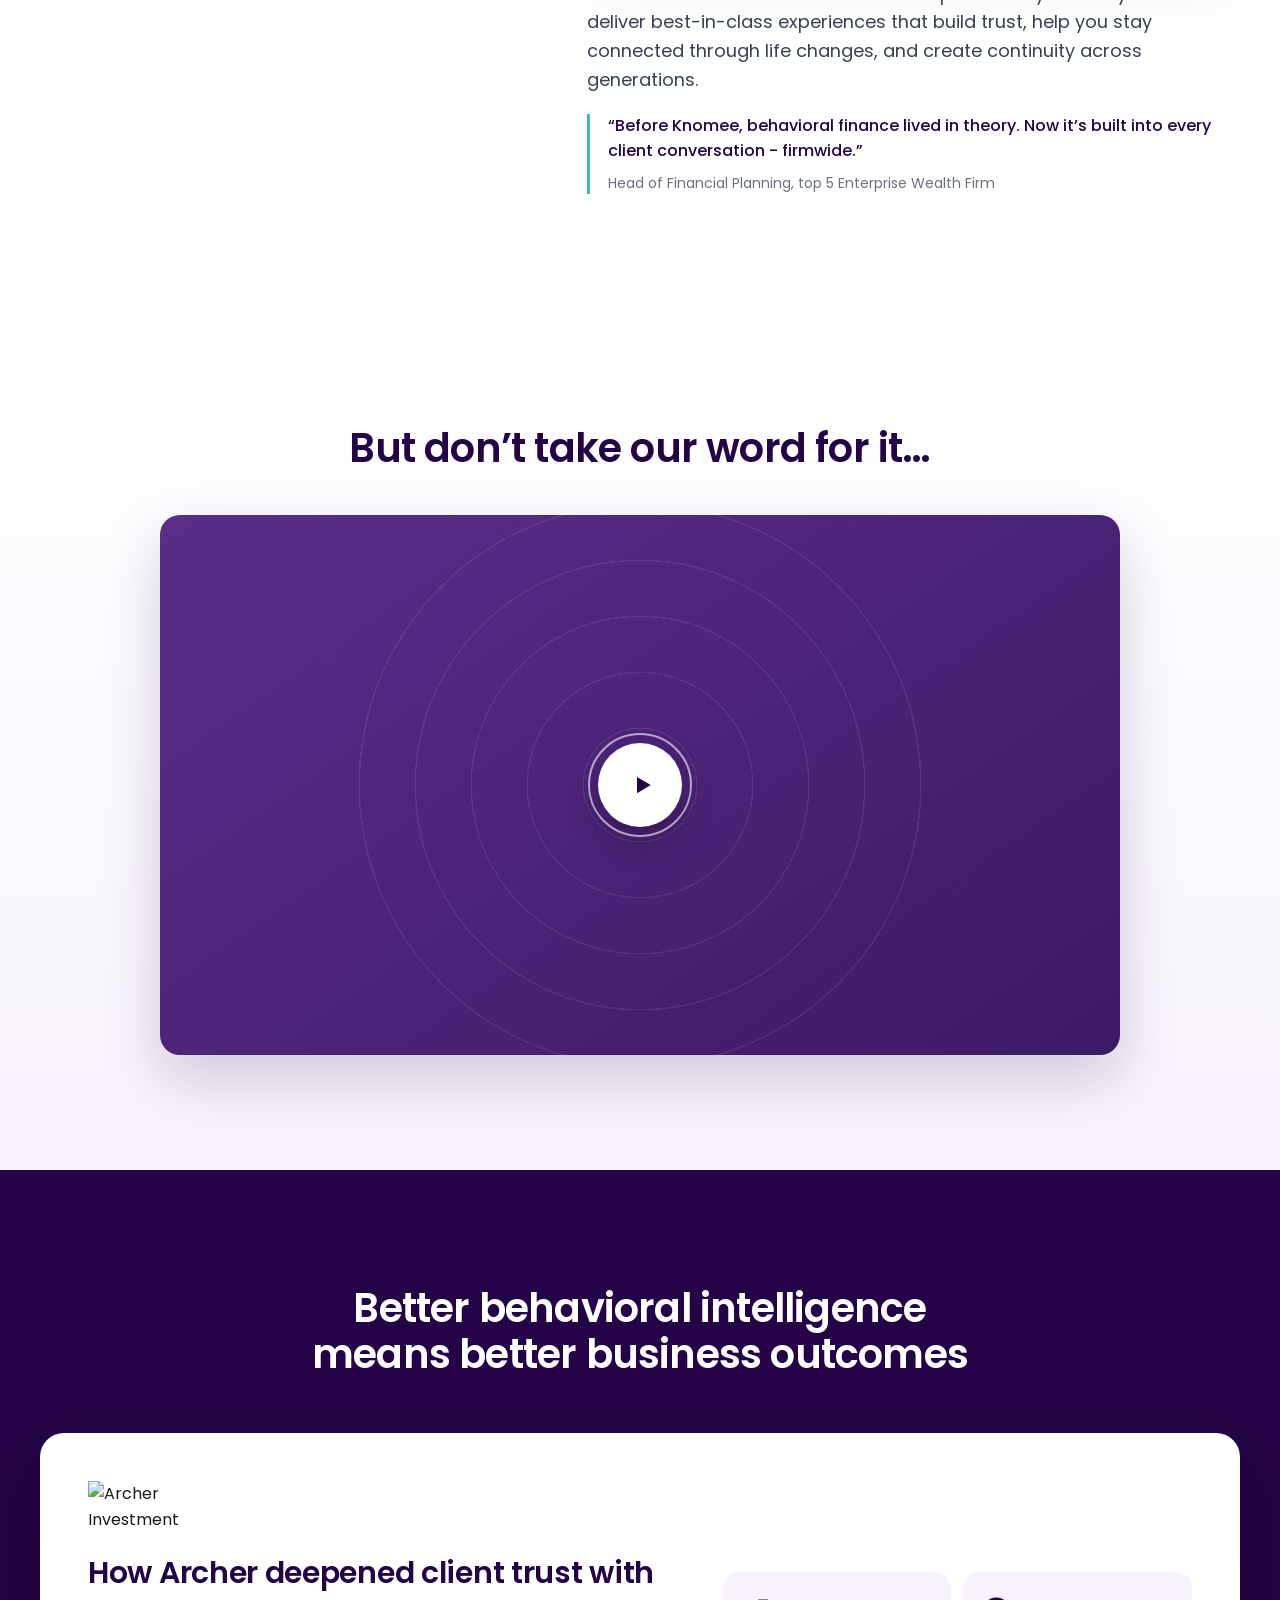
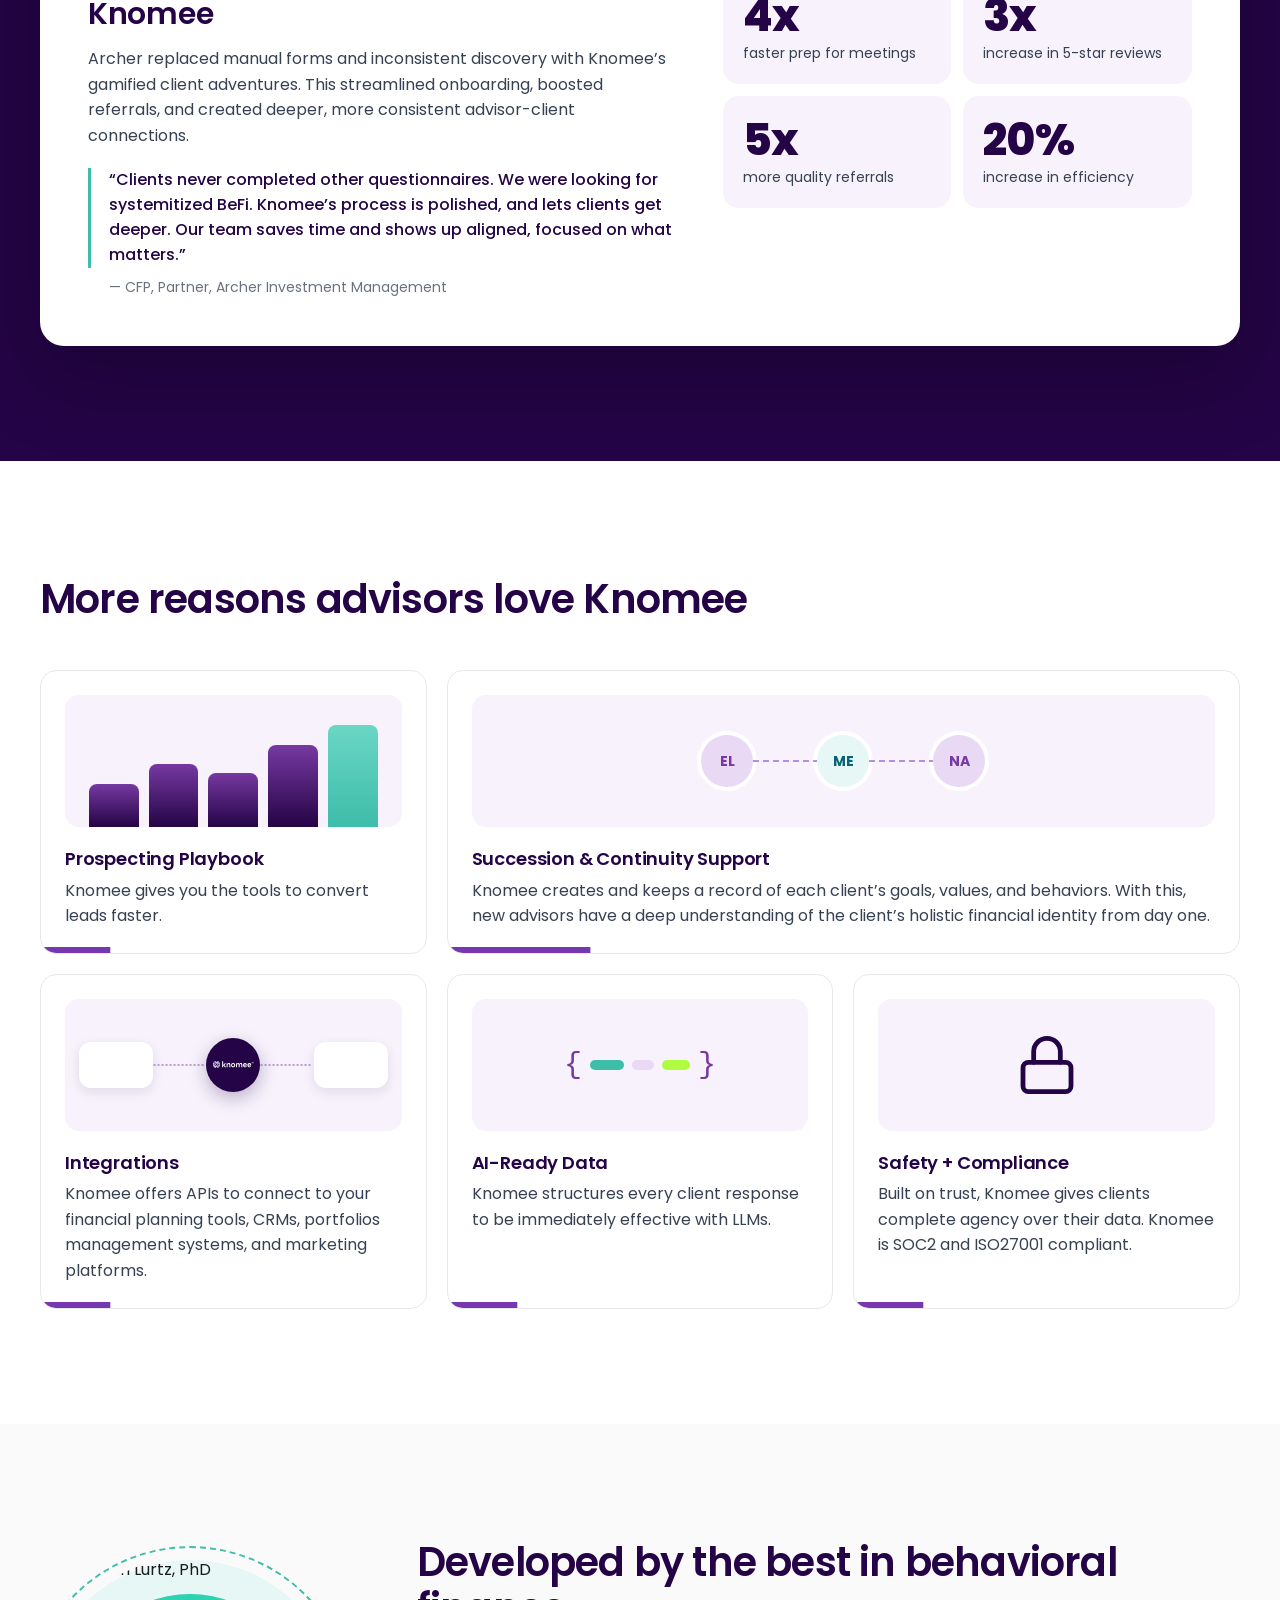
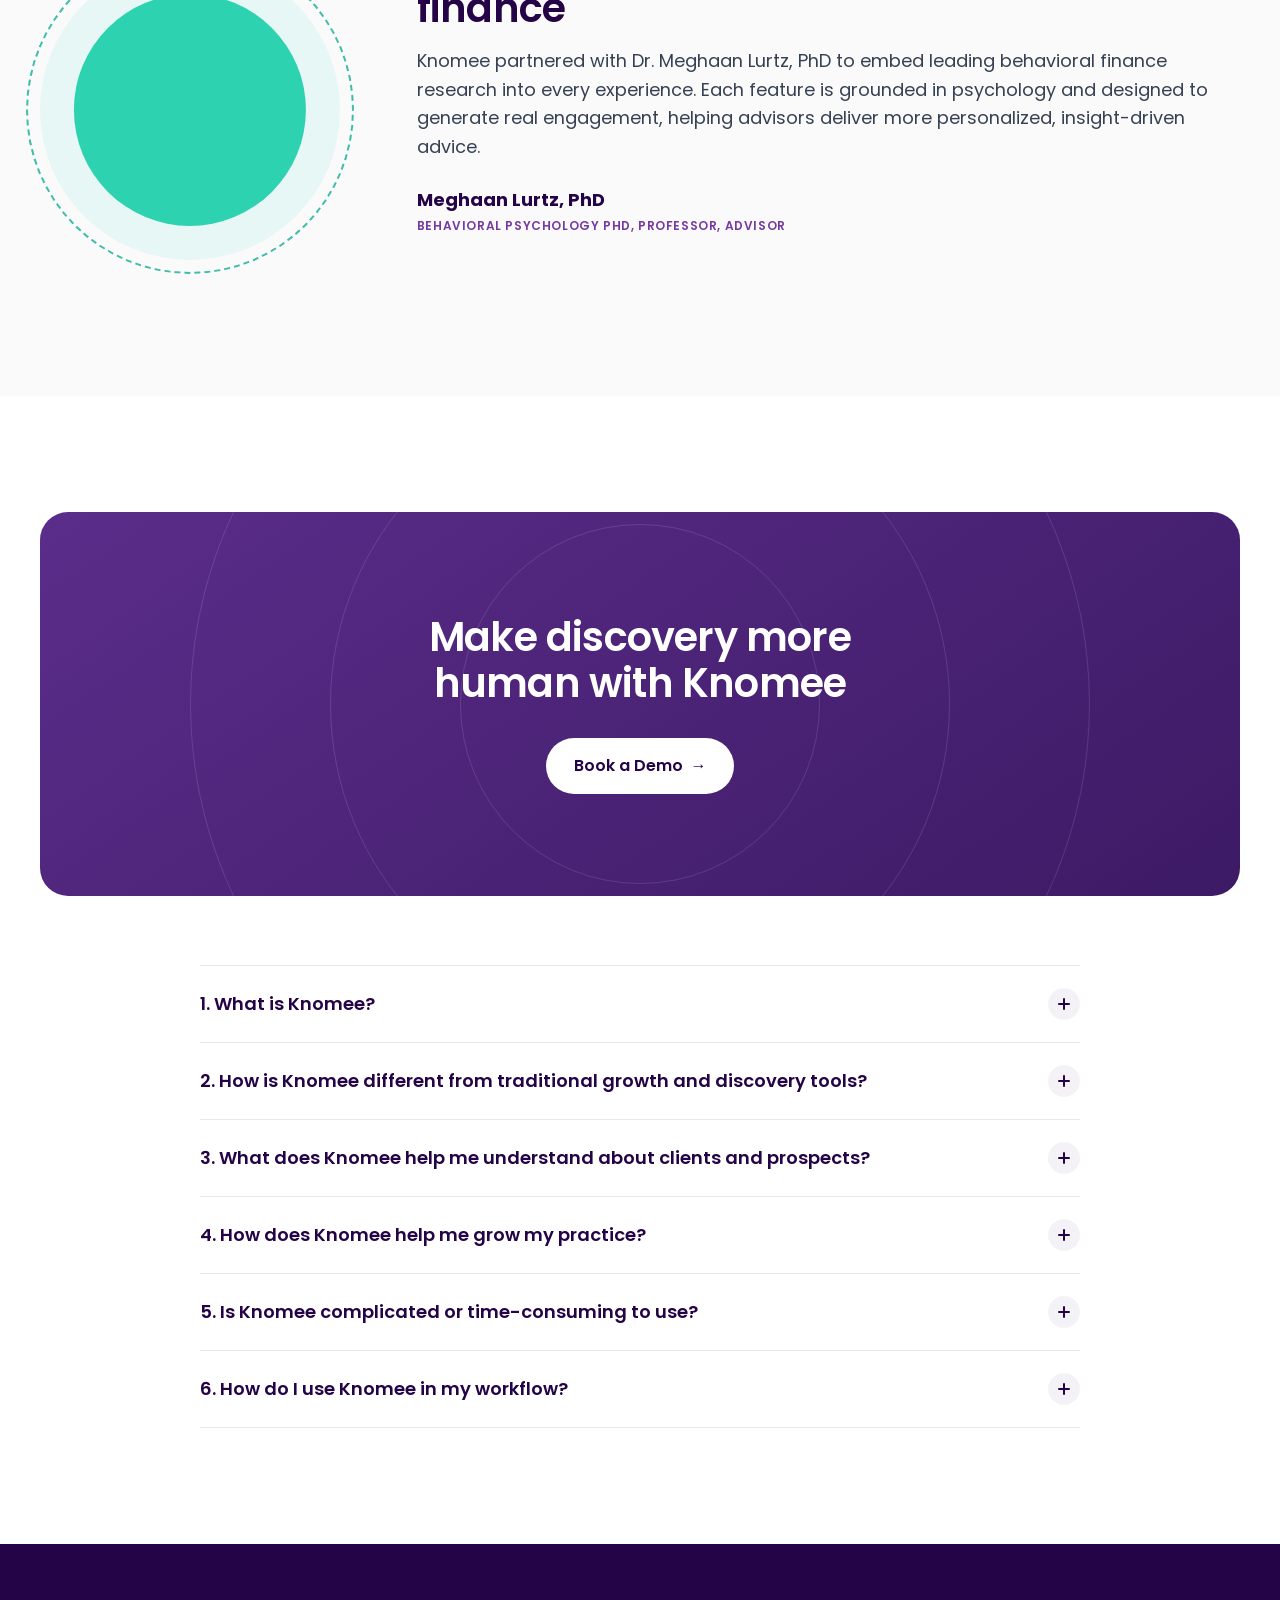
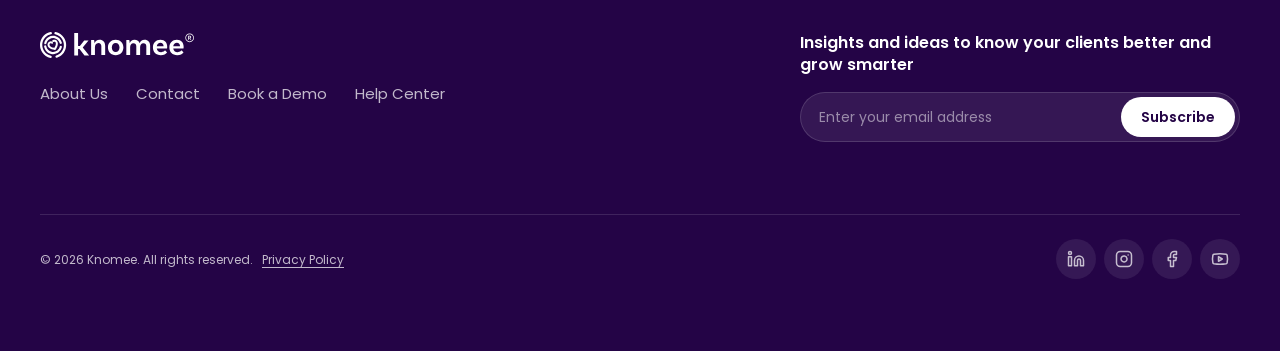
==== commit 06bd2f2c: "Every page wears the Knomee favicon The SVG, 32px PNG and Apple touch icon from the activation toolk" ====
--- a/v1/index.html
+++ b/v1/index.html
@@ -4,7 +4,9 @@
   <meta charset="utf-8">
   <meta name="viewport" content="width=device-width, initial-scale=1">
   <title>Knomee</title>
-  <link rel="icon" href="../assets/adventures/financial-joy.svg">
+  <link rel="icon" type="image/svg+xml" href="../assets/favicon.svg">
+  <link rel="icon" type="image/png" sizes="32x32" href="../assets/favicon-32.png">
+  <link rel="apple-touch-icon" href="../assets/apple-touch-icon.png">
   <link rel="stylesheet" href="../shared/tokens.css">
   <link rel="stylesheet" href="../shared/site.css">
   <link rel="stylesheet" href="v1.css">
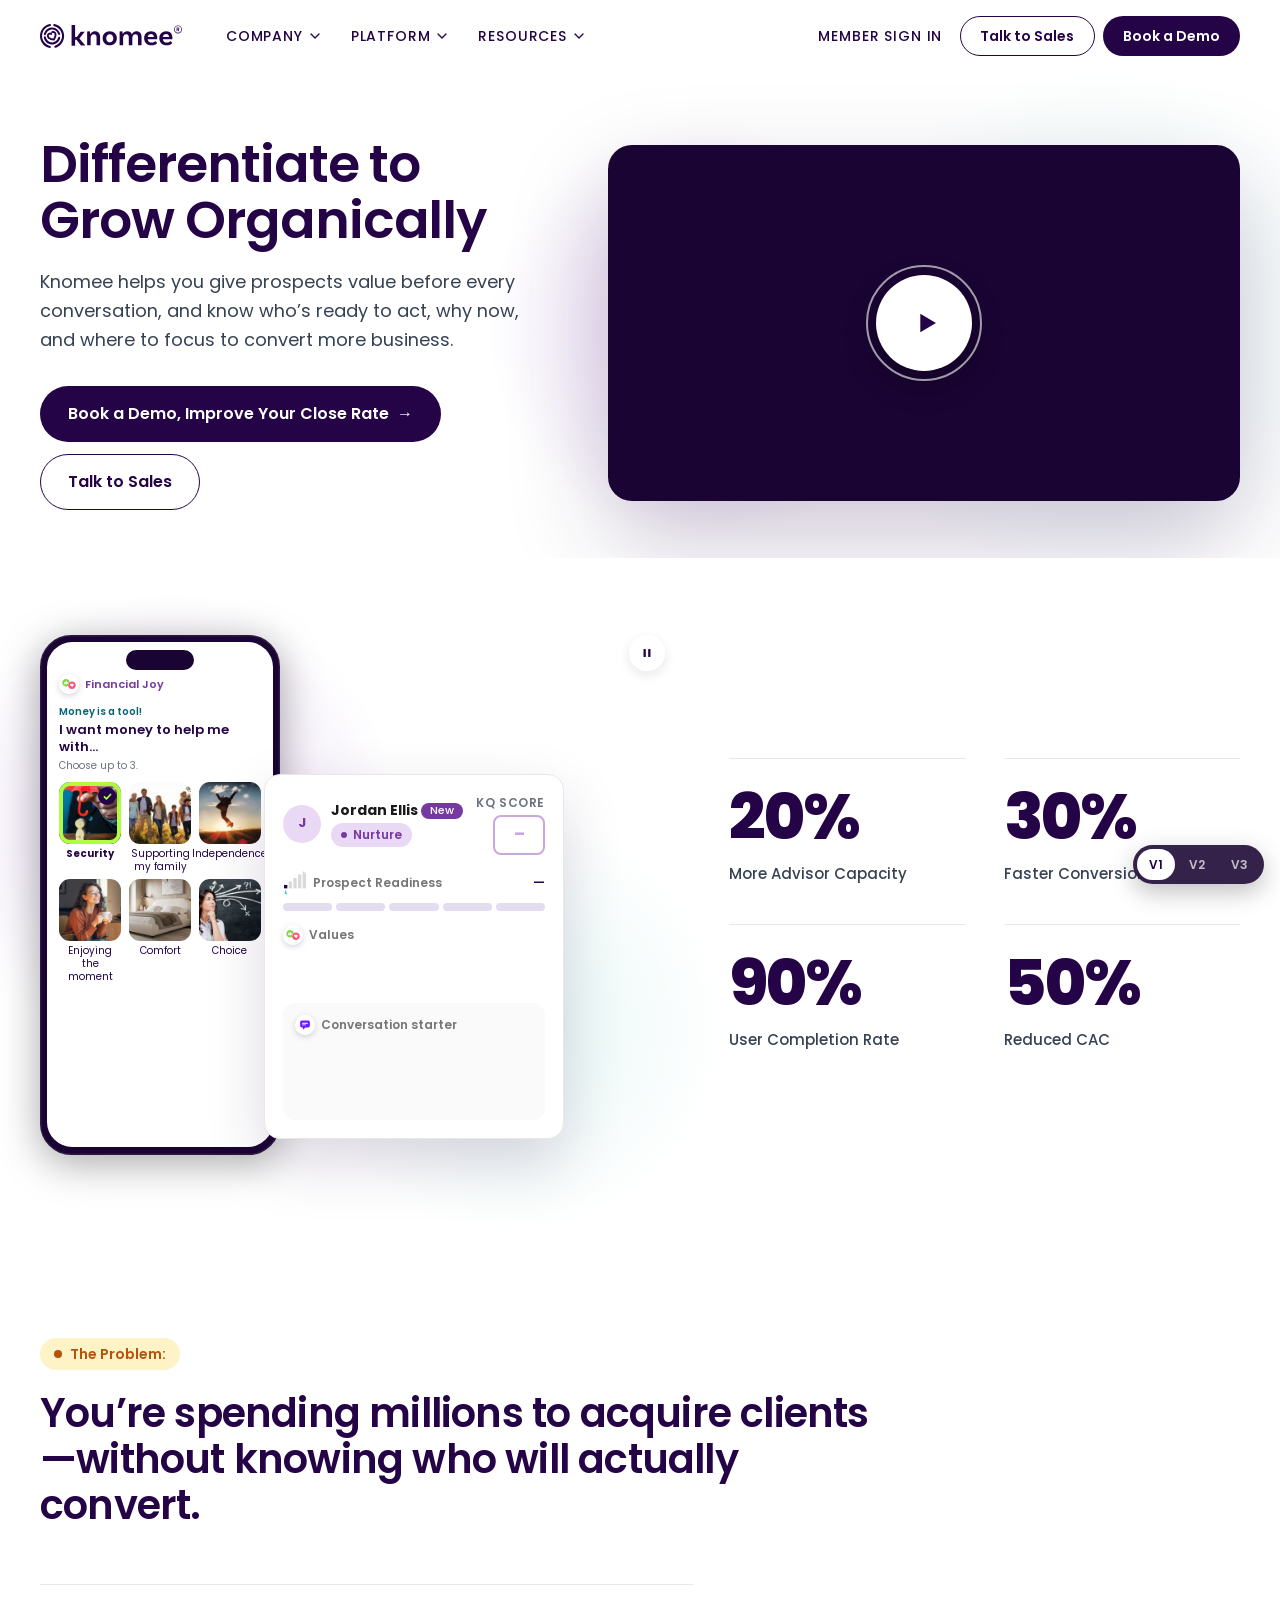
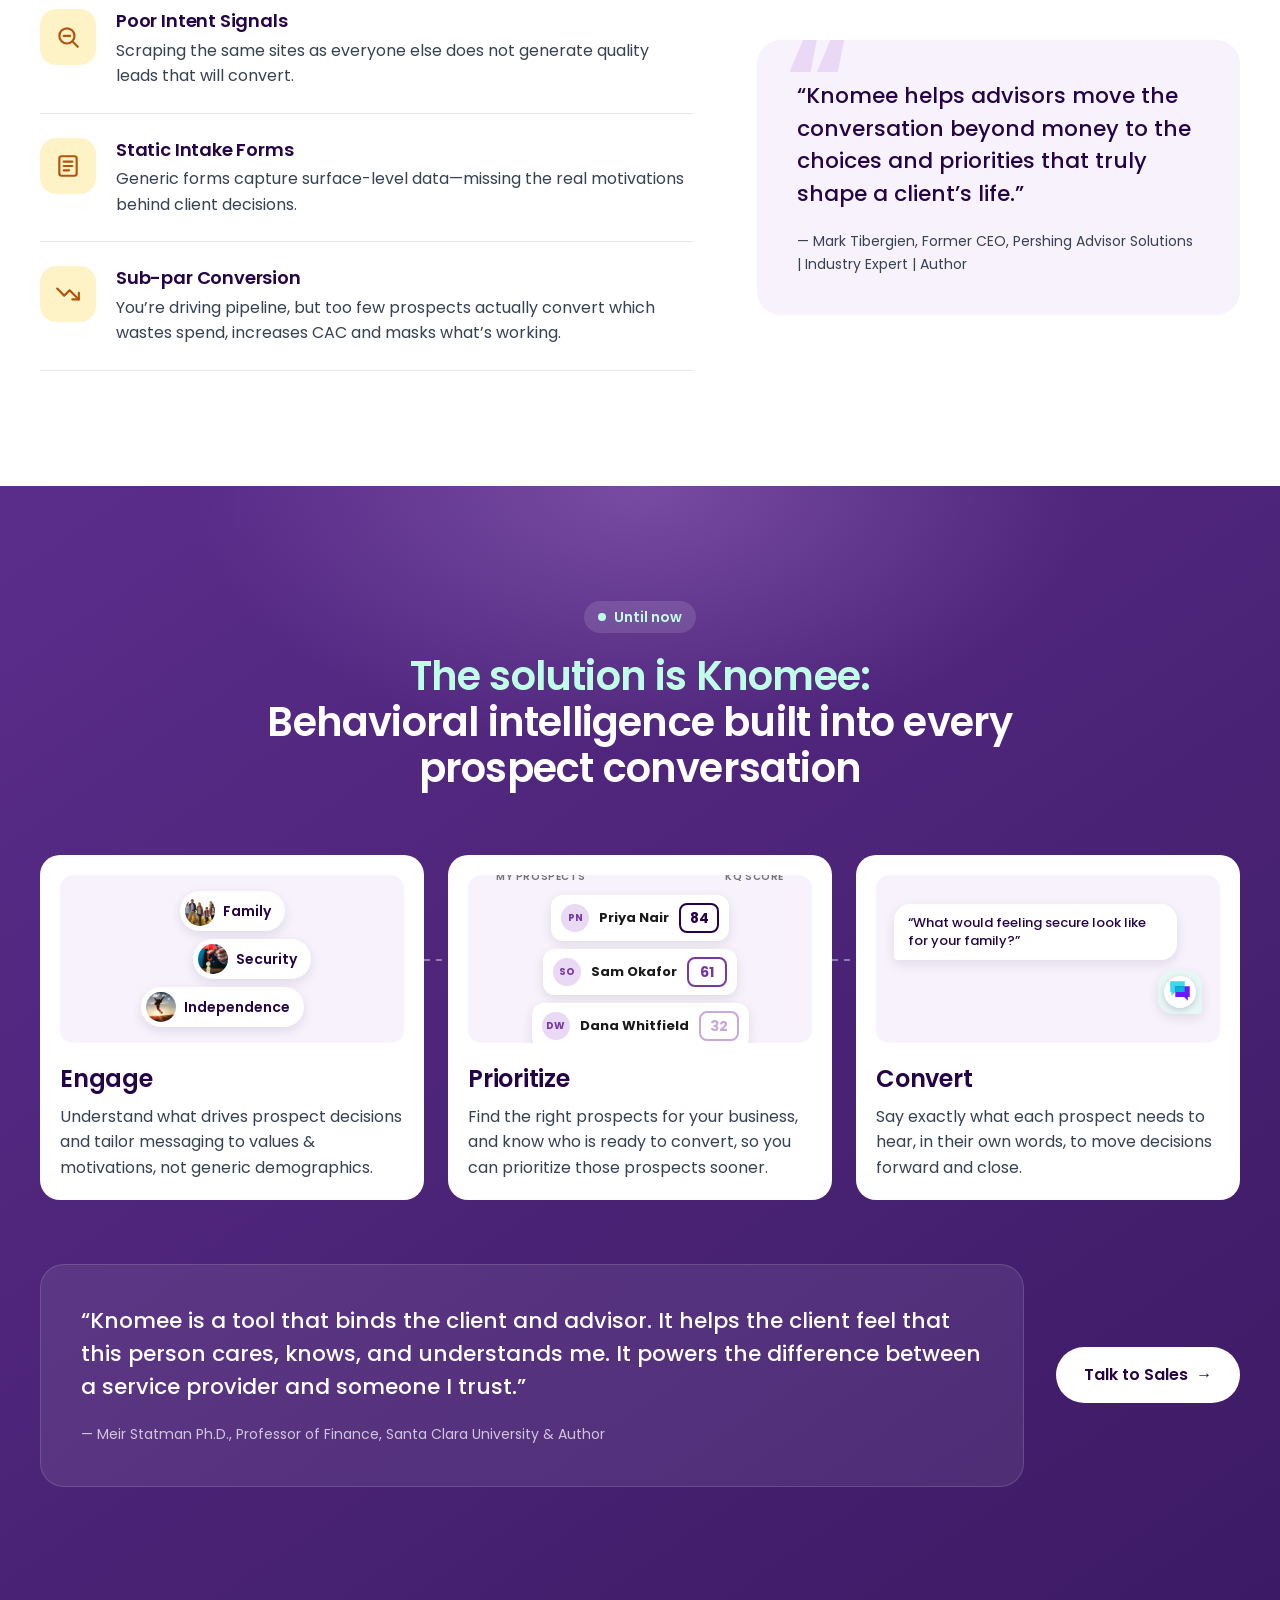
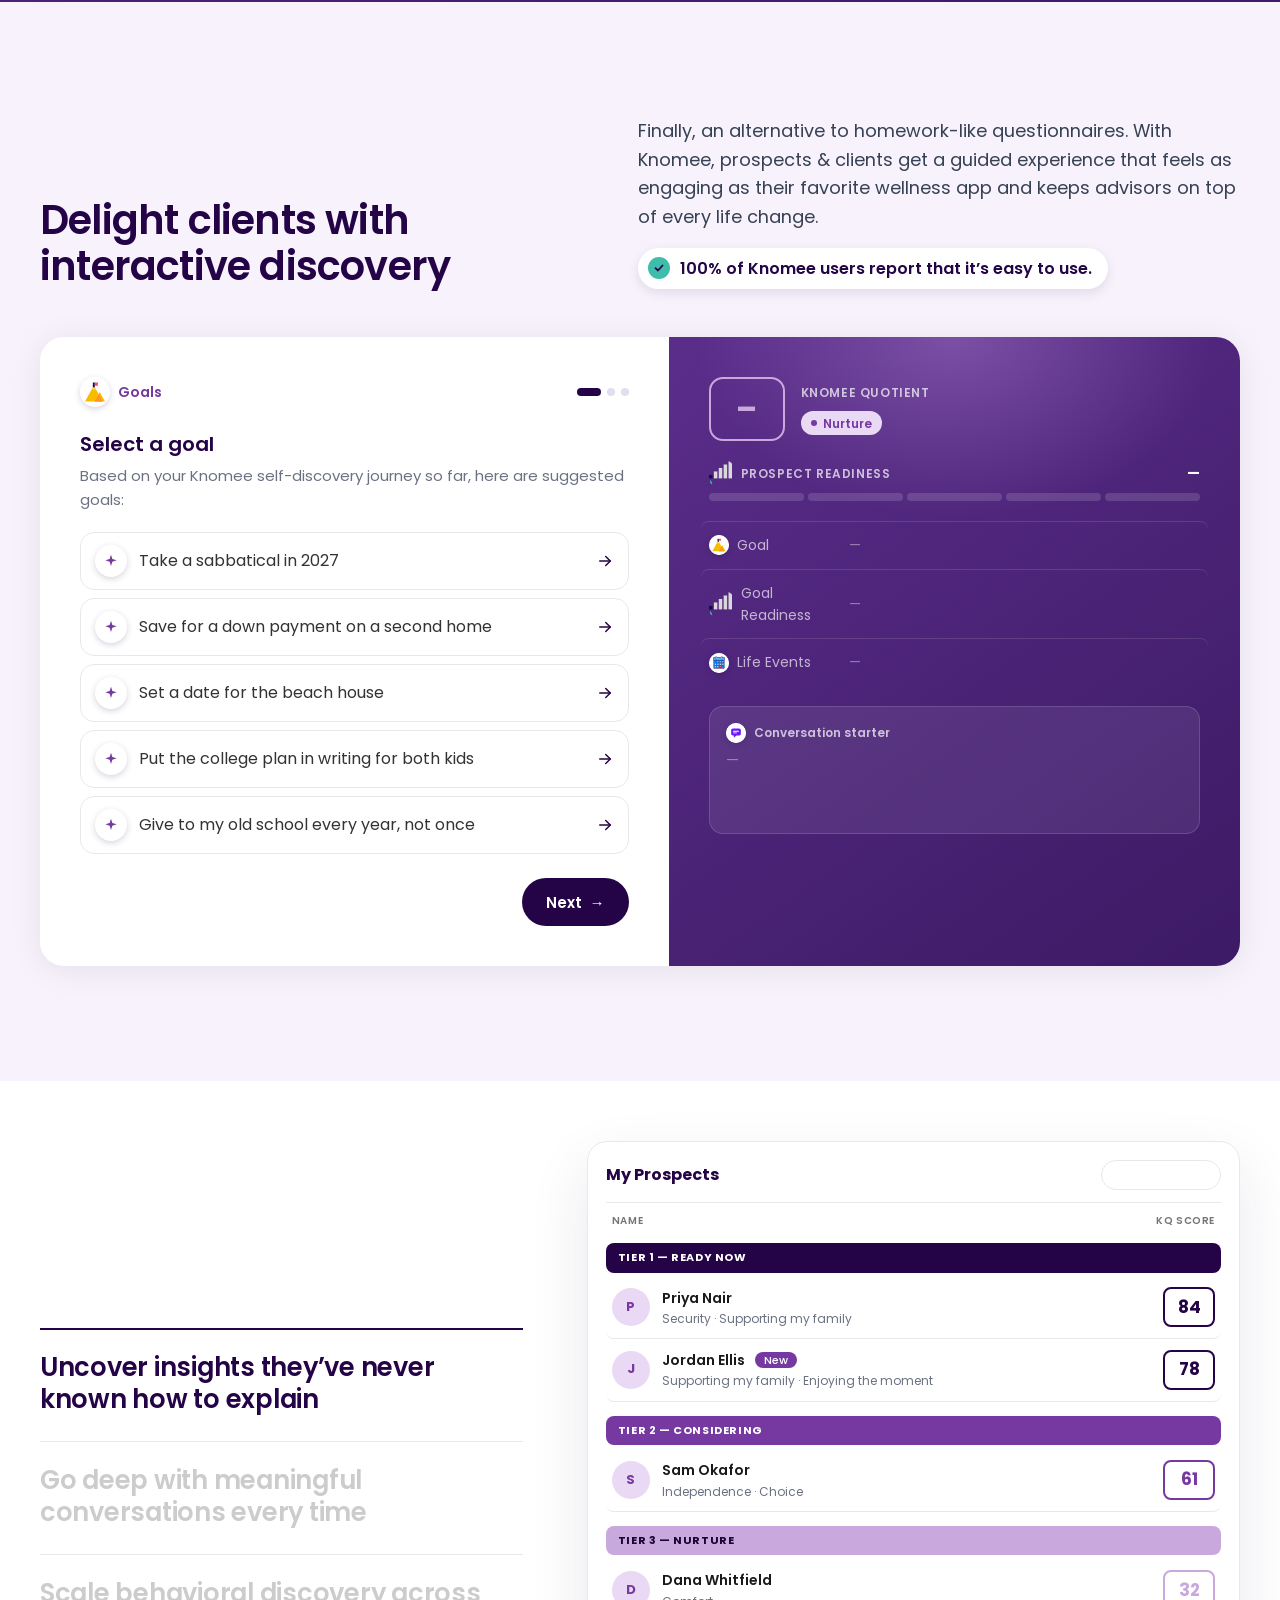
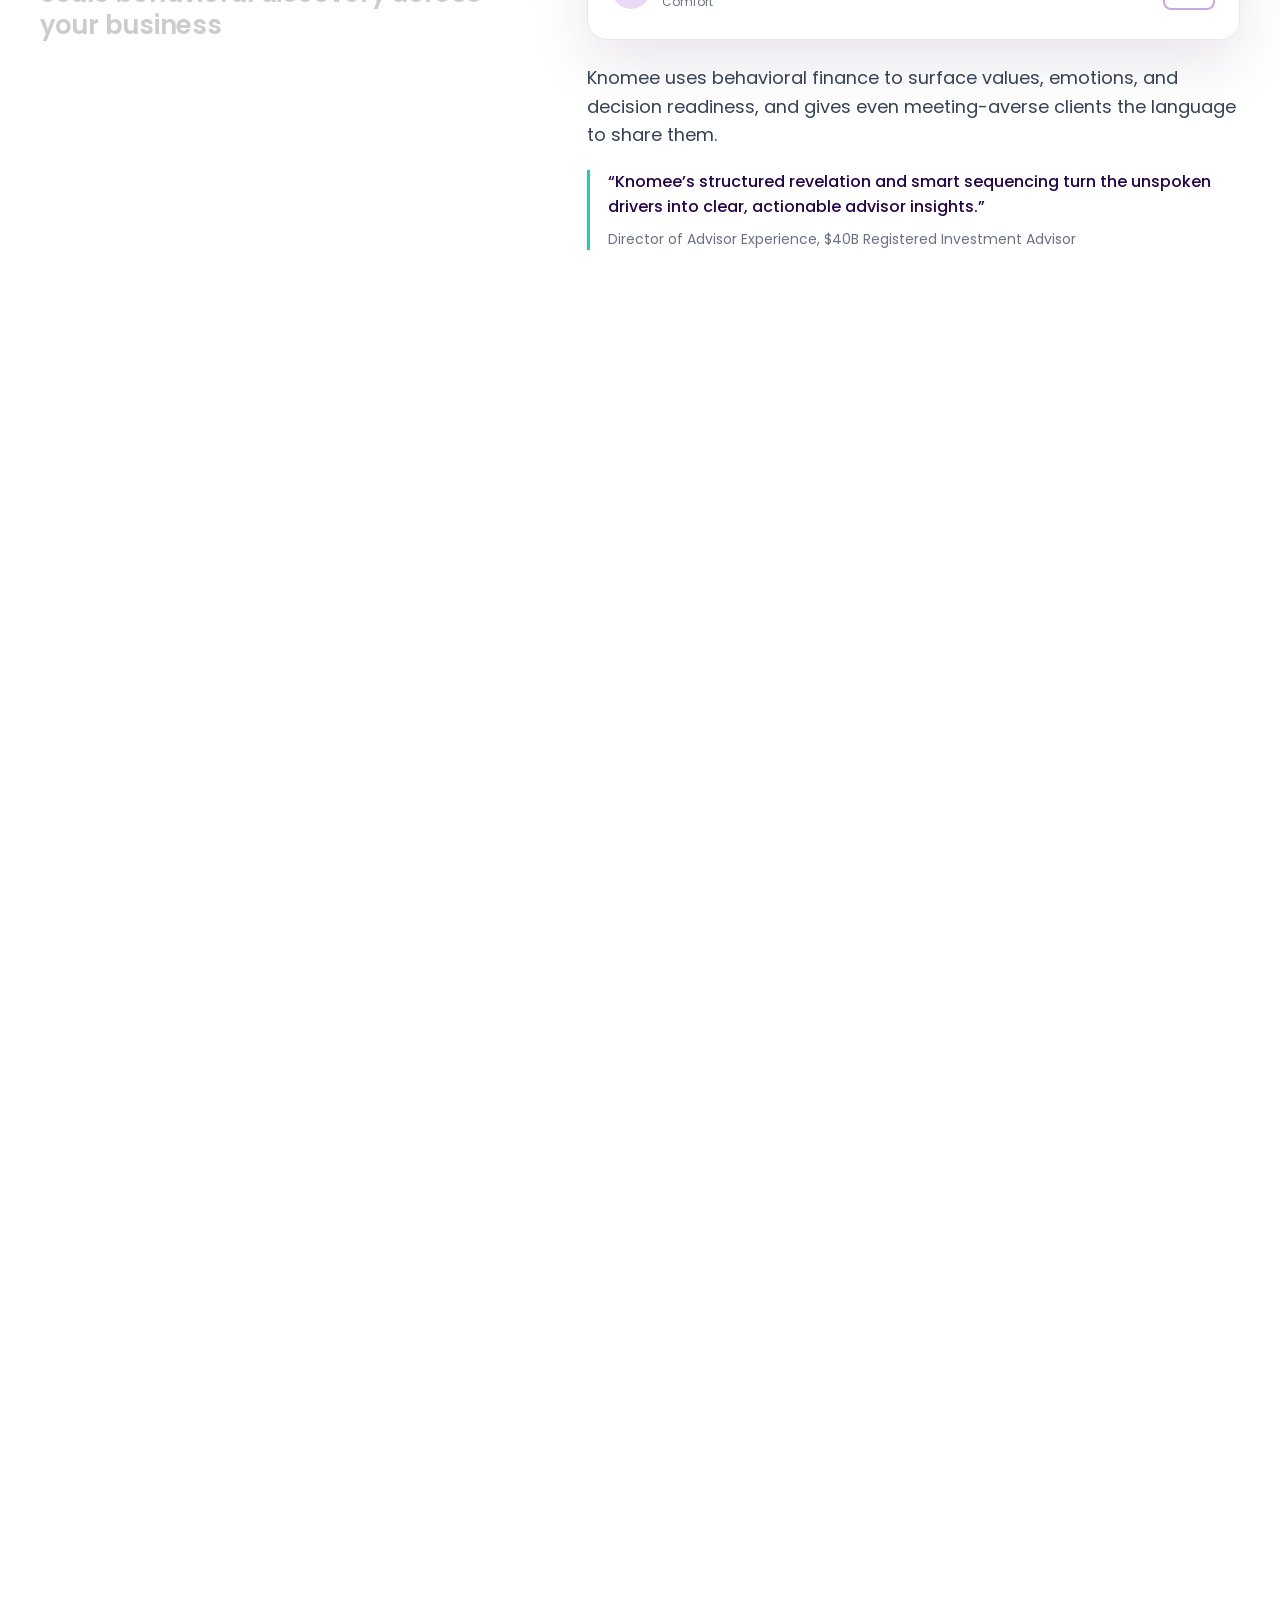
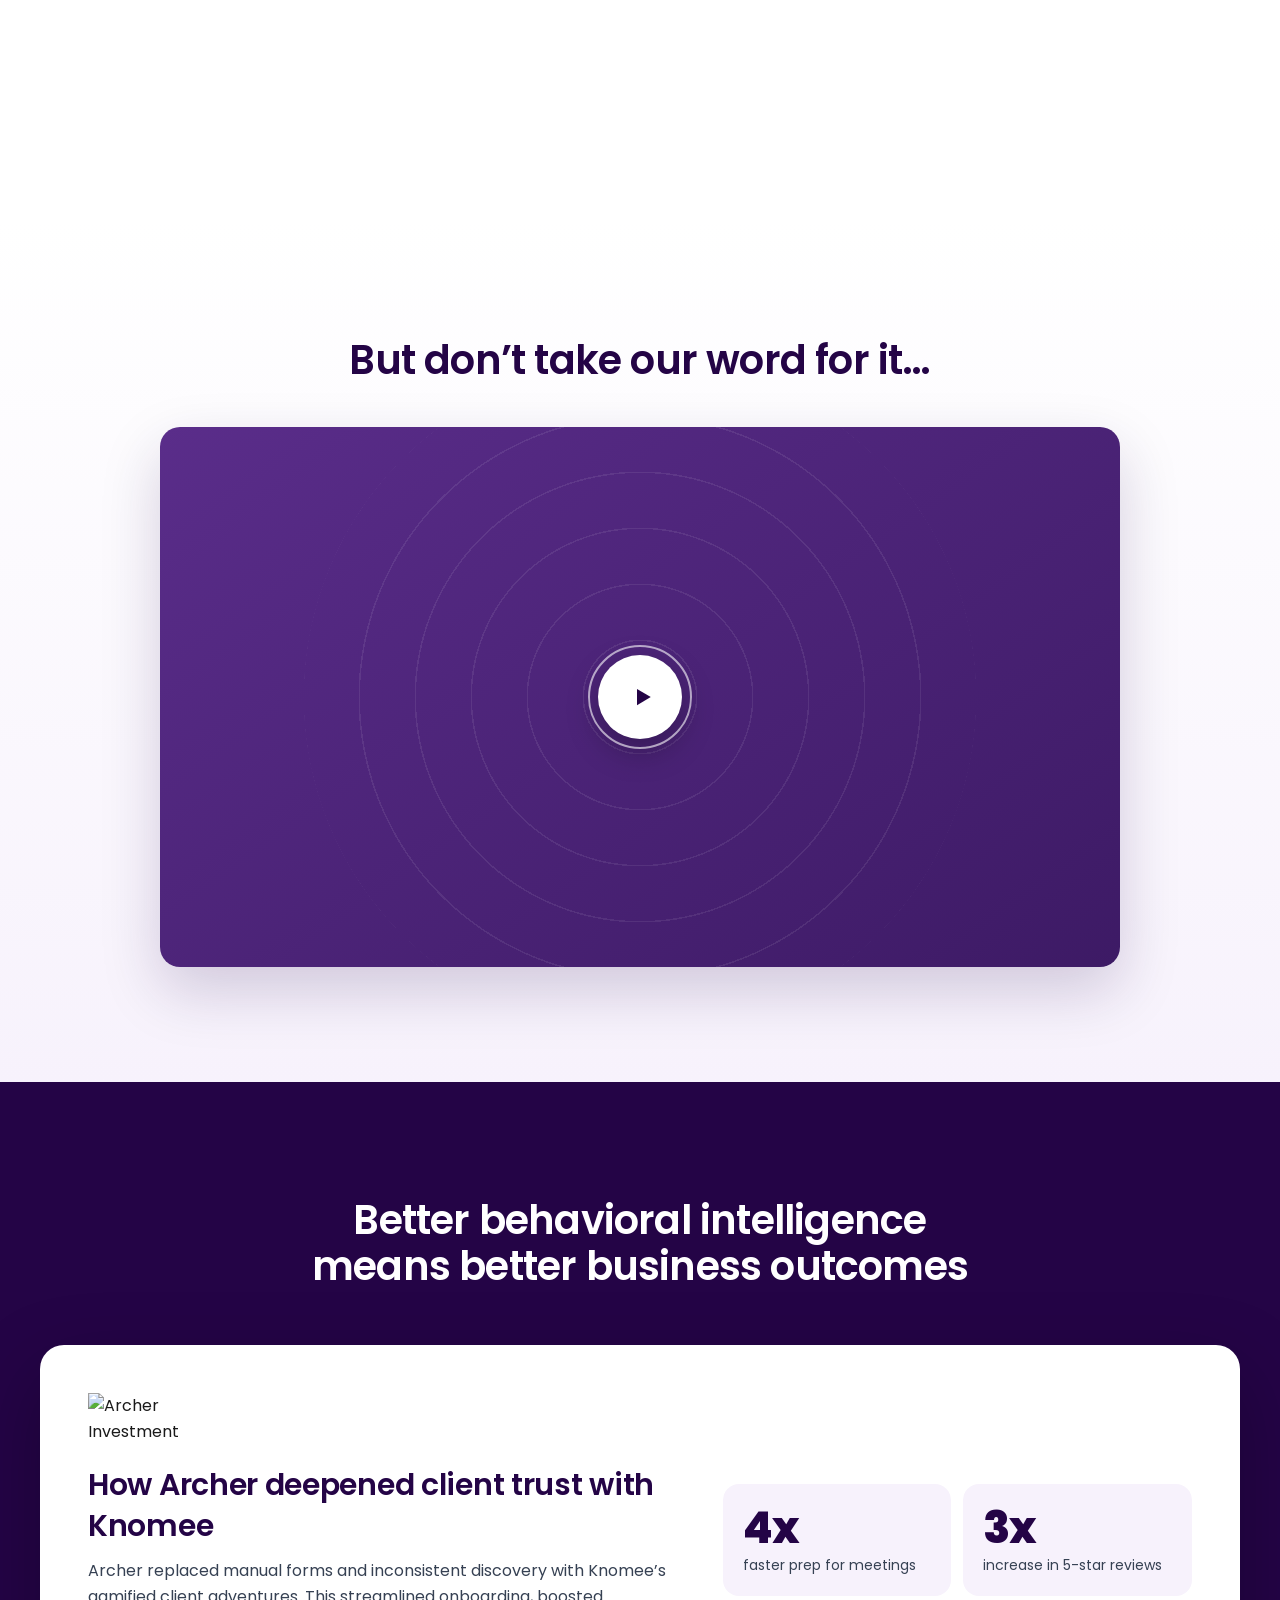
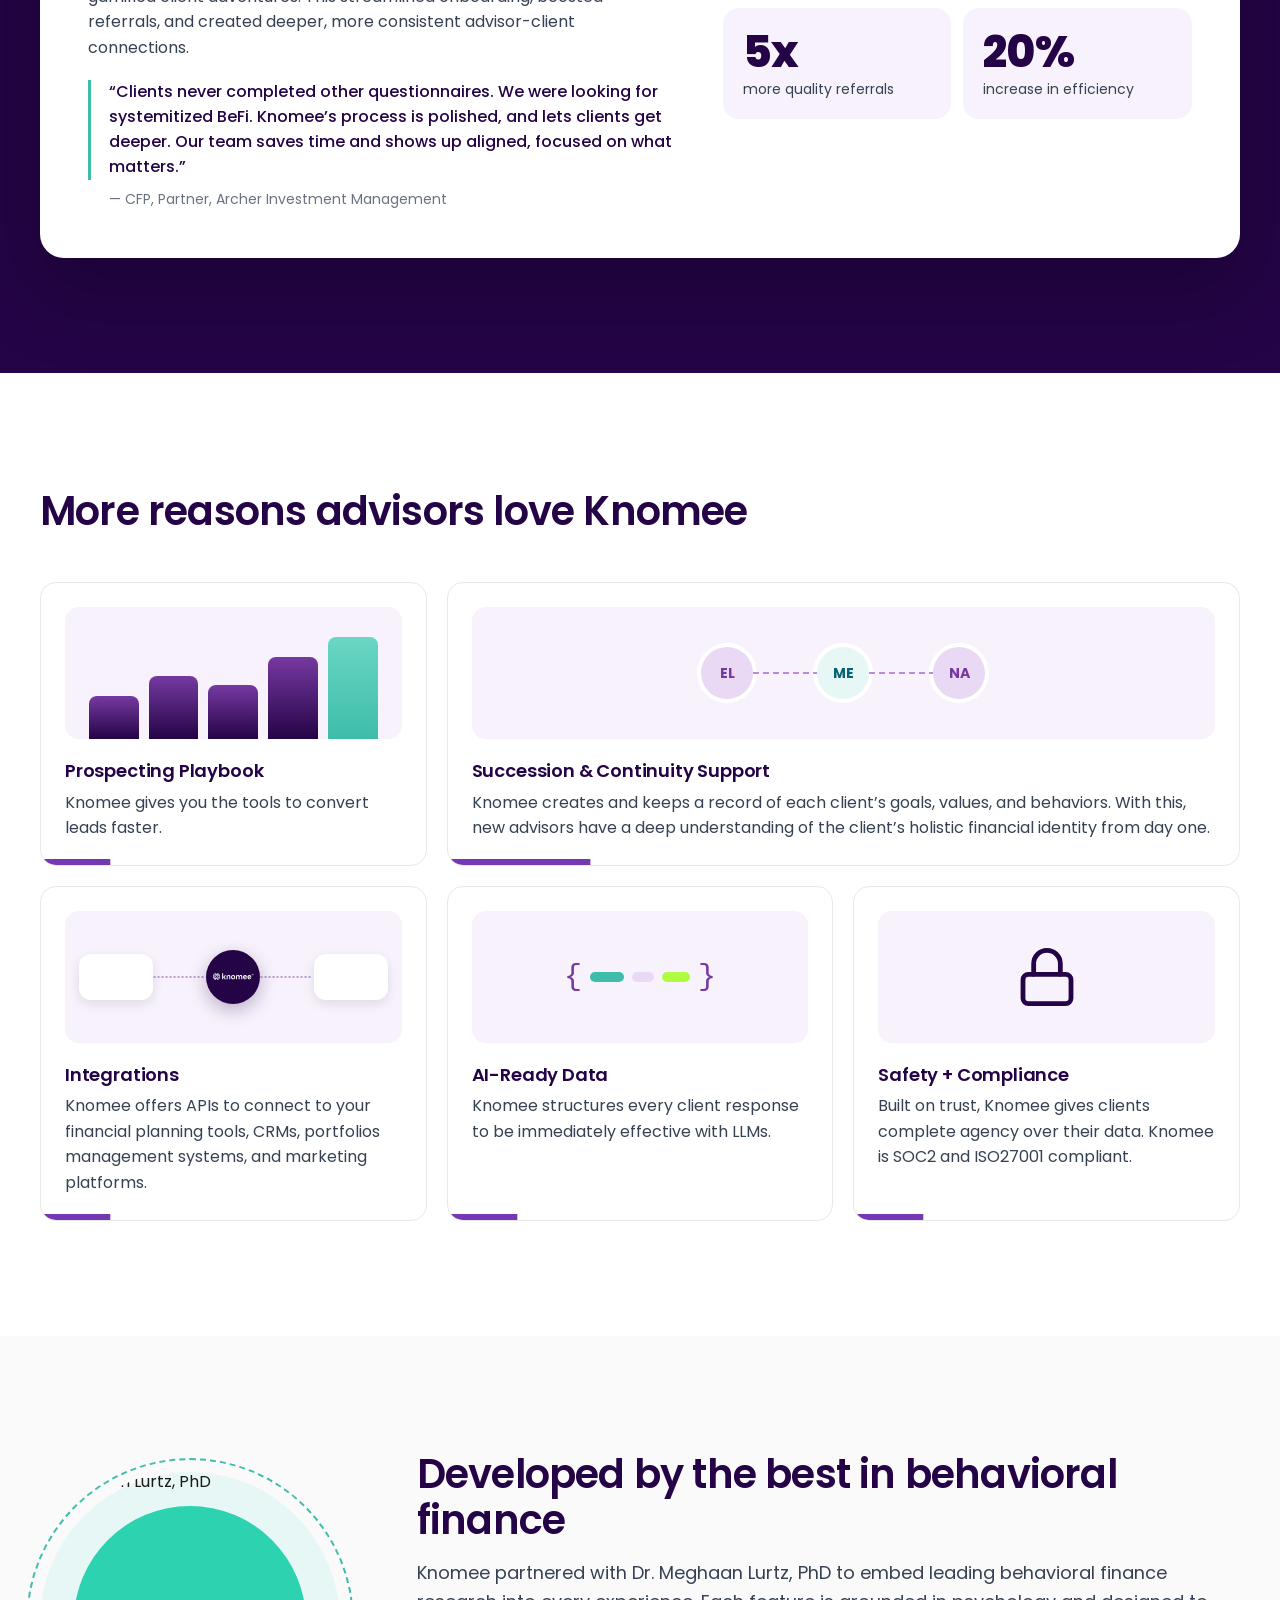
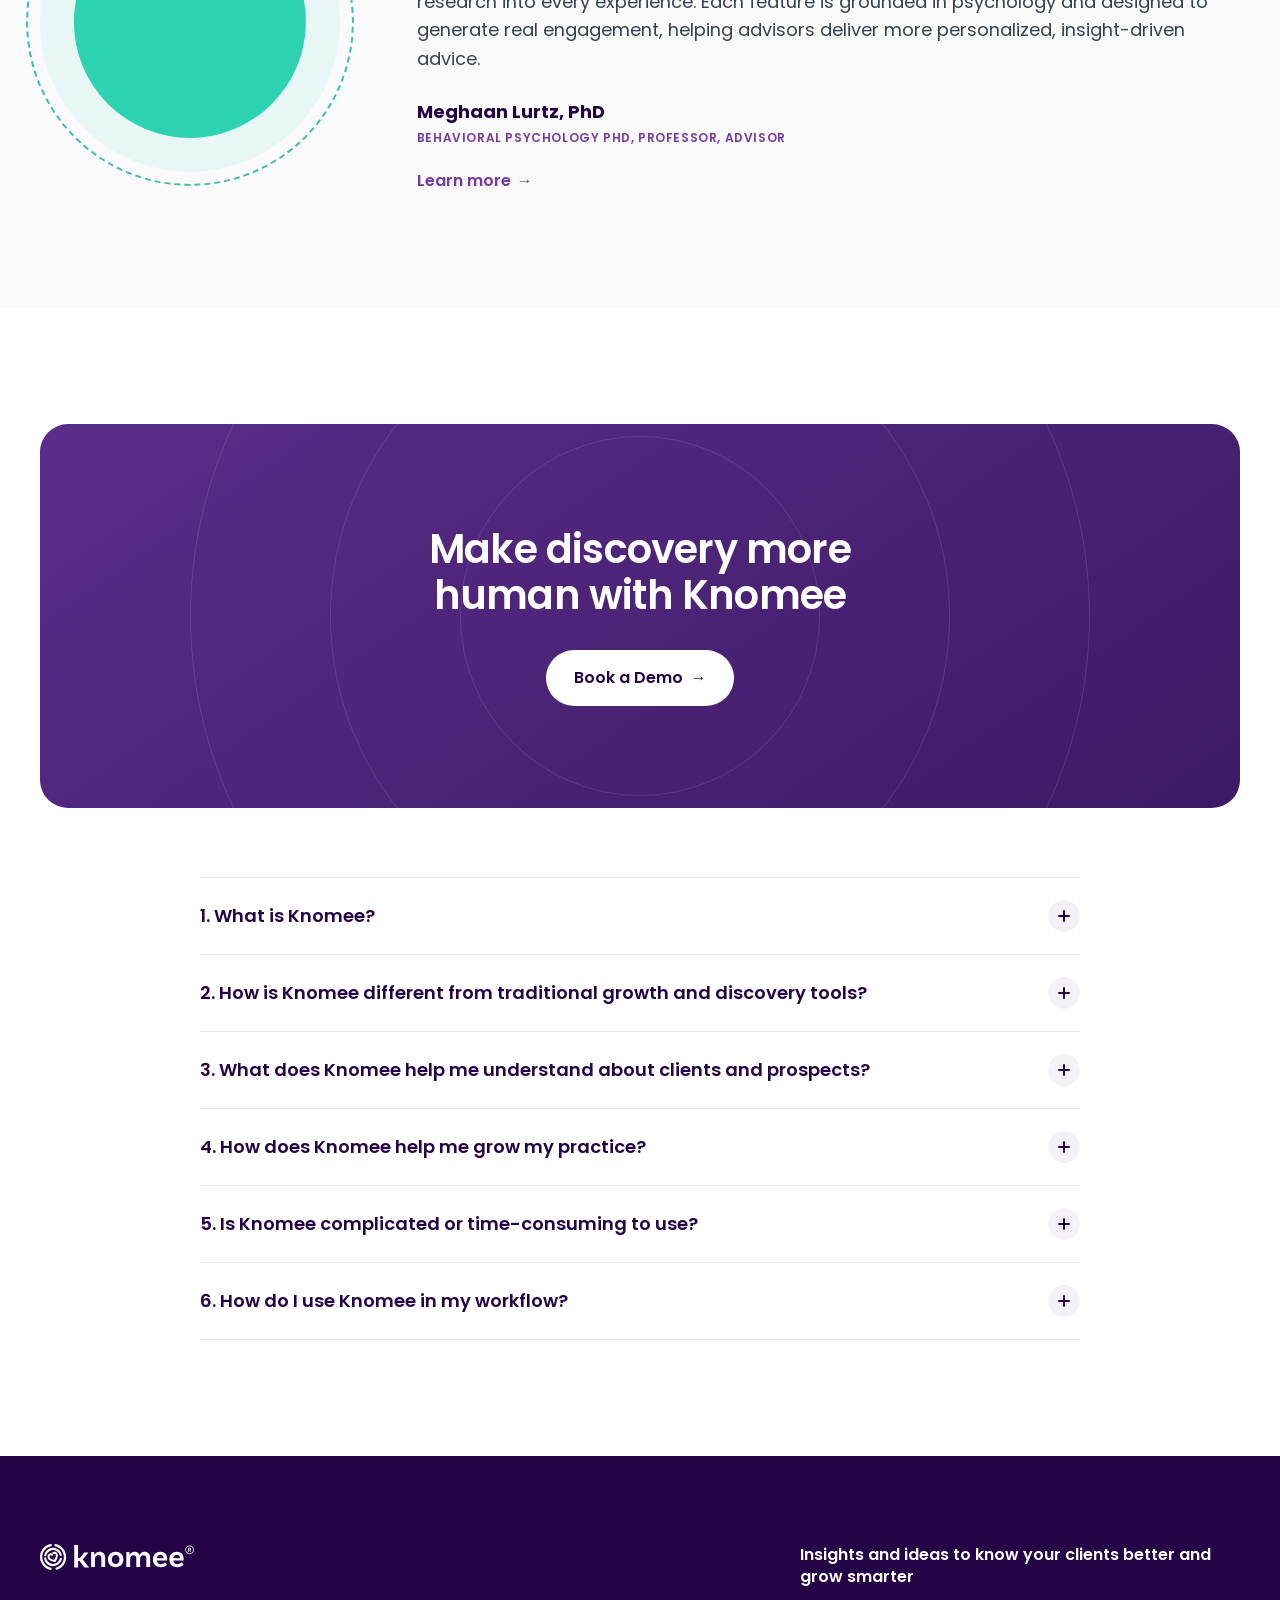
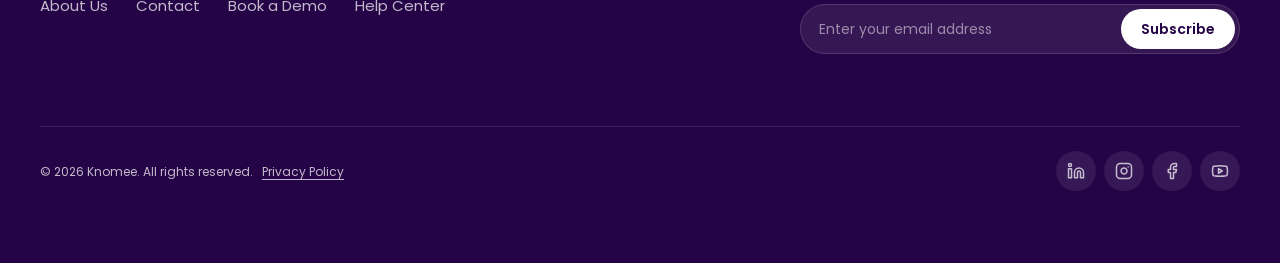
==== commit 2a1728da: "Goals adventure, pinned features, section and stage icons V1's interactive section is now the produc" ====
--- a/v1/index.html
+++ b/v1/index.html
@@ -116,8 +116,9 @@
                 <div class="joy-photo" data-v="family"><span class="joy-photo-frame"><img src="../assets/values/family.png" alt=""><span class="joy-photo-check"><svg viewBox="0 0 16 16"><path d="M3.5 8.5l3 3 6-6.5"/></svg></span></span><span class="joy-photo-label">Supporting my family</span></div>
                 <div class="joy-photo" data-v="independence"><span class="joy-photo-frame"><img src="../assets/values/independence.png" alt=""><span class="joy-photo-check"><svg viewBox="0 0 16 16"><path d="M3.5 8.5l3 3 6-6.5"/></svg></span></span><span class="joy-photo-label">Independence</span></div>
                 <div class="joy-photo" data-v="moment"><span class="joy-photo-frame"><img src="../assets/values/moment.png" alt=""><span class="joy-photo-check"><svg viewBox="0 0 16 16"><path d="M3.5 8.5l3 3 6-6.5"/></svg></span></span><span class="joy-photo-label">Enjoying the moment</span></div>
+                <div class="joy-photo" data-v="comfort"><span class="joy-photo-frame"><img src="../assets/values/comfort.png" alt=""><span class="joy-photo-check"><svg viewBox="0 0 16 16"><path d="M3.5 8.5l3 3 6-6.5"/></svg></span></span><span class="joy-photo-label">Comfort</span></div>
+                <div class="joy-photo" data-v="choice"><span class="joy-photo-frame"><img src="../assets/values/choice.png" alt=""><span class="joy-photo-check"><svg viewBox="0 0 16 16"><path d="M3.5 8.5l3 3 6-6.5"/></svg></span></span><span class="joy-photo-label">Choice</span></div>
               </div>
-              <div class="ps-next">Next</div>
             </div>
             <div class="ps ps-confidence">
               <div class="ps-head"><img src="../assets/adventures/confidence.svg" alt=""><span>Confidence</span></div>
@@ -126,7 +127,7 @@
                 <path d="M20 100 A80 80 0 0 1 60 30.7" fill="none" stroke="var(--dial-1)" stroke-width="22"/>
                 <path d="M63.5 28.8 A80 80 0 0 1 136.5 28.8" fill="none" stroke="var(--dial-2)" stroke-width="22"/>
                 <path d="M140 30.7 A80 80 0 0 1 180 100" fill="none" stroke="var(--dial-3)" stroke-width="22"/>
-                <g class="needle"><path d="M100 100 L100 34" stroke="var(--k-plum)" stroke-width="4" stroke-linecap="round"/><circle cx="100" cy="100" r="8" fill="var(--k-plum)"/></g>
+                <g class="needle"><g transform="translate(100 100) rotate(-62.7) scale(3.4) translate(-4.605 -6.894)"><path style="fill:#747378;stroke:none;stroke-dasharray:none" d="M16.0757 0.961386C16.226 0.785021 16.2577 0.536341 16.1563 0.327944C16.0432 0.0956357 15.7907 -0.0345688 15.5359 0.00800544L4.04027 1.92858C0.717702 2.48369 -1.0318 6.18253 0.646823 9.10312C2.31222 12.0007 6.34562 12.3735 8.51395 9.83036L16.0757 0.961386Z"/><path style="fill:#fff;stroke:none;stroke-dasharray:none" d="M4.29615 4.46698C2.9558 4.63811 2.00795 5.8634 2.17908 7.20375C2.3502 8.54411 3.5755 9.49196 4.91585 9.32083C6.2562 9.14971 7.20405 7.92441 7.03293 6.58406C6.8618 5.2437 5.63651 4.29586 4.29615 4.46698Z"/></g></g>
               </svg>
               <p class="dial-word">Strong</p>
               <div class="sun-slider sun-slider--still sun-slider--sm"><i class="sun-fill"></i><span class="sun"><img src="../assets/adventures/confidence.svg" alt=""></span></div>
@@ -152,7 +153,7 @@
                       <path d="M20 100 A80 80 0 0 1 60 30.7" fill="none" stroke="var(--dial-1)" stroke-width="22"/>
                       <path d="M63.5 28.8 A80 80 0 0 1 136.5 28.8" fill="none" stroke="var(--dial-2)" stroke-width="22"/>
                       <path d="M140 30.7 A80 80 0 0 1 180 100" fill="none" stroke="var(--dial-3)" stroke-width="22"/>
-                      <g class="needle"><path d="M100 100 L100 34" stroke="var(--k-plum)" stroke-width="5" stroke-linecap="round"/><circle cx="100" cy="100" r="9" fill="var(--k-plum)"/></g>
+                      <g class="needle"><g transform="translate(100 100) rotate(-62.7) scale(3.4) translate(-4.605 -6.894)"><path style="fill:#747378;stroke:none;stroke-dasharray:none" d="M16.0757 0.961386C16.226 0.785021 16.2577 0.536341 16.1563 0.327944C16.0432 0.0956357 15.7907 -0.0345688 15.5359 0.00800544L4.04027 1.92858C0.717702 2.48369 -1.0318 6.18253 0.646823 9.10312C2.31222 12.0007 6.34562 12.3735 8.51395 9.83036L16.0757 0.961386Z"/><path style="fill:#fff;stroke:none;stroke-dasharray:none" d="M4.29615 4.46698C2.9558 4.63811 2.00795 5.8634 2.17908 7.20375C2.3502 8.54411 3.5755 9.49196 4.91585 9.32083C6.2562 9.14971 7.20405 7.92441 7.03293 6.58406C6.8618 5.2437 5.63651 4.29586 4.29615 4.46698Z"/></g></g>
                     </svg>
                   </div>
                 </div>
@@ -169,14 +170,14 @@
             <div class="kq-stack"><small>KQ Score</small><span class="kq tier-3" data-kq>–</span></div>
           </div>
           <div class="ac-row">
-            <span class="ac-label">Prospect Readiness</span>
+            <span class="ac-label"><img class="sec-ic ttm-ic" src="../assets/ttm/TTM-1.svg" alt="" data-stage-ic>Prospect Readiness</span>
             <b class="ac-stage" data-stage>—</b>
           </div>
           <div class="meter" data-meter><i></i><i></i><i></i><i></i><i></i></div>
-          <div class="ac-label ac-mt">Values</div>
+          <div class="ac-label ac-mt"><img class="sec-ic" src="../assets/adventures/financial-joy.svg" alt="">Values</div>
           <div class="ac-tags" data-tags></div>
           <div class="ac-starter">
-            <div class="ac-label">Conversation starter</div>
+            <div class="ac-label"><img class="sec-ic" src="../assets/cards/starters.svg" alt="">Conversation starter</div>
             <p data-starter></p>
           </div>
         </div>
@@ -296,34 +297,23 @@
 
           <div class="q-steps">
             <div class="q-step" data-q="0">
-              <p class="q-title" id="q0">Add a Goal</p>
-              <p class="q-hint">Select a goal</p>
-              <div class="goal-cards" role="radiogroup" aria-labelledby="q0">
-                <button type="button" role="radio" aria-checked="false" class="goal-card" data-goal="Family and relationships"><img src="../assets/goals/family.png" alt="Family and relationships"><span class="joy-photo-check"><svg viewBox="0 0 16 16"><path d="M3.5 8.5l3 3 6-6.5"/></svg></span></button>
-                <button type="button" role="radio" aria-checked="false" class="goal-card" data-goal="Health and wellness"><img src="../assets/goals/health.png" alt="Health and wellness"><span class="joy-photo-check"><svg viewBox="0 0 16 16"><path d="M3.5 8.5l3 3 6-6.5"/></svg></span></button>
-                <button type="button" role="radio" aria-checked="false" class="goal-card" data-goal="Hobbies and interests"><img src="../assets/goals/hobbies.png" alt="Hobbies and interests"><span class="joy-photo-check"><svg viewBox="0 0 16 16"><path d="M3.5 8.5l3 3 6-6.5"/></svg></span></button>
-                <button type="button" role="radio" aria-checked="false" class="goal-card" data-goal="Home life"><img src="../assets/goals/home.png" alt="Home life"><span class="joy-photo-check"><svg viewBox="0 0 16 16"><path d="M3.5 8.5l3 3 6-6.5"/></svg></span></button>
-                <button type="button" role="radio" aria-checked="false" class="goal-card" data-goal="Financial planning and management"><img src="../assets/goals/planning.png" alt="Financial planning and management"><span class="joy-photo-check"><svg viewBox="0 0 16 16"><path d="M3.5 8.5l3 3 6-6.5"/></svg></span></button>
-                <button type="button" role="radio" aria-checked="false" class="goal-card" data-goal="Work and career"><img src="../assets/goals/work.png" alt="Work and career"><span class="joy-photo-check"><svg viewBox="0 0 16 16"><path d="M3.5 8.5l3 3 6-6.5"/></svg></span></button>
+              <p class="q-title" id="q0">Select a goal</p>
+              <p class="q-hint">Based on your Knomee self-discovery journey so far, here are suggested goals:</p>
+              <div class="goal-list" role="radiogroup" aria-labelledby="q0">
+                <button type="button" role="radio" aria-checked="false" class="goal-opt" data-goal="Take a sabbatical in 2027"><span class="goal-spark" aria-hidden="true"><svg viewBox="0 0 24 24"><path d="M12 2.5l2 6.5 6.5 2-6.5 2-2 6.5-2-6.5-6.5-2 6.5-2z"/></svg></span><span class="goal-txt">Take a sabbatical in 2027</span><span class="goal-go" aria-hidden="true"><svg viewBox="0 0 24 24"><path d="M5 12h14"/><path d="m13 6 6 6-6 6"/></svg></span></button>
+                <button type="button" role="radio" aria-checked="false" class="goal-opt" data-goal="Save for a down payment on a second home"><span class="goal-spark" aria-hidden="true"><svg viewBox="0 0 24 24"><path d="M12 2.5l2 6.5 6.5 2-6.5 2-2 6.5-2-6.5-6.5-2 6.5-2z"/></svg></span><span class="goal-txt">Save for a down payment on a second home</span><span class="goal-go" aria-hidden="true"><svg viewBox="0 0 24 24"><path d="M5 12h14"/><path d="m13 6 6 6-6 6"/></svg></span></button>
+                <button type="button" role="radio" aria-checked="false" class="goal-opt" data-goal="Set a date for the beach house"><span class="goal-spark" aria-hidden="true"><svg viewBox="0 0 24 24"><path d="M12 2.5l2 6.5 6.5 2-6.5 2-2 6.5-2-6.5-6.5-2 6.5-2z"/></svg></span><span class="goal-txt">Set a date for the beach house</span><span class="goal-go" aria-hidden="true"><svg viewBox="0 0 24 24"><path d="M5 12h14"/><path d="m13 6 6 6-6 6"/></svg></span></button>
+                <button type="button" role="radio" aria-checked="false" class="goal-opt" data-goal="Put the college plan in writing for both kids"><span class="goal-spark" aria-hidden="true"><svg viewBox="0 0 24 24"><path d="M12 2.5l2 6.5 6.5 2-6.5 2-2 6.5-2-6.5-6.5-2 6.5-2z"/></svg></span><span class="goal-txt">Put the college plan in writing for both kids</span><span class="goal-go" aria-hidden="true"><svg viewBox="0 0 24 24"><path d="M5 12h14"/><path d="m13 6 6 6-6 6"/></svg></span></button>
+                <button type="button" role="radio" aria-checked="false" class="goal-opt" data-goal="Give to my old school every year, not once"><span class="goal-spark" aria-hidden="true"><svg viewBox="0 0 24 24"><path d="M12 2.5l2 6.5 6.5 2-6.5 2-2 6.5-2-6.5-6.5-2 6.5-2z"/></svg></span><span class="goal-txt">Give to my old school every year, not once</span><span class="goal-go" aria-hidden="true"><svg viewBox="0 0 24 24"><path d="M5 12h14"/><path d="m13 6 6 6-6 6"/></svg></span></button>
               </div>
             </div>
             <div class="q-step" data-q="1" hidden>
-              <label class="q-title" for="q-conf">How confident do you feel about your finances today?</label>
-              <div class="q-gauge" aria-hidden="true">
-                <svg class="dial dial--try" viewBox="0 0 200 116">
-                  <path data-w="Weak" d="M20 100 A80 80 0 0 1 60 30.7" fill="none" stroke="var(--dial-1)" stroke-width="22"/>
-                  <path data-w="Moderate" d="M63.5 28.8 A80 80 0 0 1 136.5 28.8" fill="none" stroke="var(--dial-2)" stroke-width="22"/>
-                  <path data-w="Strong" d="M140 30.7 A80 80 0 0 1 180 100" fill="none" stroke="var(--dial-3)" stroke-width="22"/>
-                  <g class="needle"><path d="M100 100 L100 34" stroke="var(--k-plum)" stroke-width="4" stroke-linecap="round"/><circle cx="100" cy="100" r="8" fill="var(--k-plum)"/></g>
-                </svg>
-                <p class="q-gauge-word" data-gauge-word>Moderate</p>
-              </div>
-              <div class="q-range">
-                <div class="sun-slider is-untouched" data-sun>
-                  <i class="sun-fill"></i>
-                  <span class="sun" aria-hidden="true"><img src="../assets/adventures/confidence.svg" alt=""></span>
-                  <input id="q-conf" type="range" min="0" max="100" step="1" value="50">
-                </div>
+              <p class="q-title" id="q1">Are you thinking about <strong>how</strong> to make your goal happen?</p>
+              <div class="ttm-opts" role="radiogroup" aria-labelledby="q1">
+                <button type="button" role="radio" aria-checked="false" class="ttm-opt" data-level="1"><img src="../assets/ttm/TTM-1.svg" alt=""><span>Not really.</span></button>
+                <button type="button" role="radio" aria-checked="false" class="ttm-opt" data-level="2"><img src="../assets/ttm/TTM-2.svg" alt=""><span>Yes, but no plans yet</span></button>
+                <button type="button" role="radio" aria-checked="false" class="ttm-opt" data-level="3"><img src="../assets/ttm/TTM-3.svg" alt=""><span>Yes, and I’m considering next steps</span></button>
+                <button type="button" role="radio" aria-checked="false" class="ttm-opt" data-level="4"><img src="../assets/ttm/TTM-4.svg" alt=""><span>I already started working towards it</span></button>
               </div>
             </div>
             <div class="q-step" data-q="2" hidden>
@@ -361,15 +351,15 @@
               <span class="tier-pill tier-pill--nurture" data-m-tier>Nurture</span>
             </div>
           </div>
-          <div class="ma-row"><span class="ma-k">Prospect Readiness</span><b data-m-stage>—</b></div>
+          <div class="ma-row"><span class="ma-k"><img class="sec-ic ttm-ic" src="../assets/ttm/TTM-1.svg" alt="" data-m-stage-ic>Prospect Readiness</span><b data-m-stage>—</b></div>
           <div class="meter meter--dark" data-m-meter><i></i><i></i><i></i><i></i><i></i></div>
           <dl class="ma-list">
-            <div><dt>Goal</dt><dd data-m-goal><span class="ma-empty">—</span></dd></div>
-            <div><dt>Confidence</dt><dd><span data-m-conf class="ma-empty">—</span></dd></div>
-            <div><dt>Life Events</dt><dd data-m-event><span class="ma-empty">—</span></dd></div>
+            <div><dt><img class="sec-ic" src="../assets/adventures/goals.svg" alt="">Goal</dt><dd data-m-goal><span class="ma-empty">—</span></dd></div>
+            <div><dt><img class="sec-ic ttm-ic" src="../assets/ttm/TTM-1.svg" alt="" data-m-ready-ic>Goal Readiness</dt><dd data-m-ready><span class="ma-empty">—</span></dd></div>
+            <div><dt><img class="sec-ic" src="../assets/adventures/life-events.svg" alt="">Life Events</dt><dd data-m-event><span class="ma-empty">—</span></dd></div>
           </dl>
           <div class="ma-starter">
-            <span class="ma-k">Conversation starter</span>
+            <span class="ma-k"><img class="sec-ic" src="../assets/cards/starters.svg" alt="">Conversation starter</span>
             <p data-m-starter><span class="ma-empty">—</span></p>
           </div>
         </div>
@@ -378,7 +368,9 @@
   </section>
 
   <!-- ======================= THREE MORE FEATURES ======================= -->
-  <section class="section explorer">
+  <section class="explorer">
+    <div class="ex-track" style="--n: 3">
+      <div class="ex-sticky">
     <div class="container">
       <div class="ex-grid">
         <nav class="ex-list" aria-label="Knomee features">
@@ -388,7 +380,7 @@
         </nav>
 
         <div class="ex-panels">
-          <div class="panel" id="p-uncover" data-reveal="fade">
+          <div class="panel is-active" id="p-uncover">
             <h3 class="ex-h">Uncover insights they’ve never known how to explain</h3>
             <div class="panel-ui ui-table" aria-hidden="true">
               <div class="ui-bar"><b>My Prospects</b><span class="ui-search"></span></div>
@@ -410,7 +402,7 @@
             </div>
           </div>
 
-          <div class="panel" id="p-deep" data-reveal="fade">
+          <div class="panel" id="p-deep">
             <h3 class="ex-h">Go deep with meaningful conversations every time</h3>
             <div class="panel-ui ui-starters" aria-hidden="true">
               <div class="ui-bar"><b>Priya Nair</b><span class="kq-stack kq-stack--row"><small>KQ Score</small><span class="kq">84</span></span></div>
@@ -428,24 +420,24 @@
             </div>
           </div>
 
-          <div class="panel" id="p-scale" data-reveal="fade">
+          <div class="panel" id="p-scale">
             <h3 class="ex-h">Scale behavioral discovery across your business</h3>
             <div class="panel-ui ui-client" aria-hidden="true">
               <div class="ui-bar ui-bar--client"><b>The Ellis Household</b><span class="tier-pill">Engaged</span></div>
               <div class="uc-grid">
                 <div class="uc-card">
-                  <span class="ac-label">Confidence</span>
-                  <svg class="dial dial--sm" viewBox="0 0 200 116"><path d="M20 100 A80 80 0 0 1 60 30.7" fill="none" stroke="var(--dial-1)" stroke-width="22"/><path d="M63.5 28.8 A80 80 0 0 1 136.5 28.8" fill="none" stroke="var(--dial-2)" stroke-width="22"/><path d="M140 30.7 A80 80 0 0 1 180 100" fill="none" stroke="var(--dial-3)" stroke-width="22"/><g class="needle" style="transform: rotate(52deg)"><path d="M100 100 L100 34" stroke="var(--k-plum)" stroke-width="4" stroke-linecap="round"/><circle cx="100" cy="100" r="8" fill="var(--k-plum)"/></g></svg>
+                  <span class="ac-label"><img class="sec-ic" src="../assets/adventures/confidence.svg" alt="">Confidence</span>
+                  <svg class="dial dial--sm" viewBox="0 0 200 116"><path d="M20 100 A80 80 0 0 1 60 30.7" fill="none" stroke="var(--dial-1)" stroke-width="22"/><path d="M63.5 28.8 A80 80 0 0 1 136.5 28.8" fill="none" stroke="var(--dial-2)" stroke-width="22"/><path d="M140 30.7 A80 80 0 0 1 180 100" fill="none" stroke="var(--dial-3)" stroke-width="22"/><g class="needle" style="transform: rotate(52deg)"><g transform="translate(100 100) rotate(-62.7) scale(3.4) translate(-4.605 -6.894)"><path style="fill:#747378;stroke:none;stroke-dasharray:none" d="M16.0757 0.961386C16.226 0.785021 16.2577 0.536341 16.1563 0.327944C16.0432 0.0956357 15.7907 -0.0345688 15.5359 0.00800544L4.04027 1.92858C0.717702 2.48369 -1.0318 6.18253 0.646823 9.10312C2.31222 12.0007 6.34562 12.3735 8.51395 9.83036L16.0757 0.961386Z"/><path style="fill:#fff;stroke:none;stroke-dasharray:none" d="M4.29615 4.46698C2.9558 4.63811 2.00795 5.8634 2.17908 7.20375C2.3502 8.54411 3.5755 9.49196 4.91585 9.32083C6.2562 9.14971 7.20405 7.92441 7.03293 6.58406C6.8618 5.2437 5.63651 4.29586 4.29615 4.46698Z"/></g></g></svg>
                   <b class="uc-big">Strong</b>
                 </div>
                 <div class="uc-card">
-                  <span class="ac-label">Goal Readiness</span>
+                  <span class="ac-label"><img class="sec-ic ttm-ic" src="../assets/ttm/TTM-4.svg" alt="">Goal Readiness</span>
                   <p class="uc-goal">Family beach vacation</p>
                   <div class="meter meter--client"><i class="on"></i><i class="on"></i><i class="on"></i><i class="on"></i><i></i></div>
-                  <b class="uc-big">Action</b>
+                  <div class="uc-stage"><img src="../assets/ttm/TTM-4.svg" alt=""><b>Action</b></div>
                 </div>
                 <div class="uc-card uc-wide">
-                  <span class="ac-label">Life Events</span>
+                  <span class="ac-label"><img class="sec-ic" src="../assets/adventures/life-events.svg" alt="">Life Events</span>
                   <div class="uc-events">
                     <span><img src="../assets/life-events/empty-nester.svg" alt="">Empty Nester</span>
                     <span><img src="../assets/life-events/vacation.svg" alt="">Vacation</span>
@@ -463,6 +455,8 @@
             </div>
           </div>
         </div>
+      </div>
+    </div>
       </div>
     </div>
   </section>
--- a/shared/site.css
+++ b/shared/site.css
@@ -576,13 +576,17 @@
 .joy-photo.is-on .joy-photo-label, .joy-photo[aria-pressed="true"] .joy-photo-label { font-weight: var(--weight-bold); }
 .joy-photo.is-full { opacity: 0.45; cursor: default; }
 /* Inside a phone mockup: the same option, scaled down. */
-.joy-photos--sm { gap: 6px 8px; }
+.joy-photos--sm { grid-template-columns: repeat(3, minmax(0, 1fr)); gap: 6px 8px; }
 .joy-photos--sm .joy-photo { gap: 3px; }
 .joy-photos--sm .joy-photo-frame { border-radius: 11px; }
 .joy-photos--sm .joy-photo.is-on .joy-photo-frame::after { box-shadow: inset 0 0 0 4px var(--k-lime); }
 .joy-photos--sm .joy-photo-check { top: 5px; right: 5px; width: 18px; height: 18px; }
 .joy-photos--sm .joy-photo-check svg { width: 11px; height: 11px; }
 .joy-photos--sm .joy-photo-label { font-size: var(--text-2xs); }
+
+/* ---------- Adventure and section icons ----------
+   The app draws them on a white disc that floats a little off the page. */
+img[src*="assets/adventures/"]:not([src$="award.svg"]), img[src*="assets/cards/"] { border-radius: 50%; box-shadow: 0 2px 6px rgba(36, 4, 70, 0.18); }
 
 /* ---------- Financial ID (the client's side: ocean headings, outlined pills) ---------- */
 .fid { padding: 16px; border: 1px solid var(--k-line); border-radius: 16px; background: var(--k-white); text-align: left; }
@@ -598,7 +602,7 @@
 .fid-pill { display: inline-flex; align-items: center; padding: 6px 12px; border: 1px solid var(--k-line); border-radius: var(--radius-pill); background: var(--k-white); font-size: var(--text-base); color: var(--k-ink); }
 .fid-row { display: flex; align-items: center; justify-content: space-between; gap: 12px; margin-top: 8px; }
 .fid-word { font-size: var(--text-xl); font-weight: var(--weight-semibold); color: var(--k-ink); }
-.fid-event { display: flex; align-items: center; gap: 8px; margin-top: 8px; font-size: var(--text-md); font-weight: var(--weight-semibold); color: var(--k-ocean); }
+.fid-event { display: flex; align-items: center; gap: 8px; margin-top: 8px; font-size: var(--text-md); font-weight: var(--weight-semibold); color: var(--k-ink); }
 .fid-event img { width: 22px; height: 22px; object-fit: contain; }
 
 /* ---------- Closing (versions restyle freely) ---------- */
--- a/v1/v1.css
+++ b/v1/v1.css
@@ -60,7 +60,7 @@
 .ps.is-current { opacity: 1; transform: none; }
 .ps.is-leaving { opacity: 0; transform: translateX(-24px); }
 .ps-head { display: flex; align-items: center; gap: 6px; }
-.ps-head img { width: 20px; height: 20px; border-radius: 50%; box-shadow: 0 0 0 1px var(--k-line); }
+.ps-head img { width: 20px; height: 20px; }
 .ps-head span { font-size: var(--text-xs); font-weight: var(--weight-semibold); color: var(--k-grape); }
 .ps-kicker { margin-top: 10px; font-size: var(--text-2xs); font-weight: var(--weight-semibold); color: var(--k-ocean); }
 .ps-q { margin: 2px 0 2px; font-size: var(--text-base); font-weight: var(--weight-semibold); line-height: 1.3; color: var(--k-plum); }
@@ -69,14 +69,15 @@
   background: var(--k-plum) url("data:image/svg+xml,%3Csvg xmlns='http://www.w3.org/2000/svg' viewBox='0 0 12 12'%3E%3Cpath d='M2.5 6.2 5 8.5l4.5-5' fill='none' stroke='white' stroke-width='1.8' stroke-linecap='round' stroke-linejoin='round'/%3E%3C/svg%3E") center/10px no-repeat;
   box-shadow: 0 0 0 2px var(--k-white); transform: scale(0); transition: transform 0.35s var(--ease-pop);
 }
-.ps-next { margin-top: auto; height: 34px; display: grid; place-items: center; border-radius: var(--radius-pill); background: var(--k-plum); color: var(--k-white); font-size: var(--text-sm); font-weight: var(--weight-semibold); transition: transform var(--dur-base) var(--ease-out); }
-.ps-next.is-pressed { transform: scale(0.96); }
 .stage-phone .dial { margin-top: 14px; }
 .stage-phone .dial .needle { transform: rotate(-70deg); transition: transform 1.4s var(--ease-pop); }
 .ps-confidence.is-strong .needle { transform: rotate(52deg); }
 .dial-word { text-align: center; font-size: var(--text-xl); font-weight: var(--weight-bold); color: var(--k-plum); opacity: 0; transition: opacity var(--dur-slow) var(--ease-out) 0.9s; }
 .ps-confidence.is-strong .dial-word { opacity: 1; }
-.ps-confidence .sun-slider { --v: 18; margin-top: 18px; }
+/* Confidence: the header stays at the top, the question and its gauge sit
+   centred in the space below. */
+.ps-confidence .ps-q { margin-top: auto; text-align: center; }
+.ps-confidence .sun-slider { --v: 18; margin-top: 18px; margin-bottom: auto; }
 .ps-confidence.is-strong .sun-slider { --v: 84; }
 .ps-confidence.is-strong .ps-done { align-items: center; justify-content: center; text-align: center; gap: 4px; }
 .ps-spinner { width: 40px; height: 40px; margin-bottom: 8px; border-radius: 50%; border: 4px solid var(--k-teal-light); border-top-color: var(--k-teal); animation: spin 0.9s linear infinite; }
@@ -97,19 +98,21 @@
 .stage-pause[aria-pressed="true"] .i-play { display: block; }
 
 /* The Financial ID the phone builds: the shared .fid, sized for the phone. */
-.ps-fid { padding: 34px 8px 10px; }
-.fid--phone { padding: 4px 4px 0; border: 0; }
+.ps-fid { padding: 34px 8px 12px; }
+.fid--phone { flex: 1; display: flex; flex-direction: column; padding: 4px 4px 0; border: 0; }
+.fid--phone .fid-sec { flex: 1; display: flex; flex-direction: column; justify-content: center; }
 .fid--phone .fid-head { gap: 8px; padding-bottom: 8px; }
 .fid--phone .fid-avatar { width: 26px; height: 26px; font-size: var(--text-sm); }
 .fid--phone .fid-title { font-size: var(--text-lg); }
 .fid--phone .fid-sec { padding: 9px 0; }
 .fid--phone .fid-sec-t { font-size: var(--text-sm); gap: 6px; }
 .fid--phone .fid-sec-t img { width: 18px; height: 18px; }
-.fid--phone .fid-sub { margin: 6px 0 5px; font-size: var(--text-xs); }
+.fid--phone .fid-sub { margin: 8px 0 8px; font-size: var(--text-sm); }
 .fid--phone .fid-pills { gap: 4px; }
-.fid--phone .fid-pill { padding: 4px 9px; font-size: var(--text-xs); }
-.fid--phone .fid-word { font-size: var(--text-lg); }
-.fid-dial { width: 76px; }
+.fid--phone .fid-pill { padding: 6px 11px; font-size: var(--text-sm); }
+.fid--phone .fid-row { flex-direction: column; gap: 4px; }
+.fid--phone .fid-word { order: 2; font-size: var(--text-xl); font-weight: var(--weight-bold); color: var(--k-plum); }
+.fid-dial { width: 120px; }
 .fid-dial .needle { transform: rotate(52deg); }
 .ps-fid.is-current .fid-sec { animation: rowIn 0.5s var(--ease-pop) both; }
 .ps-fid.is-current .fid-sec:nth-child(3) { animation-delay: 0.12s; }
@@ -126,18 +129,43 @@
 .ui-cols { padding: 10px 6px 0; }
 .ui-nm { display: inline-flex; align-items: center; gap: 6px; }
 .q-kicker { font-size: var(--text-md); font-weight: var(--weight-semibold); color: var(--k-ocean); }
-/* Goal cards: the product's illustrated goal categories. Chosen, they wear the
-   same lime ring and plum check as a Financial Joy photo. */
-.goal-cards { display: grid; grid-template-columns: repeat(3, minmax(0, 1fr)); gap: 12px; }
-.goal-card { position: relative; padding: 0; border: 0; border-radius: 14px; background: none; cursor: pointer; transition: transform 0.3s var(--ease-out), box-shadow 0.3s var(--ease-out); }
-.goal-card img { display: block; width: 100%; height: auto; border-radius: 14px; }
-.goal-card::after { content: ""; position: absolute; inset: 0; border-radius: inherit; box-shadow: inset 0 0 0 0 var(--k-lime); transition: box-shadow 0.18s var(--ease-out); pointer-events: none; }
-.goal-card:hover { transform: translateY(-3px) rotate(-1deg); box-shadow: 0 14px 26px -12px rgba(36, 4, 70, 0.4); }
-.goal-card:nth-child(even):hover { transform: translateY(-3px) rotate(1deg); }
-.goal-card:active { transform: scale(0.97); }
-.goal-card[aria-checked="true"]::after { box-shadow: inset 0 0 0 6px var(--k-lime); }
-.goal-card[aria-checked="true"] .joy-photo-check { opacity: 1; transform: none; }
-.goal-card[aria-checked="true"] .joy-photo-check svg { animation: joyTick 0.32s 0.12s ease-out forwards; }
+/* Goals: the product's "Select a goal" rows — a sparkle disc, the goal, an arrow. */
+.goal-list { display: grid; gap: 8px; }
+.goal-opt {
+  display: flex; align-items: center; gap: 12px; width: 100%; padding: 12px 14px; border: 1.5px solid var(--k-line); border-radius: 14px;
+  background: var(--k-white); font: inherit; font-size: var(--text-xl); line-height: 1.35; text-align: left; color: var(--k-ink-soft); cursor: pointer;
+  transition: border-color var(--dur-base), background var(--dur-base), transform var(--dur-mid) var(--ease-out);
+}
+.goal-opt:hover { background: var(--k-cloud); transform: translateX(3px); }
+.goal-opt:active { transform: scale(0.98); }
+.goal-spark { flex: none; display: grid; place-items: center; width: 32px; height: 32px; border-radius: 50%; background: var(--k-white); color: var(--k-grape); box-shadow: 0 2px 6px rgba(36, 4, 70, 0.18); transition: background var(--dur-slow), color var(--dur-slow), transform 0.4s var(--ease-pop); }
+.goal-spark svg { width: 16px; height: 16px; fill: currentColor; }
+.goal-txt { flex: 1; min-width: 0; }
+.goal-go { flex: none; color: var(--k-plum); transition: transform var(--dur-mid) var(--ease-pop); }
+.goal-go svg { width: 18px; height: 18px; fill: none; stroke: currentColor; stroke-width: 2; stroke-linecap: round; stroke-linejoin: round; }
+.goal-opt:hover .goal-go { transform: translateX(3px); }
+.goal-opt[aria-checked="true"] { border-color: var(--k-plum); background: var(--k-plum-wash); color: var(--k-plum); }
+.goal-opt[aria-checked="true"] .goal-spark { background: var(--k-plum); color: var(--k-lime); transform: rotate(45deg); }
+/* Goal readiness: the product's stage-of-change art on each answer. */
+.q-title strong { color: var(--k-grape); font-weight: inherit; }
+.ttm-opts { display: grid; grid-template-columns: repeat(2, minmax(0, 1fr)); gap: 12px; margin-top: var(--space-20); }
+.ttm-opt {
+  position: relative; display: grid; justify-items: center; align-content: start; gap: 10px; padding: 16px 12px 14px; border: 1.5px solid var(--k-line); border-radius: 14px;
+  background: var(--k-white); font: inherit; font-size: var(--text-lg); font-weight: var(--weight-medium); line-height: 1.35; text-align: center; color: var(--k-plum); cursor: pointer;
+  transition: border-color var(--dur-base), background var(--dur-base), transform var(--dur-base) var(--ease-out), box-shadow var(--dur-mid);
+}
+.ttm-opt img { height: 72px; width: auto; transition: transform 0.4s var(--ease-pop); }
+.ttm-opt:hover { transform: translateY(-2px); border-color: var(--k-lilac); box-shadow: var(--elev-1); }
+.ttm-opt:hover img { transform: scale(1.06); }
+.ttm-opt:active { transform: scale(0.96); }
+.ttm-opt::after {
+  content: ""; position: absolute; top: -8px; right: -8px; width: 24px; height: 24px; border-radius: 50%;
+  background: var(--k-plum) url("data:image/svg+xml,%3Csvg xmlns='http://www.w3.org/2000/svg' viewBox='0 0 12 12'%3E%3Cpath d='M2.5 6.2 5 8.5l4.5-5' fill='none' stroke='white' stroke-width='1.8' stroke-linecap='round' stroke-linejoin='round'/%3E%3C/svg%3E") center/14px no-repeat;
+  box-shadow: 0 0 0 3px var(--k-white); transform: scale(0); transition: transform 0.4s var(--ease-pop);
+}
+.ttm-opt[aria-checked="true"] { border-color: var(--k-plum); background: var(--k-plum-wash); }
+.ttm-opt[aria-checked="true"]::after { transform: scale(1); }
+.ma-ttm { width: 26px; height: 26px; object-fit: contain; border-radius: 6px; background: var(--k-white); }
 .ma-row { display: flex; align-items: center; justify-content: space-between; margin-top: var(--space-20); }
 .ma-row .ma-k { margin: 0; }
 .ma-row b { font-size: var(--text-md); color: var(--k-white); }
@@ -146,6 +174,12 @@
 .mirror-advisor .kq { color: var(--k-white); }
 .mirror-advisor .kq.tier-2 { color: var(--k-lilac); }
 .mirror-advisor .kq.tier-3 { color: var(--k-lilac-soft); }
+
+/* The app's section icons, sized for a label. */
+.sec-ic { flex: none; width: 20px; height: 20px; object-fit: contain; background: var(--k-white); }
+/* Stage-of-change art is a picture, not a disc: no ring, no shadow, a touch larger. */
+.ttm-ic { width: 24px; height: 24px; border-radius: 6px; box-shadow: none; background: none; }
+.ma-list dt { display: flex; align-items: center; gap: 8px; }
 
 /* advisor card */
 .advisor-card {
@@ -272,7 +306,7 @@
 .mirror-you { display: flex; flex-direction: column; padding: clamp(24px, 3.4vw, 40px); }
 .mirror-top { display: flex; align-items: center; gap: 12px; margin-bottom: var(--space-24); }
 .adv-chip { display: inline-flex; align-items: center; gap: 8px; font-size: var(--text-md); font-weight: var(--weight-semibold); color: var(--k-grape); }
-.adv-chip img { width: 30px; height: 30px; border-radius: 50%; box-shadow: 0 0 0 1px var(--k-line); }
+.adv-chip img { width: 30px; height: 30px; }
 .dots { display: flex; gap: 6px; list-style: none; margin: 0 0 0 auto; padding: 0; }
 .dots li { width: 8px; height: 8px; border-radius: var(--radius-pill); background: var(--bar-off); transition: width 0.4s var(--ease-pop), background var(--dur-slow); }
 .dots li.on { width: 24px; background: var(--k-plum); }
@@ -350,9 +384,12 @@
 .ma-starter .ma-k { text-transform: none; letter-spacing: 0; }
 .ma-starter p { min-height: 68px; font-size: var(--text-lg); line-height: 1.5; color: var(--k-white); }
 
-/* ---------- Feature explorer: the list stays put, the features scroll past ---------- */
-.ex-grid { display: grid; grid-template-columns: 0.85fr 1.15fr; gap: clamp(32px, 5vw, 72px); align-items: start; }
-.ex-list { display: grid; gap: 4px; position: sticky; top: calc(var(--header-h) + 40px); }
+/* ---------- Feature explorer: pinned while you scroll; each feature slides in ---------- */
+.ex-track { height: calc(var(--n) * 80vh + 20vh); }
+.ex-sticky { position: sticky; top: var(--header-h); display: flex; align-items: center; height: calc(100vh - var(--header-h)); }
+.ex-sticky > .container { width: 100%; }
+.ex-grid { display: grid; grid-template-columns: 0.85fr 1.15fr; gap: clamp(32px, 5vw, 72px); align-items: center; }
+.ex-list { display: grid; gap: 4px; }
 .ex-item {
   position: relative; display: block; padding: 22px 0; border-top: 1px solid var(--k-line); text-decoration: none;
   font-size: clamp(20px, 2vw, 26px); font-weight: var(--weight-semibold); line-height: 1.25; letter-spacing: -0.01em; color: var(--k-stone);
@@ -362,8 +399,14 @@
 .ex-item.is-active { color: var(--k-plum); }
 .ex-n { position: absolute; left: 0; right: 0; top: -1px; height: 2px; background: var(--k-plum); transform: scaleX(0); transform-origin: left; transition: transform 0.6s var(--ease-standard); }
 .ex-item.is-active .ex-n { transform: scaleX(1); }
-.ex-panels { display: grid; gap: clamp(72px, 12vh, 140px); }
-.ex-panels .panel { min-height: min(62vh, 620px); display: flex; flex-direction: column; justify-content: center; }
+.ex-panels { position: relative; min-height: 680px; }
+.ex-panels .panel {
+  position: absolute; inset: 0; display: flex; flex-direction: column; justify-content: center;
+  opacity: 0; visibility: hidden; transform: translateY(36px);
+  transition: opacity 0.45s var(--ease-out), transform 0.6s var(--ease-pop), visibility 0s linear 0.6s;
+}
+.ex-panels .panel.is-before { transform: translateY(-36px); }
+.ex-panels .panel.is-active { opacity: 1; visibility: visible; transform: none; transition-delay: 0s; }
 .ex-h { display: none; margin-bottom: var(--space-16); font-size: clamp(22px, 5vw, 26px); }
 .panel-ui { padding: 18px; border: 1px solid var(--k-line); border-radius: 20px; background: var(--k-white); box-shadow: 0 24px 60px rgba(36, 4, 70, 0.10); }
 .panel-copy { margin-top: var(--space-24); }
@@ -384,7 +427,7 @@
 .ui-name { flex: 1; font-size: var(--text-md); font-weight: var(--weight-semibold); color: var(--k-ink); }
 .ui-name small { display: block; font-size: var(--text-sm); font-weight: var(--weight-regular); color: var(--text-muted); }
 .ui-name .new-tag { vertical-align: 1px; margin-left: 4px; }
-.ui-row:hover .panel.is-in :is(.ui-row, .ui-group, .uc-card, .us-q, .us-values) { animation: rowIn 0.5s var(--ease-pop) both; animation-delay: calc(var(--r, 0) * 60ms + 80ms); }
+.ui-row:hover .panel.is-active :is(.ui-row, .ui-group, .uc-card, .us-q, .us-values) { animation: rowIn 0.5s var(--ease-pop) both; animation-delay: calc(var(--r, 0) * 60ms + 80ms); }
 @keyframes rowIn { from { opacity: 0; transform: translateY(10px); } to { opacity: 1; transform: none; } }
 .us-values { display: flex; gap: 8px; margin: 14px 0 6px; }
 .us-values span { display: inline-flex; align-items: center; gap: 8px; padding: 4px 12px 4px 4px; border-radius: var(--radius-pill); background: var(--k-grape-light); font-size: var(--text-md); font-weight: var(--weight-semibold); color: var(--k-grape); }
@@ -402,6 +445,9 @@
 .uc-big { display: block; margin-top: 6px; font-size: var(--text-2xl); font-weight: var(--weight-bold); color: var(--k-forest); text-align: center; }
 .uc-card .dial + .uc-big { color: var(--k-plum); }
 .uc-card .meter { margin: 10px 0 14px; }
+.uc-stage { display: flex; align-items: center; justify-content: center; gap: 10px; }
+.uc-stage img { width: 44px; height: 44px; object-fit: contain; }
+.uc-stage b { font-size: var(--text-2xl); font-weight: var(--weight-bold); color: var(--k-forest); }
 .uc-goal { margin-top: 10px; font-size: var(--text-md); font-weight: var(--weight-semibold); color: var(--k-ink); }
 .meter--client i { background: var(--bar-off-client); }
 .meter--client i.on:nth-child(1) { background: var(--bar-1-client); }
@@ -532,9 +578,12 @@
   .steps { grid-template-columns: 1fr; }
   .steps::before { display: none; }
   .solution-foot { grid-template-columns: 1fr; justify-items: start; }
+  .ex-track { height: auto; }
+  .ex-sticky { position: static; display: block; height: auto; padding: var(--section-y) 0; }
   .ex-list { display: none; }
   .ex-h { display: block; }
-  .ex-panels .panel { min-height: 0; }
+  .ex-panels { min-height: 0; display: grid; gap: 72px; }
+  .ex-panels .panel { position: static; opacity: 1; visibility: visible; transform: none; }
   .mini-live { display: inline-flex; margin-left: auto; }
   .dots { margin-left: 12px; }
   .bento { grid-template-columns: 1fr 1fr; }
@@ -555,7 +604,7 @@
 }
 @media (max-width: 560px) {
   .ac-starter p { min-height: 54px; font-size: var(--text-sm); }
-  .goal-cards, .q-events { grid-template-columns: repeat(2, minmax(0, 1fr)); }
+  .q-events { grid-template-columns: repeat(2, minmax(0, 1fr)); }
   .q-title { font-size: var(--text-2xl); }
   .ma-list > div { grid-template-columns: 1fr; gap: 4px; }
   .pain { grid-template-columns: 48px 1fr; }
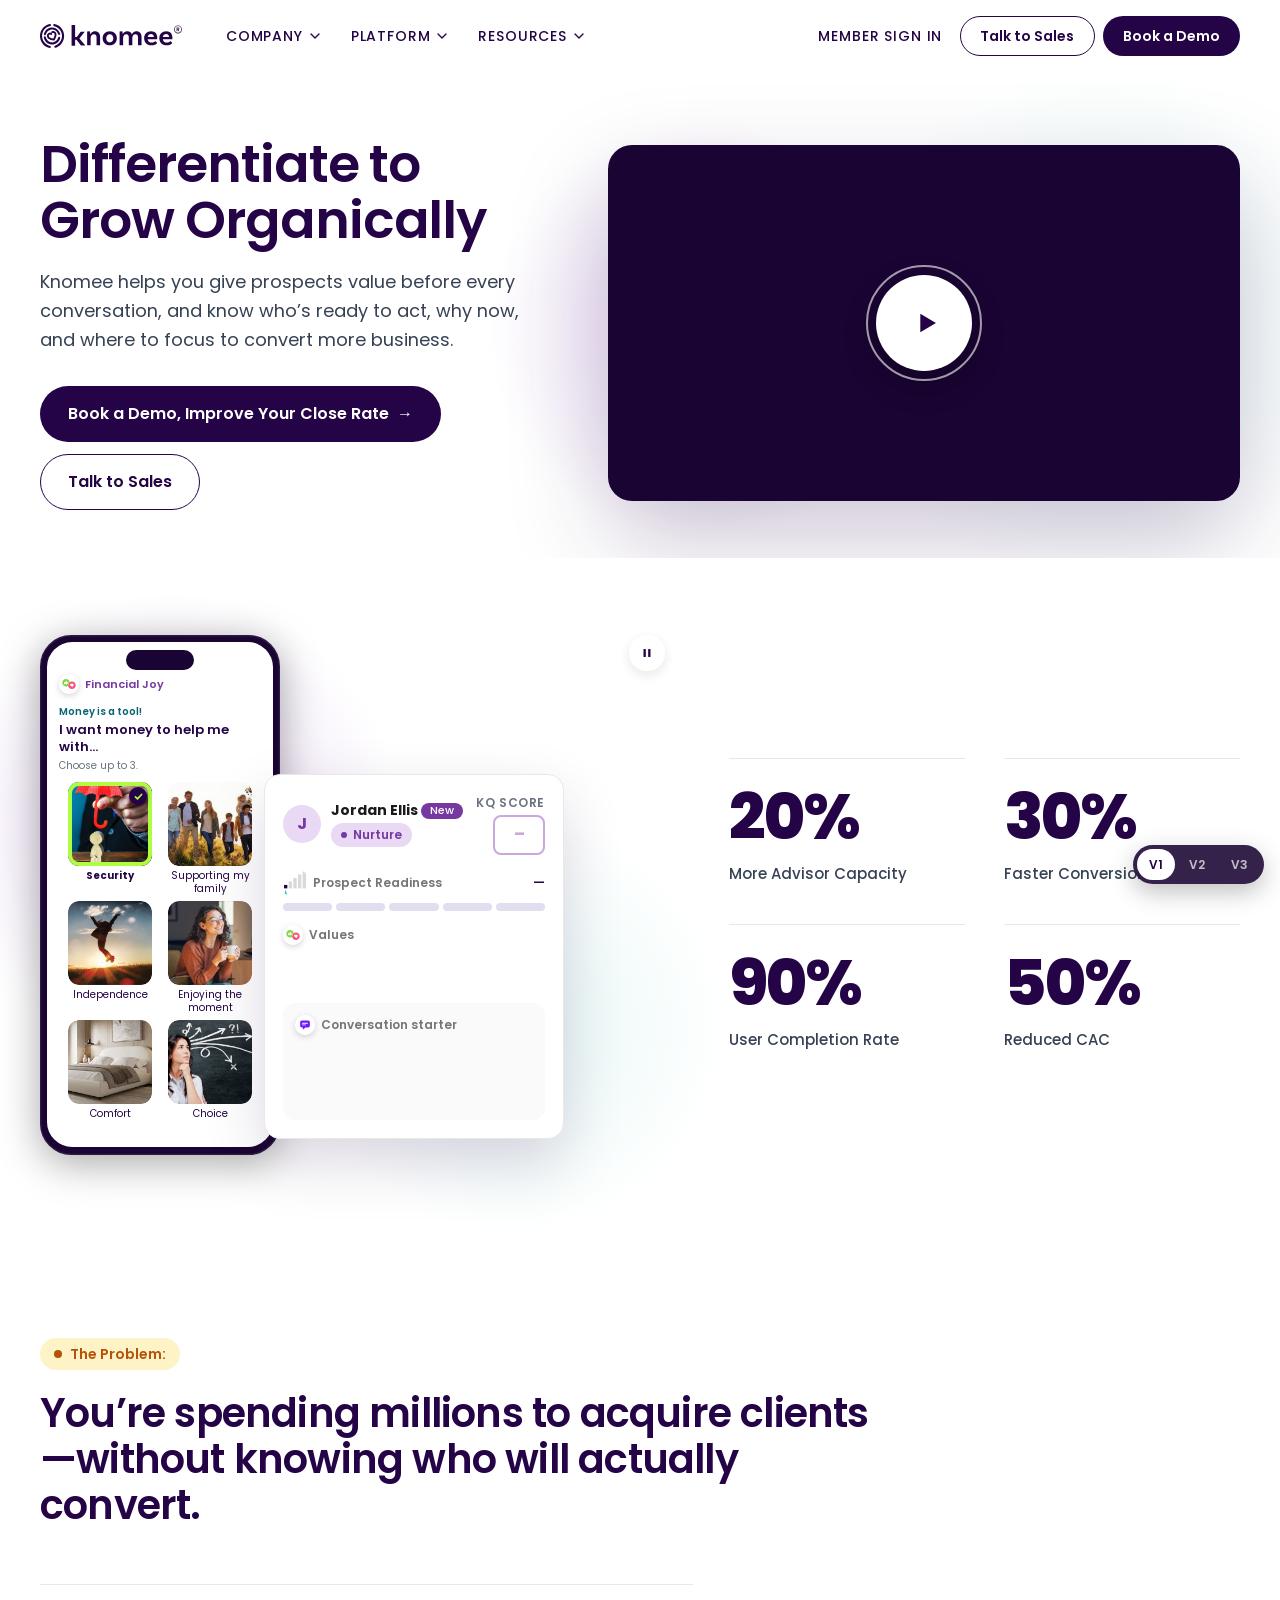
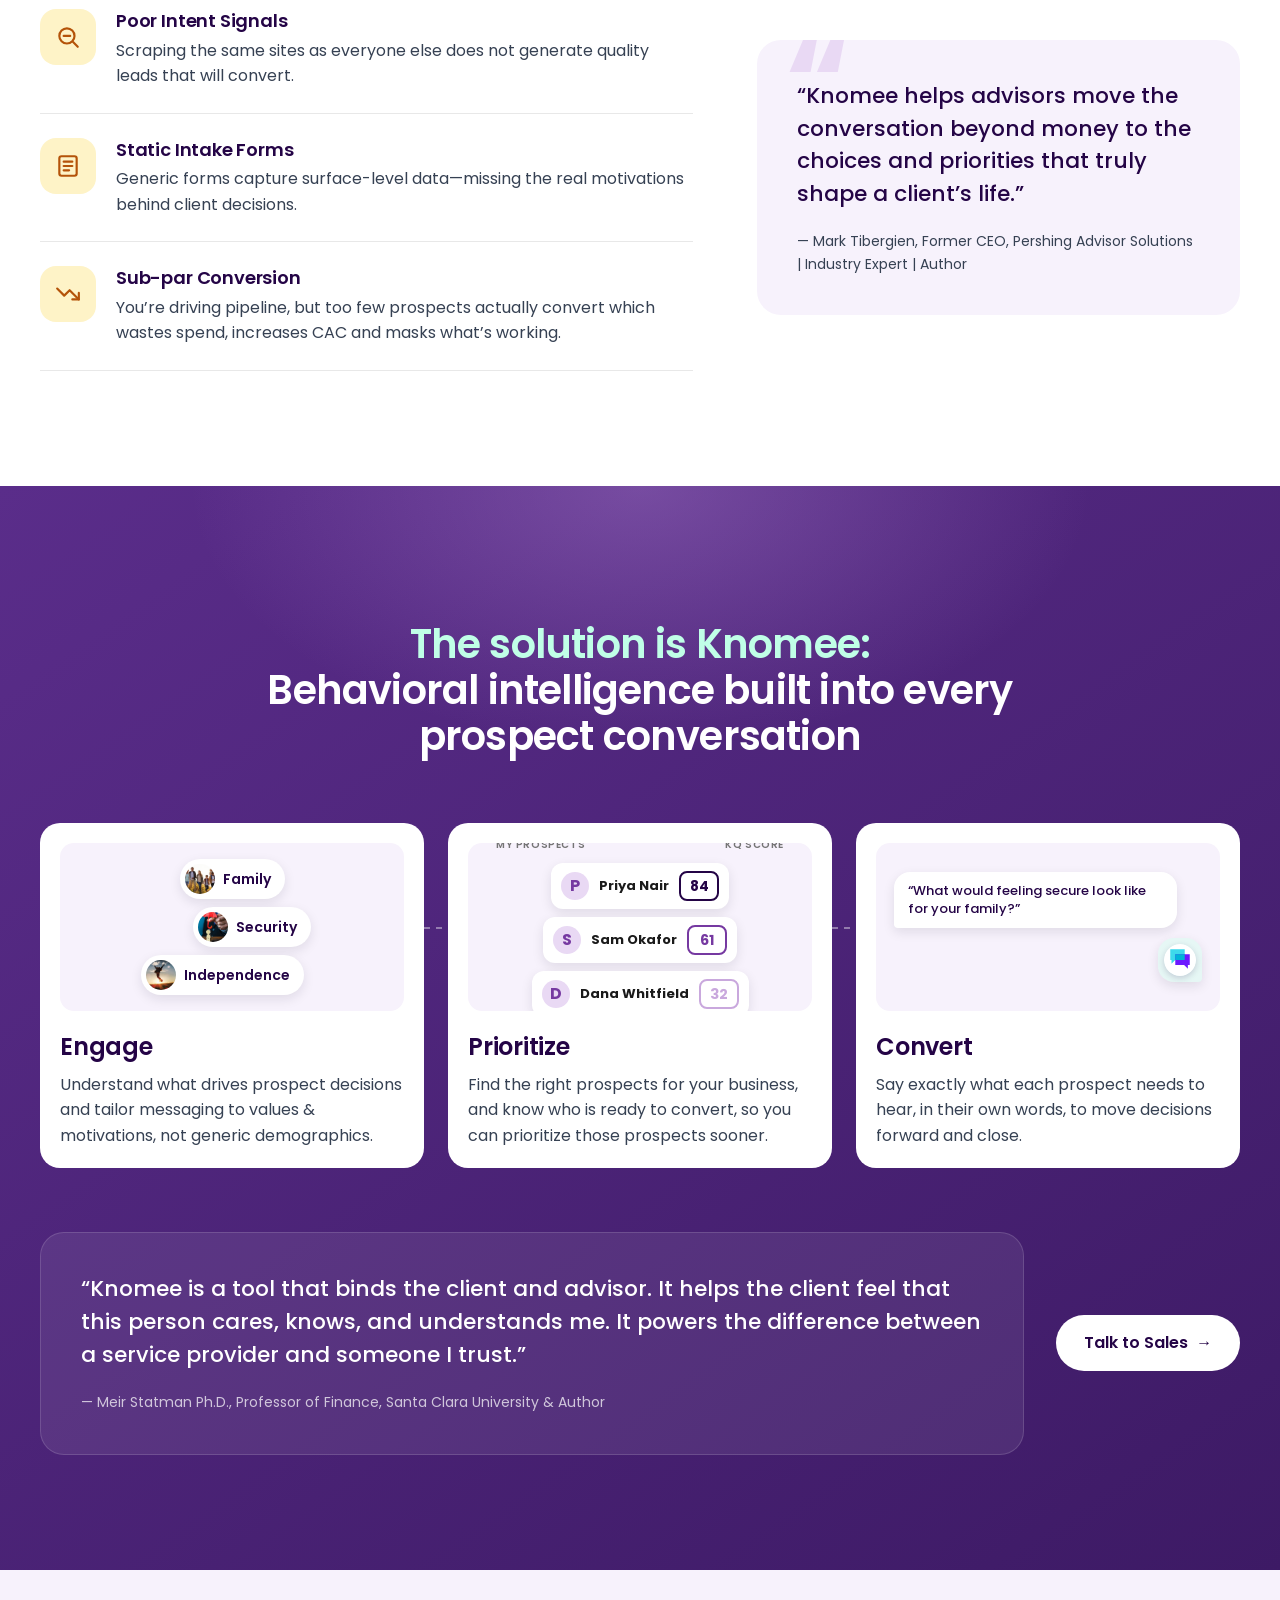
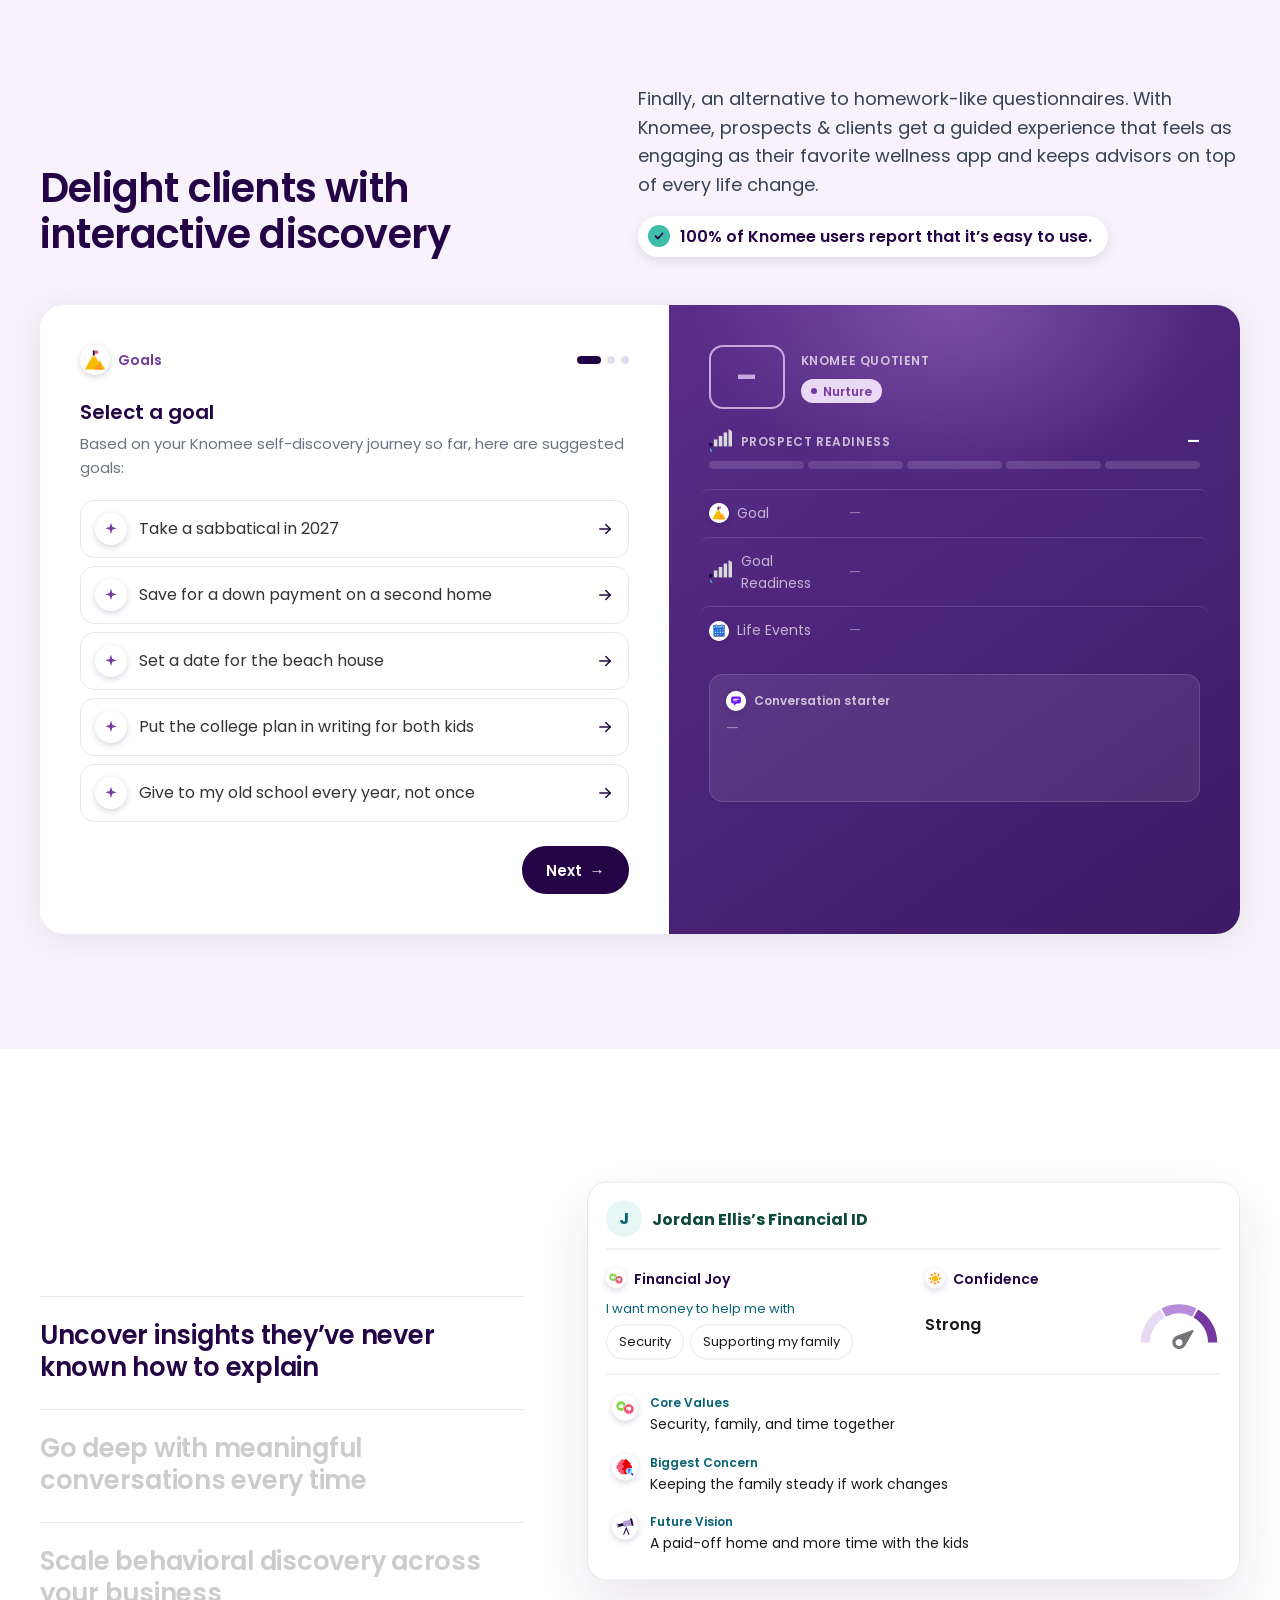
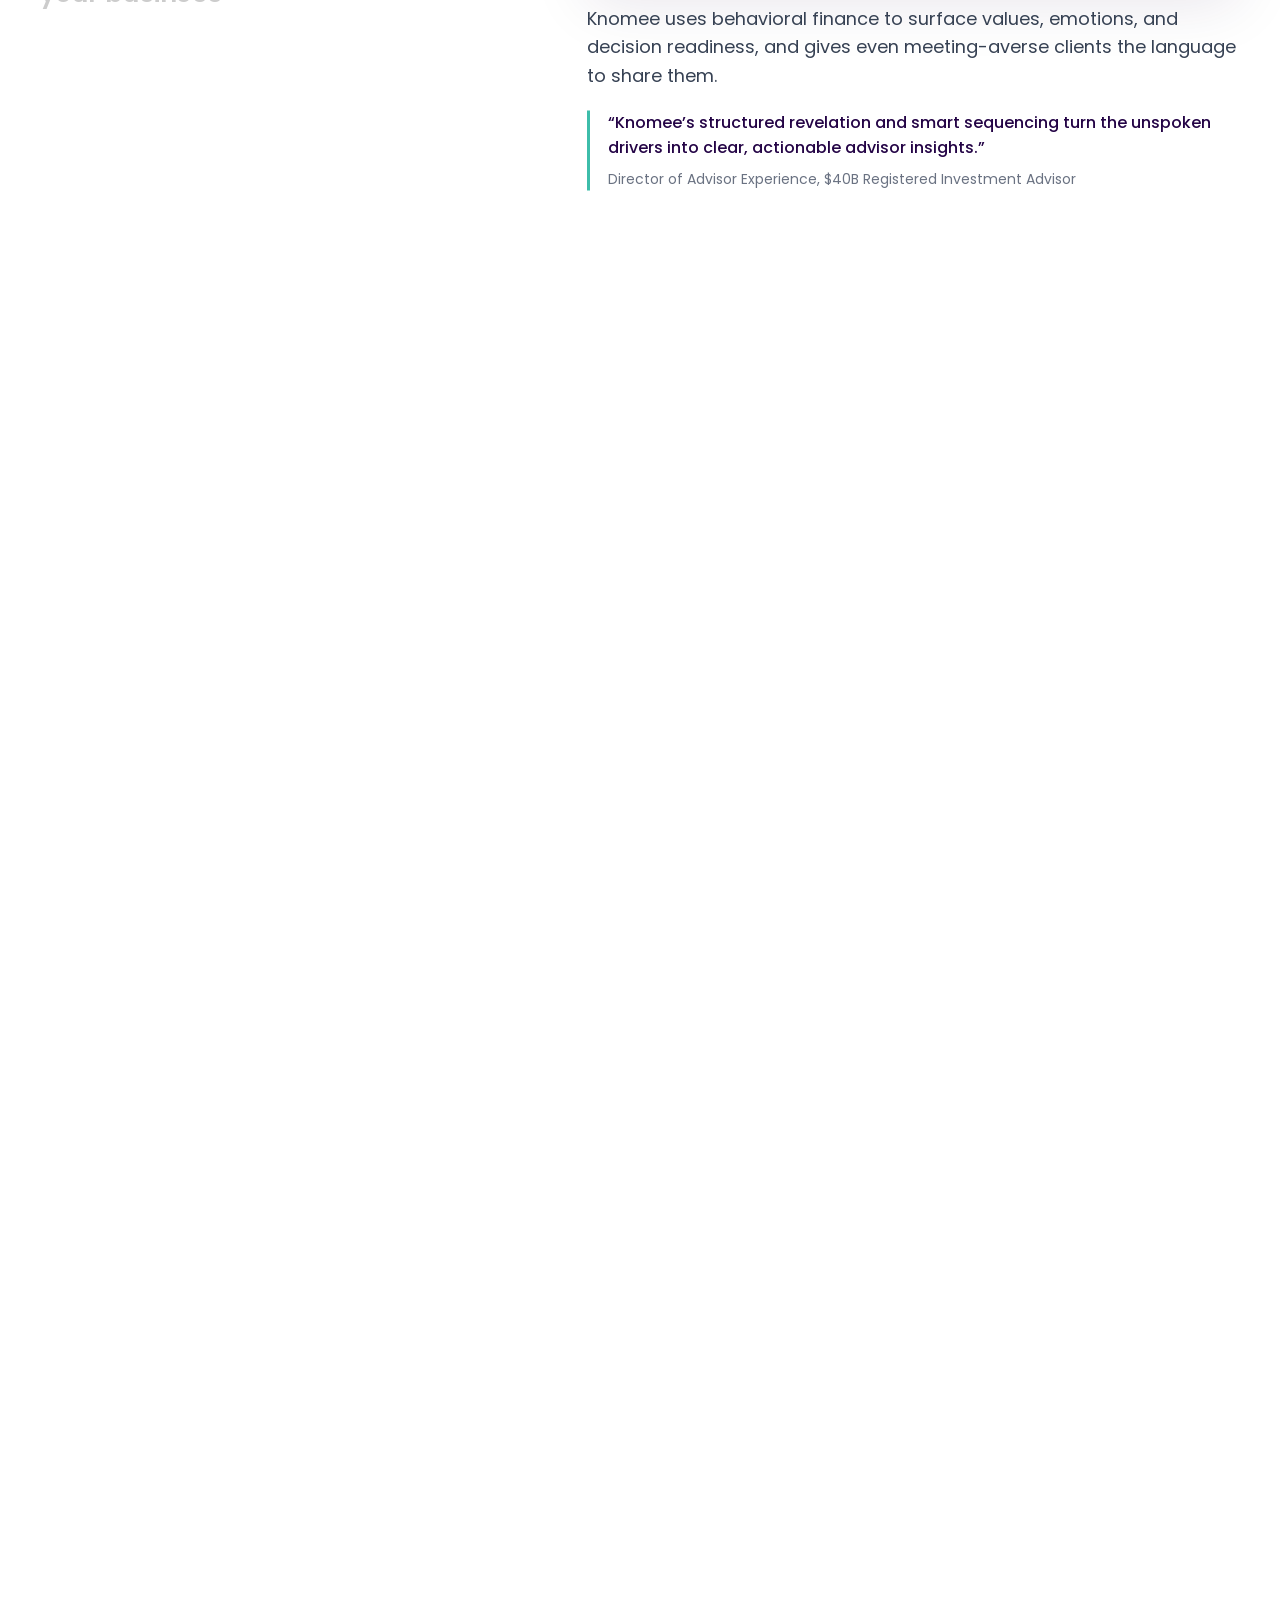
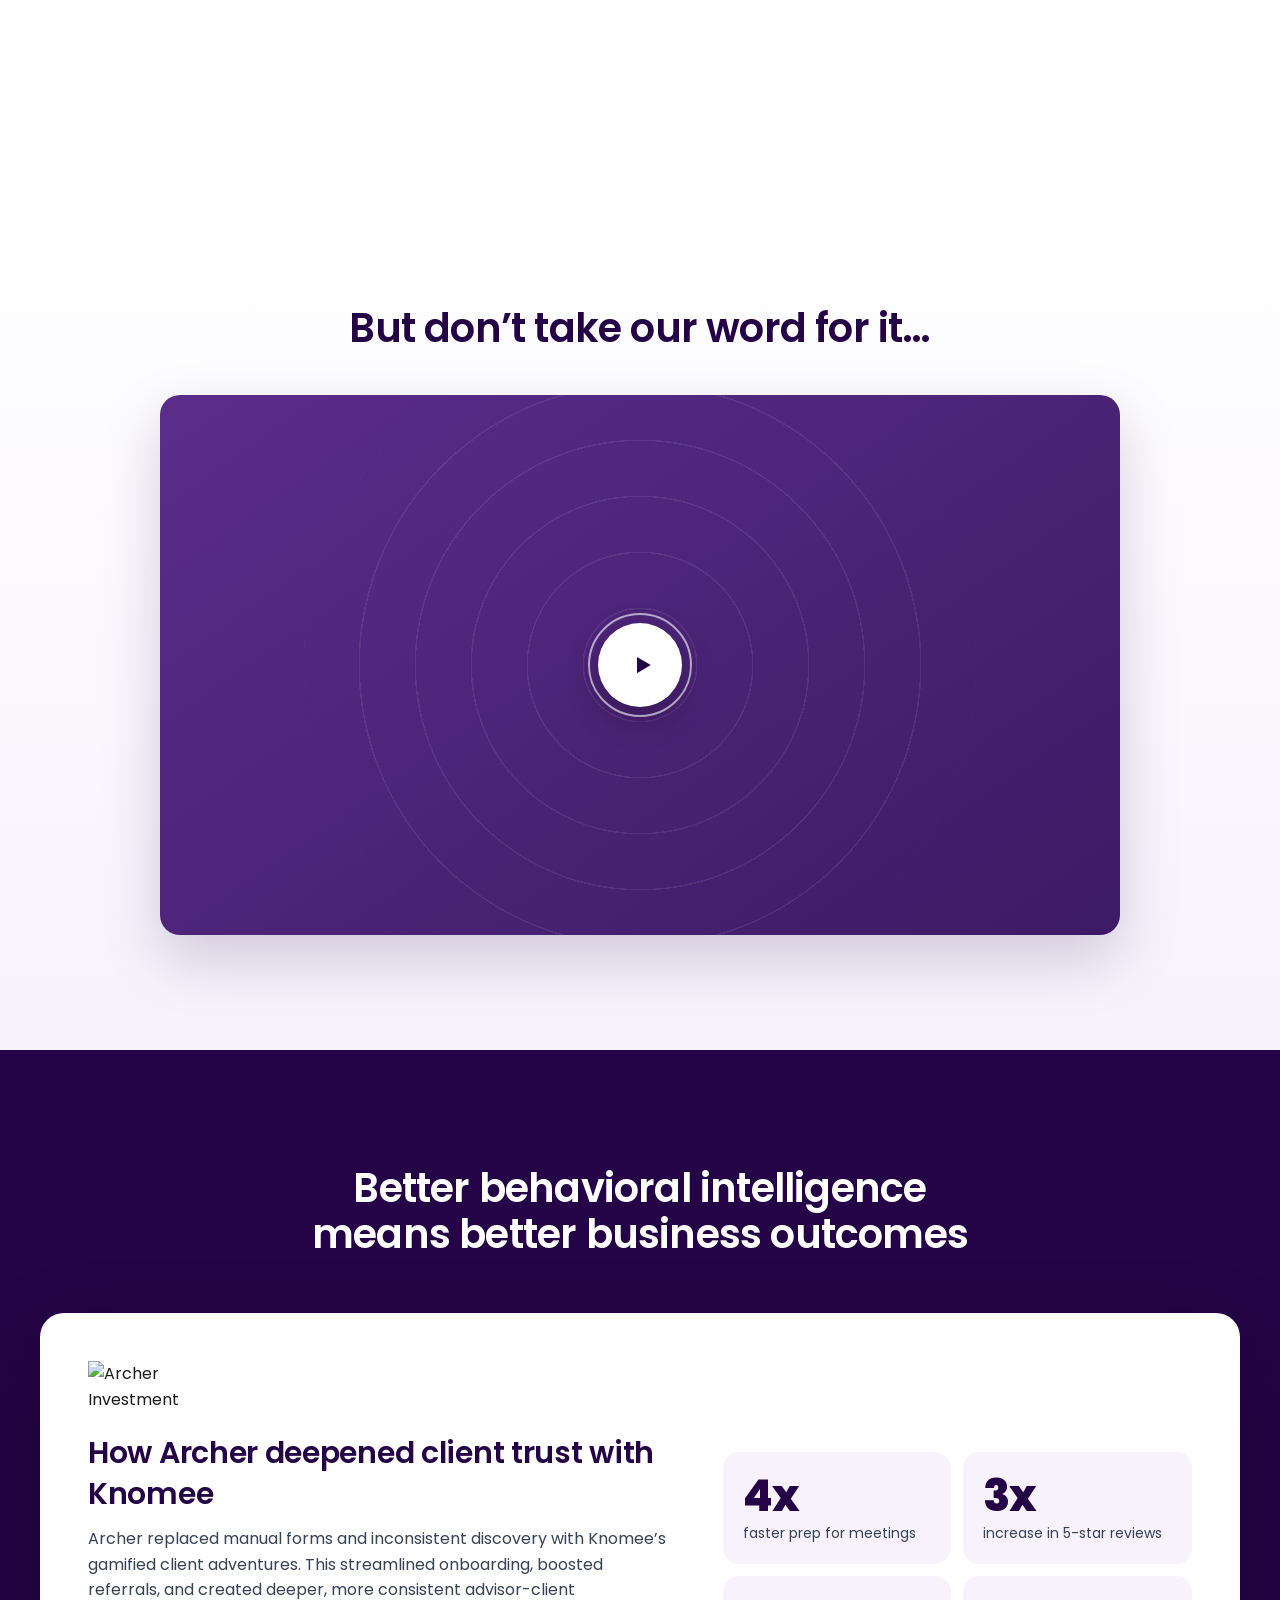
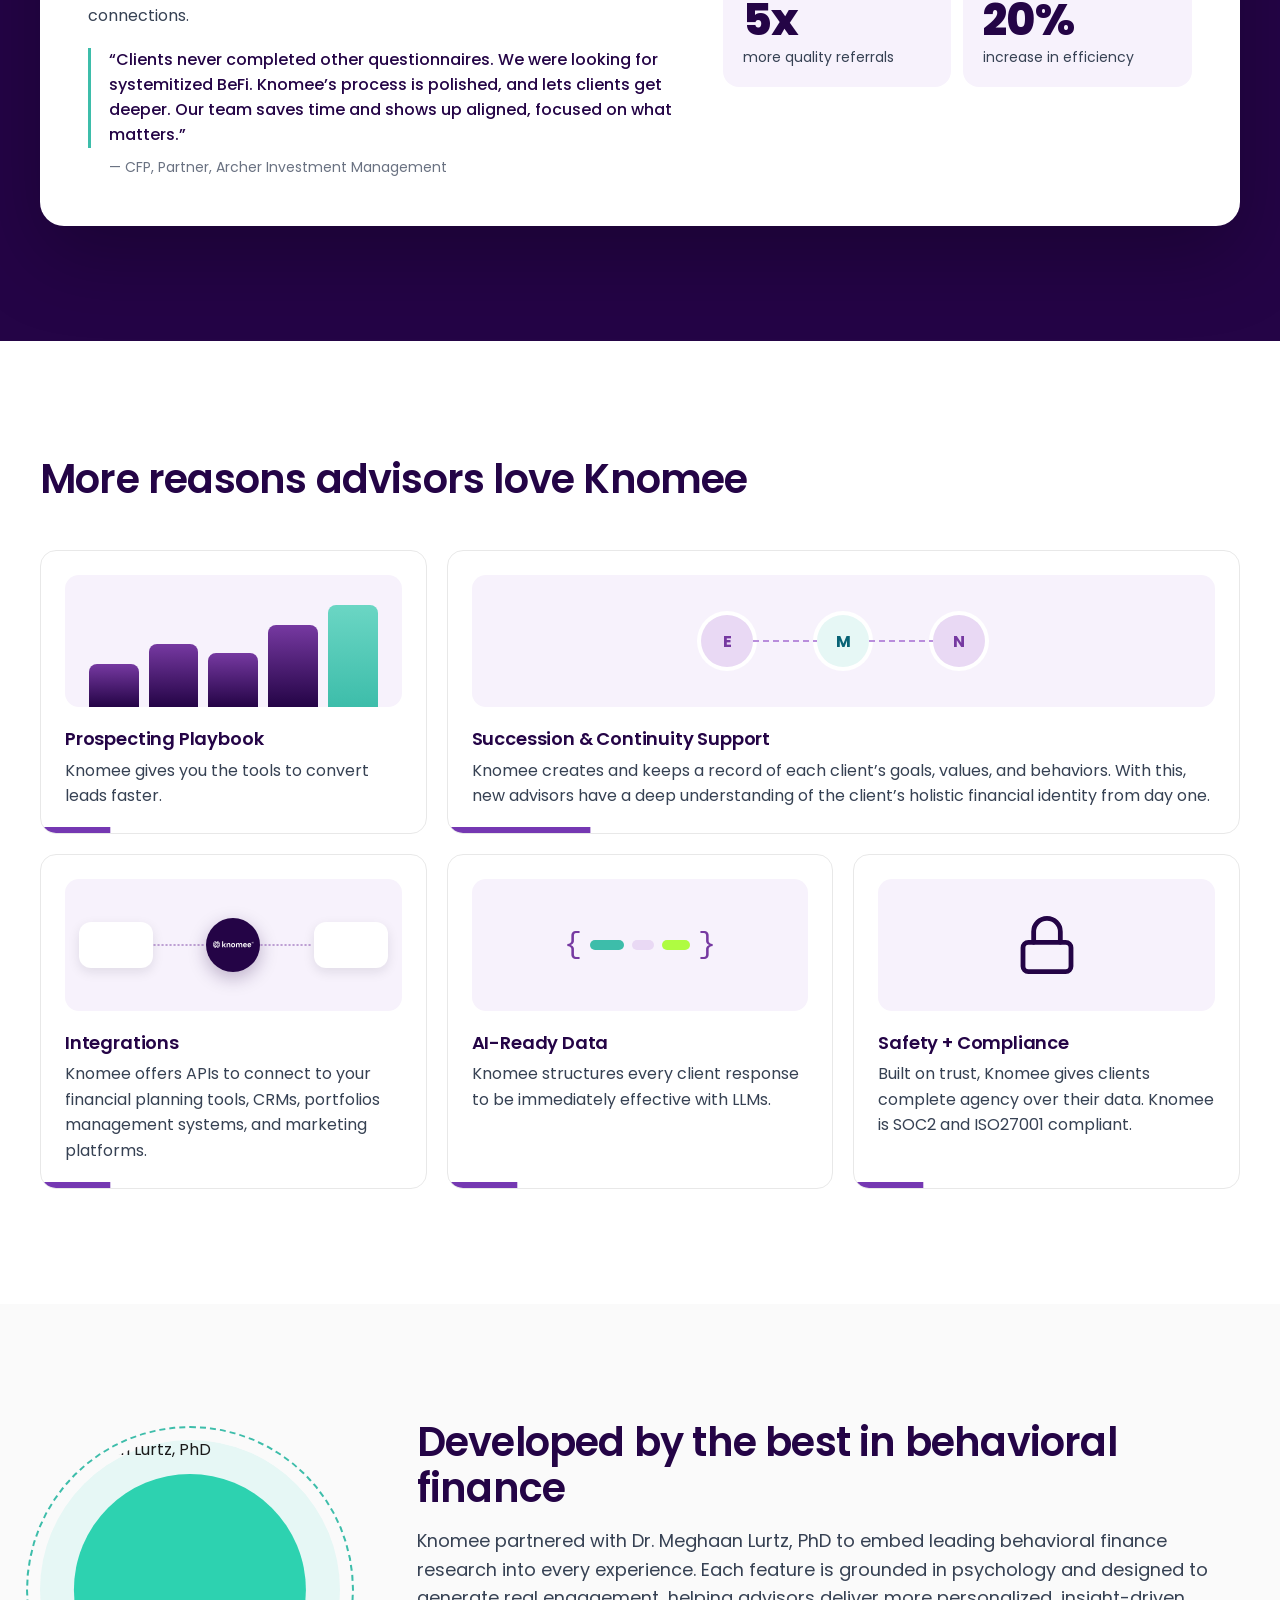
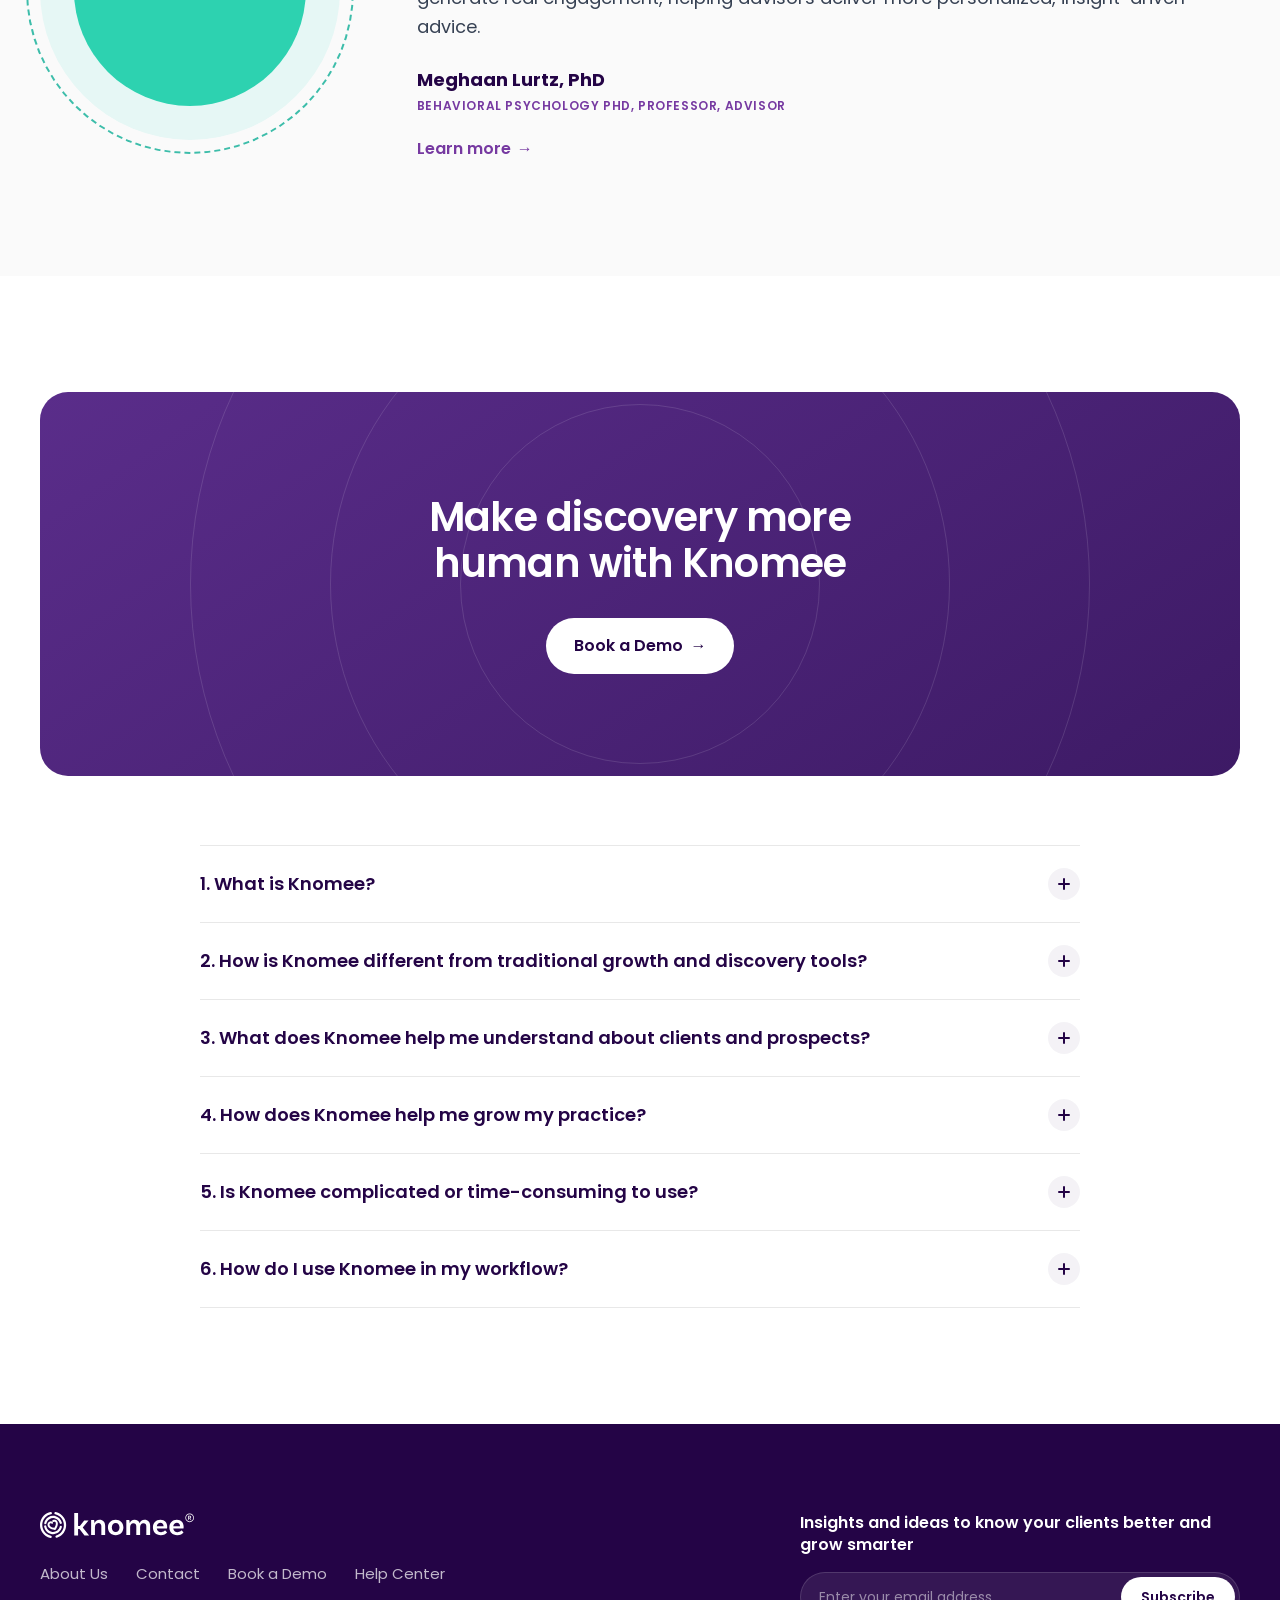
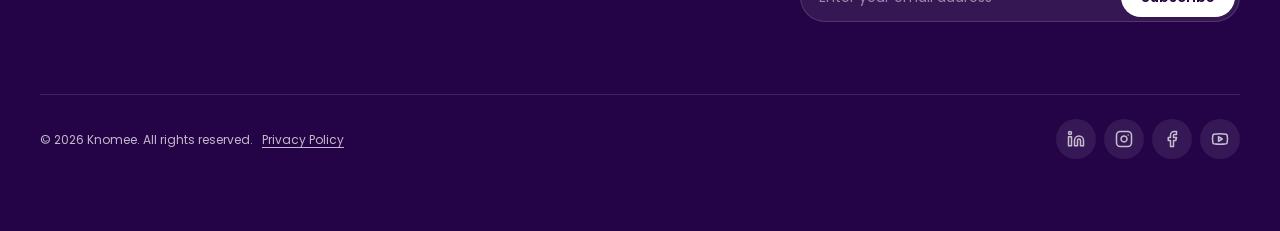
==== commit eec91aa2: "Goals, top actions, Get Started and one-letter avatars across the prototypes - Financial Joy photos " ====
--- a/v1/index.html
+++ b/v1/index.html
@@ -234,7 +234,6 @@
   <section class="section solution">
     <div class="container">
       <div class="solution-head" data-stagger>
-        <span class="tag-label tag-label--light" data-reveal>Until now</span>
         <h2 data-reveal><span class="solution-lead">The solution is Knomee:</span> Behavioral intelligence built into every prospect conversation</h2>
       </div>
       <ol class="steps" data-stagger data-reveal="fade">
@@ -250,9 +249,9 @@
         <li class="step" data-reveal>
           <div class="step-art step-art--see" aria-hidden="true">
             <div class="mini-head"><span>My Prospects</span><span>KQ Score</span></div>
-            <div class="mini-row"><span class="ac-avatar">PN</span><b>Priya Nair</b><span class="kq">84</span></div>
-            <div class="mini-row"><span class="ac-avatar">SO</span><b>Sam Okafor</b><span class="kq tier-2">61</span></div>
-            <div class="mini-row"><span class="ac-avatar">DW</span><b>Dana Whitfield</b><span class="kq tier-3">32</span></div>
+            <div class="mini-row"><span class="ac-avatar">P</span><b>Priya Nair</b><span class="kq">84</span></div>
+            <div class="mini-row"><span class="ac-avatar">S</span><b>Sam Okafor</b><span class="kq tier-2">61</span></div>
+            <div class="mini-row"><span class="ac-avatar">D</span><b>Dana Whitfield</b><span class="kq tier-3">32</span></div>
           </div>
           <h3>Prioritize</h3>
           <p>Find the right prospects for your business, and know who is ready to convert, so you can prioritize those prospects sooner.</p>
@@ -382,16 +381,24 @@
         <div class="ex-panels">
           <div class="panel is-active" id="p-uncover">
             <h3 class="ex-h">Uncover insights they’ve never known how to explain</h3>
-            <div class="panel-ui ui-table" aria-hidden="true">
-              <div class="ui-bar"><b>My Prospects</b><span class="ui-search"></span></div>
-              <div class="ui-cols"><span>Name</span><span>KQ Score</span></div>
-              <div class="ui-group g1">Tier 1 — Ready Now</div>
-              <div class="ui-row"><span class="ac-avatar">P</span><span class="ui-name"><span class="ui-nm">Priya Nair</span><small>Security · Supporting my family</small></span><span class="kq">84</span></div>
-              <div class="ui-row"><span class="ac-avatar">J</span><span class="ui-name"><span class="ui-nm">Jordan Ellis <span class="new-tag">New</span></span><small>Supporting my family · Enjoying the moment</small></span><span class="kq">78</span></div>
-              <div class="ui-group g2">Tier 2 — Considering</div>
-              <div class="ui-row"><span class="ac-avatar">S</span><span class="ui-name"><span class="ui-nm">Sam Okafor</span><small>Independence · Choice</small></span><span class="kq tier-2">61</span></div>
-              <div class="ui-group g3">Tier 3 — Nurture</div>
-              <div class="ui-row"><span class="ac-avatar">D</span><span class="ui-name"><span class="ui-nm">Dana Whitfield</span><small>Comfort</small></span><span class="kq tier-3">32</span></div>
+            <div class="panel-ui ui-fid" aria-hidden="true">
+              <div class="ui-bar ui-bar--client"><span class="fid-head"><span class="fid-avatar">J</span><b class="fid-title">Jordan Ellis’s Financial ID</b></span></div>
+              <div class="fid-grid">
+                <div class="fid-sec">
+                  <p class="fid-sec-t"><img src="../assets/adventures/financial-joy.svg" alt="">Financial Joy</p>
+                  <p class="fid-sub">I want money to help me with</p>
+                  <div class="fid-pills"><span class="fid-pill">Security</span><span class="fid-pill">Supporting my family</span></div>
+                </div>
+                <div class="fid-sec">
+                  <p class="fid-sec-t"><img src="../assets/adventures/confidence.svg" alt="">Confidence</p>
+                  <div class="fid-row"><span class="fid-word">Strong</span><svg class="dial fid-dial" viewBox="0 0 200 116"><path d="M20 100 A80 80 0 0 1 60 30.7" fill="none" stroke="var(--dial-1)" stroke-width="22"/><path d="M63.5 28.8 A80 80 0 0 1 136.5 28.8" fill="none" stroke="var(--dial-2)" stroke-width="22"/><path d="M140 30.7 A80 80 0 0 1 180 100" fill="none" stroke="var(--dial-3)" stroke-width="22"/><g class="needle" style="transform: rotate(52deg)"><g transform="translate(100 100) rotate(-62.7) scale(3.4) translate(-4.605 -6.894)"><path style="fill:#747378;stroke:none;stroke-dasharray:none" d="M16.0757 0.961386C16.226 0.785021 16.2577 0.536341 16.1563 0.327944C16.0432 0.0956357 15.7907 -0.0345688 15.5359 0.00800544L4.04027 1.92858C0.717702 2.48369 -1.0318 6.18253 0.646823 9.10312C2.31222 12.0007 6.34562 12.3735 8.51395 9.83036L16.0757 0.961386Z"/><path style="fill:#fff;stroke:none;stroke-dasharray:none" d="M4.29615 4.46698C2.9558 4.63811 2.00795 5.8634 2.17908 7.20375C2.3502 8.54411 3.5755 9.49196 4.91585 9.32083C6.2562 9.14971 7.20405 7.92441 7.03293 6.58406C6.8618 5.2437 5.63651 4.29586 4.29615 4.46698Z"/></g></g></svg></div>
+                </div>
+              </div>
+              <div class="fid-ins">
+                <div class="fid-in"><img src="../assets/adventures/financial-joy.svg" alt=""><div><b>Core Values</b><p>Security, family, and time together</p></div></div>
+                <div class="fid-in"><img src="../assets/adventures/outlook.svg" alt=""><div><b>Biggest Concern</b><p>Keeping the family steady if work changes</p></div></div>
+                <div class="fid-in"><img src="../assets/adventures/future-you.svg" alt=""><div><b>Future Vision</b><p>A paid-off home and more time with the kids</p></div></div>
+              </div>
             </div>
             <div class="panel-copy">
               <p>Knomee uses behavioral finance to surface values, emotions, and decision readiness, and gives even meeting-averse clients the language to share them.</p>
@@ -433,6 +440,7 @@
                 <div class="uc-card">
                   <span class="ac-label"><img class="sec-ic ttm-ic" src="../assets/ttm/TTM-4.svg" alt="">Goal Readiness</span>
                   <p class="uc-goal">Family beach vacation</p>
+                  <p class="uc-when"><svg viewBox="0 0 16 16" aria-hidden="true"><circle cx="8" cy="8" r="6.2"/><path d="M8 4.6V8l2.6 1.6"/></svg>&lt;6 months</p>
                   <div class="meter meter--client"><i class="on"></i><i class="on"></i><i class="on"></i><i class="on"></i><i></i></div>
                   <div class="uc-stage"><img src="../assets/ttm/TTM-4.svg" alt=""><b>Action</b></div>
                 </div>
@@ -506,7 +514,7 @@
         </article>
         <article class="card card--bar card--hover rb rb-succession" data-reveal>
           <div class="rb-art" aria-hidden="true">
-            <span class="ac-avatar">EL</span><i></i><span class="ac-avatar av-teal">ME</span><i></i><span class="ac-avatar">NA</span>
+            <span class="ac-avatar">E</span><i></i><span class="ac-avatar av-teal">M</span><i></i><span class="ac-avatar">N</span>
           </div>
           <h3>Succession &amp; Continuity Support</h3>
           <p>Knomee creates and keeps a record of each client’s goals, values, and behaviors. With this, new advisors have a deep understanding of the client’s holistic financial identity from day one.</p>
--- a/shared/site.css
+++ b/shared/site.css
@@ -575,8 +575,9 @@
 .joy-photo-label { font-size: var(--text-lg); line-height: 1.3; text-align: center; color: var(--text-strong); }
 .joy-photo.is-on .joy-photo-label, .joy-photo[aria-pressed="true"] .joy-photo-label { font-weight: var(--weight-bold); }
 .joy-photo.is-full { opacity: 0.45; cursor: default; }
-/* Inside a phone mockup: the same option, scaled down. */
-.joy-photos--sm { grid-template-columns: repeat(3, minmax(0, 1fr)); gap: 6px 8px; }
+/* Inside a phone mockup: the same option, scaled down, two to a row as in
+   the product (three rows of two). */
+.joy-photos--sm { grid-template-columns: repeat(2, minmax(0, 1fr)); gap: 6px 10px; }
 .joy-photos--sm .joy-photo { gap: 3px; }
 .joy-photos--sm .joy-photo-frame { border-radius: 11px; }
 .joy-photos--sm .joy-photo.is-on .joy-photo-frame::after { box-shadow: inset 0 0 0 4px var(--k-lime); }
@@ -591,7 +592,7 @@
 /* ---------- Financial ID (the client's side: ocean headings, outlined pills) ---------- */
 .fid { padding: 16px; border: 1px solid var(--k-line); border-radius: 16px; background: var(--k-white); text-align: left; }
 .fid-head { display: flex; align-items: center; gap: 10px; padding-bottom: 12px; }
-.fid-avatar { flex: none; display: grid; place-items: center; width: 36px; height: 36px; border-radius: 50%; background: var(--avatar-bg-client); color: var(--avatar-ink-client); font-size: var(--text-md); font-weight: var(--weight-bold); }
+.fid-avatar { flex: none; display: grid; place-items: center; width: 36px; height: 36px; border-radius: 50%; background: var(--avatar-bg-client); color: var(--avatar-ink-client); font-size: var(--text-xl); font-weight: var(--weight-bold); }
 .fid-title { font-size: var(--text-2xl); font-weight: var(--weight-bold); line-height: 1.2; color: var(--k-ocean); }
 .fid-sec { padding: 12px 0; border-top: 1px solid var(--k-line); }
 .fid-sec:last-child { padding-bottom: 0; }
--- a/v1/v1.css
+++ b/v1/v1.css
@@ -65,6 +65,8 @@
 .ps-kicker { margin-top: 10px; font-size: var(--text-2xs); font-weight: var(--weight-semibold); color: var(--k-ocean); }
 .ps-q { margin: 2px 0 2px; font-size: var(--text-base); font-weight: var(--weight-semibold); line-height: 1.3; color: var(--k-plum); }
 .ps-hint { margin-bottom: 8px; font-size: var(--text-2xs); color: var(--text-muted); }
+/* Two across, three down, sized so all six fit the screen. */
+.ps-values .joy-photos { grid-template-columns: repeat(2, 84px); justify-content: center; column-gap: 16px; }
   content: ""; position: absolute; top: -5px; right: -5px; width: 16px; height: 16px; border-radius: 50%;
   background: var(--k-plum) url("data:image/svg+xml,%3Csvg xmlns='http://www.w3.org/2000/svg' viewBox='0 0 12 12'%3E%3Cpath d='M2.5 6.2 5 8.5l4.5-5' fill='none' stroke='white' stroke-width='1.8' stroke-linecap='round' stroke-linejoin='round'/%3E%3C/svg%3E") center/10px no-repeat;
   box-shadow: 0 0 0 2px var(--k-white); transform: scale(0); transition: transform 0.35s var(--ease-pop);
@@ -102,7 +104,8 @@
 .fid--phone { flex: 1; display: flex; flex-direction: column; padding: 4px 4px 0; border: 0; }
 .fid--phone .fid-sec { flex: 1; display: flex; flex-direction: column; justify-content: center; }
 .fid--phone .fid-head { gap: 8px; padding-bottom: 8px; }
-.fid--phone .fid-avatar { width: 26px; height: 26px; font-size: var(--text-sm); }
+/* The avatar stands as tall as the two-line title beside it (2 × 15px × 1.2). */
+.fid--phone .fid-avatar { width: 36px; height: 36px; font-size: var(--text-xl); }
 .fid--phone .fid-title { font-size: var(--text-lg); }
 .fid--phone .fid-sec { padding: 9px 0; }
 .fid--phone .fid-sec-t { font-size: var(--text-sm); gap: 6px; }
@@ -165,7 +168,7 @@
 }
 .ttm-opt[aria-checked="true"] { border-color: var(--k-plum); background: var(--k-plum-wash); }
 .ttm-opt[aria-checked="true"]::after { transform: scale(1); }
-.ma-ttm { width: 26px; height: 26px; object-fit: contain; border-radius: 6px; background: var(--k-white); }
+.ma-list dd .ma-ttm { border-radius: 8px; }
 .ma-row { display: flex; align-items: center; justify-content: space-between; margin-top: var(--space-20); }
 .ma-row .ma-k { margin: 0; }
 .ma-row b { font-size: var(--text-md); color: var(--k-white); }
@@ -194,7 +197,7 @@
 .kq.bump { transform: scale(1.12); }
 .ac-avatar {
   flex: none; display: grid; place-items: center; width: var(--avatar-size); height: var(--avatar-size); border-radius: 50%;
-  background: var(--avatar-bg); color: var(--avatar-ink); font-size: var(--text-base); font-weight: var(--weight-bold);
+  background: var(--avatar-bg); color: var(--avatar-ink); font-size: var(--text-xl); font-weight: var(--weight-bold);
 }
 .ac-row { display: flex; align-items: center; justify-content: space-between; margin: 16px 0 8px; }
 .ac-label { display: inline-flex; align-items: center; gap: 6px; font-size: var(--text-sm); font-weight: var(--weight-semibold); color: var(--k-slate); }
@@ -274,7 +277,7 @@
   display: flex; align-items: center; gap: 10px; padding: 8px 10px; border-radius: 12px; background: var(--k-white); box-shadow: var(--elev-1);
   opacity: 0; transform: translateX(16px); transition: opacity 0.45s var(--ease-out), transform 0.55s var(--ease-pop);
 }
-.mini-row .ac-avatar { width: 28px; height: 28px; font-size: var(--text-2xs); }
+.mini-row .ac-avatar { width: 28px; height: 28px; }
 .mini-row b { flex: 1; font-size: var(--text-base); color: var(--k-ink); }
 .mini-row .kq { width: 40px; height: 30px; font-size: var(--text-md); }
 .mini-row:nth-child(2) { transition-delay: 0.12s; }
@@ -377,7 +380,8 @@
 @keyframes flash { 0% { background: rgba(175, 252, 65, 0.16); } 100% { background: rgba(175, 252, 65, 0); } }
 .ma-list dt { font-size: var(--text-md); color: rgba(255, 255, 255, 0.66); }
 .ma-list dd { display: flex; flex-wrap: wrap; align-items: center; gap: 6px; margin: 0; font-size: var(--text-md); font-weight: var(--weight-semibold); }
-.ma-list dd img { width: 22px; height: auto; filter: brightness(0) invert(1); }
+/* Icons keep their own colours on the plum panel, each on a small white disc. */
+.ma-list dd img { flex: none; width: 28px; height: 28px; padding: 4px; object-fit: contain; border-radius: 50%; background: var(--k-white); box-shadow: 0 2px 6px rgba(0, 0, 0, 0.25); }
 .ma-pill { display: inline-flex; align-items: center; height: 26px; padding: 0 10px; border-radius: var(--radius-pill); background: rgba(255, 255, 255, 0.14); animation: popIn 0.4s var(--ease-pop) both; }
 .ma-empty { color: rgba(255, 255, 255, 0.4); font-weight: var(--weight-regular); }
 .ma-starter { padding: 16px; border-radius: 14px; background: rgba(255, 255, 255, 0.08); border: 1px solid rgba(255, 255, 255, 0.14); }
@@ -398,7 +402,8 @@
 .ex-item:hover { color: var(--k-lilac); }
 .ex-item.is-active { color: var(--k-plum); }
 .ex-n { position: absolute; left: 0; right: 0; top: -1px; height: 2px; background: var(--k-plum); transform: scaleX(0); transform-origin: left; transition: transform 0.6s var(--ease-standard); }
-.ex-item.is-active .ex-n { transform: scaleX(1); }
+.ex-item.is-done .ex-n { transform: scaleX(1); }
+.ex-item.is-active .ex-n { transform: scaleX(var(--lp, 0)); transition: transform 0.12s linear; }
 .ex-panels { position: relative; min-height: 680px; }
 .ex-panels .panel {
   position: absolute; inset: 0; display: flex; flex-direction: column; justify-content: center;
@@ -407,6 +412,9 @@
 }
 .ex-panels .panel.is-before { transform: translateY(-36px); }
 .ex-panels .panel.is-active { opacity: 1; visibility: visible; transform: none; transition-delay: 0s; }
+/* Scrolling through a feature moves its content up a little at once, so the
+   wheel always shows it is working; at the end of its stretch it slides out. */
+.ex-panels .panel > * { transform: translateY(var(--drift, 0px)); transition: transform 0.12s linear; }
 .ex-h { display: none; margin-bottom: var(--space-16); font-size: clamp(22px, 5vw, 26px); }
 .panel-ui { padding: 18px; border: 1px solid var(--k-line); border-radius: 20px; background: var(--k-white); box-shadow: 0 24px 60px rgba(36, 4, 70, 0.10); }
 .panel-copy { margin-top: var(--space-24); }
@@ -427,7 +435,7 @@
 .ui-name { flex: 1; font-size: var(--text-md); font-weight: var(--weight-semibold); color: var(--k-ink); }
 .ui-name small { display: block; font-size: var(--text-sm); font-weight: var(--weight-regular); color: var(--text-muted); }
 .ui-name .new-tag { vertical-align: 1px; margin-left: 4px; }
-.ui-row:hover .panel.is-active :is(.ui-row, .ui-group, .uc-card, .us-q, .us-values) { animation: rowIn 0.5s var(--ease-pop) both; animation-delay: calc(var(--r, 0) * 60ms + 80ms); }
+.ex-panels .panel.is-active :is(.ui-row, .ui-group, .uc-card, .us-q, .us-values, .ui-fid .fid-sec, .fid-in) { animation: rowIn 0.5s var(--ease-pop) backwards; animation-delay: calc(var(--r, 0) * 60ms + 80ms); }
 @keyframes rowIn { from { opacity: 0; transform: translateY(10px); } to { opacity: 1; transform: none; } }
 .us-values { display: flex; gap: 8px; margin: 14px 0 6px; }
 .us-values span { display: inline-flex; align-items: center; gap: 8px; padding: 4px 12px 4px 4px; border-radius: var(--radius-pill); background: var(--k-grape-light); font-size: var(--text-md); font-weight: var(--weight-semibold); color: var(--k-grape); }
@@ -449,6 +457,22 @@
 .uc-stage img { width: 44px; height: 44px; object-fit: contain; }
 .uc-stage b { font-size: var(--text-2xl); font-weight: var(--weight-bold); color: var(--k-forest); }
 .uc-goal { margin-top: 10px; font-size: var(--text-md); font-weight: var(--weight-semibold); color: var(--k-ink); }
+.uc-when { display: flex; align-items: center; gap: 6px; margin-top: 2px; font-size: var(--text-sm); color: var(--text-muted); }
+.uc-when svg { width: 13px; height: 13px; fill: none; stroke: currentColor; stroke-width: 1.5; stroke-linecap: round; stroke-linejoin: round; }
+
+/* Insights: the prospect's Financial ID as the advisor opens it. */
+.ui-fid .fid-head { padding-bottom: 0; }
+.ui-fid .fid-title { font-size: var(--text-xl); }
+.ui-fid .fid-grid { display: grid; grid-template-columns: 1fr 1fr; gap: 0 24px; margin-top: 4px; border-bottom: 1px solid var(--k-line); }
+.ui-fid .fid-sec { border-top: 0; padding: 14px 0; }
+.ui-fid .fid-row { margin-top: 10px; }
+.ui-fid .fid-dial { width: 84px; }
+.fid-ins { display: grid; gap: 2px; margin-top: 10px; }
+.fid-in { display: flex; align-items: flex-start; gap: 12px; padding: 8px 6px; border-radius: 10px; transition: background var(--dur-base); }
+.fid-in:hover { background: var(--surface-hover); }
+.fid-in img { flex: none; width: 26px; height: 26px; margin-top: 2px; }
+.fid-in b { display: block; font-size: var(--text-sm); font-weight: var(--weight-semibold); color: var(--k-ocean); }
+.fid-in p { margin-top: 2px; font-size: var(--text-md); line-height: 1.45; color: var(--k-ink); }
 .meter--client i { background: var(--bar-off-client); }
 .meter--client i.on:nth-child(1) { background: var(--bar-1-client); }
 .meter--client i.on:nth-child(2) { background: var(--bar-2-client); }
@@ -501,7 +525,7 @@
 .rb-playbook.is-in .rb-art i { transform: scaleY(1); }
 .rb-playbook:hover .rb-art i:nth-child(5) { transform: scaleY(1.12); }
 .rb-succession .rb-art { gap: 0; }
-.rb-succession .ac-avatar { width: 52px; height: 52px; font-size: var(--text-md); box-shadow: 0 0 0 4px var(--k-white); transition: transform 0.4s var(--ease-pop); }
+.rb-succession .ac-avatar { width: 52px; height: 52px; box-shadow: 0 0 0 4px var(--k-white); transition: transform 0.4s var(--ease-pop); }
 .rb-succession .av-teal { background: var(--avatar-bg-client); color: var(--avatar-ink-client); }
 .rb-succession .rb-art i { width: 64px; height: 2px; background: repeating-linear-gradient(90deg, var(--k-lilac) 0 6px, transparent 6px 10px); transform: scaleX(0); transform-origin: left; transition: transform 0.6s var(--ease-standard) 0.3s; }
 .rb-succession .rb-art i:nth-of-type(2) { transition-delay: 0.7s; }
@@ -513,7 +537,13 @@
 .k-core { flex: none; display: grid; place-items: center; width: 54px; height: 54px; border-radius: 50%; background: var(--k-plum); box-shadow: var(--glow-brand); }
 .k-core img { width: 76%; }
 .link-line { flex: 1; min-width: 12px; height: 20px; }
-.link-line path { fill: none; stroke: var(--k-grape); stroke-width: 2; stroke-dasharray: 3 6; stroke-linecap: round; animation: flow 1.4s linear infinite; }
+.link-line path { fill: none; stroke: var(--k-grape); stroke-width: 2; stroke-dasharray: 3 6; stroke-linecap: round; animation: flow 1.4s linear infinite; transition: stroke var(--dur-slow), stroke-width var(--dur-slow); }
+/* Hover: the partners lean in, Knomee swells and pulses, the links run faster. */
+.rb-integrations .logo-pill, .rb-integrations .k-core { transition: transform 0.45s var(--ease-pop), box-shadow var(--dur-mid); }
+.rb-integrations:hover .logo-pill:first-child { transform: translateX(8px) rotate(-4deg); box-shadow: var(--elev-2); }
+.rb-integrations:hover .logo-pill:last-child { transform: translateX(-8px) rotate(4deg); box-shadow: var(--elev-2); }
+.rb-integrations:hover .k-core { transform: scale(1.14); box-shadow: var(--glow-brand), 0 0 0 8px rgba(118, 57, 161, 0.14); }
+.rb-integrations:hover .link-line path { stroke-width: 2.6; animation-duration: 0.5s; }
 @keyframes flow { to { stroke-dashoffset: -18; } }
 .rb-ai code { font-family: ui-monospace, Menlo, Consolas, monospace; font-size: 30px; color: var(--k-grape); display: flex; align-items: center; gap: 8px; }
 .rb-ai code i { display: block; width: 0; height: 10px; border-radius: 5px; background: var(--k-teal); transition: width 0.6s var(--ease-pop); }
@@ -573,6 +603,7 @@
   .proof-grid { grid-template-columns: 1fr; }
   .stage { width: calc(var(--pw) + 300px); max-width: 100%; margin: 0 auto; }
 }
+@media (max-width: 600px) { .ui-fid .fid-grid { grid-template-columns: 1fr; } }
 @media (max-width: 900px) {
   .problem-grid, .try-head, .mirror, .ex-grid, .case, .partner-grid { grid-template-columns: 1fr; }
   .steps { grid-template-columns: 1fr; }
@@ -584,6 +615,7 @@
   .ex-h { display: block; }
   .ex-panels { min-height: 0; display: grid; gap: 72px; }
   .ex-panels .panel { position: static; opacity: 1; visibility: visible; transform: none; }
+  .ex-panels .panel > * { transform: none; }
   .mini-live { display: inline-flex; margin-left: auto; }
   .dots { margin-left: 12px; }
   .bento { grid-template-columns: 1fr 1fr; }
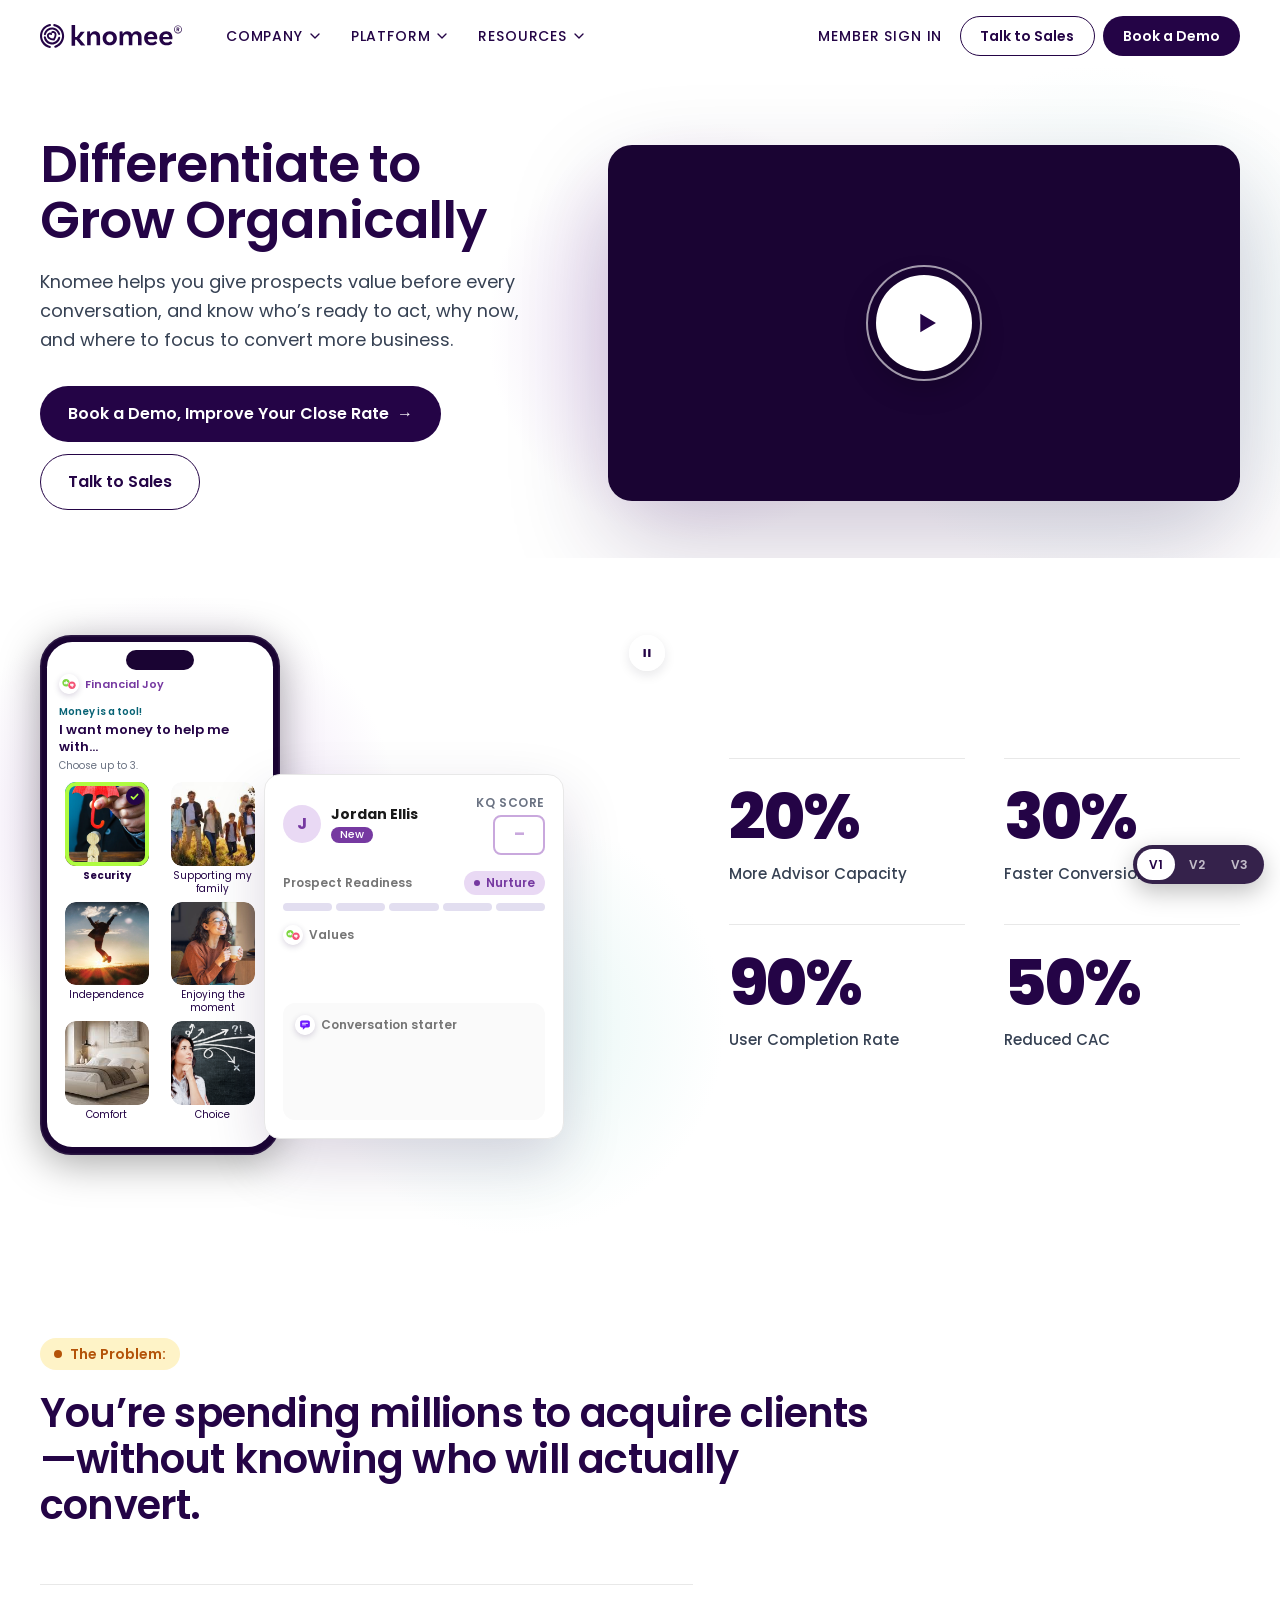
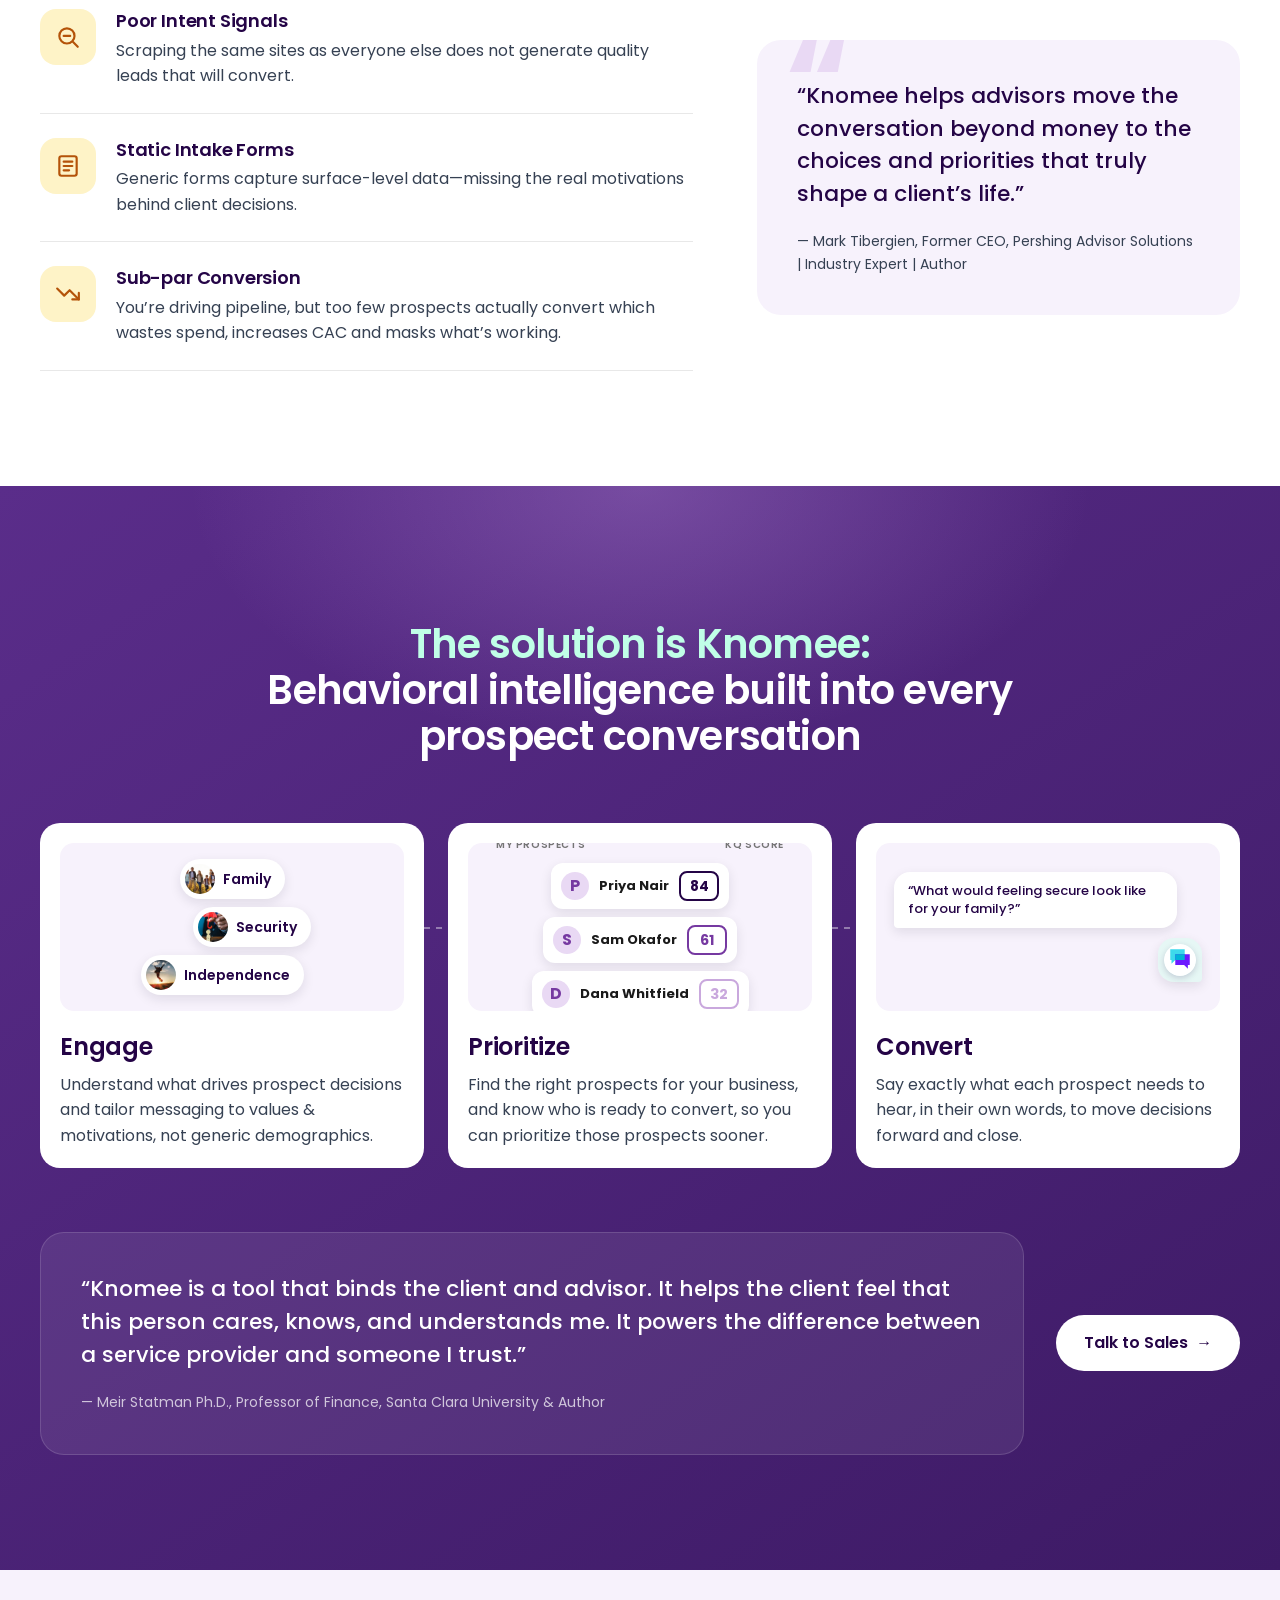
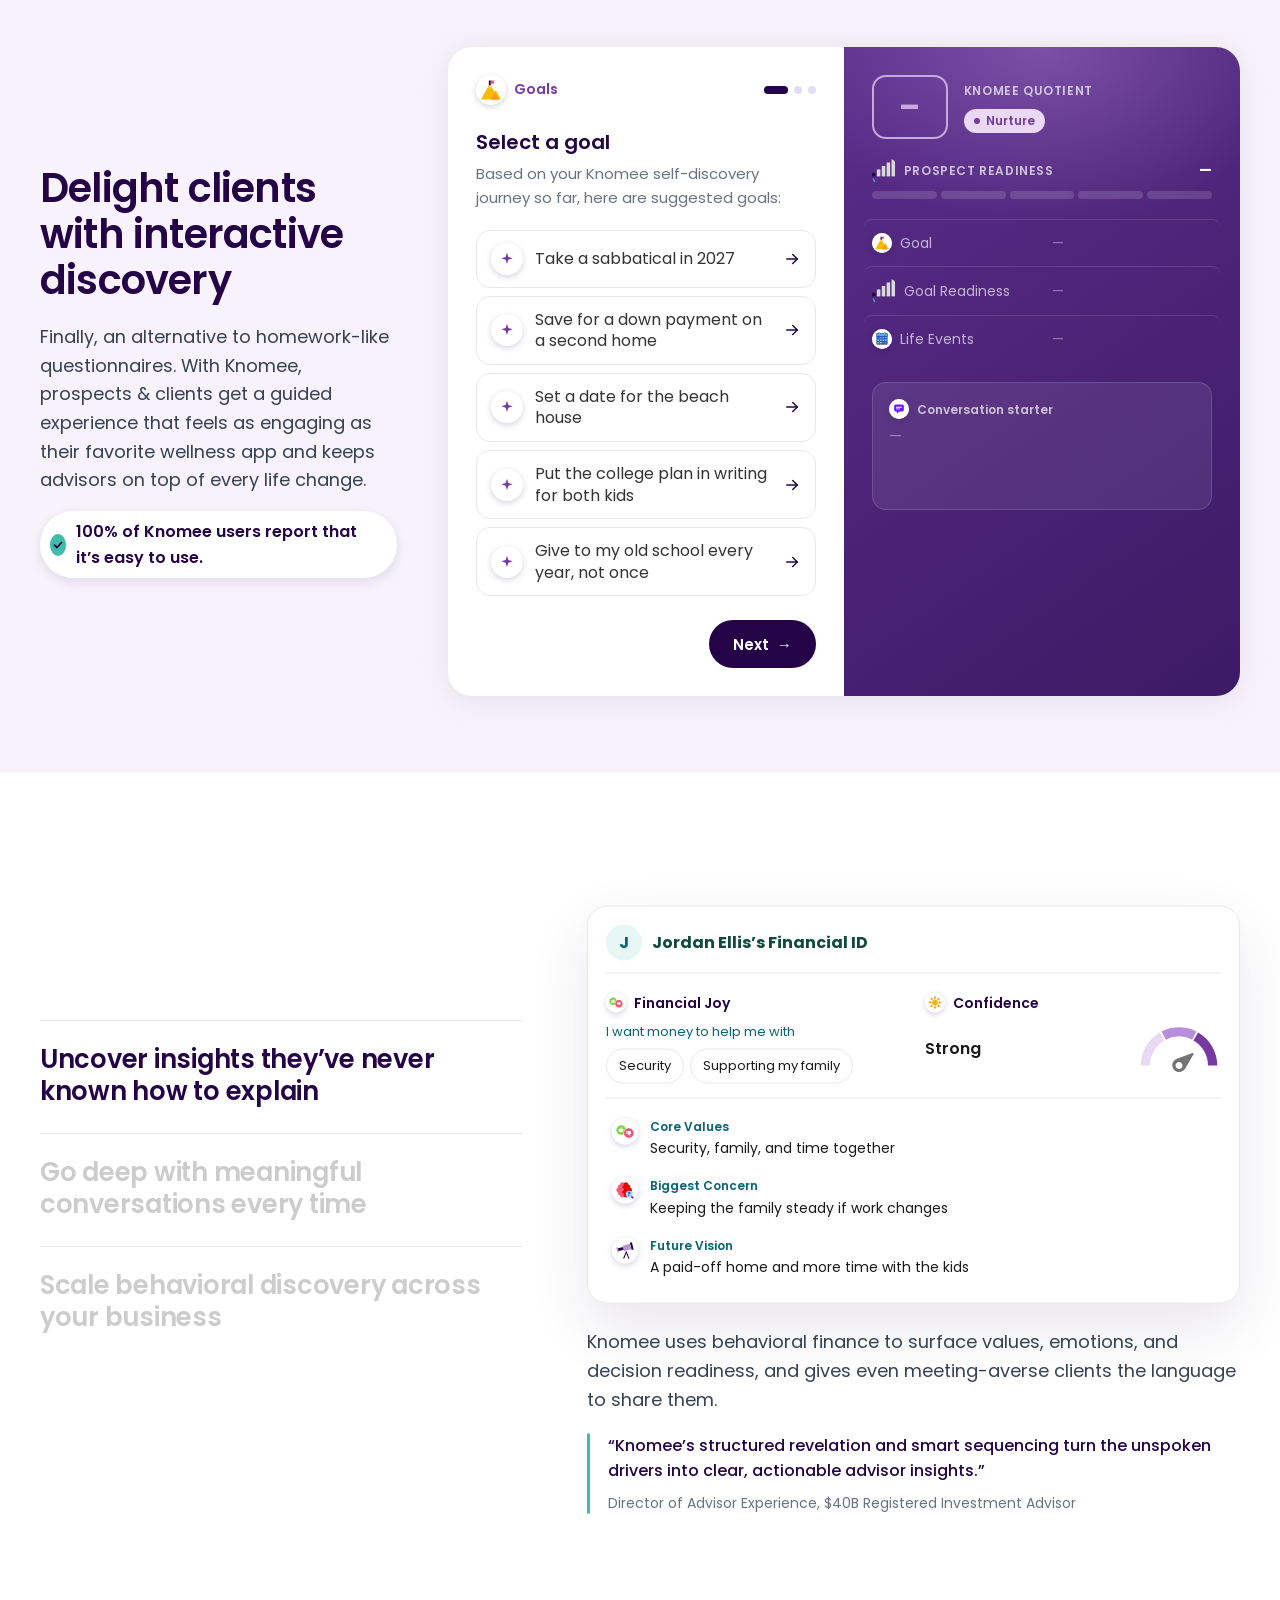
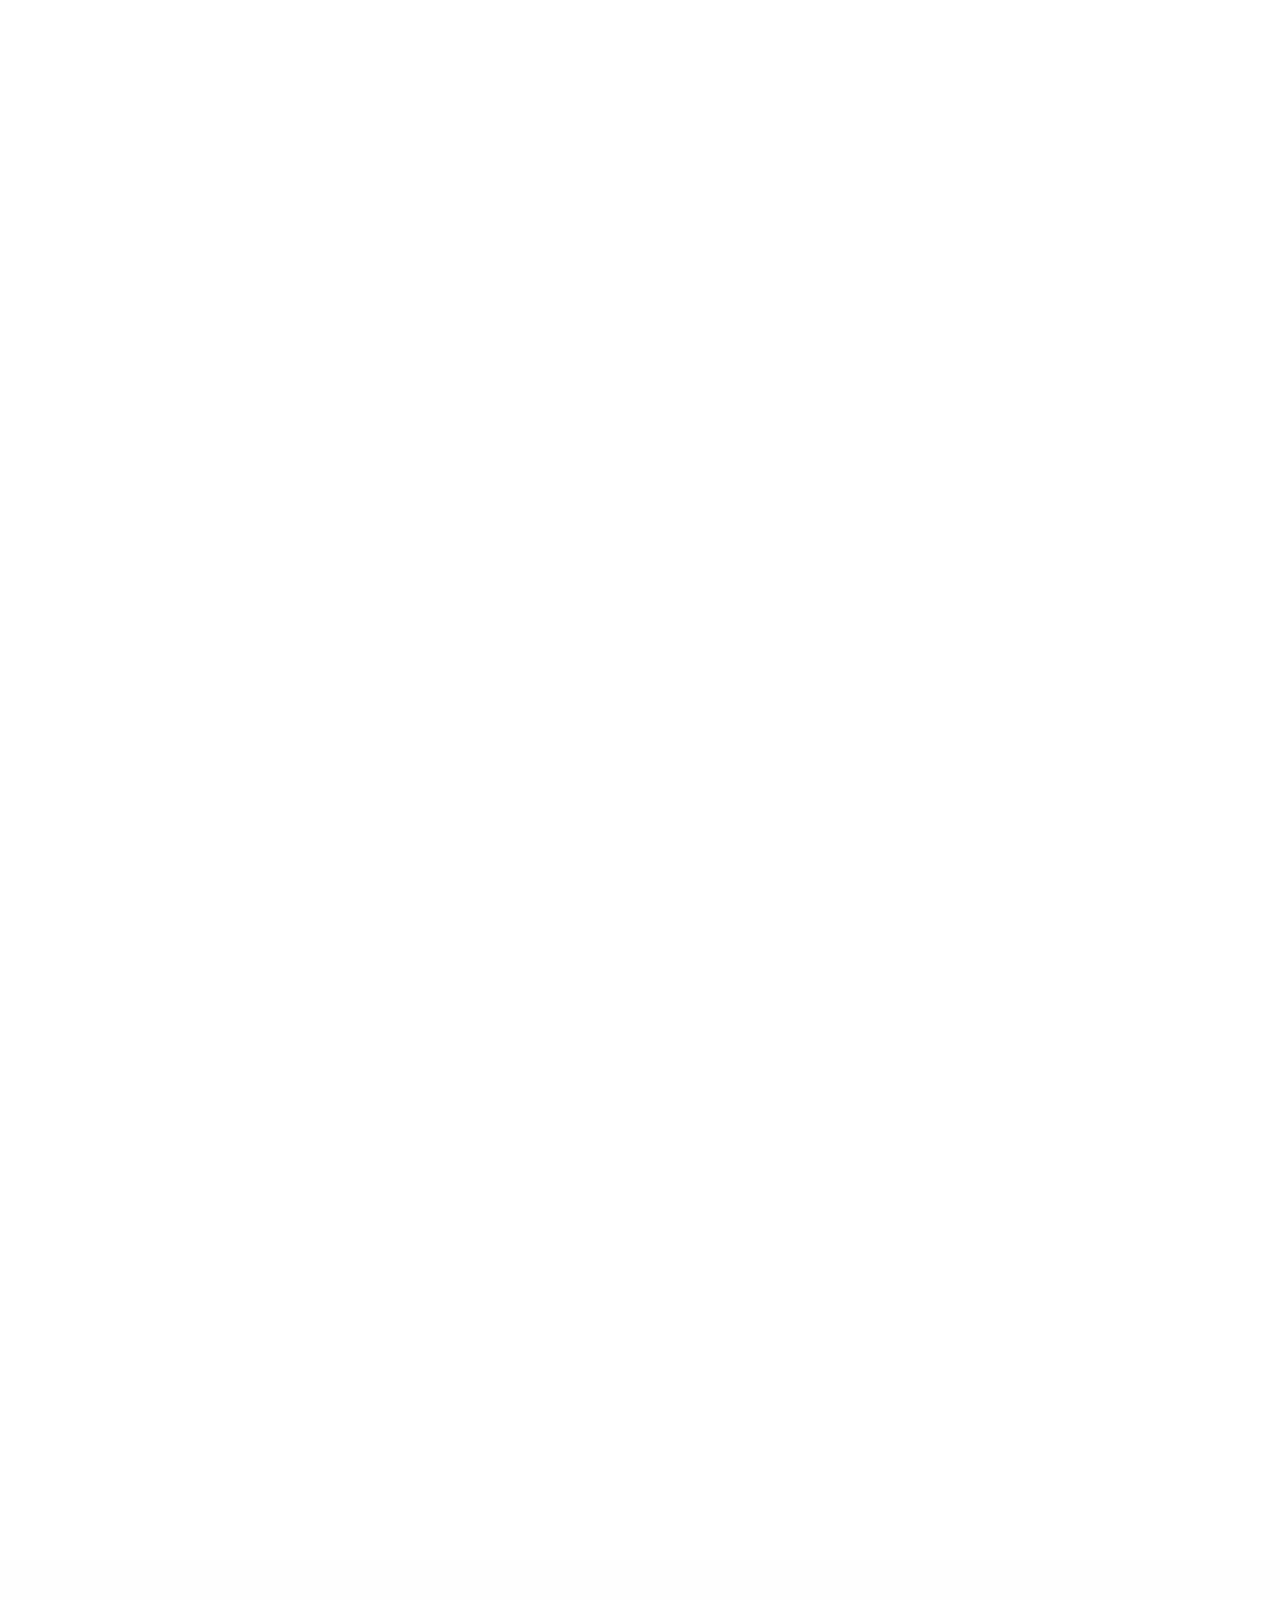
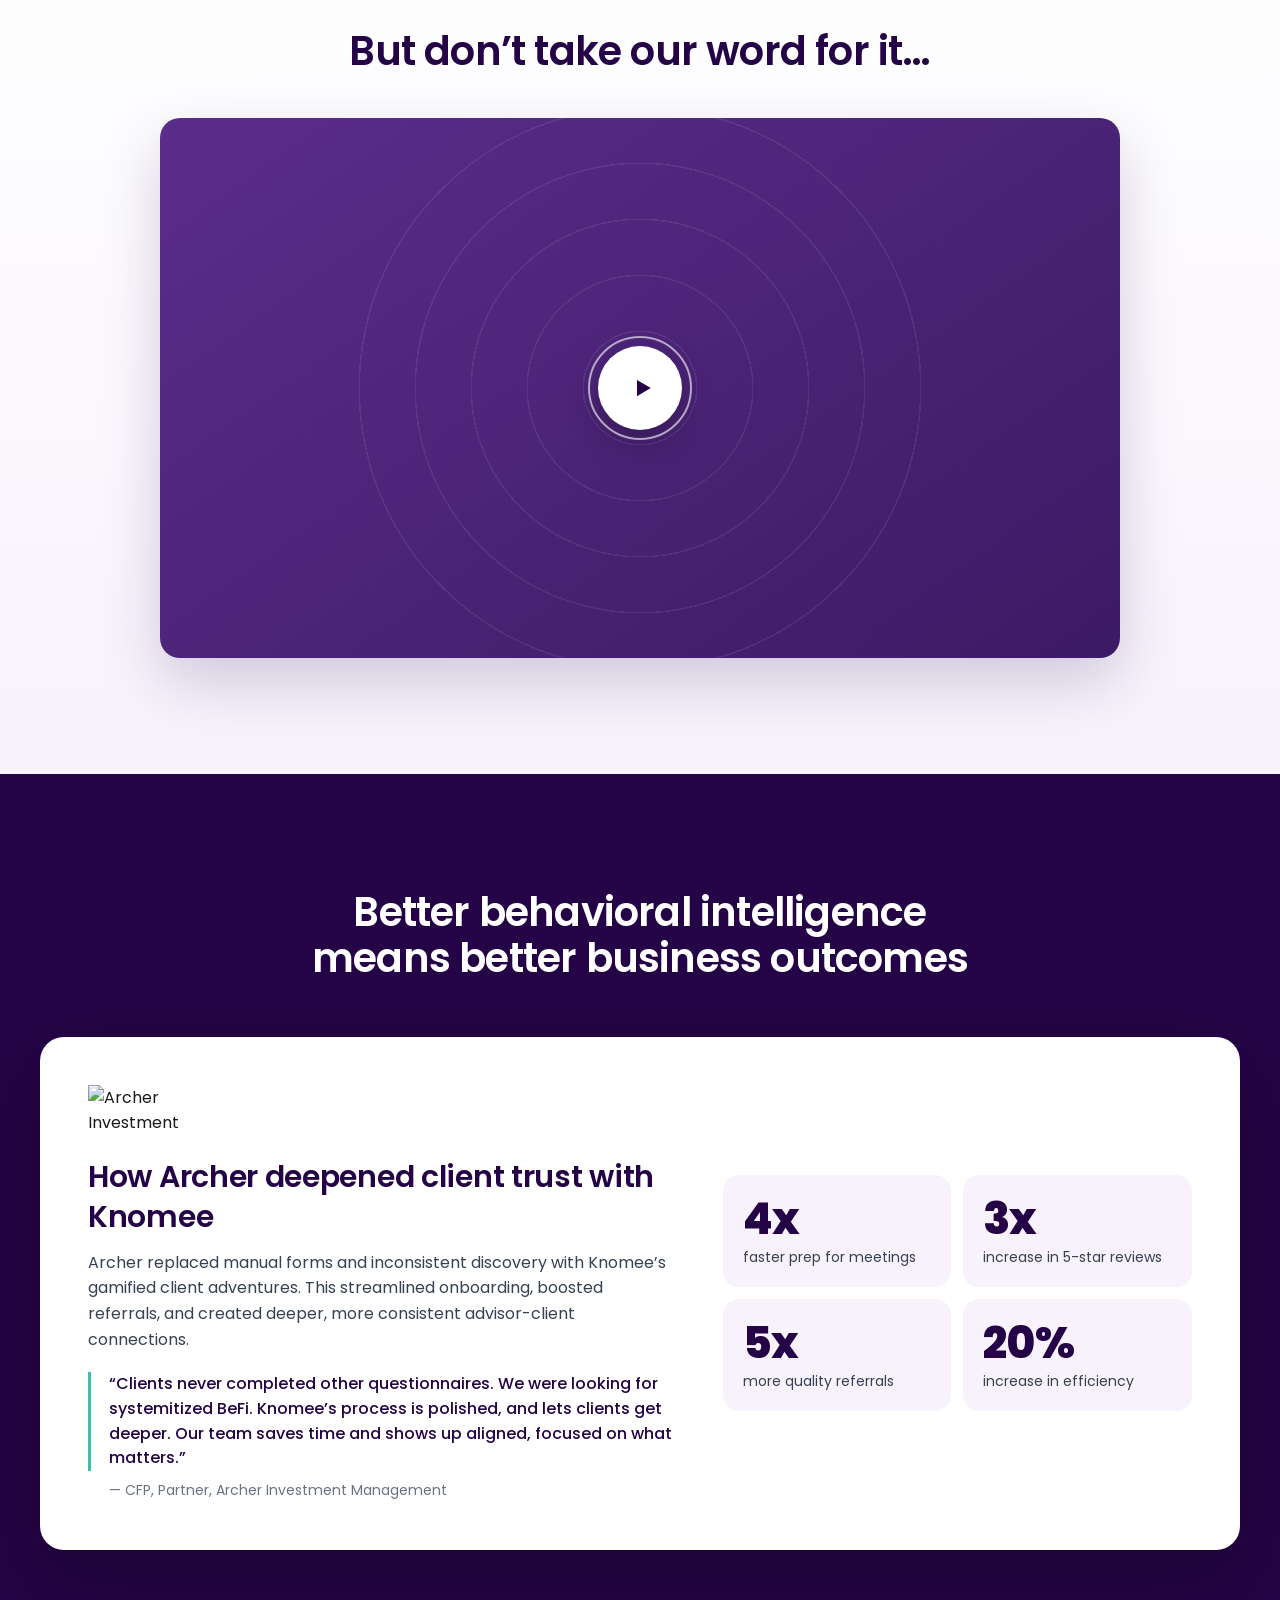
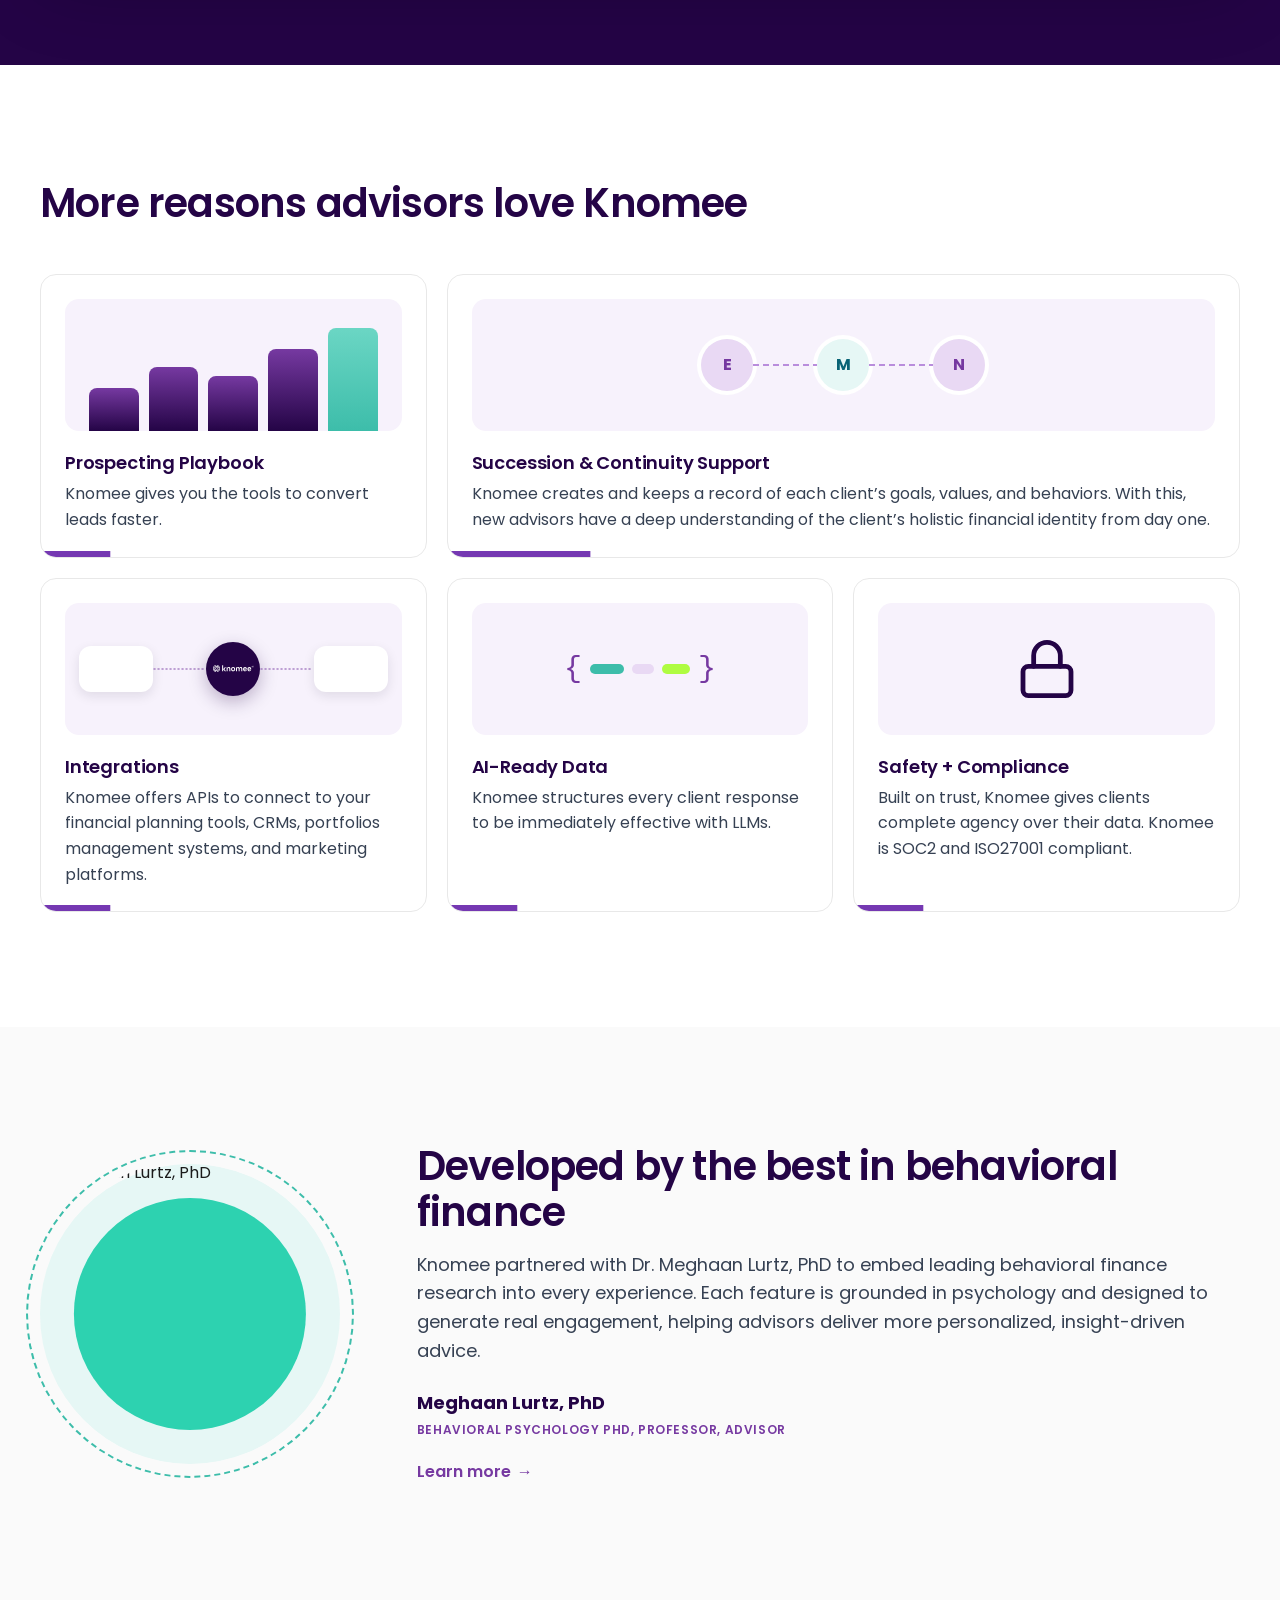
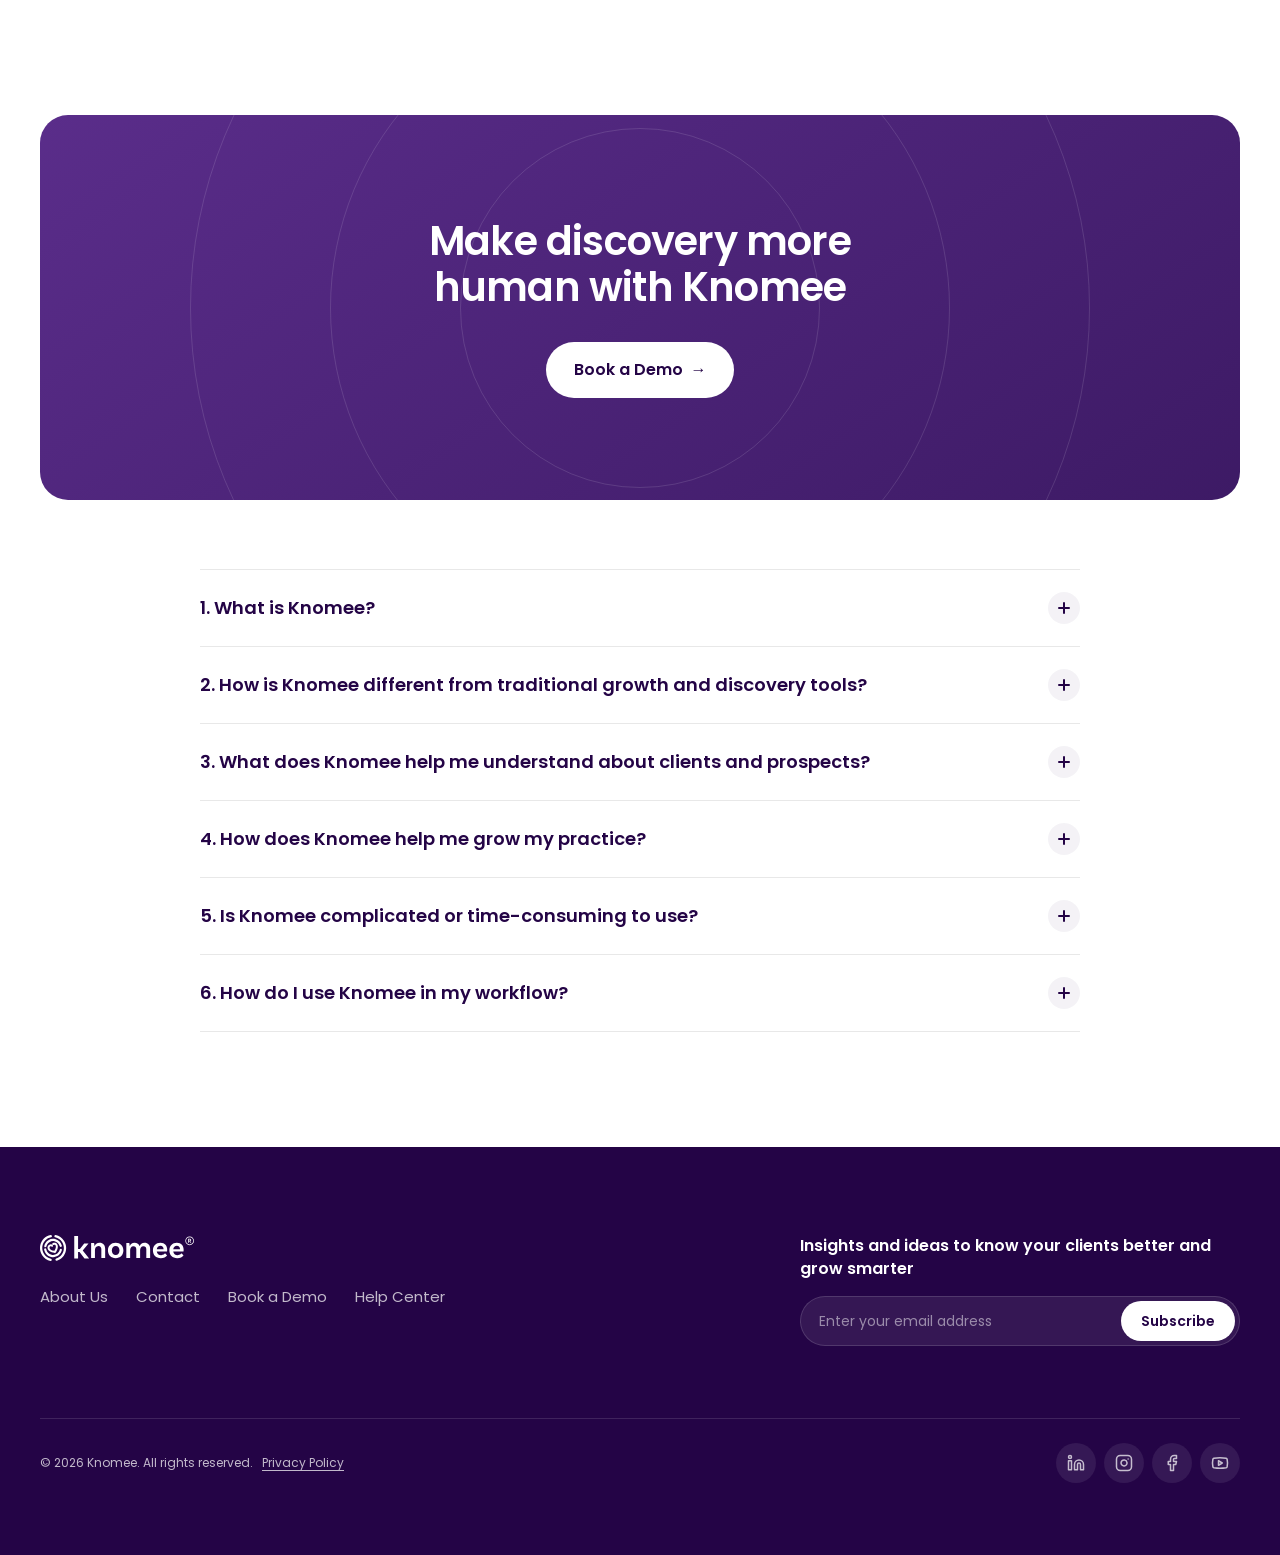
==== commit 55c4b5c9: "Side-by-side try section, stats beside V2's prototype, self-running carousel - V1: Jordan's card dro" ====
--- a/v1/index.html
+++ b/v1/index.html
@@ -166,12 +166,12 @@
         <div class="advisor-card" aria-hidden="true">
           <div class="ac-head">
             <span class="ac-avatar">J</span>
-            <div class="ac-who"><b>Jordan Ellis <span class="new-tag">New</span></b><span class="tier-pill tier-pill--nurture" data-tier>Nurture</span></div>
+            <div class="ac-who"><b>Jordan Ellis</b><span class="new-tag">New</span></div>
             <div class="kq-stack"><small>KQ Score</small><span class="kq tier-3" data-kq>–</span></div>
           </div>
           <div class="ac-row">
-            <span class="ac-label"><img class="sec-ic ttm-ic" src="../assets/ttm/TTM-1.svg" alt="" data-stage-ic>Prospect Readiness</span>
-            <b class="ac-stage" data-stage>—</b>
+            <span class="ac-label">Prospect Readiness</span>
+            <span class="tier-pill tier-pill--nurture" data-tier>Nurture</span>
           </div>
           <div class="meter" data-meter><i></i><i></i><i></i><i></i><i></i></div>
           <div class="ac-label ac-mt"><img class="sec-ic" src="../assets/adventures/financial-joy.svg" alt="">Values</div>
@@ -430,7 +430,7 @@
           <div class="panel" id="p-scale">
             <h3 class="ex-h">Scale behavioral discovery across your business</h3>
             <div class="panel-ui ui-client" aria-hidden="true">
-              <div class="ui-bar ui-bar--client"><b>The Ellis Household</b><span class="tier-pill">Engaged</span></div>
+              <div class="ui-bar ui-bar--client"><b>The Ellis Household</b><span class="ui-bar-end"><span class="tier-pill">Engaged</span><span class="meter meter--client"><i class="on"></i><i class="on"></i><i class="on"></i><i class="on"></i><i></i></span></span></div>
               <div class="uc-grid">
                 <div class="uc-card">
                   <span class="ac-label"><img class="sec-ic" src="../assets/adventures/confidence.svg" alt="">Confidence</span>
@@ -438,11 +438,10 @@
                   <b class="uc-big">Strong</b>
                 </div>
                 <div class="uc-card">
-                  <span class="ac-label"><img class="sec-ic ttm-ic" src="../assets/ttm/TTM-4.svg" alt="">Goal Readiness</span>
+                  <span class="ac-label"><img class="sec-ic" src="../assets/adventures/goals.svg" alt="">Goals</span>
                   <p class="uc-goal">Family beach vacation</p>
                   <p class="uc-when"><svg viewBox="0 0 16 16" aria-hidden="true"><circle cx="8" cy="8" r="6.2"/><path d="M8 4.6V8l2.6 1.6"/></svg>&lt;6 months</p>
-                  <div class="meter meter--client"><i class="on"></i><i class="on"></i><i class="on"></i><i class="on"></i><i></i></div>
-                  <div class="uc-stage"><img src="../assets/ttm/TTM-4.svg" alt=""><b>Action</b></div>
+                  <div class="uc-stage"><img src="../assets/ttm/TTM-4.svg" alt=""><b>Action</b><span>Goal Readiness</span></div>
                 </div>
                 <div class="uc-card uc-wide">
                   <span class="ac-label"><img class="sec-ic" src="../assets/adventures/life-events.svg" alt="">Life Events</span>
--- a/shared/site.css
+++ b/shared/site.css
@@ -603,8 +603,9 @@
 .fid-pill { display: inline-flex; align-items: center; padding: 6px 12px; border: 1px solid var(--k-line); border-radius: var(--radius-pill); background: var(--k-white); font-size: var(--text-base); color: var(--k-ink); }
 .fid-row { display: flex; align-items: center; justify-content: space-between; gap: 12px; margin-top: 8px; }
 .fid-word { font-size: var(--text-xl); font-weight: var(--weight-semibold); color: var(--k-ink); }
-.fid-event { display: flex; align-items: center; gap: 8px; margin-top: 8px; font-size: var(--text-md); font-weight: var(--weight-semibold); color: var(--k-ink); }
-.fid-event img { width: 22px; height: 22px; object-fit: contain; }
+.fid-event { display: flex; align-items: center; gap: 8px; margin-top: 8px; font-size: var(--text-md); font-weight: var(--weight-regular); color: var(--k-ink); }
+/* Smaller than the Life Events icon above it: the event, not the section. */
+.fid-event img { width: 16px; height: 16px; object-fit: contain; }
 
 /* ---------- Closing (versions restyle freely) ---------- */
 .closing { text-align: center; }
--- a/v1/v1.css
+++ b/v1/v1.css
@@ -65,8 +65,12 @@
 .ps-kicker { margin-top: 10px; font-size: var(--text-2xs); font-weight: var(--weight-semibold); color: var(--k-ocean); }
 .ps-q { margin: 2px 0 2px; font-size: var(--text-base); font-weight: var(--weight-semibold); line-height: 1.3; color: var(--k-plum); }
 .ps-hint { margin-bottom: 8px; font-size: var(--text-2xs); color: var(--text-muted); }
-/* Two across, three down, sized so all six fit the screen. */
-.ps-values .joy-photos { grid-template-columns: repeat(2, 84px); justify-content: center; column-gap: 16px; }
+/* Two across, three down. The grid takes the height the screen has left and
+   each photo is sized from it (a third, less its label), so all six fit
+   whatever size the phone is drawn at. */
+.ps-values .joy-photos { flex: 1; min-height: 0; container-type: size; grid-template-columns: repeat(2, minmax(0, 1fr)); grid-template-rows: repeat(3, minmax(0, 1fr)); gap: 6px 10px; }
+.ps-values .joy-photo { min-height: 0; }
+.ps-values .joy-photo-frame { width: min(100%, calc((100cqh - 12px) / 3 - 30px)); }
   content: ""; position: absolute; top: -5px; right: -5px; width: 16px; height: 16px; border-radius: 50%;
   background: var(--k-plum) url("data:image/svg+xml,%3Csvg xmlns='http://www.w3.org/2000/svg' viewBox='0 0 12 12'%3E%3Cpath d='M2.5 6.2 5 8.5l4.5-5' fill='none' stroke='white' stroke-width='1.8' stroke-linecap='round' stroke-linejoin='round'/%3E%3C/svg%3E") center/10px no-repeat;
   box-shadow: 0 0 0 2px var(--k-white); transform: scale(0); transition: transform 0.35s var(--ease-pop);
@@ -126,7 +130,6 @@
 .kq-stack--row { display: inline-flex; align-items: center; gap: 8px; }
 .ac-who { display: grid; justify-items: start; gap: 4px; }
 .ac-who b { display: inline-flex; align-items: center; gap: 6px; }
-.ac-stage { font-size: var(--text-base); font-weight: var(--weight-semibold); color: var(--k-plum); }
 .step-art--see .mini-head { justify-self: stretch; }
 .mini-head, .ui-cols { display: flex; justify-content: space-between; padding: 0 10px 2px; font-size: var(--text-2xs); font-weight: var(--weight-semibold); letter-spacing: var(--tracking-group); text-transform: uppercase; color: var(--k-slate); }
 .ui-cols { padding: 10px 6px 0; }
@@ -299,6 +302,16 @@
 
 /* ---------- Interactive discovery: the live mirror ---------- */
 .try { background: var(--k-plum-wash); }
+/* Wide screens: the words on the left and the prototype on the right, so
+   both are in view at once. */
+@media (min-width: 1200px) {
+  .try { padding: clamp(56px, 6vw, 88px) 0; }
+  .try > .container { display: grid; grid-template-columns: minmax(0, 0.72fr) minmax(0, 1.6fr); gap: clamp(40px, 4vw, 64px); align-items: center; }
+  .try .try-head { display: block; margin: 0; }
+  .try .try-head .lead { margin-top: var(--space-20); }
+  .try .mirror { grid-template-columns: minmax(0, 1fr) minmax(0, 1fr); }
+  .try .mirror-you, .try .mirror-advisor { padding: 28px; }
+}
 .try-head { display: grid; grid-template-columns: 1fr 1.1fr; gap: clamp(24px, 4vw, 56px); align-items: end; margin-bottom: clamp(32px, 4vw, 48px); }
 .easy { display: inline-flex; align-items: center; gap: 10px; margin-top: var(--space-16); padding: 8px 16px 8px 10px; border-radius: var(--radius-pill); background: var(--k-white); box-shadow: var(--elev-1); font-weight: var(--weight-semibold); color: var(--k-plum); }
 .easy-dot { width: 22px; height: 22px; border-radius: 50%; background: var(--k-teal) url("data:image/svg+xml,%3Csvg xmlns='http://www.w3.org/2000/svg' viewBox='0 0 12 12'%3E%3Cpath d='M2.5 6.2 5 8.5l4.5-5' fill='none' stroke='%23240446' stroke-width='1.8' stroke-linecap='round' stroke-linejoin='round'/%3E%3C/svg%3E") center/12px no-repeat; }
@@ -375,14 +388,14 @@
 .meter--dark i.on:nth-child(4) { background: var(--k-aqua); }
 .meter--dark i.on:nth-child(5) { background: var(--k-lime); }
 .ma-list { margin: var(--space-20) 0; }
-.ma-list > div { display: grid; grid-template-columns: 8em 1fr; gap: 12px; align-items: center; padding: 12px 8px; margin: 0 -8px; border-top: 1px solid rgba(255, 255, 255, 0.12); border-radius: 8px; }
+.ma-list > div { display: grid; grid-template-columns: 10.5em 1fr; gap: 12px; align-items: center; padding: 12px 8px; margin: 0 -8px; border-top: 1px solid rgba(255, 255, 255, 0.12); border-radius: 8px; }
 .ma-list > div.flash { animation: flash 0.9s var(--ease-out); }
 @keyframes flash { 0% { background: rgba(175, 252, 65, 0.16); } 100% { background: rgba(175, 252, 65, 0); } }
-.ma-list dt { font-size: var(--text-md); color: rgba(255, 255, 255, 0.66); }
+.ma-list dt { font-size: var(--text-md); white-space: nowrap; color: rgba(255, 255, 255, 0.66); }
 .ma-list dd { display: flex; flex-wrap: wrap; align-items: center; gap: 6px; margin: 0; font-size: var(--text-md); font-weight: var(--weight-semibold); }
 /* Icons keep their own colours on the plum panel, each on a small white disc. */
 .ma-list dd img { flex: none; width: 28px; height: 28px; padding: 4px; object-fit: contain; border-radius: 50%; background: var(--k-white); box-shadow: 0 2px 6px rgba(0, 0, 0, 0.25); }
-.ma-pill { display: inline-flex; align-items: center; height: 26px; padding: 0 10px; border-radius: var(--radius-pill); background: rgba(255, 255, 255, 0.14); animation: popIn 0.4s var(--ease-pop) both; }
+.ma-goal { line-height: 1.35; color: var(--k-white); animation: popIn 0.4s var(--ease-pop) both; }
 .ma-empty { color: rgba(255, 255, 255, 0.4); font-weight: var(--weight-regular); }
 .ma-starter { padding: 16px; border-radius: 14px; background: rgba(255, 255, 255, 0.08); border: 1px solid rgba(255, 255, 255, 0.14); }
 .ma-starter .ma-k { text-transform: none; letter-spacing: 0; }
@@ -445,6 +458,9 @@
 .us-q p { font-size: var(--text-lg); font-weight: var(--weight-medium); color: var(--k-plum); }
 .us-q .new-tag { flex: none; margin-top: 3px; }
 .ui-bar--client b { color: var(--k-forest); }
+/* The household's standing: the pill, and its bars to the right of it. */
+.ui-bar-end { display: inline-flex; align-items: center; gap: 12px; }
+.ui-bar-end .meter { width: 120px; }
 .uc-grid { display: grid; grid-template-columns: 1fr 1fr; gap: 12px; margin-top: 14px; }
 .uc-card { padding: 14px; border: 1px solid var(--k-line); border-radius: 14px; }
 .uc-wide { grid-column: 1 / -1; }
@@ -453,9 +469,10 @@
 .uc-big { display: block; margin-top: 6px; font-size: var(--text-2xl); font-weight: var(--weight-bold); color: var(--k-forest); text-align: center; }
 .uc-card .dial + .uc-big { color: var(--k-plum); }
 .uc-card .meter { margin: 10px 0 14px; }
-.uc-stage { display: flex; align-items: center; justify-content: center; gap: 10px; }
+.uc-stage { display: flex; align-items: center; gap: 10px; margin-top: 16px; }
 .uc-stage img { width: 44px; height: 44px; object-fit: contain; }
 .uc-stage b { font-size: var(--text-2xl); font-weight: var(--weight-bold); color: var(--k-forest); }
+.uc-stage span { font-size: var(--text-sm); font-weight: var(--weight-semibold); color: var(--k-slate); }
 .uc-goal { margin-top: 10px; font-size: var(--text-md); font-weight: var(--weight-semibold); color: var(--k-ink); }
 .uc-when { display: flex; align-items: center; gap: 6px; margin-top: 2px; font-size: var(--text-sm); color: var(--text-muted); }
 .uc-when svg { width: 13px; height: 13px; fill: none; stroke: currentColor; stroke-width: 1.5; stroke-linecap: round; stroke-linejoin: round; }
@@ -480,8 +497,8 @@
 .meter--client i.on:nth-child(4) { background: var(--bar-4-client); }
 .meter--client i.on:nth-child(5) { background: var(--bar-5-client); }
 .uc-events { display: flex; flex-wrap: wrap; gap: 8px; margin-top: 10px; }
-.uc-events > span { display: inline-flex; align-items: center; gap: 8px; padding: 6px 12px 6px 8px; border-radius: var(--radius-pill); background: var(--k-teal-light); font-size: var(--text-base); font-weight: var(--weight-semibold); color: var(--k-ocean); }
-.uc-events img { width: 20px; height: 20px; object-fit: contain; }
+.uc-events > span { display: inline-flex; align-items: center; gap: 8px; padding: 6px 12px 6px 8px; border-radius: var(--radius-pill); background: var(--k-teal-light); font-size: var(--text-base); font-weight: var(--weight-regular); color: var(--k-ocean); }
+.uc-events img { width: 16px; height: 16px; object-fit: contain; }
 
 /* ---------- Video testimonial ---------- */
 .word { background: linear-gradient(180deg, var(--k-white), var(--k-plum-wash)); }
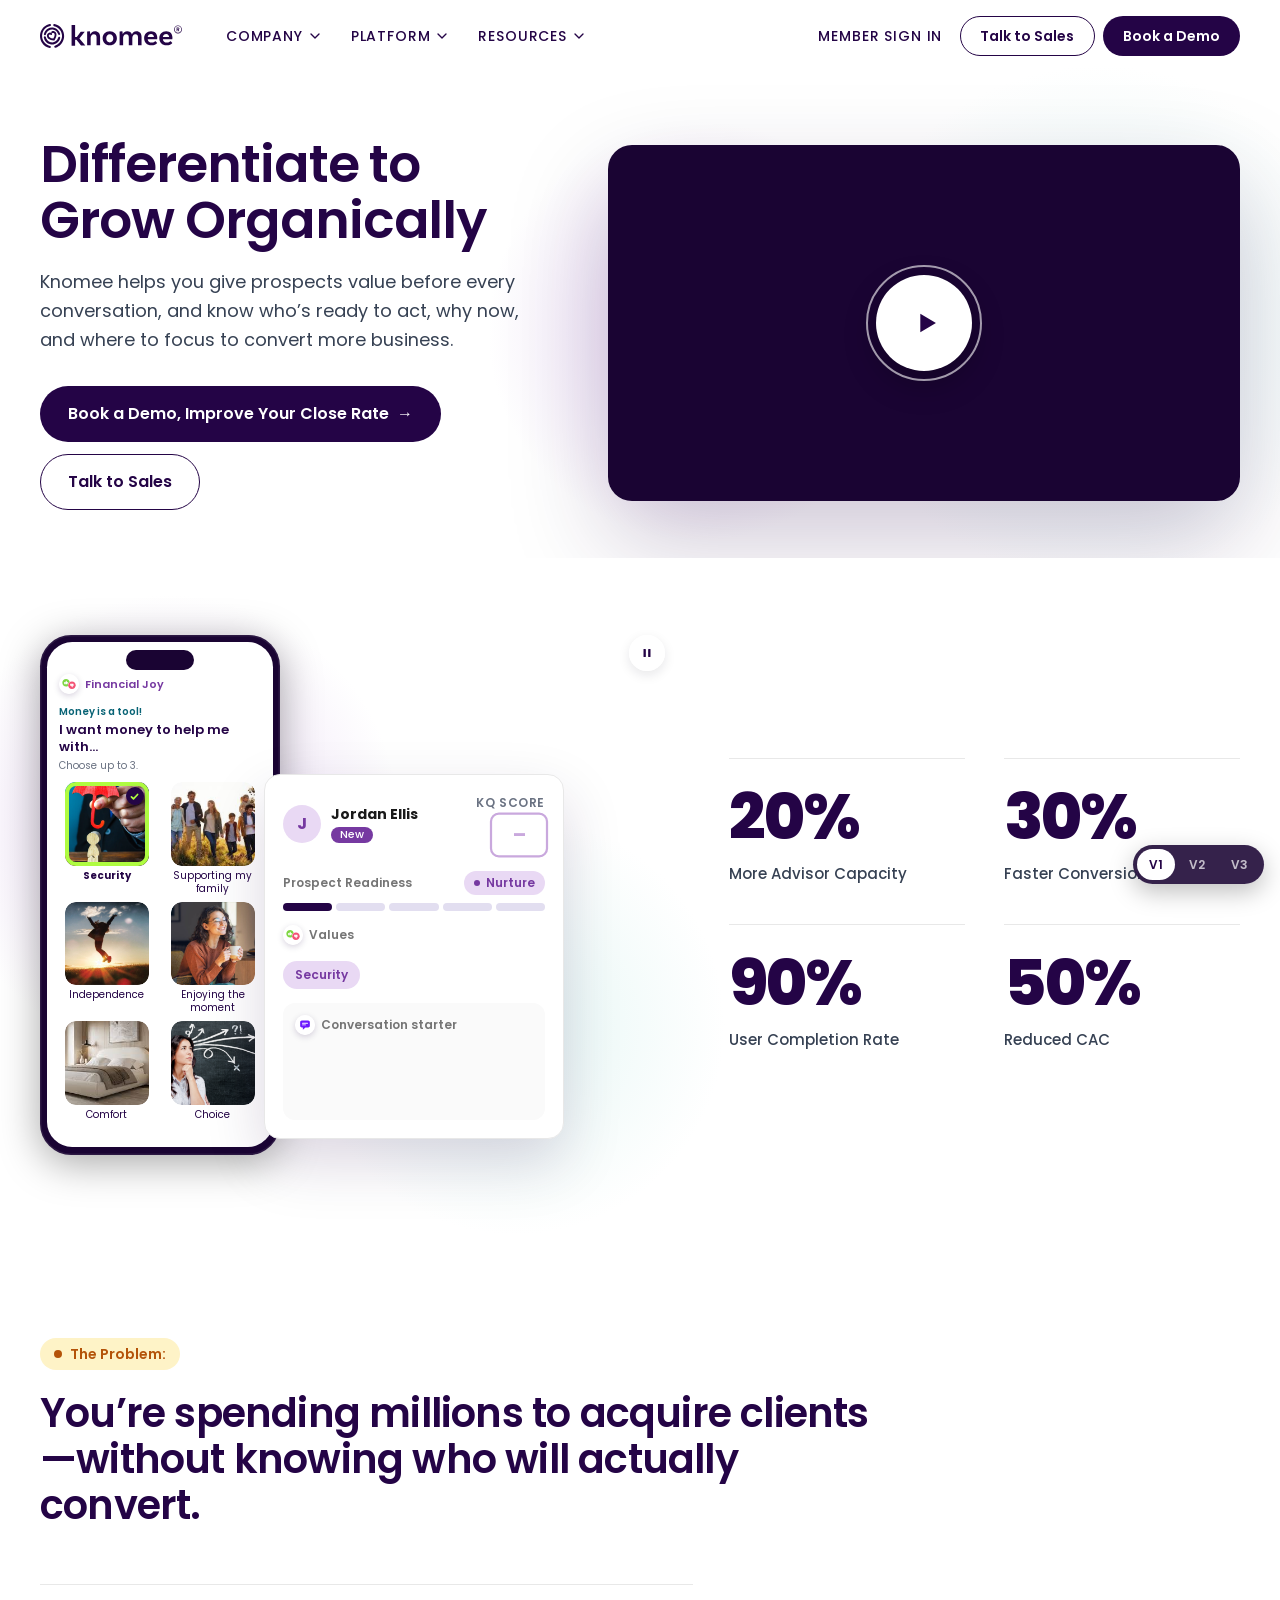
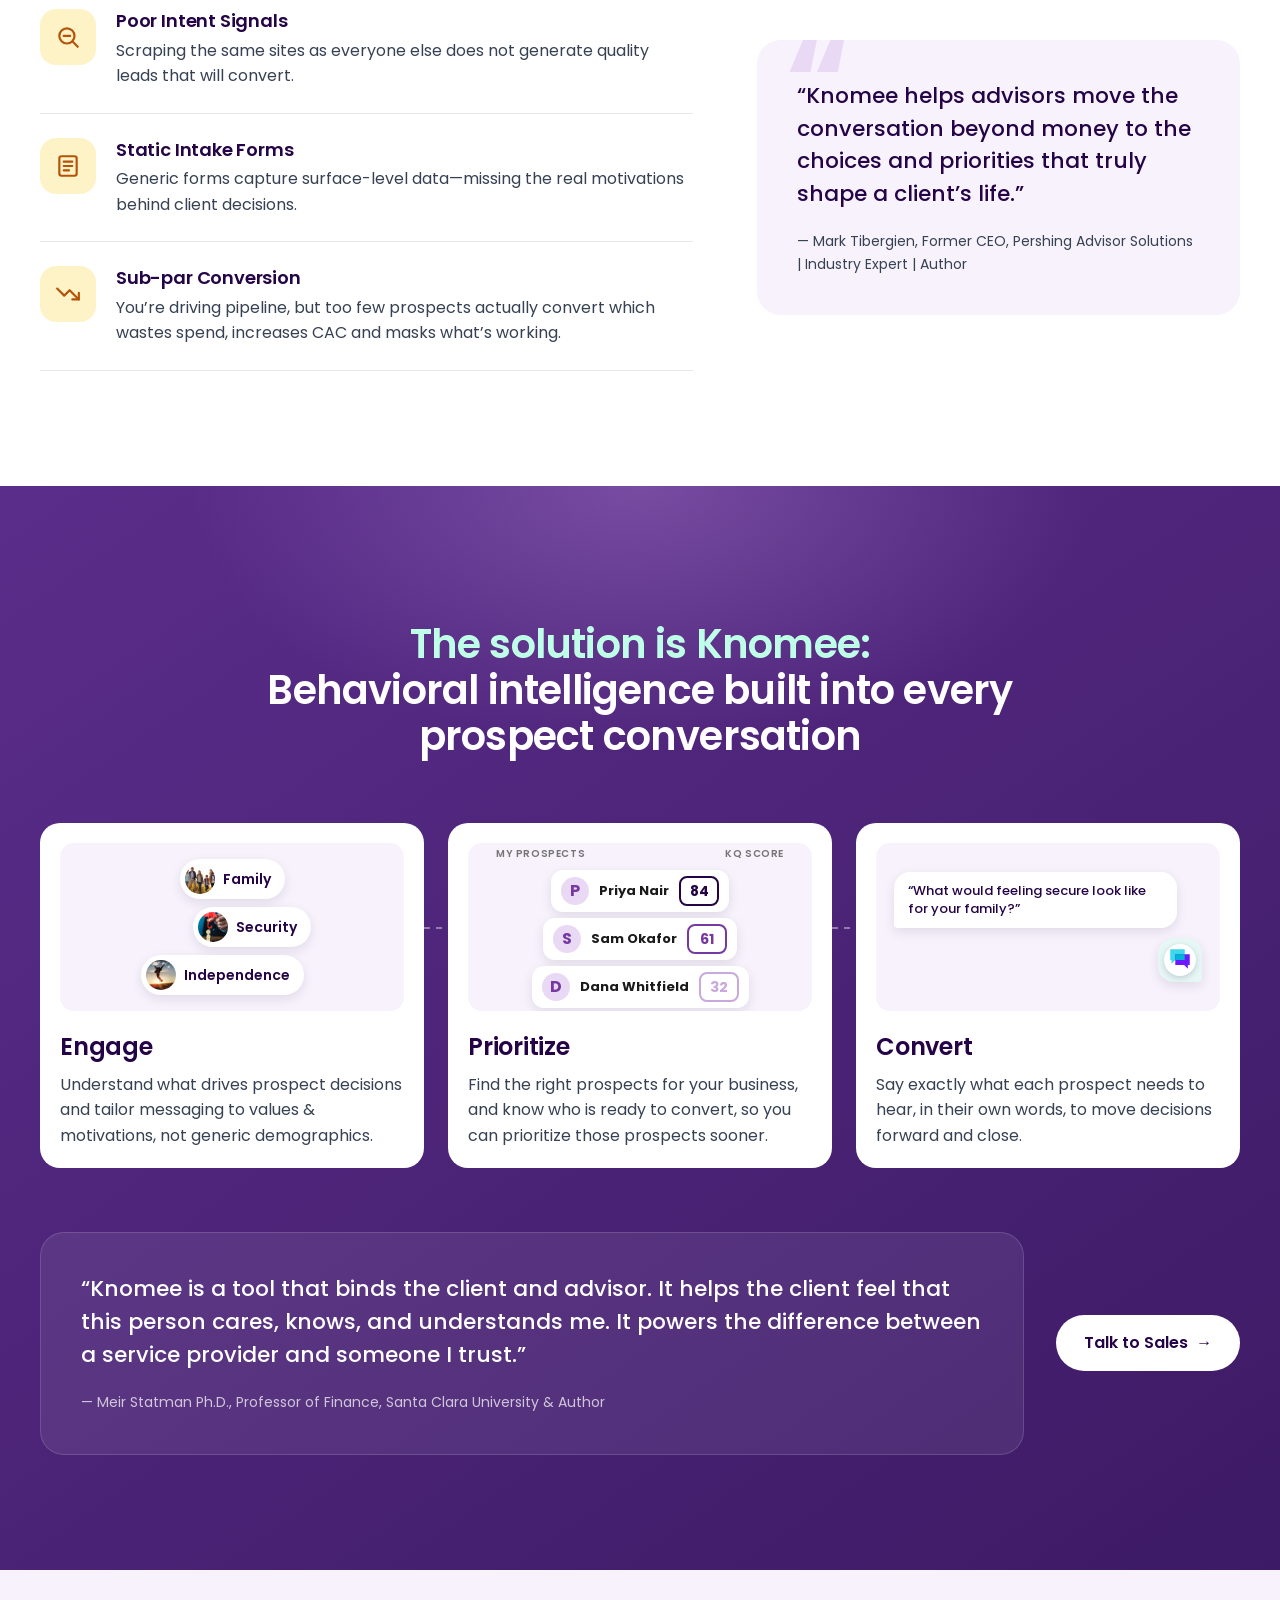
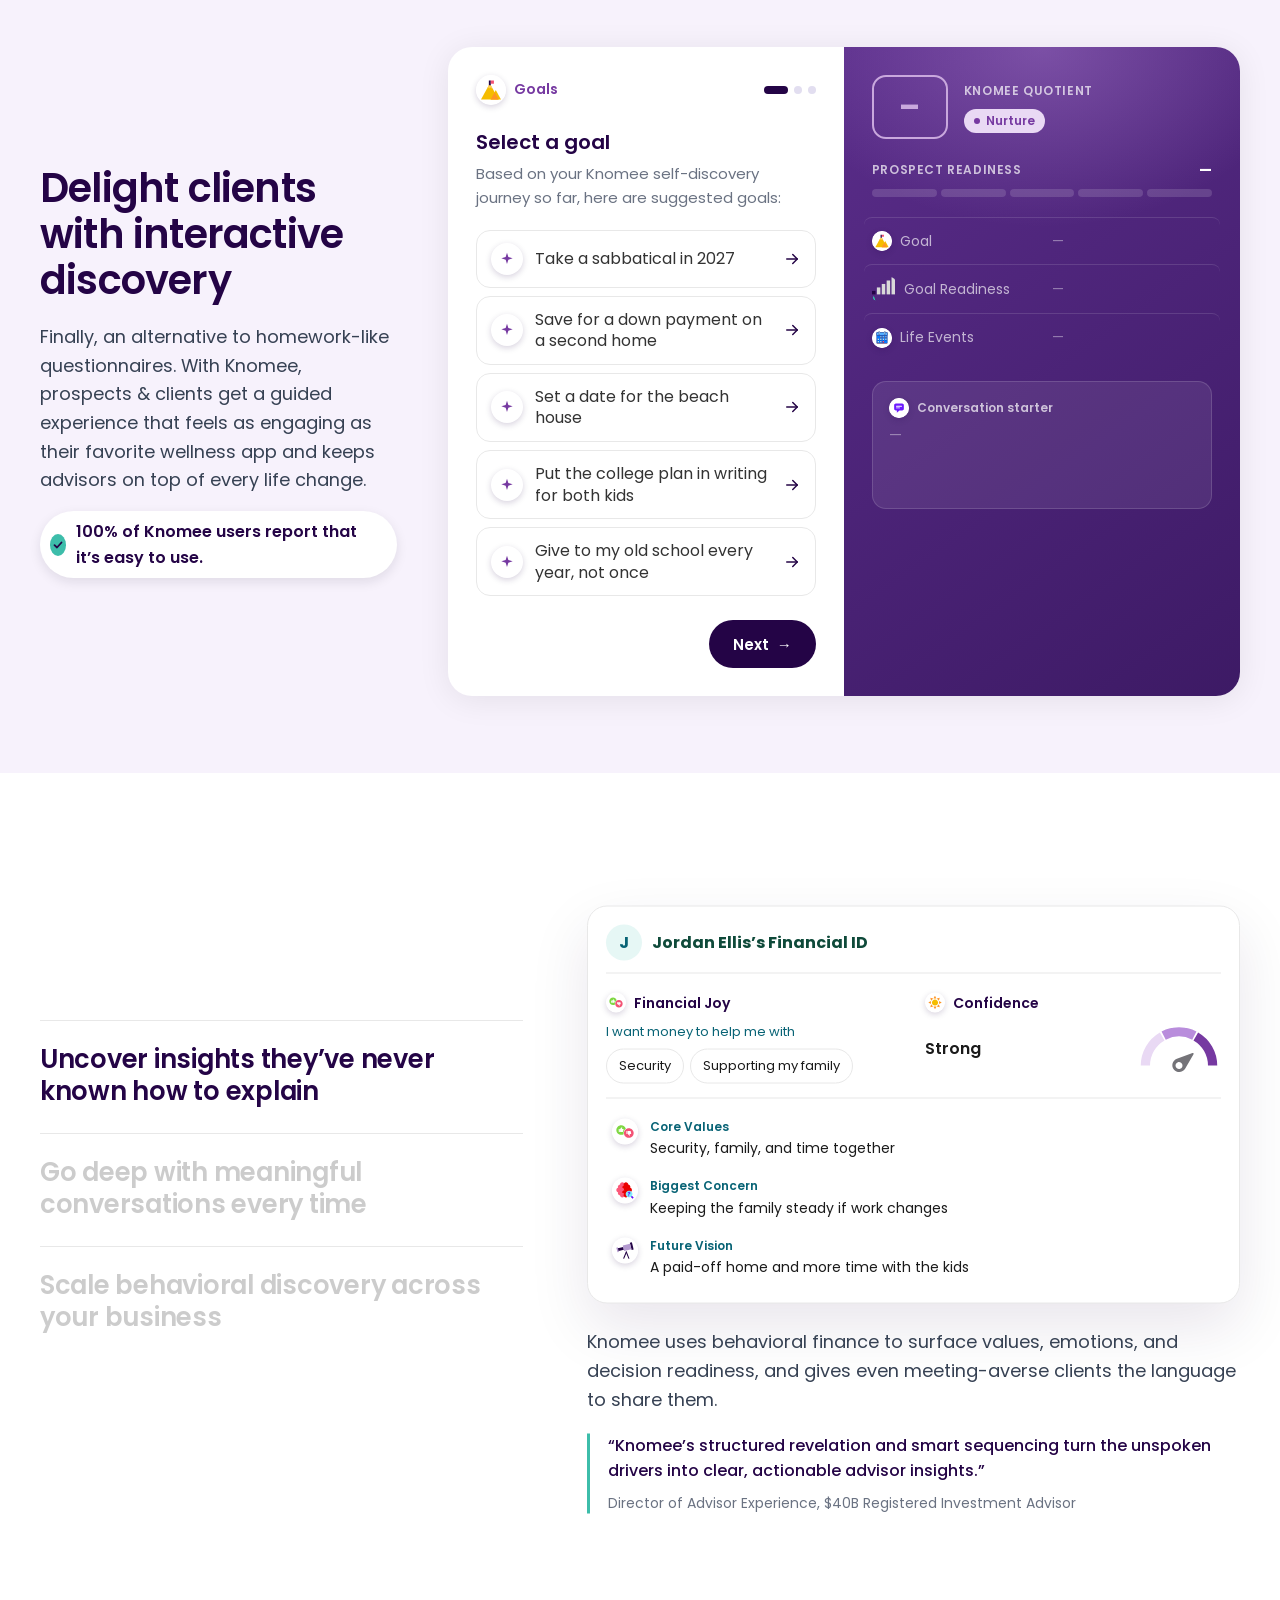
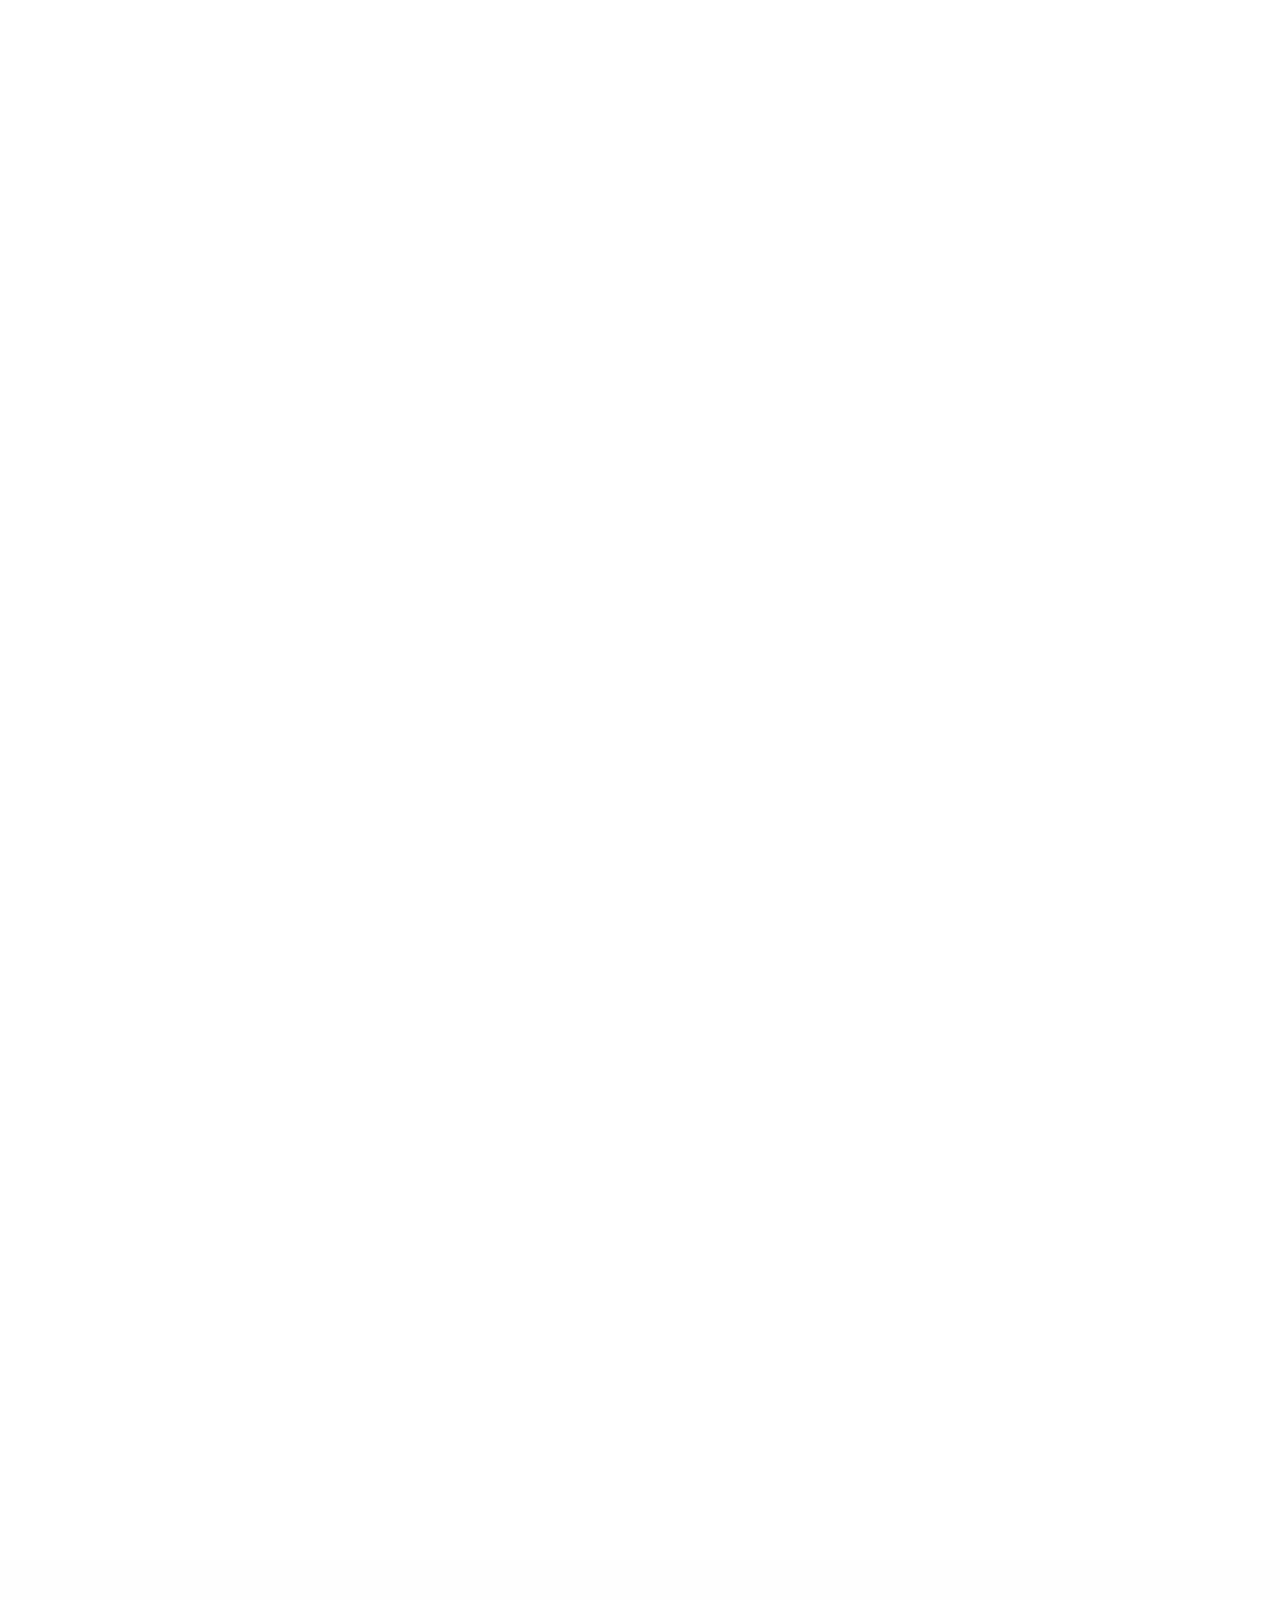
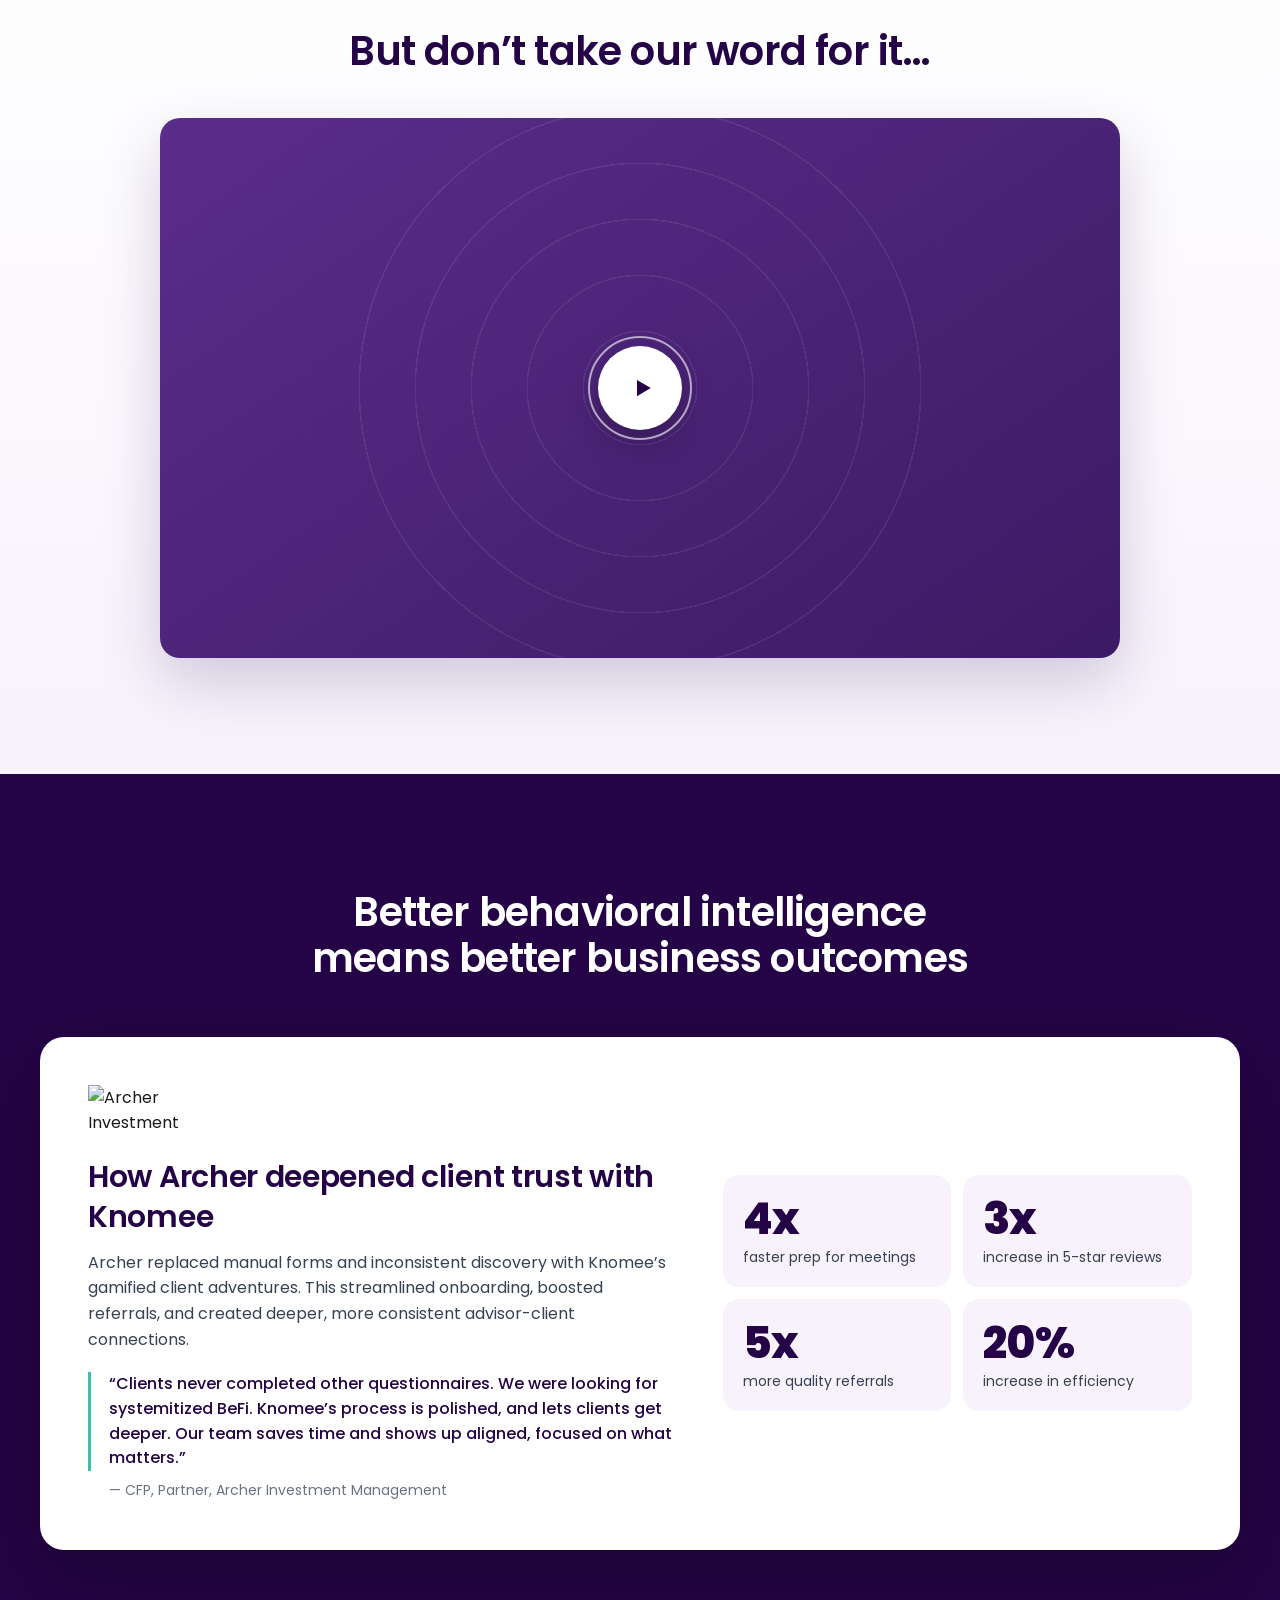
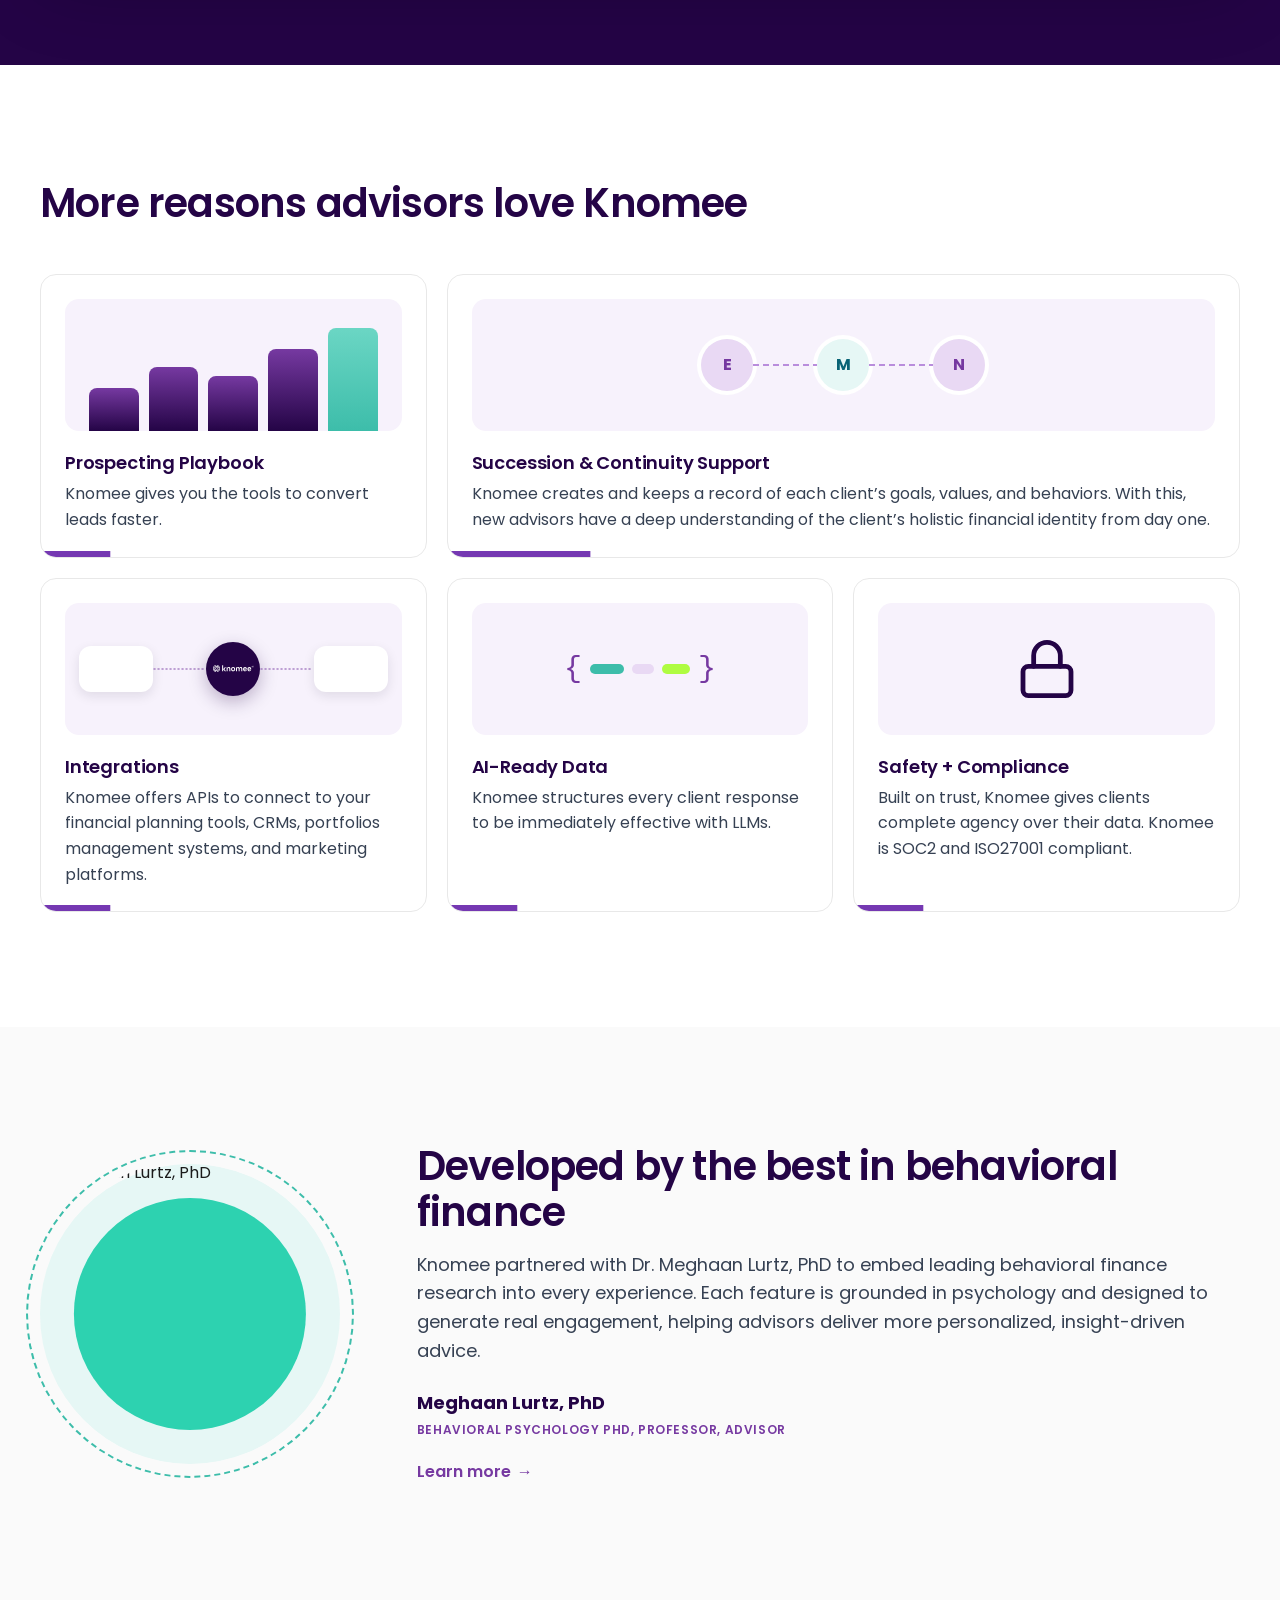
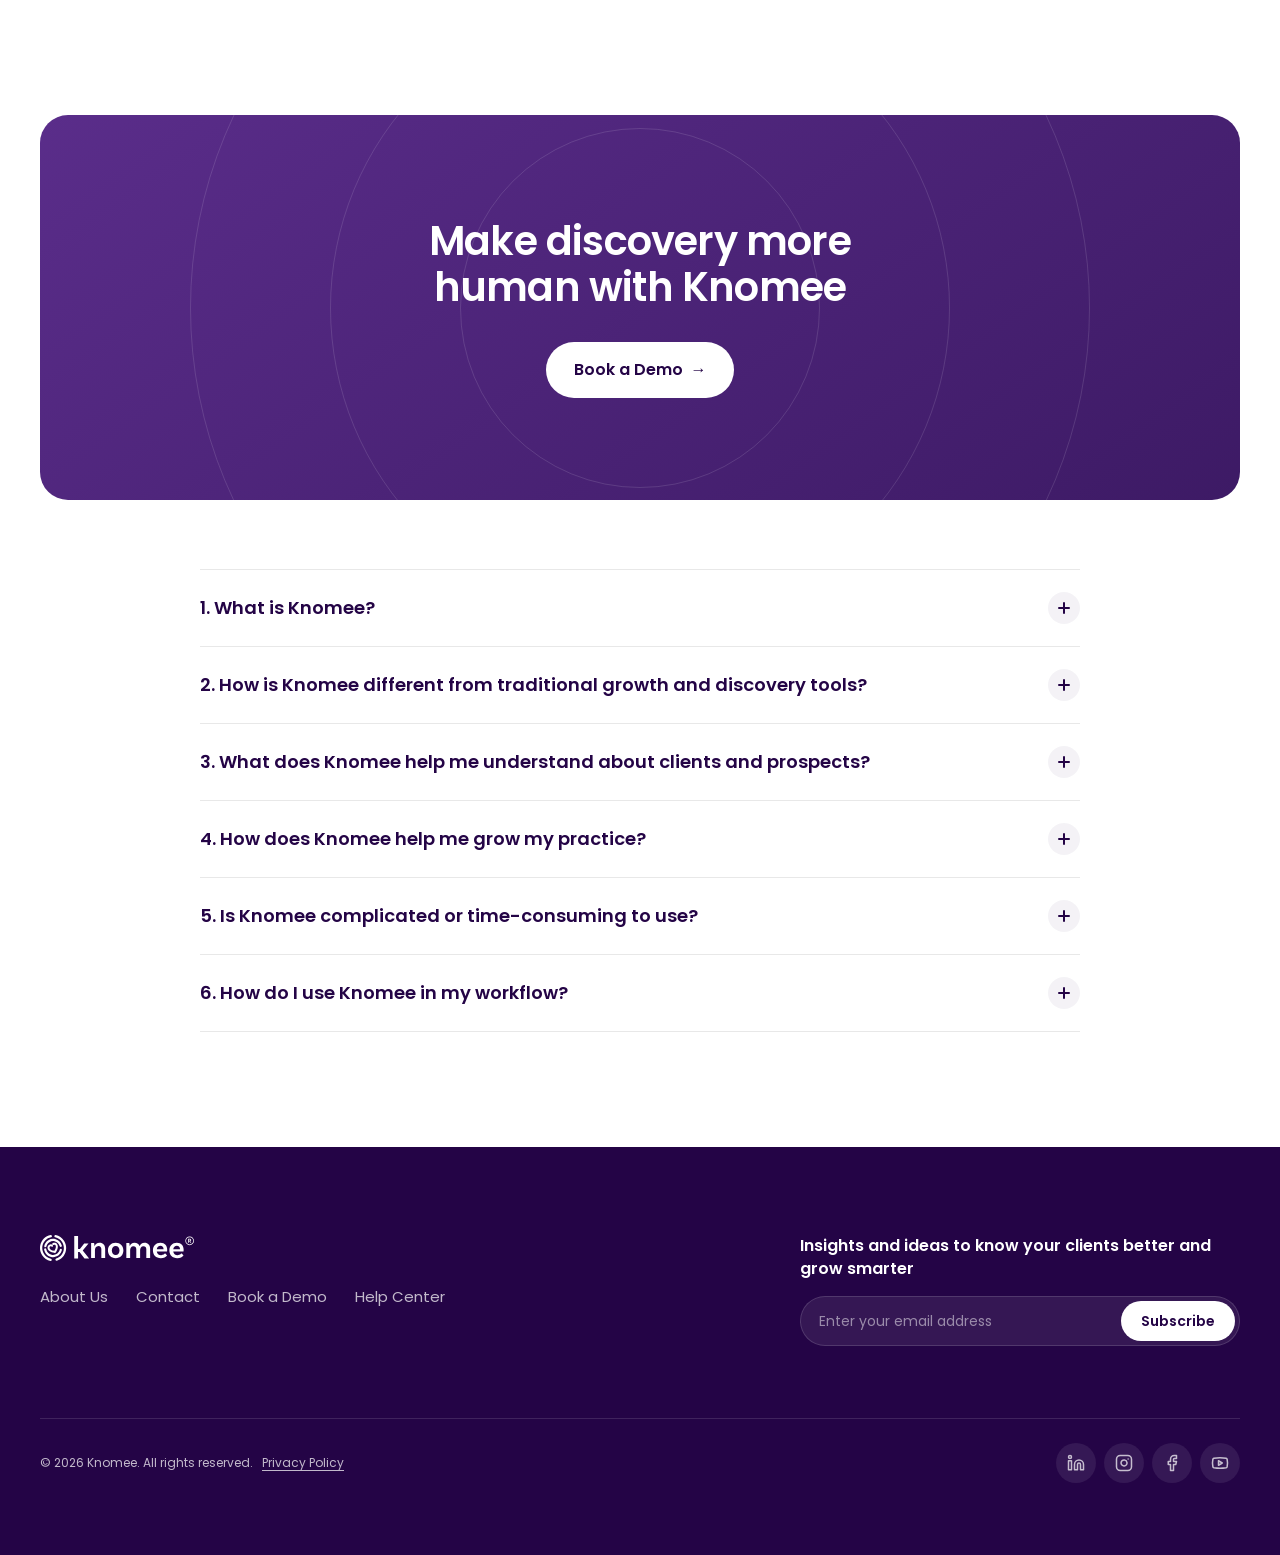
==== commit feb5421a: "V1: step cards answer hover; Goals questions move on by themselves - Engage, Prioritize and Convert " ====
--- a/v1/index.html
+++ b/v1/index.html
@@ -350,7 +350,7 @@
               <span class="tier-pill tier-pill--nurture" data-m-tier>Nurture</span>
             </div>
           </div>
-          <div class="ma-row"><span class="ma-k"><img class="sec-ic ttm-ic" src="../assets/ttm/TTM-1.svg" alt="" data-m-stage-ic>Prospect Readiness</span><b data-m-stage>—</b></div>
+          <div class="ma-row"><span class="ma-k">Prospect Readiness</span><b data-m-stage>—</b></div>
           <div class="meter meter--dark" data-m-meter><i></i><i></i><i></i><i></i><i></i></div>
           <dl class="ma-list">
             <div><dt><img class="sec-ic" src="../assets/adventures/goals.svg" alt="">Goal</dt><dd data-m-goal><span class="ma-empty">—</span></dd></div>
--- a/v1/v1.css
+++ b/v1/v1.css
@@ -275,9 +275,9 @@
 .step-art--engage span:nth-child(3) { transition-delay: 0.24s; margin-left: -20px; }
 .step-art--engage img { width: 30px; height: 30px; border-radius: 50%; object-fit: cover; }
 .step.is-in .step-art--engage span { opacity: 1; transform: none; }
-.step-art--see { align-content: center; gap: 8px; padding: 0 18px; }
+.step-art--see { align-content: center; gap: 6px; padding: 0 18px; }
 .mini-row {
-  display: flex; align-items: center; gap: 10px; padding: 8px 10px; border-radius: 12px; background: var(--k-white); box-shadow: var(--elev-1);
+  display: flex; align-items: center; gap: 10px; padding: 6px 10px; border-radius: 12px; background: var(--k-white); box-shadow: var(--elev-1);
   opacity: 0; transform: translateX(16px); transition: opacity 0.45s var(--ease-out), transform 0.55s var(--ease-pop);
 }
 .mini-row .ac-avatar { width: 28px; height: 28px; }
@@ -295,6 +295,26 @@
 .bubble--me { justify-self: end; padding: 6px; border-radius: 16px 16px 4px 16px; background: var(--k-teal-light); transition-delay: 0.3s; }
 .bubble--me img { width: 32px; height: 32px; }
 .step.is-in .bubble { opacity: 1; transform: none; }
+/* Hover, on top of the card's lift: each card's art answers in its own way.
+   Engage: the values fan out and their photos come closer. */
+.step-art--engage img { transition: transform 0.45s var(--ease-pop); }
+.step.is-in:hover .step-art--engage span { transition-delay: 0s; }
+.step.is-in:hover .step-art--engage span:nth-child(1) { transform: translateX(-10px) rotate(-3deg); }
+.step.is-in:hover .step-art--engage span:nth-child(2) { transform: translateX(12px) rotate(2deg); transition-delay: 0.05s; }
+.step.is-in:hover .step-art--engage span:nth-child(3) { transform: translateX(-6px) rotate(-1.5deg); transition-delay: 0.1s; }
+.step:hover .step-art--engage img { transform: scale(1.18); }
+/* Prioritize: the ready prospect steps forward and the scores pop in turn. */
+.step.is-in:hover .mini-row { transition-delay: 0s; }
+.step.is-in:hover .mini-row:nth-child(2) { transform: scale(1.04); box-shadow: var(--elev-2); }
+.step.is-in:hover .mini-row:nth-child(3), .step.is-in:hover .mini-row:nth-child(4) { transform: translateX(6px); opacity: 0.85; }
+.step:hover .mini-row .kq { animation: scorePop 0.5s var(--ease-pop) both; }
+.step:hover .mini-row:nth-child(3) .kq { animation-delay: 0.08s; }
+.step:hover .mini-row:nth-child(4) .kq { animation-delay: 0.16s; }
+@keyframes scorePop { 40% { transform: scale(1.18); } }
+/* Convert: the question rises and the reply wiggles, as if it is on its way. */
+.step.is-in:hover .bubble { transition-delay: 0s; transform: translateY(-4px) scale(1.02); box-shadow: var(--elev-2); }
+.step.is-in:hover .bubble--me { transform: none; box-shadow: none; animation: replyWiggle 0.7s var(--ease-pop) 0.1s; }
+@keyframes replyWiggle { 25% { transform: rotate(-10deg) scale(1.12); } 55% { transform: rotate(7deg) scale(1.12); } 80% { transform: rotate(-3deg) scale(1.05); } }
 .solution-foot { display: grid; grid-template-columns: 1fr auto; gap: var(--space-32); align-items: center; margin-top: clamp(40px, 5vw, 64px); }
 .pull--dark { background: rgba(255, 255, 255, 0.08); border: 1px solid rgba(255, 255, 255, 0.14); }
 .pull--dark blockquote { color: var(--k-white); }
